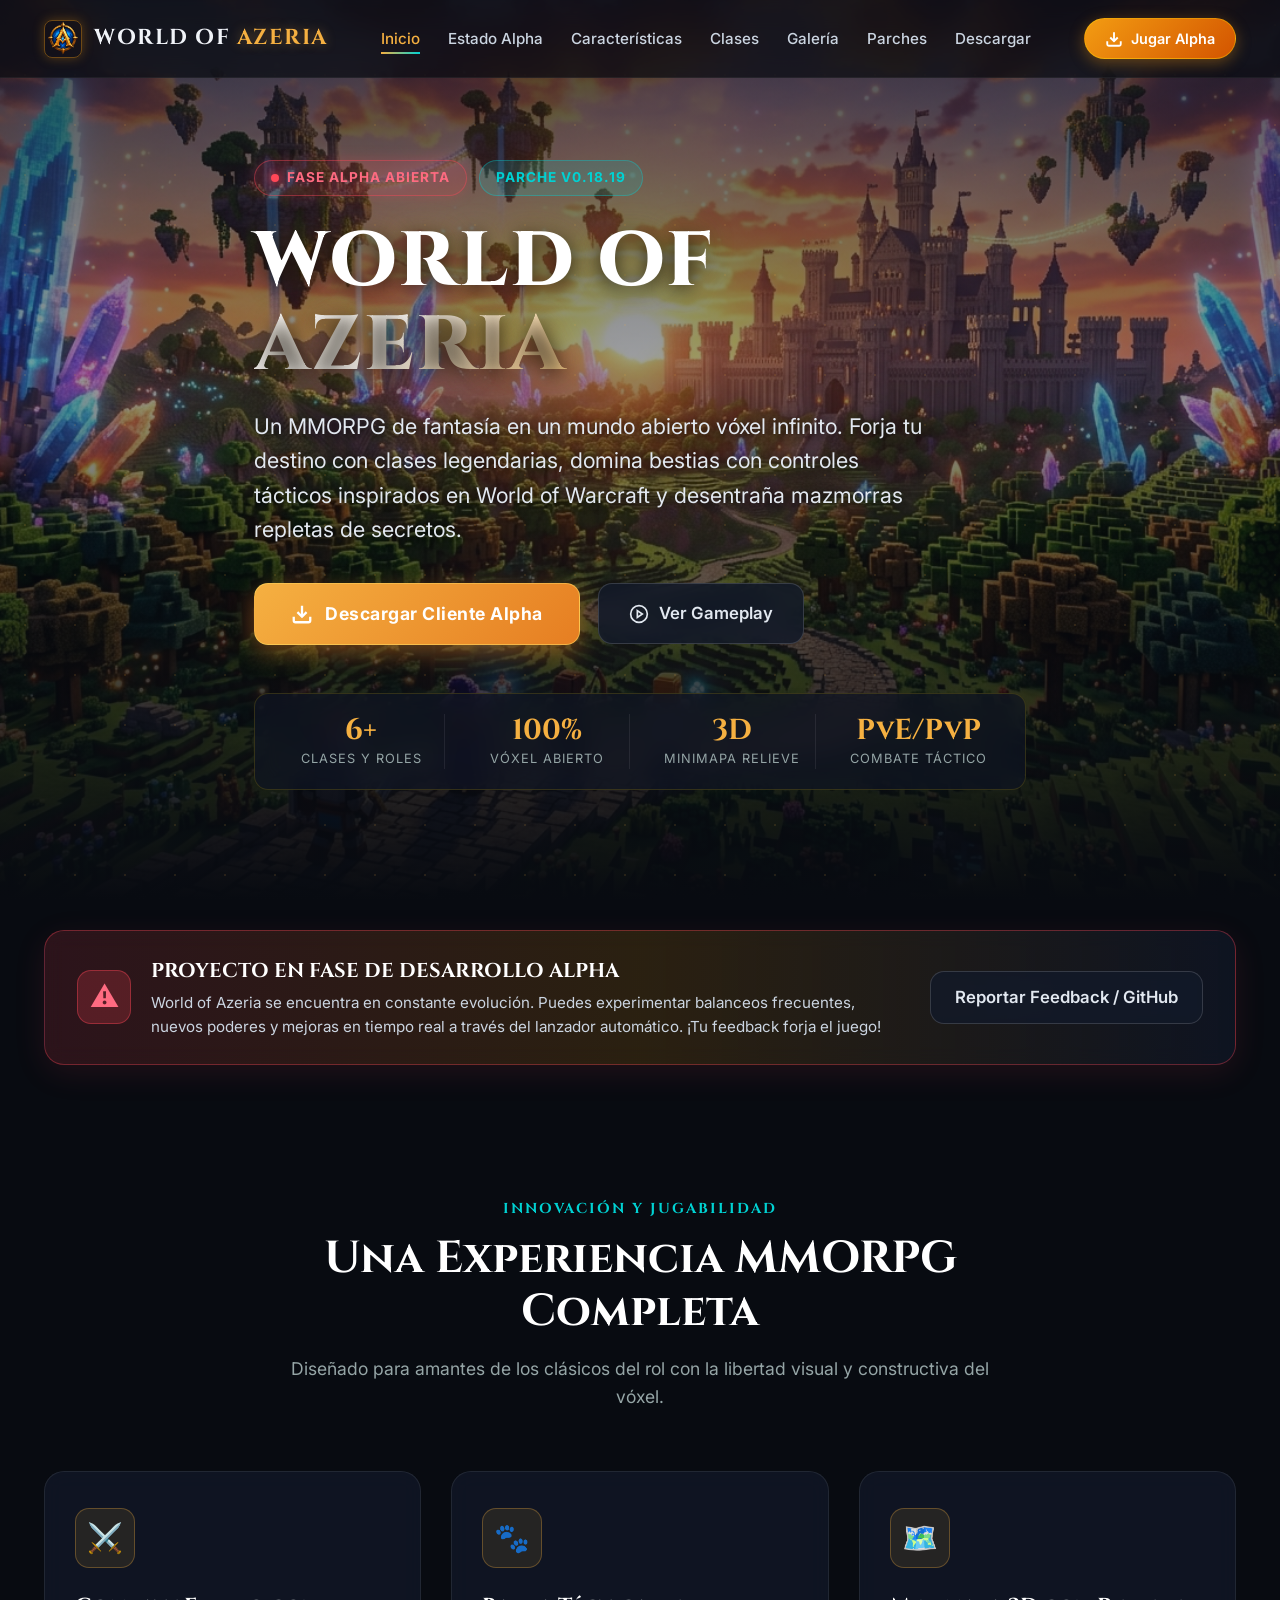
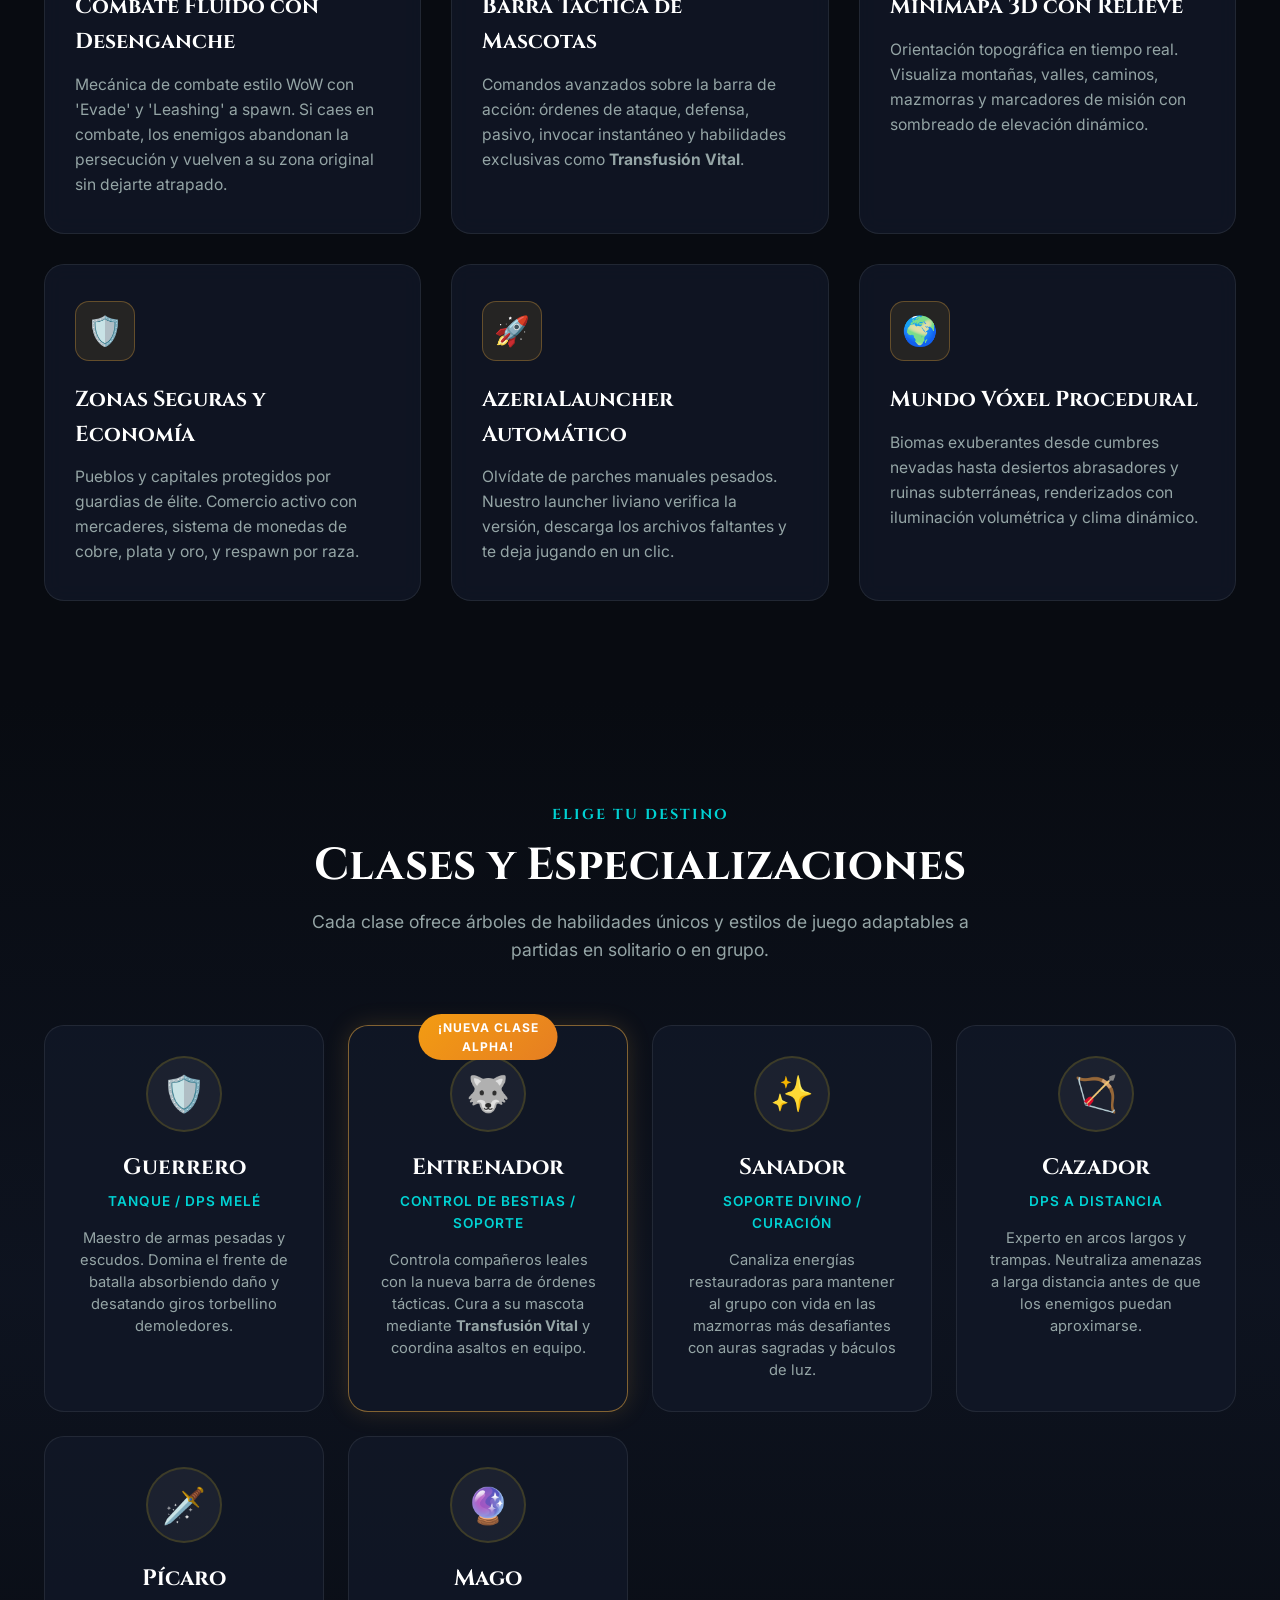
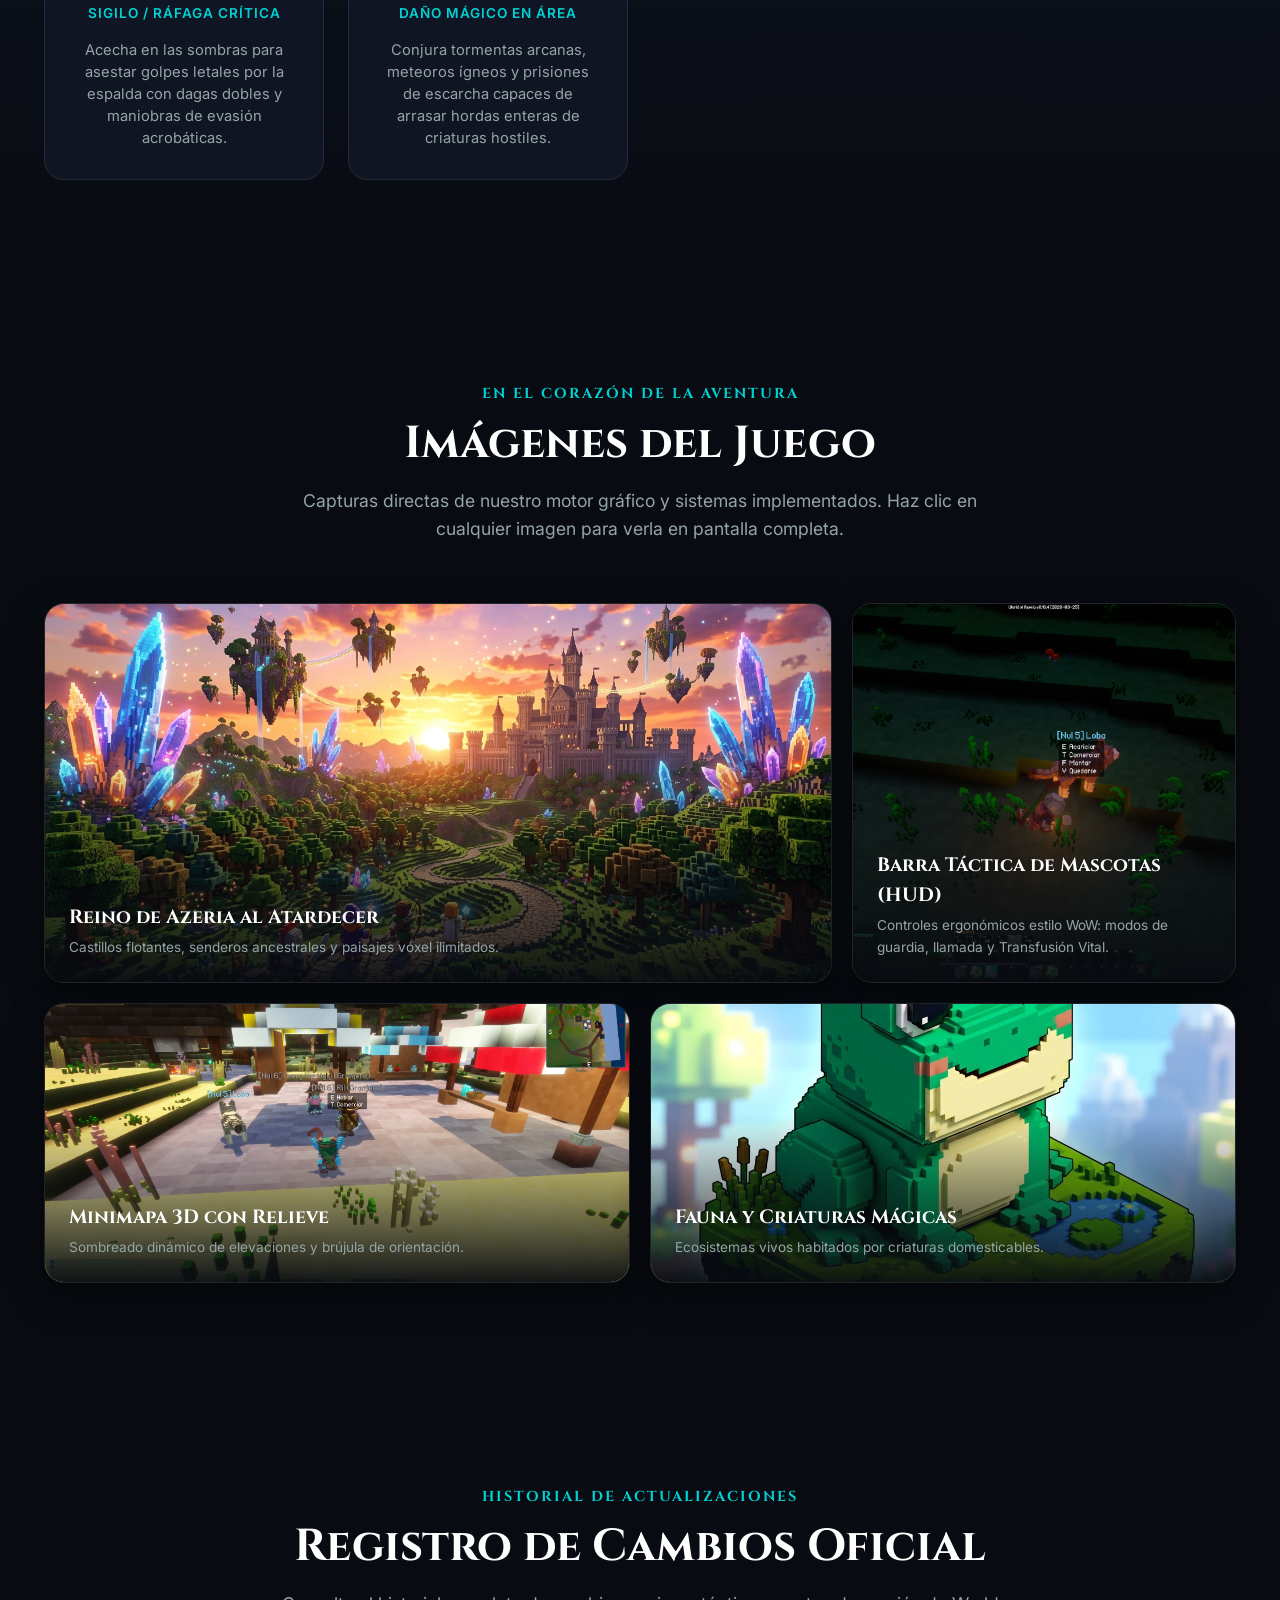
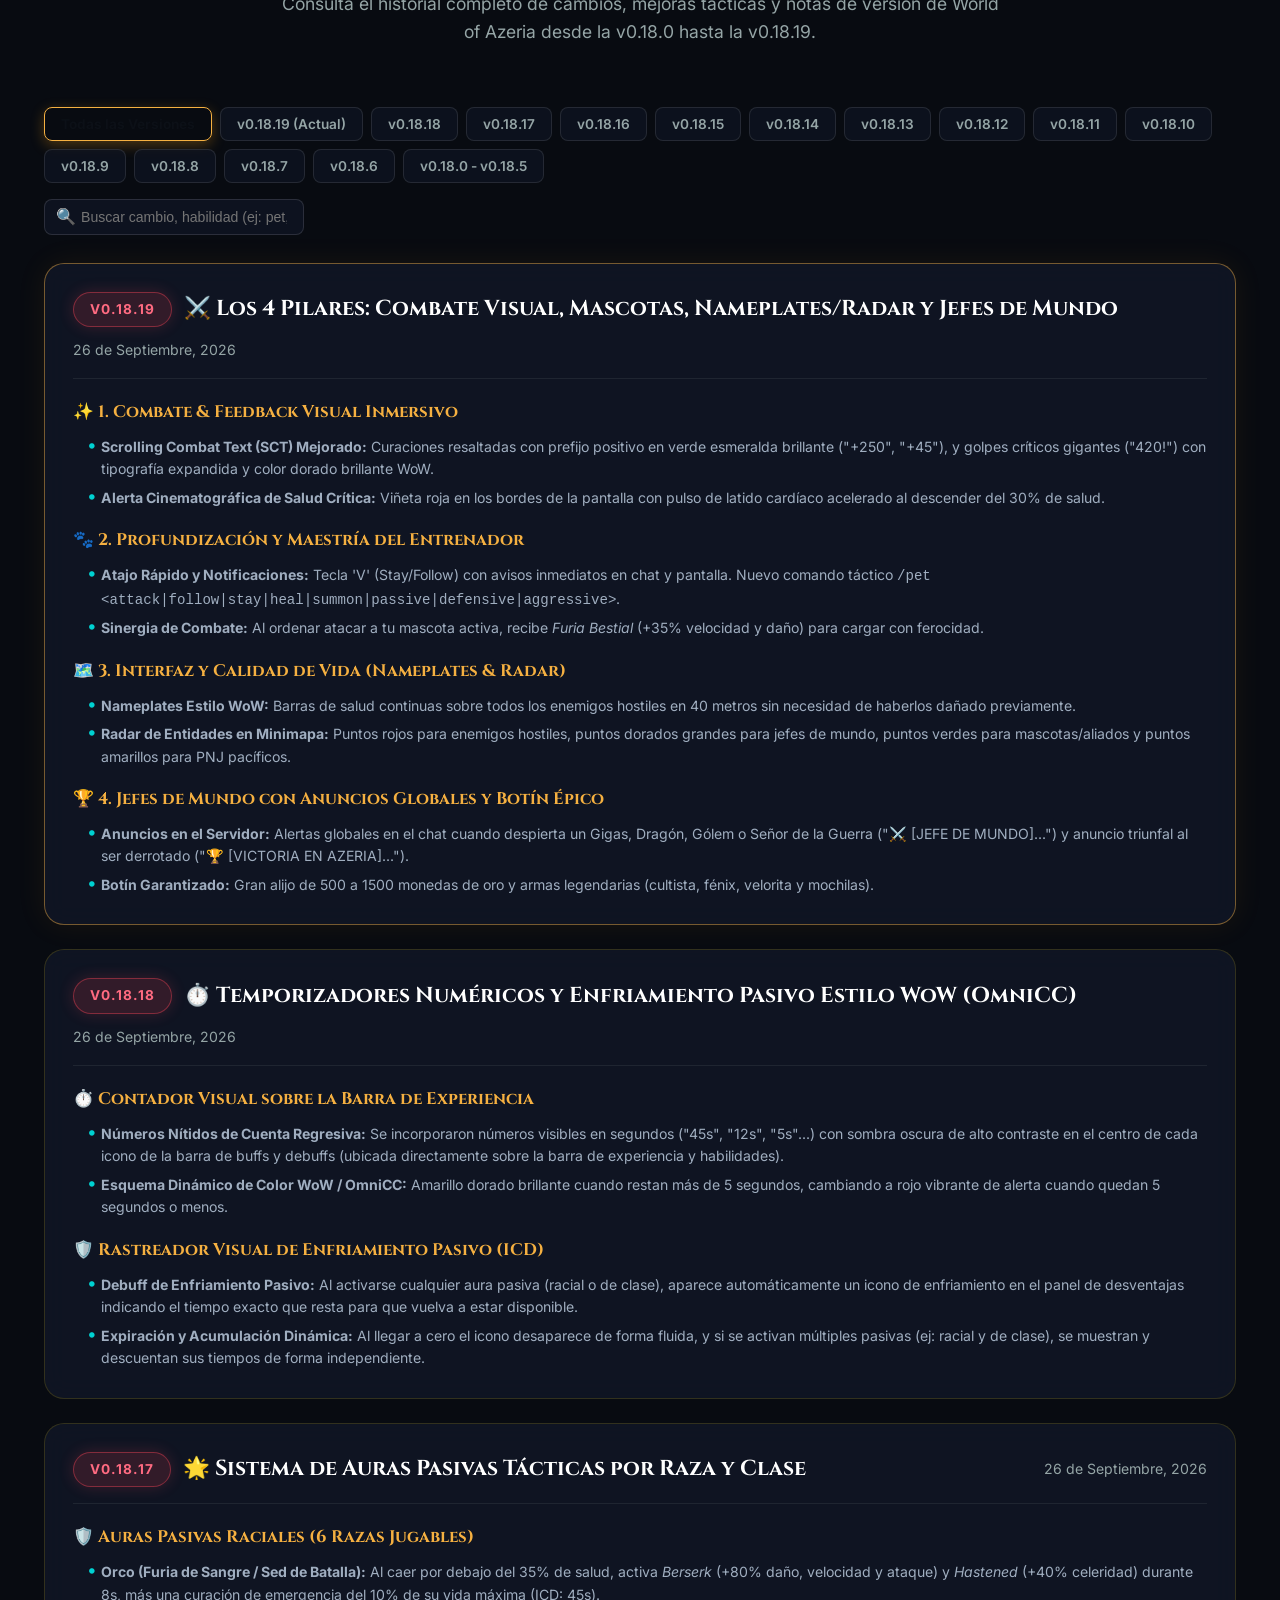
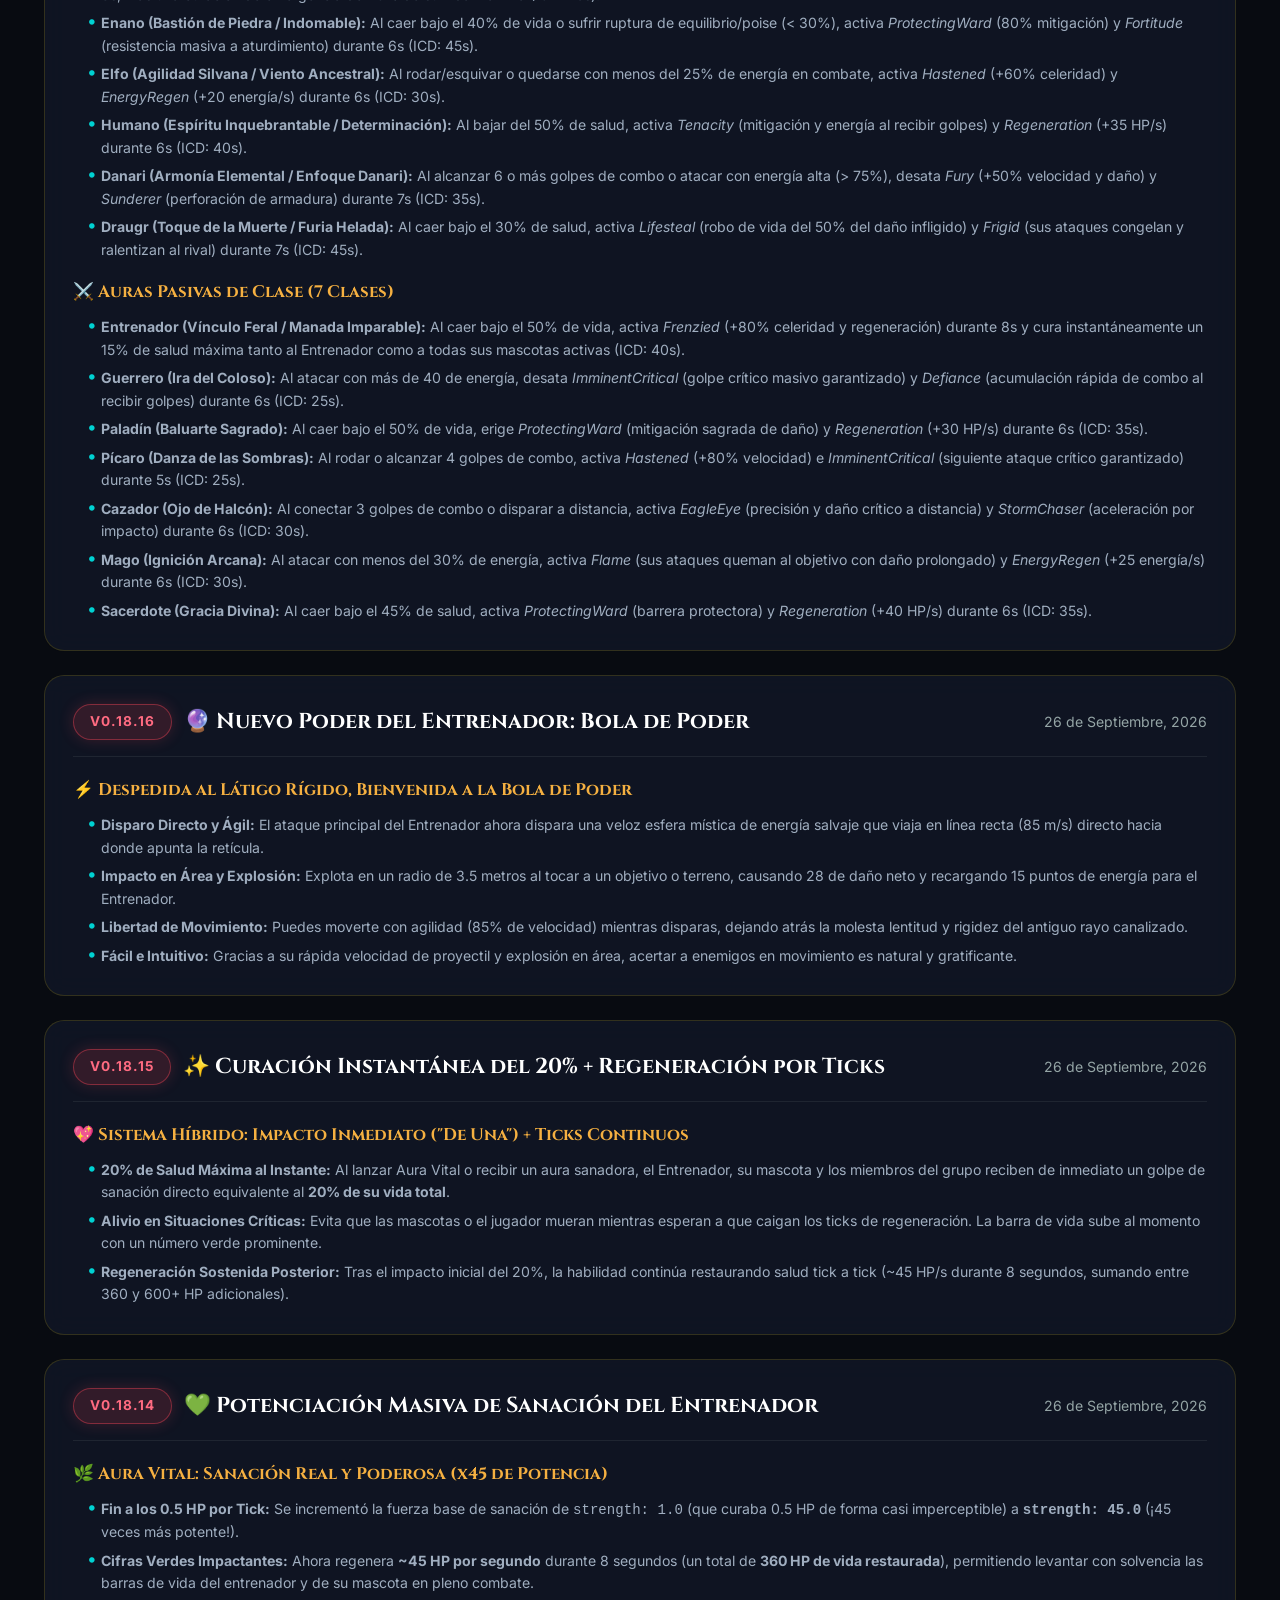
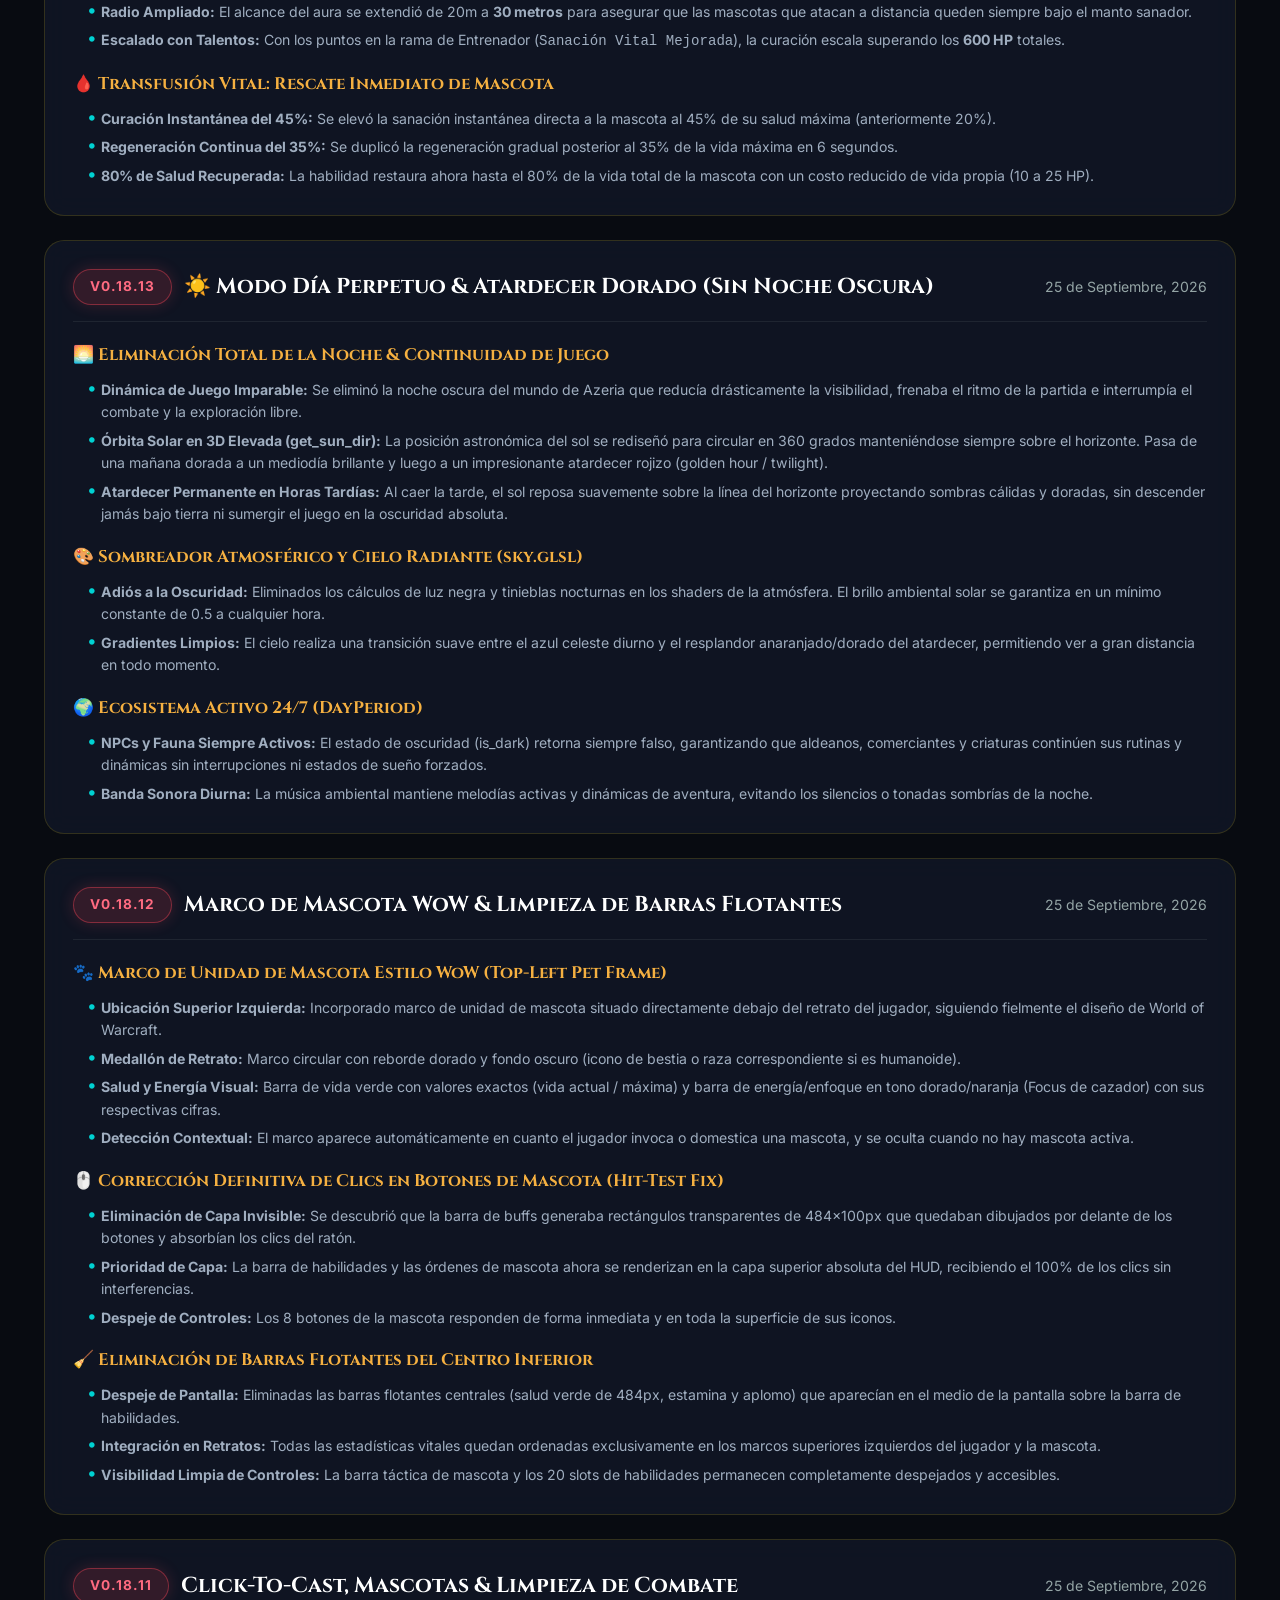
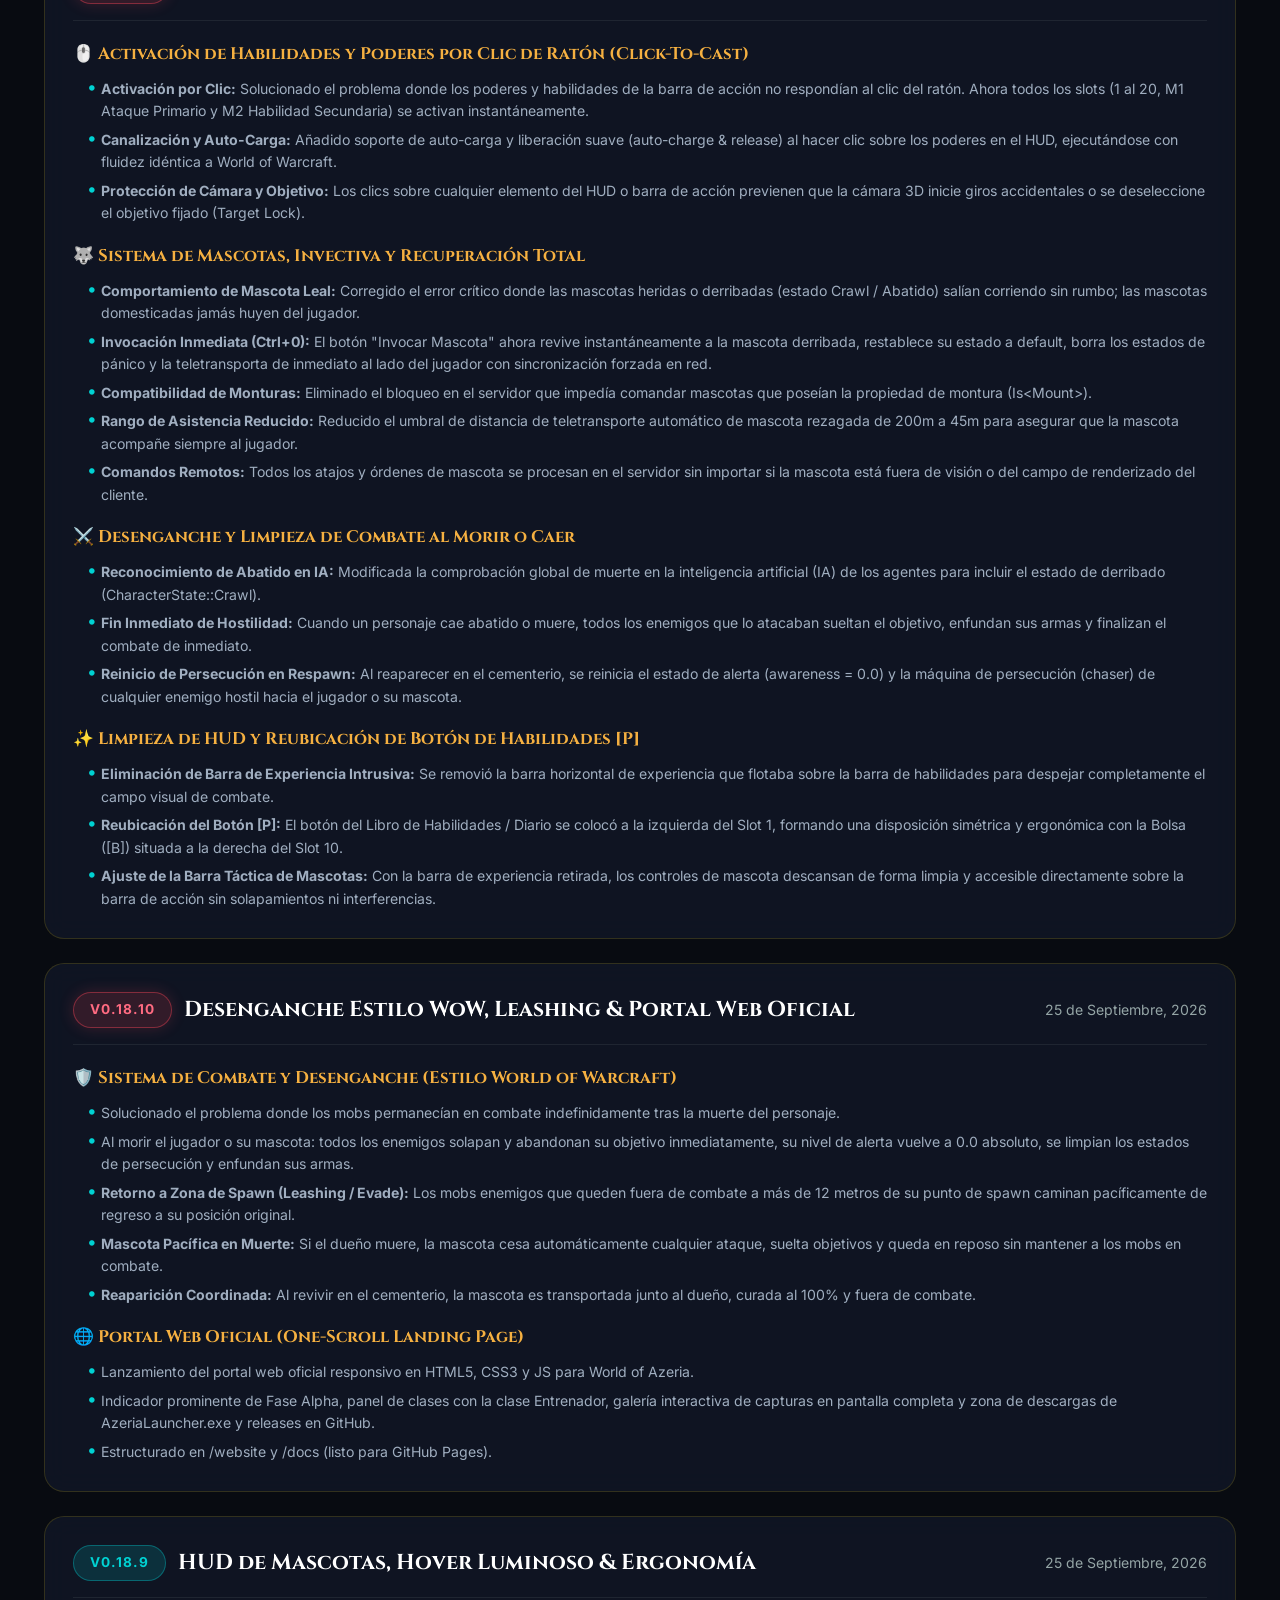
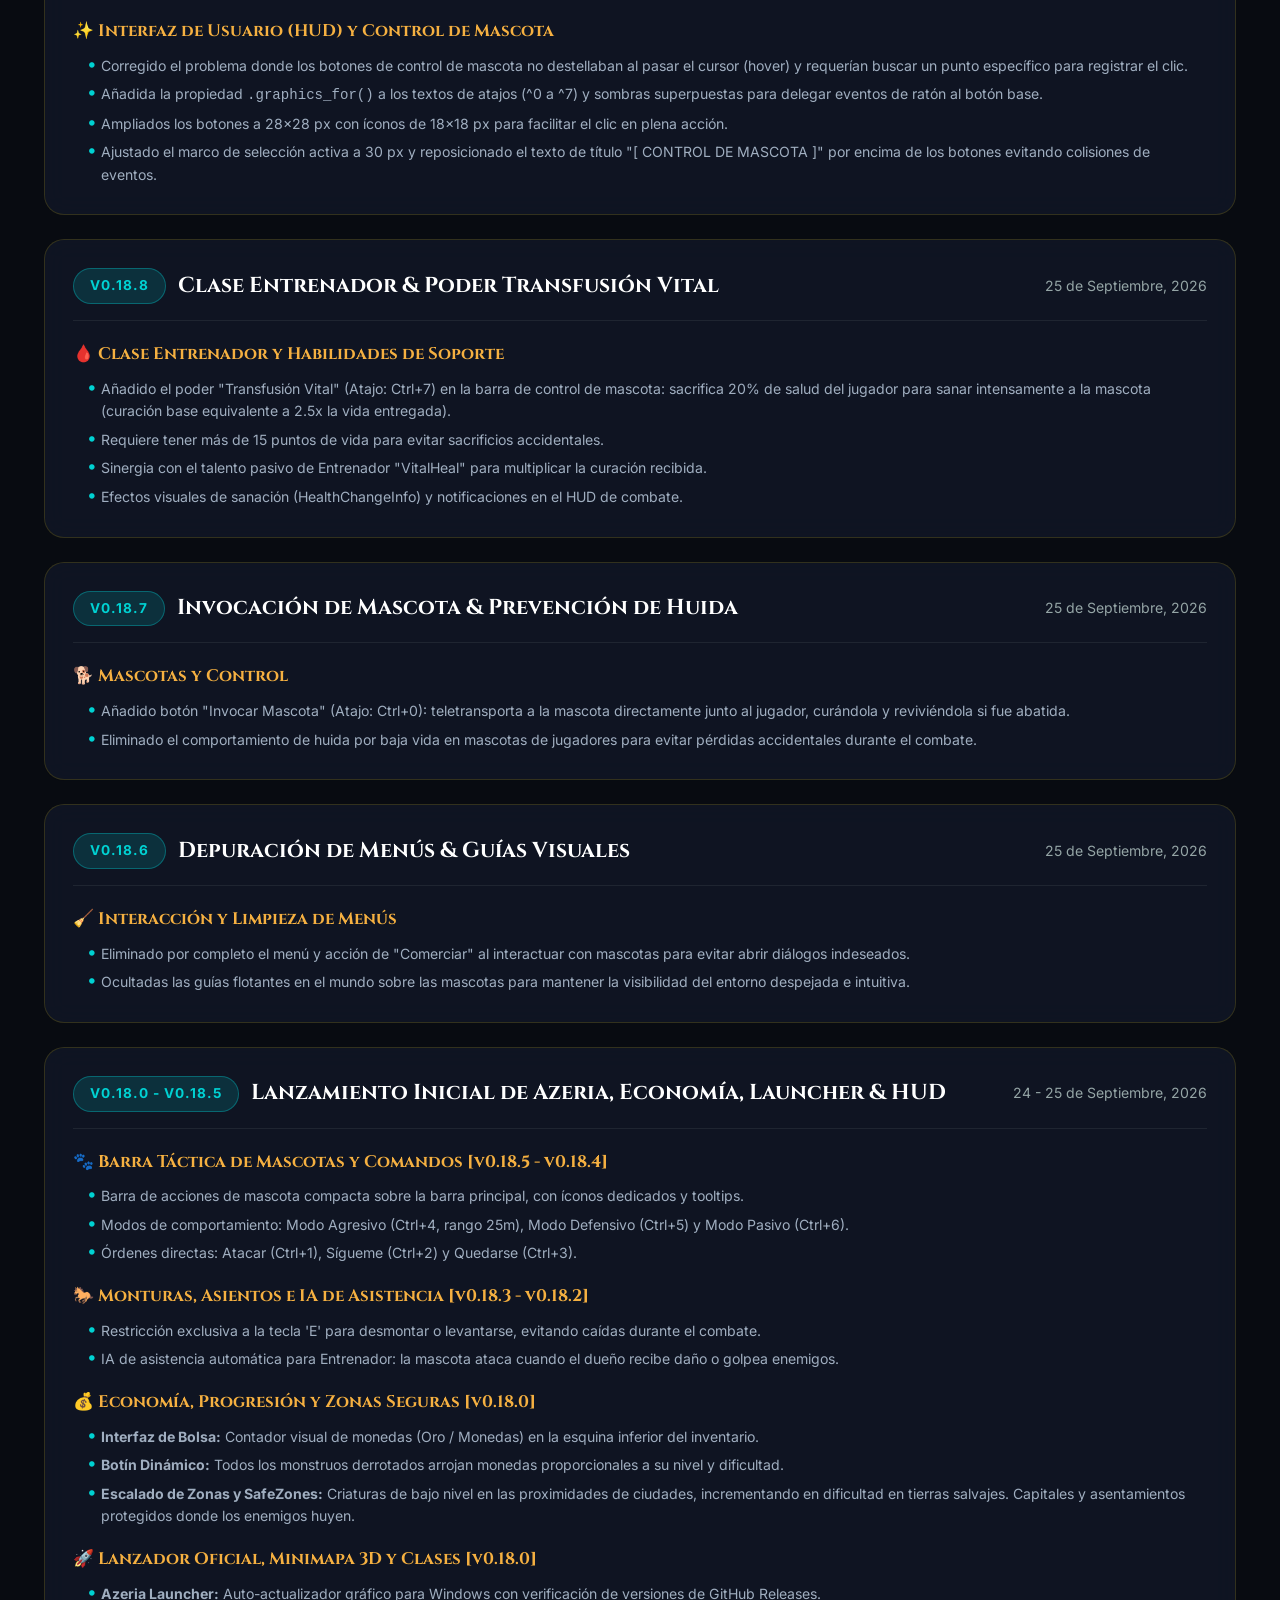
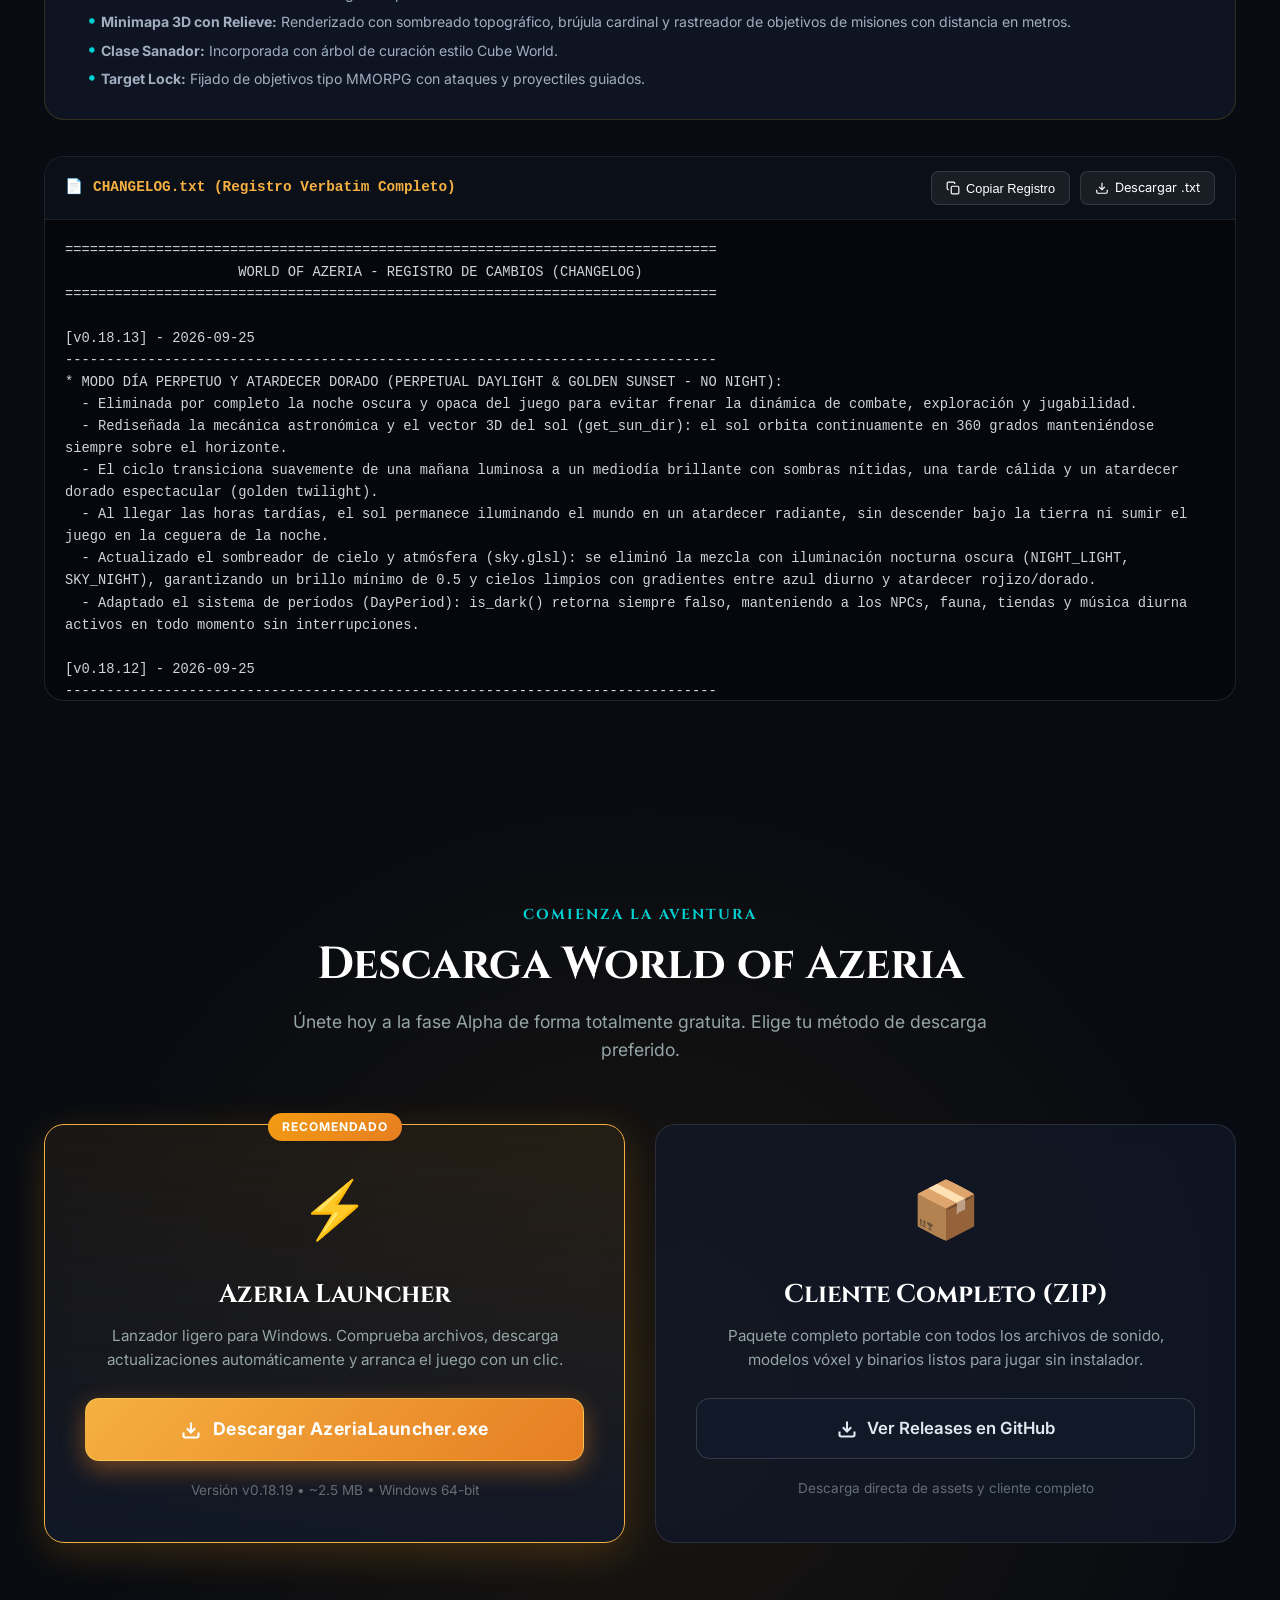
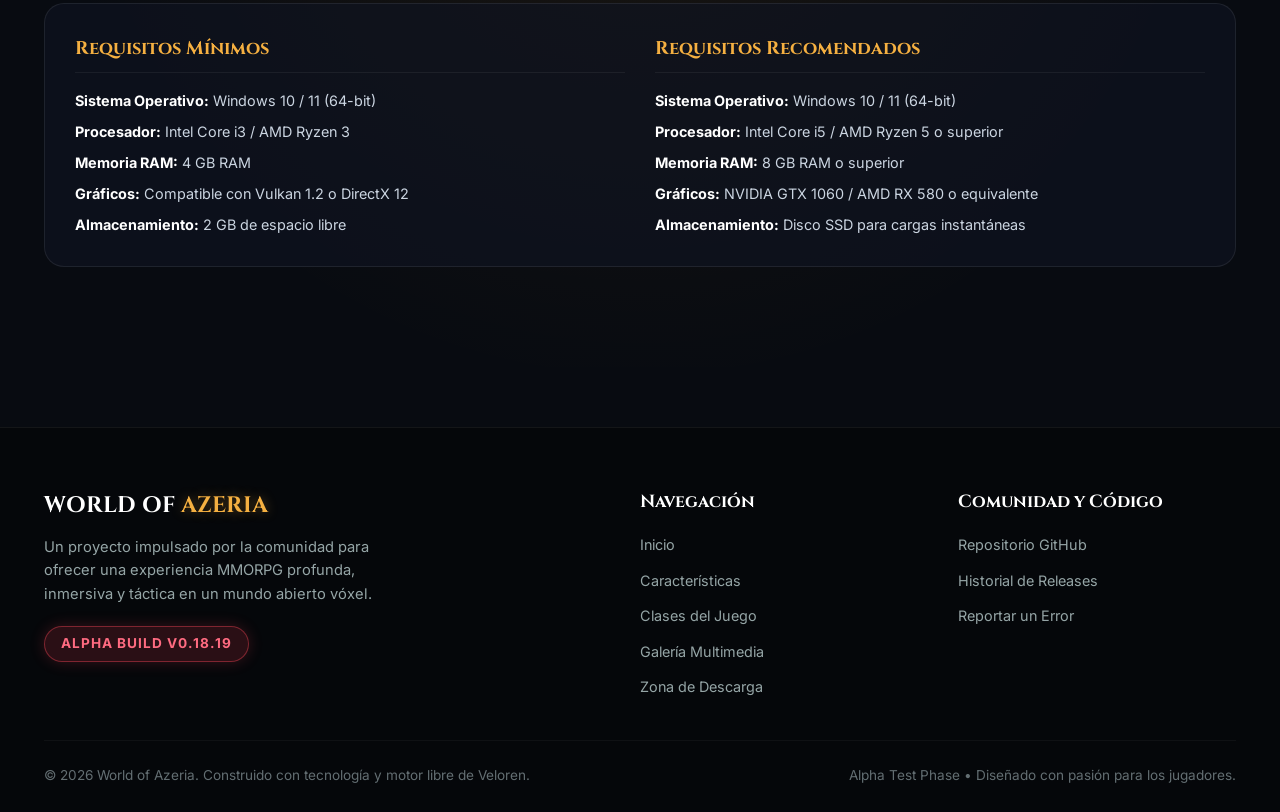
==== website/index.html @ 9c550d12 "feat: implementar los 4 pilares - combate visual, control de mascotas, nameplates/radar y jefes de m" ====
<!DOCTYPE html>
<html lang="es">
<head>
  <meta charset="UTF-8">
  <meta name="viewport" content="width=device-width, initial-scale=1.0">
  <title>World of Azeria - MMORPG Vóxel en Español | Alpha Abierta</title>
  <meta name="description" content="World of Azeria es un MMORPG de fantasía en mundo abierto vóxel. Descubre mazmorras épicas, combate dinámico estilo WoW, sistema táctico de mascotas y minimapa 3D. ¡Descarga la Alpha gratis!">
  
  <!-- Favicon -->
  <link rel="icon" type="image/png" href="images/logo.png">

  <!-- Google Fonts: Cinzel & Inter -->
  <link rel="preconnect" href="https://fonts.googleapis.com">
  <link rel="preconnect" href="https://fonts.gstatic.com" crossorigin>
  <link href="https://fonts.googleapis.com/css2?family=Cinzel:wght@600;700;800;900&family=Inter:wght@400;500;600;700&display=swap" rel="stylesheet">

  <!-- Stylesheet -->
  <link rel="stylesheet" href="css/style.css">
</head>
<body>

  <!-- BARRA DE NAVEGACIÓN -->
  <header class="navbar">
    <div class="container nav-container">
      <a href="#inicio" class="nav-brand">
        <img src="images/logo.png" alt="World of Azeria Logo" class="nav-logo-img">
        <span>WORLD OF <span class="text-gold">AZERIA</span></span>
      </a>

      <ul class="nav-links">
        <li><a href="#inicio" class="nav-link active">Inicio</a></li>
        <li><a href="#alpha" class="nav-link">Estado Alpha</a></li>
        <li><a href="#caracteristicas" class="nav-link">Características</a></li>
        <li><a href="#clases" class="nav-link">Clases</a></li>
        <li><a href="#galeria" class="nav-link">Galería</a></li>
        <li><a href="#parches" class="nav-link">Parches</a></li>
        <li><a href="#descargar" class="nav-link">Descargar</a></li>
      </ul>

      <div class="nav-actions">
        <a href="#descargar" class="btn-nav-download">
          <svg width="18" height="18" viewBox="0 0 24 24" fill="none" stroke="currentColor" stroke-width="2.5"><path d="M21 15v4a2 2 0 0 1-2 2H5a2 2 0 0 1-2-2v-4"/><polyline points="7 10 12 15 17 10"/><line x1="12" y1="15" x2="12" y2="3"/></svg>
          Jugar Alpha
        </a>
        <button class="nav-toggle" aria-label="Menú">☰</button>
      </div>
    </div>
  </header>

  <!-- HERO SECTION -->
  <section id="inicio" class="hero-section">
    <div class="hero-overlay"></div>
    <div class="hero-particles"></div>

    <div class="container hero-content">
      <div class="hero-badges">
        <span class="badge badge-alpha">
          <span class="pulse-dot"></span>
          Fase Alpha Abierta
        </span>
        <span class="badge badge-version">Parche v0.18.19</span>
      </div>

      <h1 class="hero-title">
        WORLD OF <span>AZERIA</span>
      </h1>

      <p class="hero-subtitle">
        Un MMORPG de fantasía en un mundo abierto vóxel infinito. Forja tu destino con clases legendarias, domina bestias con controles tácticos inspirados en World of Warcraft y desentraña mazmorras repletas de secretos.
      </p>

      <div class="hero-cta">
        <a href="#descargar" class="btn-primary">
          <svg width="22" height="22" viewBox="0 0 24 24" fill="none" stroke="currentColor" stroke-width="2.5"><path d="M21 15v4a2 2 0 0 1-2 2H5a2 2 0 0 1-2-2v-4"/><polyline points="7 10 12 15 17 10"/><line x1="12" y1="15" x2="12" y2="3"/></svg>
          Descargar Cliente Alpha
        </a>
        <a href="#galeria" class="btn-secondary">
          <svg width="20" height="20" viewBox="0 0 24 24" fill="none" stroke="currentColor" stroke-width="2"><circle cx="12" cy="12" r="10"/><polygon points="10 8 16 12 10 16 10 8"/></svg>
          Ver Gameplay
        </a>
      </div>

      <div class="hero-stats">
        <div class="stat-item">
          <div class="stat-number">6+</div>
          <div class="stat-label">Clases y Roles</div>
        </div>
        <div class="stat-item">
          <div class="stat-number">100%</div>
          <div class="stat-label">Vóxel Abierto</div>
        </div>
        <div class="stat-item">
          <div class="stat-number">3D</div>
          <div class="stat-label">Minimapa Relieve</div>
        </div>
        <div class="stat-item">
          <div class="stat-number">PvE/PvP</div>
          <div class="stat-label">Combate Táctico</div>
        </div>
      </div>
    </div>
  </section>

  <!-- BANNER INFORMATIVO: FASE ALPHA -->
  <section id="alpha" class="alpha-banner-section">
    <div class="container">
      <div class="alpha-banner">
        <div class="alpha-banner-left">
          <div class="alpha-icon-box">⚠️</div>
          <div class="alpha-banner-text">
            <h4>PROYECTO EN FASE DE DESARROLLO ALPHA</h4>
            <p>World of Azeria se encuentra en constante evolución. Puedes experimentar balanceos frecuentes, nuevos poderes y mejoras en tiempo real a través del lanzador automático. ¡Tu feedback forja el juego!</p>
          </div>
        </div>
        <a href="https://github.com/kambire/veloren" target="_blank" rel="noopener" class="btn-secondary" style="white-space: nowrap; padding: 12px 24px;">
          Reportar Feedback / GitHub
        </a>
      </div>
    </div>
  </section>

  <!-- CARACTERÍSTICAS PRINCIPALES -->
  <section id="caracteristicas" class="section">
    <div class="container">
      <div class="section-header">
        <span class="section-tag">Innovación y Jugabilidad</span>
        <h2 class="section-title">Una Experiencia MMORPG Completa</h2>
        <p class="section-description">Diseñado para amantes de los clásicos del rol con la libertad visual y constructiva del vóxel.</p>
      </div>

      <div class="features-grid">
        <!-- Feature 1 -->
        <div class="feature-card">
          <div class="feature-icon-wrapper">⚔️</div>
          <h3 class="feature-title">Combate Fluido con Desenganche</h3>
          <p class="feature-desc">Mecánica de combate estilo WoW con 'Evade' y 'Leashing' a spawn. Si caes en combate, los enemigos abandonan la persecución y vuelven a su zona original sin dejarte atrapado.</p>
        </div>

        <!-- Feature 2 -->
        <div class="feature-card">
          <div class="feature-icon-wrapper">🐾</div>
          <h3 class="feature-title">Barra Táctica de Mascotas</h3>
          <p class="feature-desc">Comandos avanzados sobre la barra de acción: órdenes de ataque, defensa, pasivo, invocar instantáneo y habilidades exclusivas como <strong>Transfusión Vital</strong>.</p>
        </div>

        <!-- Feature 3 -->
        <div class="feature-card">
          <div class="feature-icon-wrapper">🗺️</div>
          <h3 class="feature-title">Minimapa 3D con Relieve</h3>
          <p class="feature-desc">Orientación topográfica en tiempo real. Visualiza montañas, valles, caminos, mazmorras y marcadores de misión con sombreado de elevación dinámico.</p>
        </div>

        <!-- Feature 4 -->
        <div class="feature-card">
          <div class="feature-icon-wrapper">🛡️</div>
          <h3 class="feature-title">Zonas Seguras y Economía</h3>
          <p class="feature-desc">Pueblos y capitales protegidos por guardias de élite. Comercio activo con mercaderes, sistema de monedas de cobre, plata y oro, y respawn por raza.</p>
        </div>

        <!-- Feature 5 -->
        <div class="feature-card">
          <div class="feature-icon-wrapper">🚀</div>
          <h3 class="feature-title">AzeriaLauncher Automático</h3>
          <p class="feature-desc">Olvídate de parches manuales pesados. Nuestro launcher liviano verifica la versión, descarga los archivos faltantes y te deja jugando en un clic.</p>
        </div>

        <!-- Feature 6 -->
        <div class="feature-card">
          <div class="feature-icon-wrapper">🌍</div>
          <h3 class="feature-title">Mundo Vóxel Procedural</h3>
          <p class="feature-desc">Biomas exuberantes desde cumbres nevadas hasta desiertos abrasadores y ruinas subterráneas, renderizados con iluminación volumétrica y clima dinámico.</p>
        </div>
      </div>
    </div>
  </section>

  <!-- CLASES Y ARQUETIPOS -->
  <section id="clases" class="section classes-section">
    <div class="container">
      <div class="section-header">
        <span class="section-tag">Elige Tu Destino</span>
        <h2 class="section-title">Clases y Especializaciones</h2>
        <p class="section-description">Cada clase ofrece árboles de habilidades únicos y estilos de juego adaptables a partidas en solitario o en grupo.</p>
      </div>

      <div class="classes-grid">
        <!-- Guerrero -->
        <div class="class-card">
          <div class="class-avatar">🛡️</div>
          <h3 class="class-name">Guerrero</h3>
          <div class="class-role">Tanque / DPS Melé</div>
          <p class="class-description">Maestro de armas pesadas y escudos. Domina el frente de batalla absorbiendo daño y desatando giros torbellino demoledores.</p>
        </div>

        <!-- Entrenador (Destacado) -->
        <div class="class-card featured">
          <span class="class-featured-badge">¡Nueva Clase Alpha!</span>
          <div class="class-avatar">🐺</div>
          <h3 class="class-name">Entrenador</h3>
          <div class="class-role">Control de Bestias / Soporte</div>
          <p class="class-description">Controla compañeros leales con la nueva barra de órdenes tácticas. Cura a su mascota mediante <strong>Transfusión Vital</strong> y coordina asaltos en equipo.</p>
        </div>

        <!-- Sanador -->
        <div class="class-card">
          <div class="class-avatar">✨</div>
          <h3 class="class-name">Sanador</h3>
          <div class="class-role">Soporte Divino / Curación</div>
          <p class="class-description">Canaliza energías restauradoras para mantener al grupo con vida en las mazmorras más desafiantes con auras sagradas y báculos de luz.</p>
        </div>

        <!-- Cazador -->
        <div class="class-card">
          <div class="class-avatar">🏹</div>
          <h3 class="class-name">Cazador</h3>
          <div class="class-role">DPS a Distancia</div>
          <p class="class-description">Experto en arcos largos y trampas. Neutraliza amenazas a larga distancia antes de que los enemigos puedan aproximarse.</p>
        </div>

        <!-- Pícaro -->
        <div class="class-card">
          <div class="class-avatar">🗡️</div>
          <h3 class="class-name">Pícaro</h3>
          <div class="class-role">Sigilo / Ráfaga Crítica</div>
          <p class="class-description">Acecha en las sombras para asestar golpes letales por la espalda con dagas dobles y maniobras de evasión acrobáticas.</p>
        </div>

        <!-- Mago -->
        <div class="class-card">
          <div class="class-avatar">🔮</div>
          <h3 class="class-name">Mago</h3>
          <div class="class-role">Daño Mágico en Área</div>
          <p class="class-description">Conjura tormentas arcanas, meteoros ígneos y prisiones de escarcha capaces de arrasar hordas enteras de criaturas hostiles.</p>
        </div>
      </div>
    </div>
  </section>

  <!-- GALERÍA DE IMÁGENES -->
  <section id="galeria" class="section">
    <div class="container">
      <div class="section-header">
        <span class="section-tag">En el Corazón de la Aventura</span>
        <h2 class="section-title">Imágenes del Juego</h2>
        <p class="section-description">Capturas directas de nuestro motor gráfico y sistemas implementados. Haz clic en cualquier imagen para verla en pantalla completa.</p>
      </div>

      <div class="gallery-grid">
        <!-- Hero panoramic shot -->
        <div class="gallery-item large">
          <img src="images/hero_banner.jpg" alt="Reino de Azeria al Atardecer" class="gallery-img">
          <div class="gallery-overlay">
            <h4 class="gallery-caption-title">Reino de Azeria al Atardecer</h4>
            <p class="gallery-caption-desc">Castillos flotantes, senderos ancestrales y paisajes vóxel ilimitados.</p>
          </div>
        </div>

        <!-- Pet bar screenshot -->
        <div class="gallery-item tall">
          <img src="images/screenshot_pet_bar.png" alt="Barra de Control de Mascota" class="gallery-img">
          <div class="gallery-overlay">
            <h4 class="gallery-caption-title">Barra Táctica de Mascotas (HUD)</h4>
            <p class="gallery-caption-desc">Controles ergonómicos estilo WoW: modos de guardia, llamada y Transfusión Vital.</p>
          </div>
        </div>

        <!-- Minimap 3D -->
        <div class="gallery-item medium">
          <img src="images/screenshot_minimap.png" alt="Minimapa 3D con Relieve Topográfico" class="gallery-img">
          <div class="gallery-overlay">
            <h4 class="gallery-caption-title">Minimapa 3D con Relieve</h4>
            <p class="gallery-caption-desc">Sombreado dinámico de elevaciones y brújula de orientación.</p>
          </div>
        </div>

        <!-- Creature / Voxel hero world -->
        <div class="gallery-item medium">
          <img src="images/hero_voxel_world.jpg" alt="Fauna y Exploración de Biomas" class="gallery-img">
          <div class="gallery-overlay">
            <h4 class="gallery-caption-title">Fauna y Criaturas Mágicas</h4>
            <p class="gallery-caption-desc">Ecosistemas vivos habitados por criaturas domesticables.</p>
          </div>
        </div>
      </div>
    </div>
  </section>

  <!-- REGISTRO DE CAMBIOS Y NOTAS DE PARCHE -->
  <section id="parches" class="section">
    <div class="container">
      <div class="section-header">
        <span class="section-tag">Historial de Actualizaciones</span>
        <h2 class="section-title">Registro de Cambios Oficial</h2>
        <p class="section-description">Consulta el historial completo de cambios, mejoras tácticas y notas de versión de World of Azeria desde la v0.18.0 hasta la v0.18.19.</p>
      </div>

      <!-- Controles de Filtro y Búsqueda -->
      <div class="changelog-controls">
        <div class="changelog-filters">
          <button class="changelog-filter-btn active" data-filter="all">Todas las Versiones</button>
          <button class="changelog-filter-btn" data-filter="v0.18.19">v0.18.19 (Actual)</button>
          <button class="changelog-filter-btn" data-filter="v0.18.18">v0.18.18</button>
          <button class="changelog-filter-btn" data-filter="v0.18.17">v0.18.17</button>
          <button class="changelog-filter-btn" data-filter="v0.18.16">v0.18.16</button>
          <button class="changelog-filter-btn" data-filter="v0.18.15">v0.18.15</button>
          <button class="changelog-filter-btn" data-filter="v0.18.14">v0.18.14</button>
          <button class="changelog-filter-btn" data-filter="v0.18.13">v0.18.13</button>
          <button class="changelog-filter-btn" data-filter="v0.18.12">v0.18.12</button>
          <button class="changelog-filter-btn" data-filter="v0.18.11">v0.18.11</button>
          <button class="changelog-filter-btn" data-filter="v0.18.10">v0.18.10</button>
          <button class="changelog-filter-btn" data-filter="v0.18.9">v0.18.9</button>
          <button class="changelog-filter-btn" data-filter="v0.18.8">v0.18.8</button>
          <button class="changelog-filter-btn" data-filter="v0.18.7">v0.18.7</button>
          <button class="changelog-filter-btn" data-filter="v0.18.6">v0.18.6</button>
          <button class="changelog-filter-btn" data-filter="legacy">v0.18.0 - v0.18.5</button>
        </div>
        <div class="changelog-search-box">
          <span class="changelog-search-icon">🔍</span>
          <input type="text" id="changelogSearchInput" class="changelog-search-input" placeholder="Buscar cambio, habilidad (ej: pet, combate, oro)...">
        </div>
      </div>

      <!-- Timeline de Tarjetas Detalladas -->
      <div class="changelog-timeline" id="changelogTimeline">
        <!-- v0.18.19 -->
        <article class="changelog-card latest" data-version="v0.18.19">
          <div class="changelog-card-header">
            <div class="changelog-version-meta">
              <span class="badge badge-alpha">v0.18.19</span>
              <h3 class="changelog-version-title">⚔️ Los 4 Pilares: Combate Visual, Mascotas, Nameplates/Radar y Jefes de Mundo</h3>
            </div>
            <span class="changelog-date">26 de Septiembre, 2026</span>
          </div>
          
          <h4 class="changelog-section-title">✨ 1. Combate & Feedback Visual Inmersivo</h4>
          <ul class="changelog-sublist">
            <li><strong>Scrolling Combat Text (SCT) Mejorado:</strong> Curaciones resaltadas con prefijo positivo en verde esmeralda brillante ("+250", "+45"), y golpes críticos gigantes ("420!") con tipografía expandida y color dorado brillante WoW.</li>
            <li><strong>Alerta Cinematográfica de Salud Crítica:</strong> Viñeta roja en los bordes de la pantalla con pulso de latido cardíaco acelerado al descender del 30% de salud.</li>
          </ul>

          <h4 class="changelog-section-title">🐾 2. Profundización y Maestría del Entrenador</h4>
          <ul class="changelog-sublist">
            <li><strong>Atajo Rápido y Notificaciones:</strong> Tecla 'V' (Stay/Follow) con avisos inmediatos en chat y pantalla. Nuevo comando táctico <code>/pet &lt;attack|follow|stay|heal|summon|passive|defensive|aggressive&gt;</code>.</li>
            <li><strong>Sinergia de Combate:</strong> Al ordenar atacar a tu mascota activa, recibe <em>Furia Bestial</em> (+35% velocidad y daño) para cargar con ferocidad.</li>
          </ul>

          <h4 class="changelog-section-title">🗺️ 3. Interfaz y Calidad de Vida (Nameplates & Radar)</h4>
          <ul class="changelog-sublist">
            <li><strong>Nameplates Estilo WoW:</strong> Barras de salud continuas sobre todos los enemigos hostiles en 40 metros sin necesidad de haberlos dañado previamente.</li>
            <li><strong>Radar de Entidades en Minimapa:</strong> Puntos rojos para enemigos hostiles, puntos dorados grandes para jefes de mundo, puntos verdes para mascotas/aliados y puntos amarillos para PNJ pacíficos.</li>
          </ul>

          <h4 class="changelog-section-title">🏆 4. Jefes de Mundo con Anuncios Globales y Botín Épico</h4>
          <ul class="changelog-sublist">
            <li><strong>Anuncios en el Servidor:</strong> Alertas globales en el chat cuando despierta un Gigas, Dragón, Gólem o Señor de la Guerra ("⚔️ [JEFE DE MUNDO]...") y anuncio triunfal al ser derrotado ("🏆 [VICTORIA EN AZERIA]...").</li>
            <li><strong>Botín Garantizado:</strong> Gran alijo de 500 a 1500 monedas de oro y armas legendarias (cultista, fénix, velorita y mochilas).</li>
          </ul>
        </article>

        <!-- v0.18.18 -->
        <article class="changelog-card" data-version="v0.18.18">
          <div class="changelog-card-header">
            <div class="changelog-version-meta">
              <span class="badge badge-alpha">v0.18.18</span>
              <h3 class="changelog-version-title">⏱️ Temporizadores Numéricos y Enfriamiento Pasivo Estilo WoW (OmniCC)</h3>
            </div>
            <span class="changelog-date">26 de Septiembre, 2026</span>
          </div>
          
          <h4 class="changelog-section-title">⏱️ Contador Visual sobre la Barra de Experiencia</h4>
          <ul class="changelog-sublist">
            <li><strong>Números Nítidos de Cuenta Regresiva:</strong> Se incorporaron números visibles en segundos ("45s", "12s", "5s"...) con sombra oscura de alto contraste en el centro de cada icono de la barra de buffs y debuffs (ubicada directamente sobre la barra de experiencia y habilidades).</li>
            <li><strong>Esquema Dinámico de Color WoW / OmniCC:</strong> Amarillo dorado brillante cuando restan más de 5 segundos, cambiando a rojo vibrante de alerta cuando quedan 5 segundos o menos.</li>
          </ul>

          <h4 class="changelog-section-title">🛡️ Rastreador Visual de Enfriamiento Pasivo (ICD)</h4>
          <ul class="changelog-sublist">
            <li><strong>Debuff de Enfriamiento Pasivo:</strong> Al activarse cualquier aura pasiva (racial o de clase), aparece automáticamente un icono de enfriamiento en el panel de desventajas indicando el tiempo exacto que resta para que vuelva a estar disponible.</li>
            <li><strong>Expiración y Acumulación Dinámica:</strong> Al llegar a cero el icono desaparece de forma fluida, y si se activan múltiples pasivas (ej: racial y de clase), se muestran y descuentan sus tiempos de forma independiente.</li>
          </ul>
        </article>

        <!-- v0.18.17 -->
        <article class="changelog-card" data-version="v0.18.17">
          <div class="changelog-card-header">
            <div class="changelog-version-meta">
              <span class="badge badge-alpha">v0.18.17</span>
              <h3 class="changelog-version-title">🌟 Sistema de Auras Pasivas Tácticas por Raza y Clase</h3>
            </div>
            <span class="changelog-date">26 de Septiembre, 2026</span>
          </div>
          
          <h4 class="changelog-section-title">🛡️ Auras Pasivas Raciales (6 Razas Jugables)</h4>
          <ul class="changelog-sublist">
            <li><strong>Orco (Furia de Sangre / Sed de Batalla):</strong> Al caer por debajo del 35% de salud, activa <em>Berserk</em> (+80% daño, velocidad y ataque) y <em>Hastened</em> (+40% celeridad) durante 8s, más una curación de emergencia del 10% de su vida máxima (ICD: 45s).</li>
            <li><strong>Enano (Bastión de Piedra / Indomable):</strong> Al caer bajo el 40% de vida o sufrir ruptura de equilibrio/poise (&lt; 30%), activa <em>ProtectingWard</em> (80% mitigación) y <em>Fortitude</em> (resistencia masiva a aturdimiento) durante 6s (ICD: 45s).</li>
            <li><strong>Elfo (Agilidad Silvana / Viento Ancestral):</strong> Al rodar/esquivar o quedarse con menos del 25% de energía en combate, activa <em>Hastened</em> (+60% celeridad) y <em>EnergyRegen</em> (+20 energía/s) durante 6s (ICD: 30s).</li>
            <li><strong>Humano (Espíritu Inquebrantable / Determinación):</strong> Al bajar del 50% de salud, activa <em>Tenacity</em> (mitigación y energía al recibir golpes) y <em>Regeneration</em> (+35 HP/s) durante 6s (ICD: 40s).</li>
            <li><strong>Danari (Armonía Elemental / Enfoque Danari):</strong> Al alcanzar 6 o más golpes de combo o atacar con energía alta (&gt; 75%), desata <em>Fury</em> (+50% velocidad y daño) y <em>Sunderer</em> (perforación de armadura) durante 7s (ICD: 35s).</li>
            <li><strong>Draugr (Toque de la Muerte / Furia Helada):</strong> Al caer bajo el 30% de salud, activa <em>Lifesteal</em> (robo de vida del 50% del daño infligido) y <em>Frigid</em> (sus ataques congelan y ralentizan al rival) durante 7s (ICD: 45s).</li>
          </ul>

          <h4 class="changelog-section-title">⚔️ Auras Pasivas de Clase (7 Clases)</h4>
          <ul class="changelog-sublist">
            <li><strong>Entrenador (Vínculo Feral / Manada Imparable):</strong> Al caer bajo el 50% de vida, activa <em>Frenzied</em> (+80% celeridad y regeneración) durante 8s y cura instantáneamente un 15% de salud máxima tanto al Entrenador como a todas sus mascotas activas (ICD: 40s).</li>
            <li><strong>Guerrero (Ira del Coloso):</strong> Al atacar con más de 40 de energía, desata <em>ImminentCritical</em> (golpe crítico masivo garantizado) y <em>Defiance</em> (acumulación rápida de combo al recibir golpes) durante 6s (ICD: 25s).</li>
            <li><strong>Paladín (Baluarte Sagrado):</strong> Al caer bajo el 50% de vida, erige <em>ProtectingWard</em> (mitigación sagrada de daño) y <em>Regeneration</em> (+30 HP/s) durante 6s (ICD: 35s).</li>
            <li><strong>Pícaro (Danza de las Sombras):</strong> Al rodar o alcanzar 4 golpes de combo, activa <em>Hastened</em> (+80% velocidad) e <em>ImminentCritical</em> (siguiente ataque crítico garantizado) durante 5s (ICD: 25s).</li>
            <li><strong>Cazador (Ojo de Halcón):</strong> Al conectar 3 golpes de combo o disparar a distancia, activa <em>EagleEye</em> (precisión y daño crítico a distancia) y <em>StormChaser</em> (aceleración por impacto) durante 6s (ICD: 30s).</li>
            <li><strong>Mago (Ignición Arcana):</strong> Al atacar con menos del 30% de energía, activa <em>Flame</em> (sus ataques queman al objetivo con daño prolongado) y <em>EnergyRegen</em> (+25 energía/s) durante 6s (ICD: 30s).</li>
            <li><strong>Sacerdote (Gracia Divina):</strong> Al caer bajo el 45% de salud, activa <em>ProtectingWard</em> (barrera protectora) y <em>Regeneration</em> (+40 HP/s) durante 6s (ICD: 35s).</li>
          </ul>
        </article>

        <!-- v0.18.16 -->
        <article class="changelog-card" data-version="v0.18.16">
          <div class="changelog-card-header">
            <div class="changelog-version-meta">
              <span class="badge badge-alpha">v0.18.16</span>
              <h3 class="changelog-version-title">🔮 Nuevo Poder del Entrenador: Bola de Poder</h3>
            </div>
            <span class="changelog-date">26 de Septiembre, 2026</span>
          </div>
          
          <h4 class="changelog-section-title">⚡ Despedida al Látigo Rígido, Bienvenida a la Bola de Poder</h4>
          <ul class="changelog-sublist">
            <li><strong>Disparo Directo y Ágil:</strong> El ataque principal del Entrenador ahora dispara una veloz esfera mística de energía salvaje que viaja en línea recta (85 m/s) directo hacia donde apunta la retícula.</li>
            <li><strong>Impacto en Área y Explosión:</strong> Explota en un radio de 3.5 metros al tocar a un objetivo o terreno, causando 28 de daño neto y recargando 15 puntos de energía para el Entrenador.</li>
            <li><strong>Libertad de Movimiento:</strong> Puedes moverte con agilidad (85% de velocidad) mientras disparas, dejando atrás la molesta lentitud y rigidez del antiguo rayo canalizado.</li>
            <li><strong>Fácil e Intuitivo:</strong> Gracias a su rápida velocidad de proyectil y explosión en área, acertar a enemigos en movimiento es natural y gratificante.</li>
          </ul>
        </article>

        <!-- v0.18.15 -->
        <article class="changelog-card" data-version="v0.18.15">
          <div class="changelog-card-header">
            <div class="changelog-version-meta">
              <span class="badge badge-alpha">v0.18.15</span>
              <h3 class="changelog-version-title">✨ Curación Instantánea del 20% + Regeneración por Ticks</h3>
            </div>
            <span class="changelog-date">26 de Septiembre, 2026</span>
          </div>
          
          <h4 class="changelog-section-title">💖 Sistema Híbrido: Impacto Inmediato ("De Una") + Ticks Continuos</h4>
          <ul class="changelog-sublist">
            <li><strong>20% de Salud Máxima al Instante:</strong> Al lanzar Aura Vital o recibir un aura sanadora, el Entrenador, su mascota y los miembros del grupo reciben de inmediato un golpe de sanación directo equivalente al <strong>20% de su vida total</strong>.</li>
            <li><strong>Alivio en Situaciones Críticas:</strong> Evita que las mascotas o el jugador mueran mientras esperan a que caigan los ticks de regeneración. La barra de vida sube al momento con un número verde prominente.</li>
            <li><strong>Regeneración Sostenida Posterior:</strong> Tras el impacto inicial del 20%, la habilidad continúa restaurando salud tick a tick (~45 HP/s durante 8 segundos, sumando entre 360 y 600+ HP adicionales).</li>
          </ul>
        </article>

        <!-- v0.18.14 -->
        <article class="changelog-card" data-version="v0.18.14">
          <div class="changelog-card-header">
            <div class="changelog-version-meta">
              <span class="badge badge-alpha">v0.18.14</span>
              <h3 class="changelog-version-title">💚 Potenciación Masiva de Sanación del Entrenador</h3>
            </div>
            <span class="changelog-date">26 de Septiembre, 2026</span>
          </div>
          
          <h4 class="changelog-section-title">🌿 Aura Vital: Sanación Real y Poderosa (x45 de Potencia)</h4>
          <ul class="changelog-sublist">
            <li><strong>Fin a los 0.5 HP por Tick:</strong> Se incrementó la fuerza base de sanación de <code>strength: 1.0</code> (que curaba 0.5 HP de forma casi imperceptible) a <strong><code>strength: 45.0</code></strong> (¡45 veces más potente!).</li>
            <li><strong>Cifras Verdes Impactantes:</strong> Ahora regenera <strong>~45 HP por segundo</strong> durante 8 segundos (un total de <strong>360 HP de vida restaurada</strong>), permitiendo levantar con solvencia las barras de vida del entrenador y de su mascota en pleno combate.</li>
            <li><strong>Radio Ampliado:</strong> El alcance del aura se extendió de 20m a <strong>30 metros</strong> para asegurar que las mascotas que atacan a distancia queden siempre bajo el manto sanador.</li>
            <li><strong>Escalado con Talentos:</strong> Con los puntos en la rama de Entrenador (<code>Sanación Vital Mejorada</code>), la curación escala superando los <strong>600 HP</strong> totales.</li>
          </ul>

          <h4 class="changelog-section-title">🩸 Transfusión Vital: Rescate Inmediato de Mascota</h4>
          <ul class="changelog-sublist">
            <li><strong>Curación Instantánea del 45%:</strong> Se elevó la sanación instantánea directa a la mascota al 45% de su salud máxima (anteriormente 20%).</li>
            <li><strong>Regeneración Continua del 35%:</strong> Se duplicó la regeneración gradual posterior al 35% de la vida máxima en 6 segundos.</li>
            <li><strong>80% de Salud Recuperada:</strong> La habilidad restaura ahora hasta el 80% de la vida total de la mascota con un costo reducido de vida propia (10 a 25 HP).</li>
          </ul>
        </article>

        <!-- v0.18.13 -->
        <article class="changelog-card" data-version="v0.18.13">
          <div class="changelog-card-header">
            <div class="changelog-version-meta">
              <span class="badge badge-alpha">v0.18.13</span>
              <h3 class="changelog-version-title">☀️ Modo Día Perpetuo & Atardecer Dorado (Sin Noche Oscura)</h3>
            </div>
            <span class="changelog-date">25 de Septiembre, 2026</span>
          </div>
          
          <h4 class="changelog-section-title">🌅 Eliminación Total de la Noche & Continuidad de Juego</h4>
          <ul class="changelog-sublist">
            <li><strong>Dinámica de Juego Imparable:</strong> Se eliminó la noche oscura del mundo de Azeria que reducía drásticamente la visibilidad, frenaba el ritmo de la partida e interrumpía el combate y la exploración libre.</li>
            <li><strong>Órbita Solar en 3D Elevada (get_sun_dir):</strong> La posición astronómica del sol se rediseñó para circular en 360 grados manteniéndose siempre sobre el horizonte. Pasa de una mañana dorada a un mediodía brillante y luego a un impresionante atardecer rojizo (golden hour / twilight).</li>
            <li><strong>Atardecer Permanente en Horas Tardías:</strong> Al caer la tarde, el sol reposa suavemente sobre la línea del horizonte proyectando sombras cálidas y doradas, sin descender jamás bajo tierra ni sumergir el juego en la oscuridad absoluta.</li>
          </ul>

          <h4 class="changelog-section-title">🎨 Sombreador Atmosférico y Cielo Radiante (sky.glsl)</h4>
          <ul class="changelog-sublist">
            <li><strong>Adiós a la Oscuridad:</strong> Eliminados los cálculos de luz negra y tinieblas nocturnas en los shaders de la atmósfera. El brillo ambiental solar se garantiza en un mínimo constante de 0.5 a cualquier hora.</li>
            <li><strong>Gradientes Limpios:</strong> El cielo realiza una transición suave entre el azul celeste diurno y el resplandor anaranjado/dorado del atardecer, permitiendo ver a gran distancia en todo momento.</li>
          </ul>

          <h4 class="changelog-section-title">🌍 Ecosistema Activo 24/7 (DayPeriod)</h4>
          <ul class="changelog-sublist">
            <li><strong>NPCs y Fauna Siempre Activos:</strong> El estado de oscuridad (is_dark) retorna siempre falso, garantizando que aldeanos, comerciantes y criaturas continúen sus rutinas y dinámicas sin interrupciones ni estados de sueño forzados.</li>
            <li><strong>Banda Sonora Diurna:</strong> La música ambiental mantiene melodías activas y dinámicas de aventura, evitando los silencios o tonadas sombrías de la noche.</li>
          </ul>
        </article>

        <!-- v0.18.12 -->
        <article class="changelog-card" data-version="v0.18.12">
          <div class="changelog-card-header">
            <div class="changelog-version-meta">
              <span class="badge badge-alpha">v0.18.12</span>
              <h3 class="changelog-version-title">Marco de Mascota WoW & Limpieza de Barras Flotantes</h3>
            </div>
            <span class="changelog-date">25 de Septiembre, 2026</span>
          </div>
          
          <h4 class="changelog-section-title">🐾 Marco de Unidad de Mascota Estilo WoW (Top-Left Pet Frame)</h4>
          <ul class="changelog-sublist">
            <li><strong>Ubicación Superior Izquierda:</strong> Incorporado marco de unidad de mascota situado directamente debajo del retrato del jugador, siguiendo fielmente el diseño de World of Warcraft.</li>
            <li><strong>Medallón de Retrato:</strong> Marco circular con reborde dorado y fondo oscuro (icono de bestia o raza correspondiente si es humanoide).</li>
            <li><strong>Salud y Energía Visual:</strong> Barra de vida verde con valores exactos (vida actual / máxima) y barra de energía/enfoque en tono dorado/naranja (Focus de cazador) con sus respectivas cifras.</li>
            <li><strong>Detección Contextual:</strong> El marco aparece automáticamente en cuanto el jugador invoca o domestica una mascota, y se oculta cuando no hay mascota activa.</li>
          </ul>

          <h4 class="changelog-section-title">🖱️ Corrección Definitiva de Clics en Botones de Mascota (Hit-Test Fix)</h4>
          <ul class="changelog-sublist">
            <li><strong>Eliminación de Capa Invisible:</strong> Se descubrió que la barra de buffs generaba rectángulos transparentes de 484x100px que quedaban dibujados por delante de los botones y absorbían los clics del ratón.</li>
            <li><strong>Prioridad de Capa:</strong> La barra de habilidades y las órdenes de mascota ahora se renderizan en la capa superior absoluta del HUD, recibiendo el 100% de los clics sin interferencias.</li>
            <li><strong>Despeje de Controles:</strong> Los 8 botones de la mascota responden de forma inmediata y en toda la superficie de sus iconos.</li>
          </ul>

          <h4 class="changelog-section-title">🧹 Eliminación de Barras Flotantes del Centro Inferior</h4>
          <ul class="changelog-sublist">
            <li><strong>Despeje de Pantalla:</strong> Eliminadas las barras flotantes centrales (salud verde de 484px, estamina y aplomo) que aparecían en el medio de la pantalla sobre la barra de habilidades.</li>
            <li><strong>Integración en Retratos:</strong> Todas las estadísticas vitales quedan ordenadas exclusivamente en los marcos superiores izquierdos del jugador y la mascota.</li>
            <li><strong>Visibilidad Limpia de Controles:</strong> La barra táctica de mascota y los 20 slots de habilidades permanecen completamente despejados y accesibles.</li>
          </ul>
        </article>

        <!-- v0.18.11 -->
        <article class="changelog-card" data-version="v0.18.11">
          <div class="changelog-card-header">
            <div class="changelog-version-meta">
              <span class="badge badge-alpha">v0.18.11</span>
              <h3 class="changelog-version-title">Click-To-Cast, Mascotas & Limpieza de Combate</h3>
            </div>
            <span class="changelog-date">25 de Septiembre, 2026</span>
          </div>
          
          <h4 class="changelog-section-title">🖱️ Activación de Habilidades y Poderes por Clic de Ratón (Click-To-Cast)</h4>
          <ul class="changelog-sublist">
            <li><strong>Activación por Clic:</strong> Solucionado el problema donde los poderes y habilidades de la barra de acción no respondían al clic del ratón. Ahora todos los slots (1 al 20, M1 Ataque Primario y M2 Habilidad Secundaria) se activan instantáneamente.</li>
            <li><strong>Canalización y Auto-Carga:</strong> Añadido soporte de auto-carga y liberación suave (auto-charge & release) al hacer clic sobre los poderes en el HUD, ejecutándose con fluidez idéntica a World of Warcraft.</li>
            <li><strong>Protección de Cámara y Objetivo:</strong> Los clics sobre cualquier elemento del HUD o barra de acción previenen que la cámara 3D inicie giros accidentales o se deseleccione el objetivo fijado (Target Lock).</li>
          </ul>

          <h4 class="changelog-section-title">🐺 Sistema de Mascotas, Invectiva y Recuperación Total</h4>
          <ul class="changelog-sublist">
            <li><strong>Comportamiento de Mascota Leal:</strong> Corregido el error crítico donde las mascotas heridas o derribadas (estado Crawl / Abatido) salían corriendo sin rumbo; las mascotas domesticadas jamás huyen del jugador.</li>
            <li><strong>Invocación Inmediata (Ctrl+0):</strong> El botón "Invocar Mascota" ahora revive instantáneamente a la mascota derribada, restablece su estado a default, borra los estados de pánico y la teletransporta de inmediato al lado del jugador con sincronización forzada en red.</li>
            <li><strong>Compatibilidad de Monturas:</strong> Eliminado el bloqueo en el servidor que impedía comandar mascotas que poseían la propiedad de montura (Is&lt;Mount&gt;).</li>
            <li><strong>Rango de Asistencia Reducido:</strong> Reducido el umbral de distancia de teletransporte automático de mascota rezagada de 200m a 45m para asegurar que la mascota acompañe siempre al jugador.</li>
            <li><strong>Comandos Remotos:</strong> Todos los atajos y órdenes de mascota se procesan en el servidor sin importar si la mascota está fuera de visión o del campo de renderizado del cliente.</li>
          </ul>

          <h4 class="changelog-section-title">⚔️ Desenganche y Limpieza de Combate al Morir o Caer</h4>
          <ul class="changelog-sublist">
            <li><strong>Reconocimiento de Abatido en IA:</strong> Modificada la comprobación global de muerte en la inteligencia artificial (IA) de los agentes para incluir el estado de derribado (CharacterState::Crawl).</li>
            <li><strong>Fin Inmediato de Hostilidad:</strong> Cuando un personaje cae abatido o muere, todos los enemigos que lo atacaban sueltan el objetivo, enfundan sus armas y finalizan el combate de inmediato.</li>
            <li><strong>Reinicio de Persecución en Respawn:</strong> Al reaparecer en el cementerio, se reinicia el estado de alerta (awareness = 0.0) y la máquina de persecución (chaser) de cualquier enemigo hostil hacia el jugador o su mascota.</li>
          </ul>

          <h4 class="changelog-section-title">✨ Limpieza de HUD y Reubicación de Botón de Habilidades [P]</h4>
          <ul class="changelog-sublist">
            <li><strong>Eliminación de Barra de Experiencia Intrusiva:</strong> Se removió la barra horizontal de experiencia que flotaba sobre la barra de habilidades para despejar completamente el campo visual de combate.</li>
            <li><strong>Reubicación del Botón [P]:</strong> El botón del Libro de Habilidades / Diario se colocó a la izquierda del Slot 1, formando una disposición simétrica y ergonómica con la Bolsa ([B]) situada a la derecha del Slot 10.</li>
            <li><strong>Ajuste de la Barra Táctica de Mascotas:</strong> Con la barra de experiencia retirada, los controles de mascota descansan de forma limpia y accesible directamente sobre la barra de acción sin solapamientos ni interferencias.</li>
          </ul>
        </article>

        <!-- v0.18.10 -->
        <article class="changelog-card" data-version="v0.18.10">
          <div class="changelog-card-header">
            <div class="changelog-version-meta">
              <span class="badge badge-alpha">v0.18.10</span>
              <h3 class="changelog-version-title">Desenganche Estilo WoW, Leashing & Portal Web Oficial</h3>
            </div>
            <span class="changelog-date">25 de Septiembre, 2026</span>
          </div>

          <h4 class="changelog-section-title">🛡️ Sistema de Combate y Desenganche (Estilo World of Warcraft)</h4>
          <ul class="changelog-sublist">
            <li>Solucionado el problema donde los mobs permanecían en combate indefinidamente tras la muerte del personaje.</li>
            <li>Al morir el jugador o su mascota: todos los enemigos solapan y abandonan su objetivo inmediatamente, su nivel de alerta vuelve a 0.0 absoluto, se limpian los estados de persecución y enfundan sus armas.</li>
            <li><strong>Retorno a Zona de Spawn (Leashing / Evade):</strong> Los mobs enemigos que queden fuera de combate a más de 12 metros de su punto de spawn caminan pacíficamente de regreso a su posición original.</li>
            <li><strong>Mascota Pacífica en Muerte:</strong> Si el dueño muere, la mascota cesa automáticamente cualquier ataque, suelta objetivos y queda en reposo sin mantener a los mobs en combate.</li>
            <li><strong>Reaparición Coordinada:</strong> Al revivir en el cementerio, la mascota es transportada junto al dueño, curada al 100% y fuera de combate.</li>
          </ul>

          <h4 class="changelog-section-title">🌐 Portal Web Oficial (One-Scroll Landing Page)</h4>
          <ul class="changelog-sublist">
            <li>Lanzamiento del portal web oficial responsivo en HTML5, CSS3 y JS para World of Azeria.</li>
            <li>Indicador prominente de Fase Alpha, panel de clases con la clase Entrenador, galería interactiva de capturas en pantalla completa y zona de descargas de AzeriaLauncher.exe y releases en GitHub.</li>
            <li>Estructurado en /website y /docs (listo para GitHub Pages).</li>
          </ul>
        </article>

        <!-- v0.18.9 -->
        <article class="changelog-card" data-version="v0.18.9">
          <div class="changelog-card-header">
            <div class="changelog-version-meta">
              <span class="badge badge-version">v0.18.9</span>
              <h3 class="changelog-version-title">HUD de Mascotas, Hover Luminoso & Ergonomía</h3>
            </div>
            <span class="changelog-date">25 de Septiembre, 2026</span>
          </div>

          <h4 class="changelog-section-title">✨ Interfaz de Usuario (HUD) y Control de Mascota</h4>
          <ul class="changelog-sublist">
            <li>Corregido el problema donde los botones de control de mascota no destellaban al pasar el cursor (hover) y requerían buscar un punto específico para registrar el clic.</li>
            <li>Añadida la propiedad <code>.graphics_for()</code> a los textos de atajos (^0 a ^7) y sombras superpuestas para delegar eventos de ratón al botón base.</li>
            <li>Ampliados los botones a 28x28 px con íconos de 18x18 px para facilitar el clic en plena acción.</li>
            <li>Ajustado el marco de selección activa a 30 px y reposicionado el texto de título "[ CONTROL DE MASCOTA ]" por encima de los botones evitando colisiones de eventos.</li>
          </ul>
        </article>

        <!-- v0.18.8 -->
        <article class="changelog-card" data-version="v0.18.8">
          <div class="changelog-card-header">
            <div class="changelog-version-meta">
              <span class="badge badge-version">v0.18.8</span>
              <h3 class="changelog-version-title">Clase Entrenador & Poder Transfusión Vital</h3>
            </div>
            <span class="changelog-date">25 de Septiembre, 2026</span>
          </div>

          <h4 class="changelog-section-title">🩸 Clase Entrenador y Habilidades de Soporte</h4>
          <ul class="changelog-sublist">
            <li>Añadido el poder "Transfusión Vital" (Atajo: Ctrl+7) en la barra de control de mascota: sacrifica 20% de salud del jugador para sanar intensamente a la mascota (curación base equivalente a 2.5x la vida entregada).</li>
            <li>Requiere tener más de 15 puntos de vida para evitar sacrificios accidentales.</li>
            <li>Sinergia con el talento pasivo de Entrenador "VitalHeal" para multiplicar la curación recibida.</li>
            <li>Efectos visuales de sanación (HealthChangeInfo) y notificaciones en el HUD de combate.</li>
          </ul>
        </article>

        <!-- v0.18.7 -->
        <article class="changelog-card" data-version="v0.18.7">
          <div class="changelog-card-header">
            <div class="changelog-version-meta">
              <span class="badge badge-version">v0.18.7</span>
              <h3 class="changelog-version-title">Invocación de Mascota & Prevención de Huida</h3>
            </div>
            <span class="changelog-date">25 de Septiembre, 2026</span>
          </div>

          <h4 class="changelog-section-title">🐕 Mascotas y Control</h4>
          <ul class="changelog-sublist">
            <li>Añadido botón "Invocar Mascota" (Atajo: Ctrl+0): teletransporta a la mascota directamente junto al jugador, curándola y reviviéndola si fue abatida.</li>
            <li>Eliminado el comportamiento de huida por baja vida en mascotas de jugadores para evitar pérdidas accidentales durante el combate.</li>
          </ul>
        </article>

        <!-- v0.18.6 -->
        <article class="changelog-card" data-version="v0.18.6">
          <div class="changelog-card-header">
            <div class="changelog-version-meta">
              <span class="badge badge-version">v0.18.6</span>
              <h3 class="changelog-version-title">Depuración de Menús & Guías Visuales</h3>
            </div>
            <span class="changelog-date">25 de Septiembre, 2026</span>
          </div>

          <h4 class="changelog-section-title">🧹 Interacción y Limpieza de Menús</h4>
          <ul class="changelog-sublist">
            <li>Eliminado por completo el menú y acción de "Comerciar" al interactuar con mascotas para evitar abrir diálogos indeseados.</li>
            <li>Ocultadas las guías flotantes en el mundo sobre las mascotas para mantener la visibilidad del entorno despejada e intuitiva.</li>
          </ul>
        </article>

        <!-- Legacy: v0.18.5 a v0.18.0 -->
        <article class="changelog-card" data-version="legacy">
          <div class="changelog-card-header">
            <div class="changelog-version-meta">
              <span class="badge badge-version">v0.18.0 - v0.18.5</span>
              <h3 class="changelog-version-title">Lanzamiento Inicial de Azeria, Economía, Launcher & HUD</h3>
            </div>
            <span class="changelog-date">24 - 25 de Septiembre, 2026</span>
          </div>

          <h4 class="changelog-section-title">🐾 Barra Táctica de Mascotas y Comandos [v0.18.5 - v0.18.4]</h4>
          <ul class="changelog-sublist">
            <li>Barra de acciones de mascota compacta sobre la barra principal, con íconos dedicados y tooltips.</li>
            <li>Modos de comportamiento: Modo Agresivo (Ctrl+4, rango 25m), Modo Defensivo (Ctrl+5) y Modo Pasivo (Ctrl+6).</li>
            <li>Órdenes directas: Atacar (Ctrl+1), Sígueme (Ctrl+2) y Quedarse (Ctrl+3).</li>
          </ul>

          <h4 class="changelog-section-title">🐎 Monturas, Asientos e IA de Asistencia [v0.18.3 - v0.18.2]</h4>
          <ul class="changelog-sublist">
            <li>Restricción exclusiva a la tecla 'E' para desmontar o levantarse, evitando caídas durante el combate.</li>
            <li>IA de asistencia automática para Entrenador: la mascota ataca cuando el dueño recibe daño o golpea enemigos.</li>
          </ul>

          <h4 class="changelog-section-title">💰 Economía, Progresión y Zonas Seguras [v0.18.0]</h4>
          <ul class="changelog-sublist">
            <li><strong>Interfaz de Bolsa:</strong> Contador visual de monedas (Oro / Monedas) en la esquina inferior del inventario.</li>
            <li><strong>Botín Dinámico:</strong> Todos los monstruos derrotados arrojan monedas proporcionales a su nivel y dificultad.</li>
            <li><strong>Escalado de Zonas y SafeZones:</strong> Criaturas de bajo nivel en las proximidades de ciudades, incrementando en dificultad en tierras salvajes. Capitales y asentamientos protegidos donde los enemigos huyen.</li>
          </ul>

          <h4 class="changelog-section-title">🚀 Lanzador Oficial, Minimapa 3D y Clases [v0.18.0]</h4>
          <ul class="changelog-sublist">
            <li><strong>Azeria Launcher:</strong> Auto-actualizador gráfico para Windows con verificación de versiones de GitHub Releases.</li>
            <li><strong>Minimapa 3D con Relieve:</strong> Renderizado con sombreado topográfico, brújula cardinal y rastreador de objetivos de misiones con distancia en metros.</li>
            <li><strong>Clase Sanador:</strong> Incorporada con árbol de curación estilo Cube World.</li>
            <li><strong>Target Lock:</strong> Fijado de objetivos tipo MMORPG con ataques y proyectiles guiados.</li>
          </ul>
        </article>
      </div>

      <!-- Visor de Archivo Crudo (Raw Console Viewer) -->
      <div class="changelog-raw-wrapper">
        <div class="changelog-raw-header">
          <div class="changelog-raw-header-left">
            <span>📄</span>
            <strong>CHANGELOG.txt (Registro Verbatim Completo)</strong>
          </div>
          <div class="changelog-raw-actions">
            <button id="btnCopyLog" class="changelog-raw-btn">
              <svg width="14" height="14" viewBox="0 0 24 24" fill="none" stroke="currentColor" stroke-width="2"><rect x="9" y="9" width="13" height="13" rx="2" ry="2"/><path d="M5 15H4a2 2 0 0 1-2-2V4a2 2 0 0 1 2-2h9a2 2 0 0 1 2 2v1"/></svg>
              Copiar Registro
            </button>
            <a href="CHANGELOG.txt" download="CHANGELOG.txt" class="changelog-raw-btn">
              <svg width="14" height="14" viewBox="0 0 24 24" fill="none" stroke="currentColor" stroke-width="2"><path d="M21 15v4a2 2 0 0 1-2 2H5a2 2 0 0 1-2-2v-4"/><polyline points="7 10 12 15 17 10"/><line x1="12" y1="15" x2="12" y2="3"/></svg>
              Descargar .txt
            </a>
          </div>
        </div>
        <pre id="changelogRawPre" class="changelog-raw-pre">===============================================================================
                     WORLD OF AZERIA - REGISTRO DE CAMBIOS (CHANGELOG)
===============================================================================

[v0.18.13] - 2026-09-25
-------------------------------------------------------------------------------
* MODO DÍA PERPETUO Y ATARDECER DORADO (PERPETUAL DAYLIGHT & GOLDEN SUNSET - NO NIGHT):
  - Eliminada por completo la noche oscura y opaca del juego para evitar frenar la dinámica de combate, exploración y jugabilidad.
  - Rediseñada la mecánica astronómica y el vector 3D del sol (get_sun_dir): el sol orbita continuamente en 360 grados manteniéndose siempre sobre el horizonte.
  - El ciclo transiciona suavemente de una mañana luminosa a un mediodía brillante con sombras nítidas, una tarde cálida y un atardecer dorado espectacular (golden twilight).
  - Al llegar las horas tardías, el sol permanece iluminando el mundo en un atardecer radiante, sin descender bajo la tierra ni sumir el juego en la ceguera de la noche.
  - Actualizado el sombreador de cielo y atmósfera (sky.glsl): se eliminó la mezcla con iluminación nocturna oscura (NIGHT_LIGHT, SKY_NIGHT), garantizando un brillo mínimo de 0.5 y cielos limpios con gradientes entre azul diurno y atardecer rojizo/dorado.
  - Adaptado el sistema de períodos (DayPeriod): is_dark() retorna siempre falso, manteniendo a los NPCs, fauna, tiendas y música diurna activos en todo momento sin interrupciones.

[v0.18.12] - 2026-09-25
-------------------------------------------------------------------------------
* MARCO DE UNIDAD DE MASCOTA ESTILO WORLD OF WARCRAFT (TOP-LEFT PET FRAME):
  - Añadido marco de unidad para la mascota (WoW Pet Unit Frame) ubicado arriba a la izquierda, exactamente debajo del marco del jugador.
  - Medallón circular de retrato de la mascota con borde dorado y fondo oscuro (icono de bestia o raza si es humanoide).
  - Nombre de la mascota con tipografía de alto contraste y sombra oscura.
  - Barra de Salud (Health Bar) en verde brillante con valores numéricos exactos (actual/máximo) y estado de "MUERTO" si cae abatida.
  - Barra de Energía / Enfoque (Pet Focus Bar) en tono dorado/naranja idéntico al Focus de cazador de WoW con valores numéricos.
  - Visibilidad contextual inteligente: el marco solo se muestra cuando el jugador posee una mascota activa domesticada o invocada.

* CORRECCIÓN DEFINITIVA DE CLICS EN BOTONES DE MASCOTA (HIT-TEST OVERLAY FIX):
  - Identificada y eliminada la causa raíz del bloqueo de clics en la barra de control de mascotas: el widget BuffsBar generaba tres rectángulos transparentes de 484x100px que, por orden de dibujado, se situaban por delante de los botones y absorbían el cursor e inputs de ratón.
  - Reordenado el renderizado en voxygen/src/hud/mod.rs para que la barra de habilidades y los botones de mascota se dibujen siempre por encima de cualquier otro elemento de la interfaz.
  - La barra de buffs ahora solo genera su contenedor cuando realmente hay estados activos, situándose a una altura segura (offset = 180px) por encima de los controles.
  - Ajustada la altura del marco base (state.ids.frame) de 160px a 88px exactos para que jamás invada el área de interacción de las órdenes de mascota.
  - Retirado el rótulo flotante redundante de encabezado que capturaba eventos hacia el botón de invocación. Los 8 botones de la mascota ahora responden en el 100% de su superficie a cualquier clic.

* ELIMINACIÓN DE BARRAS FLOTANTES DEL CENTRO INFERIOR:
  - Eliminadas por completo las barras flotantes redundantes (barra verde de salud de 484px, barra de estamina/energía y barra de aplomo/poise) que aparecían sobre la barra de acción al recibir daño o gastar recursos.
  - La barra de acción y la barra táctica de control de mascotas quedan ahora totalmente despejadas, sin elementos intrusivos ni superposiciones visuales.
  - Todas las estadísticas vitales del jugador se consultan de forma limpia y consolidada en el marco de personaje de la esquina superior izquierda.

[v0.18.11] - 2026-09-25
-------------------------------------------------------------------------------
* ACTIVACIÓN DE HABILIDADES Y PODERES POR CLIC DE RATÓN (CLICK-TO-CAST):
  - Solucionado el problema donde los poderes y habilidades de la barra de acción no se activaban al hacerles clic.
  - Implementada la activación completa de slots por clic de ratón (slots 1 al 20, M1 Ataque Primario y M2 Habilidad Secundaria).
  - Añadido soporte de auto-carga y liberación suave (auto-charge & release) al hacer clic sobre los poderes en el HUD para que canalicen y se ejecuten como en World of Warcraft.
  - Los clics de ratón sobre cualquier widget del HUD o barra de acción ahora previenen que la cámara 3D inicie un giro indeseado o se deseleccione el objetivo actual (Target Lock).

* SISTEMA DE MASCOTAS, INVECTIVA Y RECUPERACIÓN TOTAL:
  - Corregido el error crítico donde las mascotas heridas o derribadas (estado Crawl / Downed) salían corriendo sin rumbo por el mundo; ahora las mascotas domesticadas jamás huyen del jugador.
  - El botón "Invocar Mascota" (Ctrl+0) ahora revive instantáneamente a la mascota derribada, restablece su estado a default, borra los estados de pánico y la teletransporta de inmediato al lado del jugador con sincronización forzada en red.
  - Eliminado el bloqueo en el servidor que impedía comandar mascotas que poseían la propiedad de montura (Is&lt;Mount&gt;).
  - Reducido el umbral de distancia de teletransporte automático de mascota rezagada de 200m a 45m para asegurar que la mascota acompañe siempre al jugador.
  - Resolución unificada de mascotas en el servidor: todos los comandos y atajos de mascota funcionan sin importar si la mascota está fuera de la visión de la cámara o de rango del cliente.

* DESENGANCHE Y LIMPIEZA DE COMBATE AL MORIR O CAER:
  - Modificada la comprobación global de muerte en la inteligencia artificial (IA) de los agentes para incluir el estado de derribado (CharacterState::Crawl).
  - Cuando un personaje cae abatido o muere, todos los enemigos que lo atacaban solapan el objetivo, enfundan sus armas y finalizan el combate.
  - Al reaparecer en el cementerio, se reinicia el estado de alerta (awareness = 0.0) y la máquina de persecución (chaser) de cualquier enemigo que hubiera estado hostil hacia el jugador o su mascota.

* LIMPIEZA DE HUD Y REUBICACIÓN DE BOTÓN DE HABILIDADES [P]:
  - Eliminada la barra horizontal de experiencia que flotaba de forma intrusiva sobre la barra de habilidades.
  - Reposicionado el botón del Libro de Habilidades / Diario ([P]) a la izquierda del Slot 1, logrando una interfaz limpia y simétrica con la Bolsa ([B]) a la derecha del Slot 10.
  - Reubicada la barra táctica de mascotas para situarse directamente y con espacio ergonómico sobre la barra de acción sin solapamientos.

[v0.18.10] - 2026-09-25
-------------------------------------------------------------------------------
* SISTEMA DE COMBATE Y DESENGANCHE (ESTILO WORLD OF WARCRAFT):
  - Solucionado el problema donde los mobs permanecían en combate indefinidamente tras la muerte del personaje.
  - Al morir el jugador o su mascota:
    * Todos los enemigos solapan y abandonan su objetivo inmediatamente.
    * El nivel de alerta (awareness) de los enemigos se reinicia a 0.0 absoluto.
    * Se limpian los estados de combate y persecución (combat_state, chaser).
    * Los enemigos enfundan sus armas (Unwield) y se detienen.
  - Retorno al punto de aparición (Leashing / Evade):
    * Los mobs enemigos que queden fuera de combate a más de 12 metros de su punto de spawn (patrol_origin) caminan de regreso a su ubicación original en vez de quedarse acampando en la zona de muerte.
    * Al llegar a su zona de patrulla original, enfundan sus armas y retoman su estado pacífico normal.
  - Inteligencia de Mascota en Muerte del Dueño:
    * Si el dueño muere, la mascota cesa automáticamente cualquier ataque, suelta objetivos y queda en reposo sin mantener a los mobs en combate.
  - Reaparición Coordinada de Mascota:
    * Al revivir en el cementerio o punto de control (RespawnEvent), cualquier mascota del jugador es transportada automáticamente junto a él, curada al 100% y fuera de combate.
* PORTAL WEB OFICIAL (ONE-SCROLL LANDING PAGE):
  - Creada la página web oficial moderna y responsiva en HTML5, CSS3 y JavaScript para World of Azeria.
  - Indicador prominente de Fase Alpha, panel de clases con la nueva clase Entrenador, galería interactiva de capturas de juego en pantalla completa, notas de parche y botones de descarga directa para AzeriaLauncher.exe y releases en GitHub.
  - Estructurado en /website y /docs (para despliegue directo con GitHub Pages) y copiado en el Escritorio.

[v0.18.9] - 2026-09-25
-------------------------------------------------------------------------------
* INTERFAZ DE USUARIO (HUD) Y CONTROL DE MASCOTA:
  - Corregido el problema donde los botones de control de mascota no destellaban al pasar el cursor (hover) y requerían buscar un punto específico para registrar el clic.
  - Se añadió la propiedad .graphics_for(id_boton) a todos los textos de atajos (^0 a ^7) y sus sombras superpuestas sobre los botones para que Conrod delegue los eventos de ratón al botón base.
  - Ajuste ergonómico del tamaño de los botones: ampliados a 28x28 px e íconos a 18x18 px para facilitar el clic.
  - Ajuste del marco de selección activa a 30 px.
  - Reposicionado el texto de título "[ CONTROL DE MASCOTA ]" por encima de los botones evitando colisiones de eventos de ratón.

[v0.18.8] - 2026-09-25
-------------------------------------------------------------------------------
* CLASE ENTRENADOR Y MASCOTAS:
  - Añadido el poder "Transfusión Vital" (Atajo: Ctrl+7) en la barra de control de mascota:
    * Sacrifica un 20% de la salud actual del jugador para sanar intensamente a la mascota (curación base equivalente a 2.5x la vida entregada).
    * Requiere tener más de 15 puntos de vida para evitar suicidios accidentales.
    * Sinergia con el talento pasivo de Entrenador "VitalHeal" para multiplicar la curación recibida.
  - Efectos visuales de sanación (HealthChangeInfo) y mensajes en el HUD.

[v0.18.7] - 2026-09-25
-------------------------------------------------------------------------------
* MASCOTAS Y CONTROL:
  - Añadido botón "Invocar Mascota" (Atajo: Ctrl+0):
    * Teleporta a la mascota directamente al lado del jugador.
    * La cura y revive si ha sido derribada en combate.
  - Eliminado el comportamiento de huida por baja vida en mascotas de jugadores para evitar que salgan corriendo solas en batallas difíciles.

[v0.18.6] - 2026-09-25
-------------------------------------------------------------------------------
* INTERACCIÓN Y LIMPIEZA DE MENÚS:
  - Eliminado por completo el menú y acción de "Comerciar" al interactuar con mascotas.
  - Ocultadas las guías flotantes en el mundo sobre las mascotas para mantener la pantalla limpia e intuitiva.

[v0.18.5] - 2026-09-25
-------------------------------------------------------------------------------
* DISEÑO DE BARRA DE MASCOTAS:
  - Implementada la barra de acciones de mascota con estilo compacto similar al Brujo / Cazador de World of Warcraft, situada justo sobre la barra de acción principal.
  - Botones con íconos personalizados, tooltips descriptivos con atajos de teclado y marcos de estado activo.

[v0.18.4] - 2026-09-25
-------------------------------------------------------------------------------
* COMANDOS DE MASCOTA (PET COMMANDS):
  - Añadidos modos de comportamiento:
    * Modo Agresivo (Ctrl+4): ataca a cualquier enemigo que se acerque a 25 metros.
    * Modo Defensivo (Ctrl+5): solo ataca a los objetivos que ataquen al dueño o a los que el dueño ataque.
    * Modo Pasivo (Ctrl+6): no ataca bajo ninguna circunstancia.
  - Añadidas órdenes directas:
    * Atacar (Ctrl+1): ordena a la mascota atacar al objetivo actual fijado.
    * Sígueme (Ctrl+2): hace que la mascota abandone el combate y regrese junto a ti.
    * Quedarse (Ctrl+3): fija la posición actual de la mascota.

[v0.18.3] - 2026-09-25
-------------------------------------------------------------------------------
* MONTURAS Y ASIENTOS:
  - Restricción del desmontaje de monturas y levantarse de asientos exclusivamente a la tecla 'E' para evitar caídas involuntarias durante maniobras de combate o salto.

[v0.18.2] - 2026-09-25
-------------------------------------------------------------------------------
* IA DE COMBATE PARA LA CLASE ENTRENADOR:
  - Asistencia automática de ataque cuando el dueño recibe daño o golpea a un enemigo.
  - Detección y defensa en combate para criaturas domesticadas.

[v0.18.1] - 2026-09-24
-------------------------------------------------------------------------------
* INFRAESTRUCTURA Y CI/CD:
  - Configuración del flujo de trabajo de GitHub Releases para compilación y despliegue automático de binarios.
  - Corrección de permisos de publicación en GitHub Actions.

[v0.18.0] - 2026-09-24
-------------------------------------------------------------------------------
* ECONOMÍA Y PROGRESIÓN:
  - Interfaz de Bolsa: contador visual de monedas (Oro / Monedas) en la esquina inferior del inventario.
  - Recompensas de botín: todos los monstruos y enemigos derrotados ahora sueltan monedas según su nivel y dificultad.
  - Escalado de niveles: monstruos en las inmediaciones de ciudades tienen menor nivel, incrementando en poder y peligrosidad a medida que se adentra en zonas salvajes.
  - Zonas Seguras (SafeZones): capitales, asentamientos y zonas de inicio de razas protegidas donde no aparecen monstruos y los enemigos que intenten entrar huyen.

* LANZADOR GRÁFICO (AZERIA LAUNCHER):
  - Creación del lanzador y auto-actualizador oficial AzeriaLauncher.exe para Windows.
  - Interfaz visual con barra de progreso, verificación automática de versiones desde GitHub Releases y botón de jugar directo.

* MINIMAPA 3D Y NAVEGACIÓN:
  - Minimapa circular con brújula cardinal.
  - Efecto de sombreado de relieve (hillshading).
  - Rastreador interactivo de misiones con distancia en tiempo real hacia los objetivos.

* CLASES Y RAZAS:
  - Incorporada la clase Sanador (Healer) en el creador de personajes con árbol de habilidades curativas estilo Cube World.
  - Punto de inicio fijo por raza: cada raza nace en su propia ciudad natal.
  - Sistema de Target Lock con fijado de objetivo estilo MMORPG y disparo guiado hacia el enemigo seleccionado.
  - Rebranding a World of Azeria: logos, íconos, interfaz y textos actualizados.
===============================================================================</pre>
      </div>
    </div>
  </section>

  <!-- DESCARGA DEL JUEGO -->
  <section id="descargar" class="section download-section">
    <div class="container">
      <div class="section-header">
        <span class="section-tag">Comienza la Aventura</span>
        <h2 class="section-title">Descarga World of Azeria</h2>
        <p class="section-description">Únete hoy a la fase Alpha de forma totalmente gratuita. Elige tu método de descarga preferido.</p>
      </div>

      <div class="download-cards">
        <!-- Launcher Card (Recomendado) -->
        <div class="download-card primary">
          <div class="class-featured-badge">Recomendado</div>
          <div class="download-icon">⚡</div>
          <h3 class="download-card-title">Azeria Launcher</h3>
          <p class="download-card-desc">Lanzador ligero para Windows. Comprueba archivos, descarga actualizaciones automáticamente y arranca el juego con un clic.</p>
          <a href="https://github.com/kambire/veloren/releases/latest" target="_blank" rel="noopener" class="btn-primary download-btn">
            <svg width="20" height="20" viewBox="0 0 24 24" fill="none" stroke="currentColor" stroke-width="2.5"><path d="M21 15v4a2 2 0 0 1-2 2H5a2 2 0 0 1-2-2v-4"/><polyline points="7 10 12 15 17 10"/><line x1="12" y1="15" x2="12" y2="3"/></svg>
            Descargar AzeriaLauncher.exe
          </a>
          <span class="download-meta">Versión v0.18.19 • ~2.5 MB • Windows 64-bit</span>
        </div>

        <!-- Cliente Completo ZIP -->
        <div class="download-card">
          <div class="download-icon">📦</div>
          <h3 class="download-card-title">Cliente Completo (ZIP)</h3>
          <p class="download-card-desc">Paquete completo portable con todos los archivos de sonido, modelos vóxel y binarios listos para jugar sin instalador.</p>
          <a href="https://github.com/kambire/veloren/releases" target="_blank" rel="noopener" class="btn-secondary download-btn">
            <svg width="20" height="20" viewBox="0 0 24 24" fill="none" stroke="currentColor" stroke-width="2.5"><path d="M21 15v4a2 2 0 0 1-2 2H5a2 2 0 0 1-2-2v-4"/><polyline points="7 10 12 15 17 10"/><line x1="12" y1="15" x2="12" y2="3"/></svg>
            Ver Releases en GitHub
          </a>
          <span class="download-meta">Descarga directa de assets y cliente completo</span>
        </div>
      </div>

      <!-- REQUISITOS DEL SISTEMA -->
      <div class="sys-req-box">
        <div class="sys-req-grid">
          <div class="sys-req-col">
            <h4>Requisitos Mínimos</h4>
            <ul>
              <li><strong>Sistema Operativo:</strong> Windows 10 / 11 (64-bit)</li>
              <li><strong>Procesador:</strong> Intel Core i3 / AMD Ryzen 3</li>
              <li><strong>Memoria RAM:</strong> 4 GB RAM</li>
              <li><strong>Gráficos:</strong> Compatible con Vulkan 1.2 o DirectX 12</li>
              <li><strong>Almacenamiento:</strong> 2 GB de espacio libre</li>
            </ul>
          </div>
          <div class="sys-req-col">
            <h4>Requisitos Recomendados</h4>
            <ul>
              <li><strong>Sistema Operativo:</strong> Windows 10 / 11 (64-bit)</li>
              <li><strong>Procesador:</strong> Intel Core i5 / AMD Ryzen 5 o superior</li>
              <li><strong>Memoria RAM:</strong> 8 GB RAM o superior</li>
              <li><strong>Gráficos:</strong> NVIDIA GTX 1060 / AMD RX 580 o equivalente</li>
              <li><strong>Almacenamiento:</strong> Disco SSD para cargas instantáneas</li>
            </ul>
          </div>
        </div>
      </div>
    </div>
  </section>

  <!-- FOOTER -->
  <footer class="footer">
    <div class="container">
      <div class="footer-grid">
        <div class="footer-brand">
          <h3>WORLD OF <span class="text-gold">AZERIA</span></h3>
          <p>Un proyecto impulsado por la comunidad para ofrecer una experiencia MMORPG profunda, inmersiva y táctica en un mundo abierto vóxel.</p>
          <div class="badge badge-alpha">Alpha Build v0.18.19</div>
        </div>

        <div class="footer-col">
          <h4>Navegación</h4>
          <ul class="footer-links">
            <li><a href="#inicio">Inicio</a></li>
            <li><a href="#caracteristicas">Características</a></li>
            <li><a href="#clases">Clases del Juego</a></li>
            <li><a href="#galeria">Galería Multimedia</a></li>
            <li><a href="#descargar">Zona de Descarga</a></li>
          </ul>
        </div>

        <div class="footer-col">
          <h4>Comunidad y Código</h4>
          <ul class="footer-links">
            <li><a href="https://github.com/kambire/veloren" target="_blank" rel="noopener">Repositorio GitHub</a></li>
            <li><a href="https://github.com/kambire/veloren/releases" target="_blank" rel="noopener">Historial de Releases</a></li>
            <li><a href="https://github.com/kambire/veloren/issues" target="_blank" rel="noopener">Reportar un Error</a></li>
          </ul>
        </div>
      </div>

      <div class="footer-bottom">
        <div>&copy; 2026 World of Azeria. Construido con tecnología y motor libre de Veloren.</div>
        <div>Alpha Test Phase • Diseñado con pasión para los jugadores.</div>
      </div>
    </div>
  </footer>

  <!-- MODAL LIGHTBOX PARA CAPTURAS -->
  <div id="lightboxModal" class="lightbox-modal">
    <div class="lightbox-img-wrapper">
      <button id="lightboxClose" class="lightbox-close" aria-label="Cerrar">&times;</button>
      <img id="lightboxImg" src="" alt="Captura ampliada" class="lightbox-img">
    </div>
  </div>

  <!-- JavaScript -->
  <script src="js/main.js"></script>
</body>
</html>
---- website/css/style.css ----
/* ==========================================================================
   WORLD OF AZERIA - MODERN ONE-SCROLL LANDING PAGE STYLES
   ========================================================================== */

:root {
  --bg-deep: #080b11;
  --bg-surface: #0f1523;
  --bg-card: rgba(18, 25, 41, 0.75);
  --bg-card-hover: rgba(26, 36, 60, 0.9);
  --border-subtle: rgba(255, 215, 0, 0.15);
  --border-glow: rgba(243, 156, 18, 0.4);
  
  --primary: #f5b041;
  --primary-glow: #f39c12;
  --secondary: #00d2d3;
  --secondary-glow: #00cec9;
  --accent-alpha: #ff4757;
  --accent-purple: #9b59b6;
  
  --text-main: #f0f3f8;
  --text-muted: #95a5a6;
  --text-dim: #636e72;
  
  --font-heading: 'Cinzel', serif;
  --font-body: 'Inter', -apple-system, BlinkMacSystemFont, "Segoe UI", Roboto, sans-serif;
  
  --radius-sm: 8px;
  --radius-md: 14px;
  --radius-lg: 20px;
  --radius-full: 9999px;
  
  --transition-fast: 0.2s cubic-bezier(0.4, 0, 0.2, 1);
  --transition-normal: 0.35s cubic-bezier(0.4, 0, 0.2, 1);
  --shadow-card: 0 12px 36px rgba(0, 0, 0, 0.45);
  --shadow-glow: 0 0 25px rgba(243, 156, 18, 0.25);
}

/* RESET & BASE */
*, *::before, *::after {
  box-sizing: border-box;
  margin: 0;
  padding: 0;
}

html {
  scroll-behavior: smooth;
  font-size: 16px;
  background-color: var(--bg-deep);
  color: var(--text-main);
  font-family: var(--font-body);
  overflow-x: hidden;
}

body {
  line-height: 1.6;
  background: radial-gradient(circle at 50% 0%, #151d30 0%, var(--bg-deep) 70%);
  background-attachment: fixed;
  min-height: 100vh;
  position: relative;
  overflow-x: hidden;
}

a {
  color: inherit;
  text-decoration: none;
}

img {
  max-width: 100%;
  height: auto;
  display: block;
}

/* UTILITIES & CONTAINER */
.container {
  width: 100%;
  max-width: 1240px;
  margin: 0 auto;
  padding: 0 24px;
}

.text-gold {
  color: var(--primary);
  text-shadow: 0 0 12px rgba(245, 176, 65, 0.4);
}

.text-cyan {
  color: var(--secondary);
}

.badge {
  display: inline-flex;
  align-items: center;
  gap: 8px;
  padding: 6px 16px;
  border-radius: var(--radius-full);
  font-size: 0.85rem;
  font-weight: 700;
  letter-spacing: 1px;
  text-transform: uppercase;
}

.badge-alpha {
  background: rgba(255, 71, 87, 0.15);
  color: #ff6b81;
  border: 1px solid rgba(255, 71, 87, 0.4);
  box-shadow: 0 0 15px rgba(255, 71, 87, 0.2);
  animation: pulseAlpha 2.2s infinite ease-in-out;
}

.badge-version {
  background: rgba(0, 210, 211, 0.15);
  color: var(--secondary);
  border: 1px solid rgba(0, 210, 211, 0.35);
}

.pulse-dot {
  width: 8px;
  height: 8px;
  border-radius: 50%;
  background: #ff4757;
  box-shadow: 0 0 10px #ff4757;
}

@keyframes pulseAlpha {
  0%, 100% {
    box-shadow: 0 0 12px rgba(255, 71, 87, 0.2);
    border-color: rgba(255, 71, 87, 0.4);
  }
  50% {
    box-shadow: 0 0 25px rgba(255, 71, 87, 0.5);
    border-color: rgba(255, 71, 87, 0.8);
  }
}

/* NAVIGATION */
.navbar {
  position: fixed;
  top: 0;
  left: 0;
  right: 0;
  z-index: 1000;
  padding: 18px 0;
  transition: var(--transition-normal);
  background: rgba(8, 11, 17, 0.7);
  backdrop-filter: blur(14px);
  -webkit-backdrop-filter: blur(14px);
  border-bottom: 1px solid rgba(255, 255, 255, 0.05);
}

.navbar.scrolled {
  padding: 12px 0;
  background: rgba(8, 11, 17, 0.95);
  border-bottom: 1px solid var(--border-subtle);
  box-shadow: 0 4px 20px rgba(0, 0, 0, 0.6);
}

.nav-container {
  display: flex;
  align-items: center;
  justify-content: space-between;
}

.nav-brand {
  display: flex;
  align-items: center;
  gap: 12px;
  font-family: var(--font-heading);
  font-size: 1.35rem;
  font-weight: 700;
  letter-spacing: 1.5px;
}

.nav-logo-img {
  width: 38px;
  height: 38px;
  border-radius: 8px;
  border: 1px solid var(--border-glow);
  box-shadow: 0 0 12px rgba(243, 156, 18, 0.3);
}

.nav-links {
  display: flex;
  align-items: center;
  gap: 28px;
  list-style: none;
}

.nav-link {
  font-size: 0.95rem;
  font-weight: 500;
  color: #cbd5e1;
  transition: var(--transition-fast);
  position: relative;
  padding: 6px 0;
}

.nav-link:hover, .nav-link.active {
  color: var(--primary);
}

.nav-link::after {
  content: '';
  position: absolute;
  bottom: 0;
  left: 0;
  width: 0;
  height: 2px;
  background: linear-gradient(90deg, var(--primary), var(--secondary));
  transition: var(--transition-fast);
}

.nav-link:hover::after, .nav-link.active::after {
  width: 100%;
}

.nav-actions {
  display: flex;
  align-items: center;
  gap: 16px;
}

.btn-nav-download {
  display: inline-flex;
  align-items: center;
  gap: 8px;
  padding: 8px 20px;
  background: linear-gradient(135deg, #f39c12, #d35400);
  color: #fff;
  border-radius: var(--radius-full);
  font-weight: 600;
  font-size: 0.9rem;
  border: 1px solid rgba(255, 215, 0, 0.4);
  box-shadow: 0 4px 15px rgba(243, 156, 18, 0.35);
  transition: var(--transition-fast);
}

.btn-nav-download:hover {
  transform: translateY(-2px);
  box-shadow: 0 6px 20px rgba(243, 156, 18, 0.55);
}

.nav-toggle {
  display: none;
  background: none;
  border: none;
  color: #fff;
  font-size: 1.5rem;
  cursor: pointer;
}

/* HERO SECTION */
.hero-section {
  position: relative;
  min-height: 100vh;
  display: flex;
  align-items: center;
  padding: 130px 0 80px;
  background: url('../images/hero_banner.jpg') center center/cover no-repeat;
  overflow: hidden;
}

.hero-overlay {
  position: absolute;
  inset: 0;
  background: linear-gradient(
    180deg,
    rgba(8, 11, 17, 0.75) 0%,
    rgba(8, 11, 17, 0.4) 40%,
    rgba(8, 11, 17, 0.85) 85%,
    var(--bg-deep) 100%
  );
  z-index: 1;
}

.hero-particles {
  position: absolute;
  inset: 0;
  z-index: 2;
  pointer-events: none;
  background-image: radial-gradient(rgba(245, 176, 65, 0.2) 1px, transparent 1px);
  background-size: 50px 50px;
  opacity: 0.6;
}

.hero-content {
  position: relative;
  z-index: 3;
  max-width: 820px;
}

.hero-badges {
  display: flex;
  flex-wrap: wrap;
  align-items: center;
  gap: 12px;
  margin-bottom: 24px;
}

.hero-title {
  font-family: var(--font-heading);
  font-size: clamp(2.8rem, 6vw, 4.8rem);
  font-weight: 800;
  line-height: 1.1;
  margin-bottom: 20px;
  text-transform: uppercase;
  letter-spacing: 2px;
  color: #ffffff;
  text-shadow: 0 4px 20px rgba(0, 0, 0, 0.8), 0 0 30px rgba(245, 176, 65, 0.3);
}

.hero-title span {
  display: block;
  background: linear-gradient(135deg, #fff 20%, #f5b041 60%, #e67e22 100%);
  -webkit-background-clip: text;
  -webkit-text-fill-color: transparent;
}

.hero-subtitle {
  font-size: clamp(1.1rem, 2vw, 1.35rem);
  color: #e2e8f0;
  margin-bottom: 36px;
  line-height: 1.6;
  text-shadow: 0 2px 10px rgba(0, 0, 0, 0.8);
  max-width: 680px;
}

.hero-cta {
  display: flex;
  flex-wrap: wrap;
  align-items: center;
  gap: 18px;
  margin-bottom: 48px;
}

.btn-primary {
  display: inline-flex;
  align-items: center;
  gap: 12px;
  padding: 16px 36px;
  background: linear-gradient(135deg, #f5b041 0%, #e67e22 100%);
  color: #fff;
  border-radius: var(--radius-md);
  font-weight: 700;
  font-size: 1.1rem;
  letter-spacing: 0.5px;
  border: 1px solid rgba(255, 223, 100, 0.5);
  box-shadow: 0 8px 25px rgba(230, 126, 34, 0.45);
  transition: var(--transition-normal);
  cursor: pointer;
}

.btn-primary:hover {
  transform: translateY(-3px) scale(1.02);
  box-shadow: 0 12px 35px rgba(230, 126, 34, 0.65);
  background: linear-gradient(135deg, #f39c12 0%, #d35400 100%);
}

.btn-secondary {
  display: inline-flex;
  align-items: center;
  gap: 10px;
  padding: 16px 30px;
  background: rgba(18, 25, 41, 0.85);
  color: #e2e8f0;
  border-radius: var(--radius-md);
  font-weight: 600;
  font-size: 1.05rem;
  border: 1px solid rgba(255, 255, 255, 0.15);
  backdrop-filter: blur(8px);
  transition: var(--transition-normal);
}

.btn-secondary:hover {
  background: rgba(26, 36, 60, 0.95);
  color: var(--secondary);
  border-color: var(--secondary);
  transform: translateY(-3px);
  box-shadow: 0 8px 25px rgba(0, 210, 211, 0.2);
}

.hero-stats {
  display: grid;
  grid-template-columns: repeat(4, 1fr);
  gap: 20px;
  background: rgba(15, 21, 35, 0.7);
  backdrop-filter: blur(12px);
  border: 1px solid var(--border-subtle);
  border-radius: var(--radius-md);
  padding: 20px 24px;
  max-width: 780px;
}

.stat-item {
  text-align: center;
  border-right: 1px solid rgba(255, 255, 255, 0.08);
}

.stat-item:last-child {
  border-right: none;
}

.stat-number {
  font-family: var(--font-heading);
  font-size: 1.8rem;
  font-weight: 700;
  color: var(--primary);
  line-height: 1.2;
}

.stat-label {
  font-size: 0.8rem;
  color: var(--text-muted);
  text-transform: uppercase;
  letter-spacing: 1px;
}

/* SECTION COMMON STYLES */
.section {
  padding: 100px 0;
  position: relative;
}

.section-header {
  text-align: center;
  max-width: 720px;
  margin: 0 auto 60px;
}

.section-tag {
  display: inline-block;
  font-family: var(--font-heading);
  font-size: 0.9rem;
  font-weight: 700;
  letter-spacing: 2px;
  color: var(--secondary);
  text-transform: uppercase;
  margin-bottom: 12px;
}

.section-title {
  font-family: var(--font-heading);
  font-size: clamp(2rem, 4vw, 2.8rem);
  font-weight: 700;
  color: #fff;
  margin-bottom: 16px;
  line-height: 1.2;
}

.section-description {
  font-size: 1.1rem;
  color: var(--text-muted);
}

/* ALPHA NOTICE CALLOUT BANNER */
.alpha-banner-section {
  padding: 30px 0;
  position: relative;
  z-index: 10;
}

.alpha-banner {
  background: linear-gradient(90deg, rgba(255, 71, 87, 0.15), rgba(243, 156, 18, 0.15), rgba(15, 21, 35, 0.9));
  border: 1px solid rgba(255, 71, 87, 0.35);
  border-radius: var(--radius-lg);
  padding: 24px 32px;
  display: flex;
  align-items: center;
  justify-content: space-between;
  gap: 24px;
  backdrop-filter: blur(10px);
  box-shadow: 0 8px 32px rgba(255, 71, 87, 0.1);
}

.alpha-banner-left {
  display: flex;
  align-items: center;
  gap: 20px;
}

.alpha-icon-box {
  width: 54px;
  height: 54px;
  border-radius: var(--radius-md);
  background: rgba(255, 71, 87, 0.2);
  border: 1px solid rgba(255, 71, 87, 0.4);
  display: flex;
  align-items: center;
  justify-content: center;
  font-size: 1.8rem;
  color: #ff6b81;
  flex-shrink: 0;
}

.alpha-banner-text h4 {
  font-family: var(--font-heading);
  font-size: 1.25rem;
  color: #fff;
  margin-bottom: 4px;
}

.alpha-banner-text p {
  color: #cbd5e1;
  font-size: 0.95rem;
}

/* FEATURES GRID */
.features-grid {
  display: grid;
  grid-template-columns: repeat(auto-fit, minmax(340px, 1fr));
  gap: 30px;
}

.feature-card {
  background: var(--bg-card);
  border: 1px solid rgba(255, 255, 255, 0.08);
  border-radius: var(--radius-lg);
  padding: 36px 30px;
  transition: var(--transition-normal);
  backdrop-filter: blur(10px);
  position: relative;
  overflow: hidden;
}

.feature-card::before {
  content: '';
  position: absolute;
  top: 0;
  left: 0;
  right: 0;
  height: 3px;
  background: linear-gradient(90deg, transparent, var(--border-glow), transparent);
  opacity: 0;
  transition: var(--transition-fast);
}

.feature-card:hover {
  transform: translateY(-8px);
  background: var(--bg-card-hover);
  border-color: var(--border-glow);
  box-shadow: var(--shadow-card), var(--shadow-glow);
}

.feature-card:hover::before {
  opacity: 1;
}

.feature-icon-wrapper {
  width: 60px;
  height: 60px;
  border-radius: var(--radius-md);
  background: rgba(245, 176, 65, 0.1);
  border: 1px solid rgba(245, 176, 65, 0.3);
  display: flex;
  align-items: center;
  justify-content: center;
  font-size: 1.8rem;
  margin-bottom: 22px;
  color: var(--primary);
  transition: var(--transition-fast);
}

.feature-card:hover .feature-icon-wrapper {
  background: rgba(245, 176, 65, 0.2);
  transform: scale(1.08);
}

.feature-title {
  font-family: var(--font-heading);
  font-size: 1.35rem;
  color: #fff;
  margin-bottom: 12px;
}

.feature-desc {
  color: var(--text-muted);
  font-size: 0.98rem;
  line-height: 1.6;
}

/* CLASSES SECTION */
.classes-section {
  background: linear-gradient(180deg, var(--bg-deep) 0%, rgba(15, 21, 35, 0.8) 50%, var(--bg-deep) 100%);
}

.classes-grid {
  display: grid;
  grid-template-columns: repeat(auto-fit, minmax(280px, 1fr));
  gap: 24px;
}

.class-card {
  background: var(--bg-card);
  border: 1px solid rgba(255, 255, 255, 0.08);
  border-radius: var(--radius-lg);
  padding: 30px;
  transition: var(--transition-normal);
  text-align: center;
  position: relative;
}

.class-card.featured {
  border-color: rgba(245, 176, 65, 0.5);
  box-shadow: 0 0 25px rgba(245, 176, 65, 0.15);
}

.class-featured-badge {
  position: absolute;
  top: -12px;
  left: 50%;
  transform: translateX(-50%);
  background: linear-gradient(135deg, #f39c12, #e67e22);
  color: #fff;
  font-size: 0.75rem;
  font-weight: 700;
  letter-spacing: 1px;
  padding: 4px 14px;
  border-radius: var(--radius-full);
  text-transform: uppercase;
}

.class-card:hover {
  transform: translateY(-6px);
  border-color: var(--secondary);
  box-shadow: 0 10px 30px rgba(0, 210, 211, 0.2);
}

.class-avatar {
  width: 76px;
  height: 76px;
  margin: 0 auto 18px;
  border-radius: 50%;
  background: rgba(255, 255, 255, 0.05);
  border: 2px solid var(--border-subtle);
  display: flex;
  align-items: center;
  justify-content: center;
  font-size: 2.2rem;
}

.class-name {
  font-family: var(--font-heading);
  font-size: 1.4rem;
  color: #fff;
  margin-bottom: 6px;
}

.class-role {
  font-size: 0.85rem;
  font-weight: 600;
  color: var(--secondary);
  text-transform: uppercase;
  letter-spacing: 1px;
  margin-bottom: 14px;
}

.class-description {
  font-size: 0.92rem;
  color: var(--text-muted);
  line-height: 1.5;
}

/* SCREENSHOTS / MEDIA GALLERY */
.gallery-grid {
  display: grid;
  grid-template-columns: repeat(12, 1fr);
  gap: 20px;
}

.gallery-item {
  position: relative;
  border-radius: var(--radius-lg);
  overflow: hidden;
  border: 1px solid rgba(255, 255, 255, 0.1);
  box-shadow: var(--shadow-card);
  cursor: pointer;
  group: hover;
  height: 280px;
}

.gallery-item.large {
  grid-column: span 8;
  height: 380px;
}

.gallery-item.tall {
  grid-column: span 4;
  height: 380px;
}

.gallery-item.medium {
  grid-column: span 6;
}

.gallery-img {
  width: 100%;
  height: 100%;
  object-fit: cover;
  transition: transform 0.6s cubic-bezier(0.2, 1, 0.3, 1);
}

.gallery-item:hover .gallery-img {
  transform: scale(1.06);
}

.gallery-overlay {
  position: absolute;
  inset: 0;
  background: linear-gradient(180deg, transparent 40%, rgba(8, 11, 17, 0.95) 100%);
  display: flex;
  flex-direction: column;
  justify-content: flex-end;
  padding: 24px;
  transition: var(--transition-fast);
}

.gallery-caption-title {
  font-family: var(--font-heading);
  font-size: 1.2rem;
  color: #fff;
  margin-bottom: 4px;
}

.gallery-caption-desc {
  font-size: 0.85rem;
  color: var(--text-muted);
}

/* CHANGELOG & PATCH NOTES PREVIEW */
.patch-notes-wrapper {
  background: var(--bg-card);
  border: 1px solid var(--border-subtle);
  border-radius: var(--radius-lg);
  padding: 36px;
  backdrop-filter: blur(12px);
}

.patch-header {
  display: flex;
  align-items: center;
  justify-content: space-between;
  border-bottom: 1px solid rgba(255, 255, 255, 0.08);
  padding-bottom: 20px;
  margin-bottom: 24px;
}

.patch-title {
  font-family: var(--font-heading);
  font-size: 1.5rem;
  color: #fff;
  display: flex;
  align-items: center;
  gap: 12px;
}

.patch-list {
  list-style: none;
  display: flex;
  flex-direction: column;
  gap: 16px;
}

.patch-item {
  display: flex;
  gap: 16px;
  align-items: flex-start;
}

.patch-bullet {
  width: 22px;
  height: 22px;
  border-radius: 50%;
  background: rgba(245, 176, 65, 0.15);
  color: var(--primary);
  display: flex;
  align-items: center;
  justify-content: center;
  font-size: 0.75rem;
  flex-shrink: 0;
  margin-top: 3px;
}

.patch-text strong {
  color: #ffffff;
  display: block;
  font-size: 1rem;
  margin-bottom: 2px;
}

.patch-text p {
  color: var(--text-muted);
  font-size: 0.93rem;
  line-height: 1.5;
}

/* DOWNLOAD SECTION */
.download-section {
  background: radial-gradient(circle at 50% 50%, rgba(243, 156, 18, 0.08) 0%, transparent 70%);
}

.download-cards {
  display: grid;
  grid-template-columns: repeat(auto-fit, minmax(360px, 1fr));
  gap: 30px;
  margin-bottom: 60px;
}

.download-card {
  background: var(--bg-card);
  border: 1px solid rgba(255, 255, 255, 0.1);
  border-radius: var(--radius-lg);
  padding: 40px;
  text-align: center;
  transition: var(--transition-normal);
  backdrop-filter: blur(12px);
  position: relative;
}

.download-card.primary {
  border-color: var(--primary);
  background: linear-gradient(180deg, rgba(245, 176, 65, 0.08) 0%, rgba(18, 25, 41, 0.9) 100%);
  box-shadow: 0 10px 40px rgba(243, 156, 18, 0.2);
}

.download-card:hover {
  transform: translateY(-8px);
  box-shadow: 0 16px 50px rgba(0, 0, 0, 0.6);
}

.download-icon {
  font-size: 3.5rem;
  margin-bottom: 20px;
  display: inline-block;
}

.download-card-title {
  font-family: var(--font-heading);
  font-size: 1.6rem;
  color: #fff;
  margin-bottom: 8px;
}

.download-card-desc {
  color: var(--text-muted);
  font-size: 0.95rem;
  margin-bottom: 26px;
  min-height: 48px;
}

.download-btn {
  width: 100%;
  justify-content: center;
  margin-bottom: 16px;
}

.download-meta {
  font-size: 0.85rem;
  color: var(--text-dim);
}

/* SYSTEM REQUIREMENTS */
.sys-req-box {
  background: rgba(15, 21, 35, 0.6);
  border: 1px solid rgba(255, 255, 255, 0.08);
  border-radius: var(--radius-lg);
  padding: 30px;
}

.sys-req-grid {
  display: grid;
  grid-template-columns: 1fr 1fr;
  gap: 30px;
}

.sys-req-col h4 {
  font-family: var(--font-heading);
  font-size: 1.15rem;
  color: var(--primary);
  margin-bottom: 16px;
  border-bottom: 1px solid rgba(255, 255, 255, 0.06);
  padding-bottom: 8px;
}

.sys-req-col ul {
  list-style: none;
  display: flex;
  flex-direction: column;
  gap: 8px;
}

.sys-req-col li {
  font-size: 0.9rem;
  color: #cbd5e1;
}

.sys-req-col li strong {
  color: #fff;
}

/* FOOTER */
.footer {
  background: #05070a;
  border-top: 1px solid rgba(255, 255, 255, 0.06);
  padding: 60px 0 30px;
  margin-top: 60px;
}

.footer-grid {
  display: grid;
  grid-template-columns: 2fr 1fr 1fr;
  gap: 40px;
  margin-bottom: 40px;
}

.footer-brand h3 {
  font-family: var(--font-heading);
  font-size: 1.4rem;
  color: #fff;
  margin-bottom: 12px;
}

.footer-brand p {
  color: var(--text-muted);
  font-size: 0.92rem;
  max-width: 380px;
  margin-bottom: 20px;
}

.footer-col h4 {
  font-family: var(--font-heading);
  font-size: 1.1rem;
  color: #fff;
  margin-bottom: 16px;
}

.footer-links {
  list-style: none;
  display: flex;
  flex-direction: column;
  gap: 10px;
}

.footer-links a {
  color: var(--text-muted);
  font-size: 0.9rem;
  transition: var(--transition-fast);
}

.footer-links a:hover {
  color: var(--primary);
  padding-left: 4px;
}

.footer-bottom {
  border-top: 1px solid rgba(255, 255, 255, 0.04);
  padding-top: 24px;
  display: flex;
  align-items: center;
  justify-content: space-between;
  font-size: 0.85rem;
  color: var(--text-dim);
}

/* LIGHTBOX MODAL */
.lightbox-modal {
  position: fixed;
  inset: 0;
  background: rgba(0, 0, 0, 0.92);
  z-index: 2000;
  display: none;
  align-items: center;
  justify-content: center;
  padding: 30px;
  backdrop-filter: blur(8px);
}

.lightbox-modal.active {
  display: flex;
}

.lightbox-img-wrapper {
  position: relative;
  max-width: 90vw;
  max-height: 85vh;
}

.lightbox-img {
  max-width: 100%;
  max-height: 85vh;
  border-radius: var(--radius-md);
  border: 1px solid rgba(255, 255, 255, 0.2);
  box-shadow: 0 0 40px rgba(0, 0, 0, 0.8);
}

.lightbox-close {
  position: absolute;
  top: -40px;
  right: 0;
  background: none;
  border: none;
  color: #fff;
  font-size: 2rem;
  cursor: pointer;
}

/* RESPONSIVE DESIGN */
@media (max-width: 992px) {
  .hero-stats {
    grid-template-columns: repeat(2, 1fr);
  }
  .stat-item:nth-child(2) {
    border-right: none;
  }
  .gallery-item.large {
    grid-column: span 12;
  }
  .gallery-item.tall {
    grid-column: span 6;
  }
  .gallery-item.medium {
    grid-column: span 6;
  }
  .footer-grid {
    grid-template-columns: 1fr;
  }
}

@media (max-width: 768px) {
  .nav-links {
    display: none;
  }
  .nav-toggle {
    display: block;
  }
  .hero-cta {
    flex-direction: column;
    align-items: stretch;
  }
  .gallery-item.tall, .gallery-item.medium {
    grid-column: span 12;
  }
  .alpha-banner {
    flex-direction: column;
    text-align: center;
  }
  .alpha-banner-left {
    flex-direction: column;
  }
  .sys-req-grid {
    grid-template-columns: 1fr;
  }
}

/* ==========================================================================
   EXTENDED DETAILED CHANGELOG STYLES
   ========================================================================== */
.changelog-controls {
  display: flex;
  flex-wrap: wrap;
  align-items: center;
  justify-content: space-between;
  gap: 16px;
  margin-bottom: 28px;
}

.changelog-filters {
  display: flex;
  flex-wrap: wrap;
  gap: 8px;
}

.changelog-filter-btn {
  background: rgba(15, 21, 35, 0.7);
  border: 1px solid rgba(255, 255, 255, 0.1);
  color: var(--text-muted);
  padding: 8px 16px;
  border-radius: var(--radius-sm);
  font-size: 0.85rem;
  font-weight: 600;
  cursor: pointer;
  transition: all var(--transition-fast);
  font-family: var(--font-body);
}

.changelog-filter-btn:hover {
  background: rgba(243, 156, 18, 0.15);
  color: var(--primary);
  border-color: rgba(243, 156, 18, 0.35);
}

.changelog-filter-btn.active {
  background: var(--gradient-gold);
  color: #0c1017;
  border-color: var(--primary);
  font-weight: 700;
  box-shadow: 0 4px 14px rgba(243, 156, 18, 0.3);
}

.changelog-search-box {
  position: relative;
  min-width: 260px;
}

.changelog-search-input {
  width: 100%;
  background: rgba(15, 21, 35, 0.8);
  border: 1px solid rgba(255, 255, 255, 0.12);
  border-radius: var(--radius-sm);
  padding: 9px 16px 9px 36px;
  color: #fff;
  font-size: 0.88rem;
  outline: none;
  transition: border-color var(--transition-fast);
}

.changelog-search-input:focus {
  border-color: var(--primary);
  box-shadow: 0 0 10px rgba(243, 156, 18, 0.2);
}

.changelog-search-icon {
  position: absolute;
  left: 12px;
  top: 50%;
  transform: translateY(-50%);
  color: var(--text-muted);
  pointer-events: none;
}

.changelog-timeline {
  display: flex;
  flex-direction: column;
  gap: 24px;
}

.changelog-card {
  background: var(--bg-card);
  border: 1px solid var(--border-subtle);
  border-radius: var(--radius-lg);
  padding: 28px;
  transition: all var(--transition-normal);
  backdrop-filter: blur(12px);
}

.changelog-card:hover {
  border-color: rgba(243, 156, 18, 0.3);
  box-shadow: 0 8px 30px rgba(0, 0, 0, 0.35);
}

.changelog-card.latest {
  border-color: rgba(245, 176, 65, 0.45);
  box-shadow: 0 0 30px rgba(243, 156, 18, 0.08);
  position: relative;
}

.changelog-card-header {
  display: flex;
  flex-wrap: wrap;
  align-items: center;
  justify-content: space-between;
  gap: 12px;
  margin-bottom: 20px;
  padding-bottom: 16px;
  border-bottom: 1px solid rgba(255, 255, 255, 0.07);
}

.changelog-version-meta {
  display: flex;
  align-items: center;
  gap: 12px;
}

.changelog-version-title {
  font-family: var(--font-heading);
  font-size: 1.35rem;
  color: #fff;
}

.changelog-date {
  color: var(--text-muted);
  font-size: 0.88rem;
}

.changelog-section-title {
  font-family: var(--font-heading);
  font-size: 1.05rem;
  color: var(--primary);
  margin: 18px 0 10px;
  display: flex;
  align-items: center;
  gap: 8px;
}

.changelog-section-title:first-of-type {
  margin-top: 0;
}

.changelog-sublist {
  list-style: none;
  margin-left: 28px;
  margin-top: 6px;
  display: flex;
  flex-direction: column;
  gap: 6px;
}

.changelog-sublist li {
  font-size: 0.88rem;
  color: #a0aec0;
  position: relative;
}

.changelog-sublist li::before {
  content: "•";
  color: var(--secondary);
  position: absolute;
  left: -14px;
  font-size: 1.1rem;
  line-height: 1;
}

/* RAW CONSOLE VIEWER */
.changelog-raw-wrapper {
  margin-top: 36px;
  background: #06090e;
  border: 1px solid rgba(255, 255, 255, 0.1);
  border-radius: var(--radius-lg);
  overflow: hidden;
}

.changelog-raw-header {
  background: #0b0f17;
  padding: 14px 20px;
  display: flex;
  align-items: center;
  justify-content: space-between;
  border-bottom: 1px solid rgba(255, 255, 255, 0.07);
}

.changelog-raw-header-left {
  display: flex;
  align-items: center;
  gap: 10px;
  font-family: monospace;
  font-size: 0.9rem;
  color: var(--primary);
}

.changelog-raw-actions {
  display: flex;
  gap: 10px;
}

.changelog-raw-btn {
  background: rgba(255, 255, 255, 0.06);
  border: 1px solid rgba(255, 255, 255, 0.12);
  color: #fff;
  padding: 6px 14px;
  border-radius: var(--radius-sm);
  font-size: 0.8rem;
  cursor: pointer;
  display: flex;
  align-items: center;
  gap: 6px;
  transition: all var(--transition-fast);
}

.changelog-raw-btn:hover {
  background: rgba(243, 156, 18, 0.2);
  border-color: var(--primary);
  color: var(--primary);
}

.changelog-raw-pre {
  max-height: 480px;
  overflow-y: auto;
  padding: 20px;
  font-family: 'Consolas', 'Courier New', monospace;
  font-size: 0.86rem;
  line-height: 1.6;
  color: #d1d5db;
  white-space: pre-wrap;
  word-break: break-word;
  background: #05070c;
}
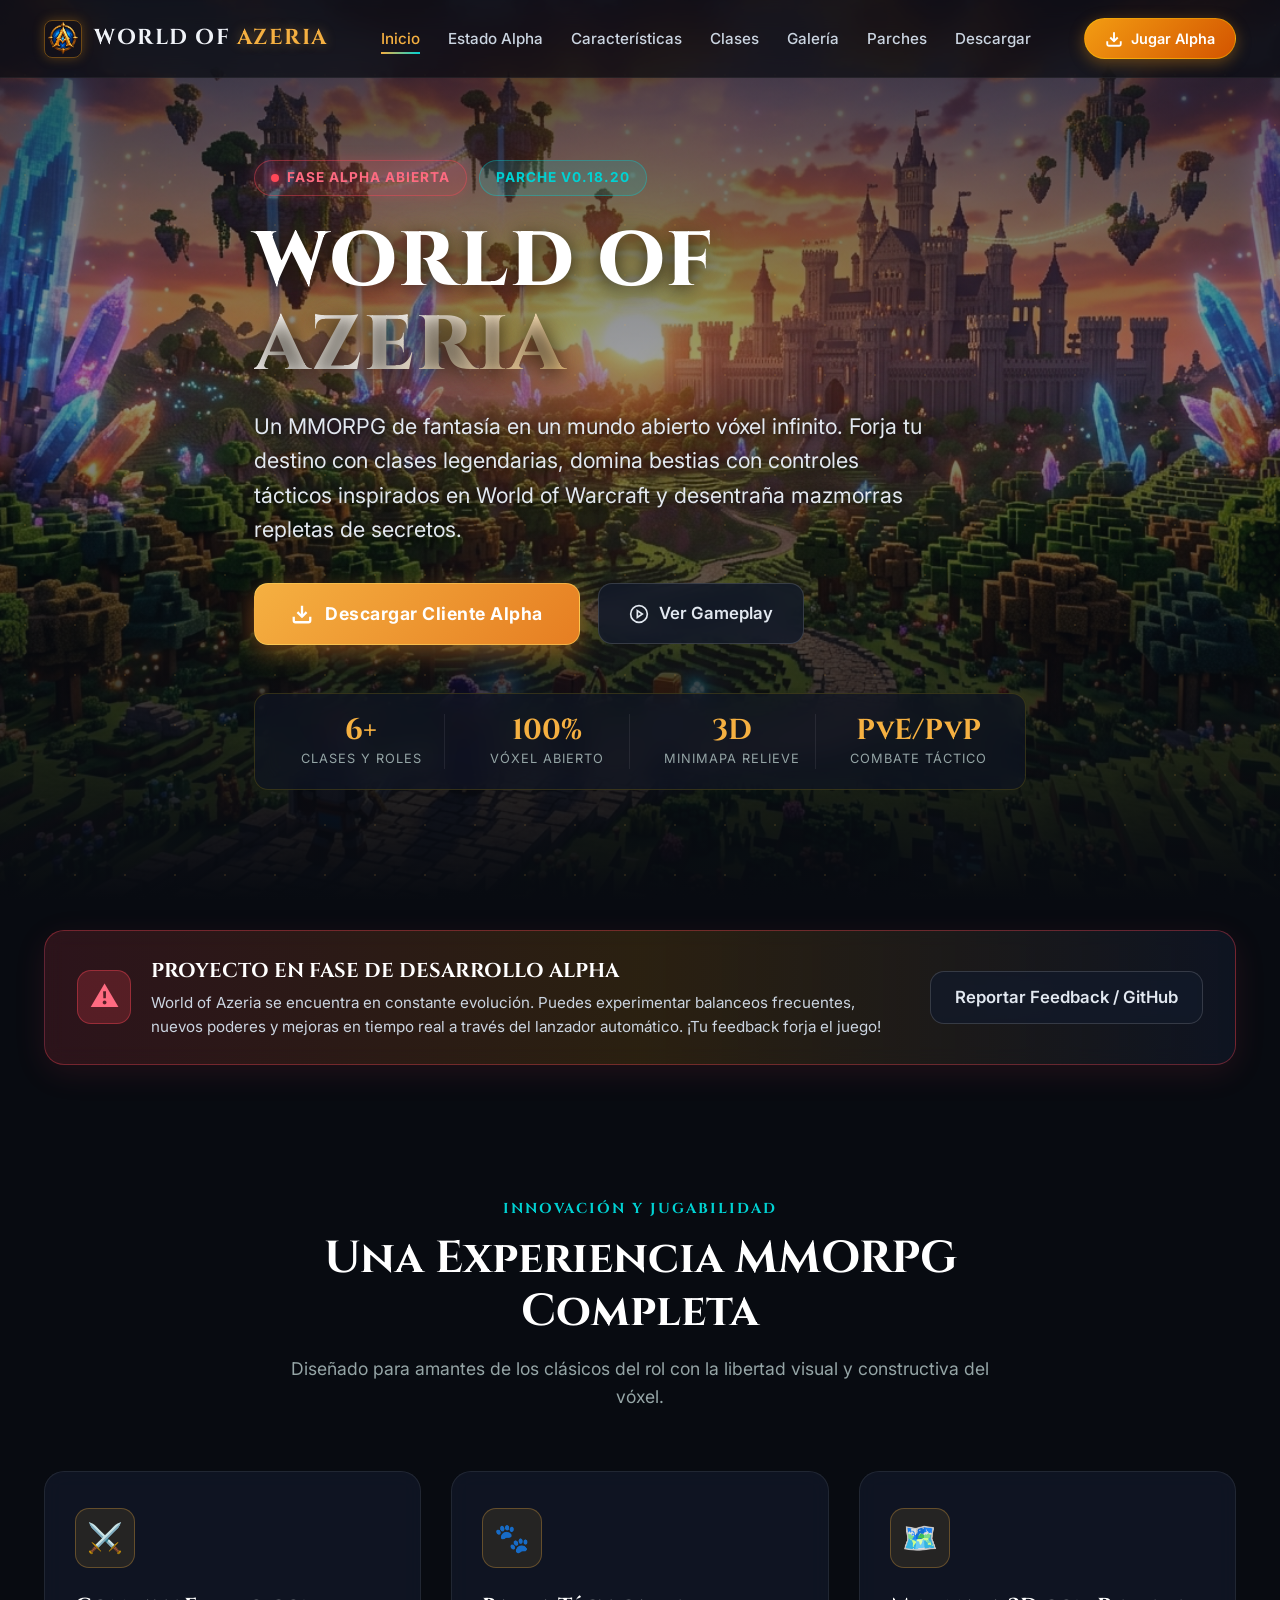
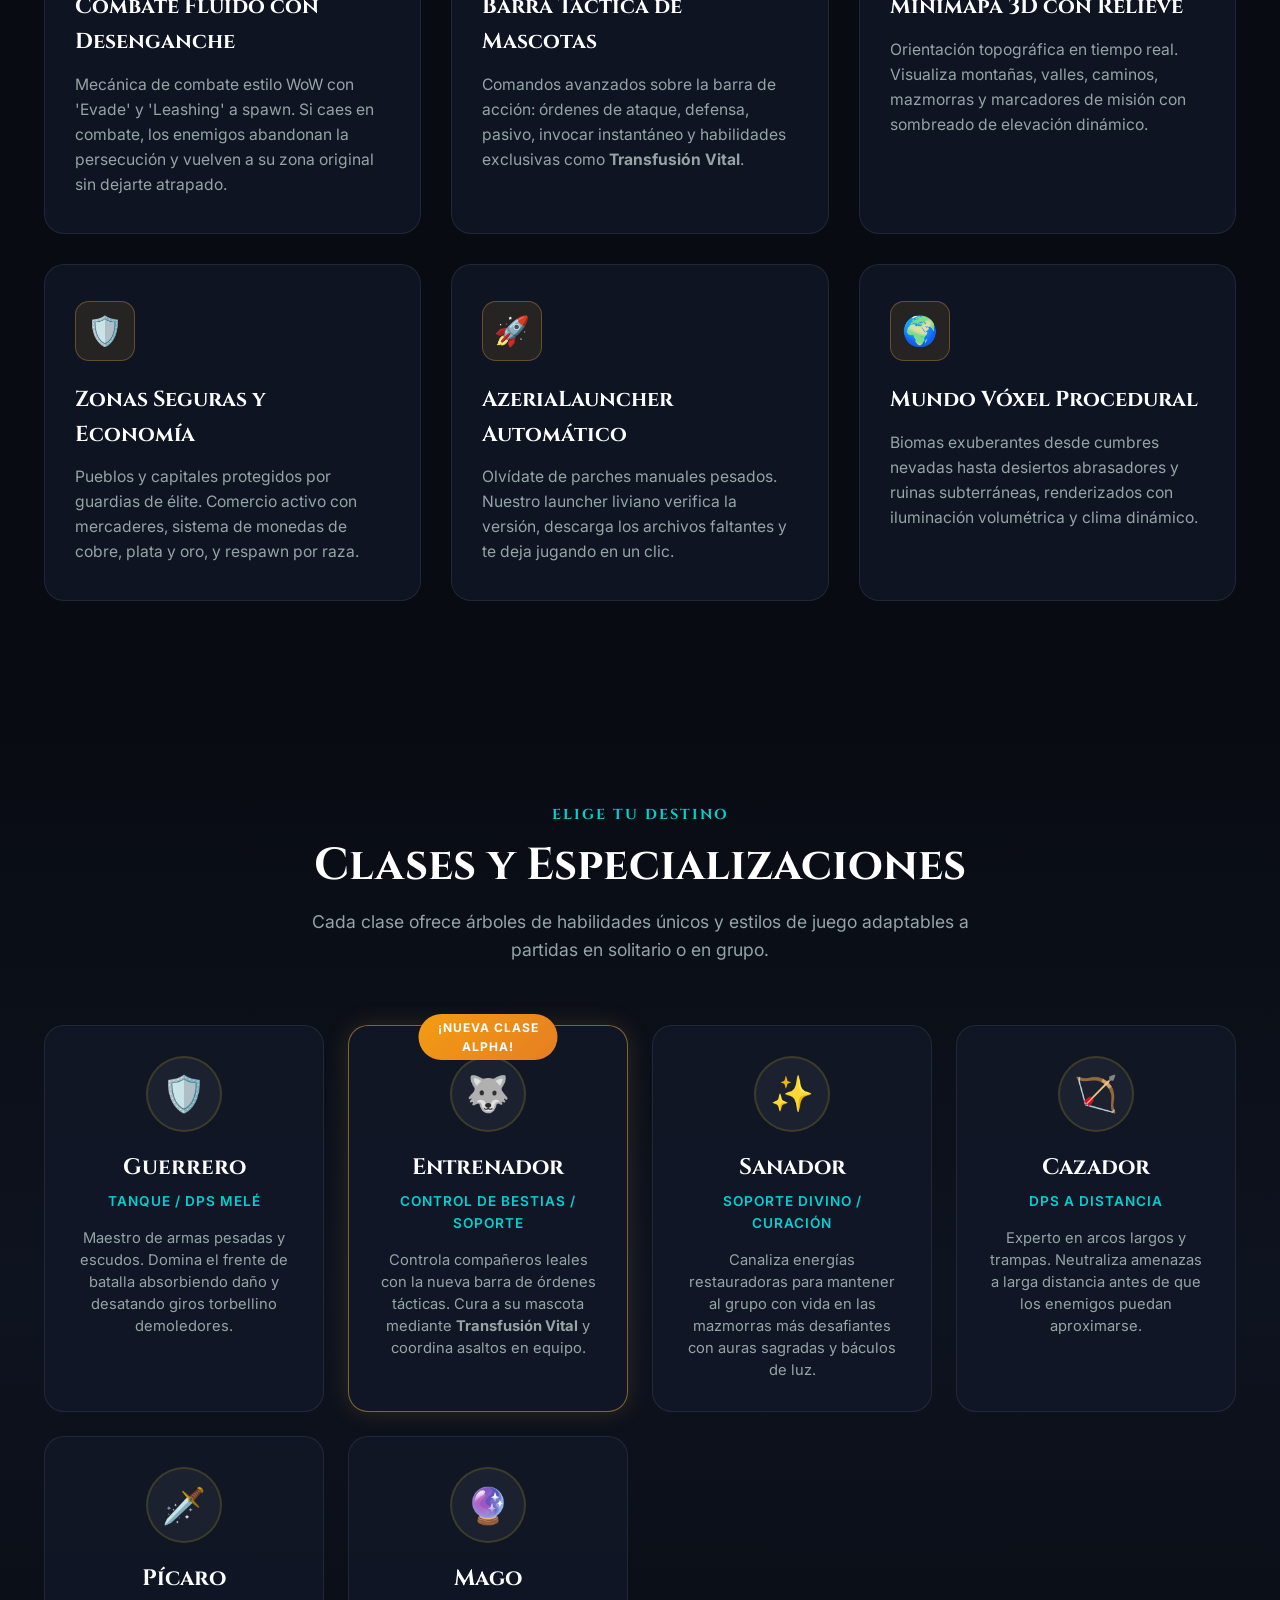
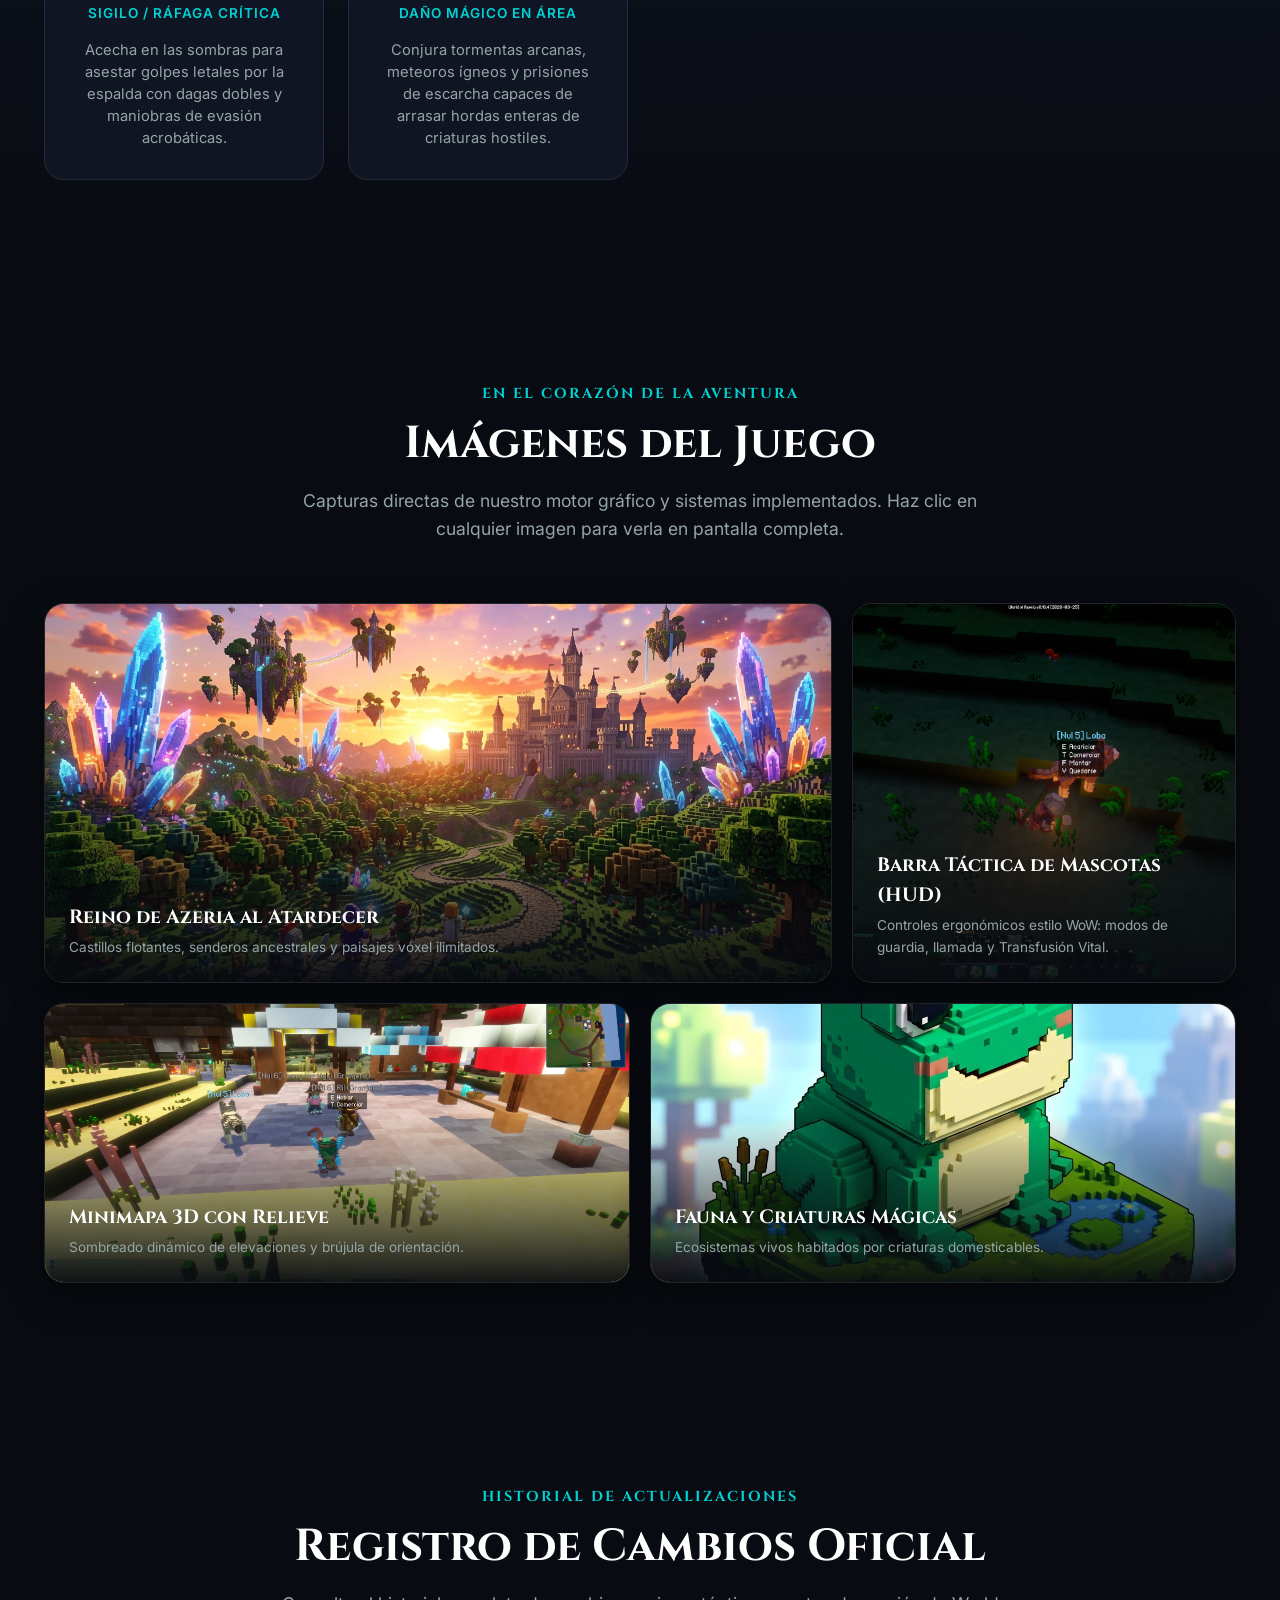
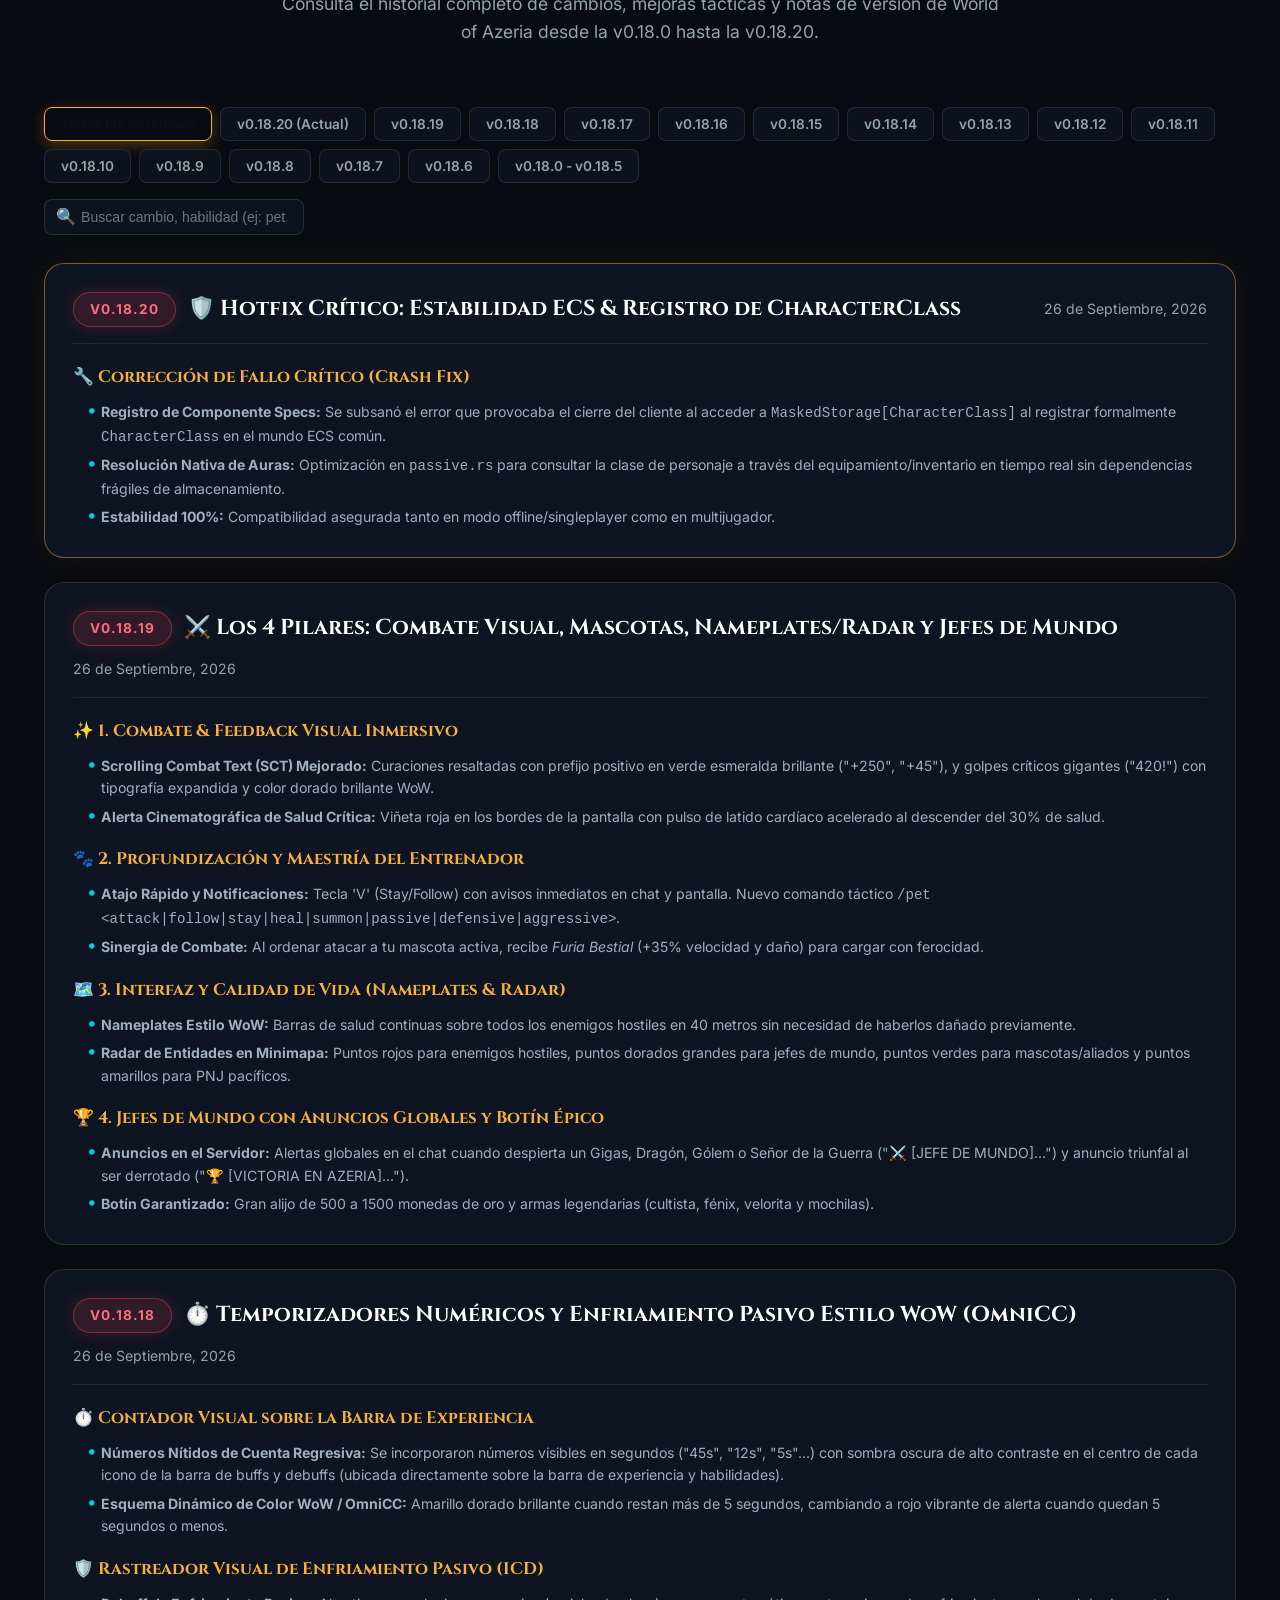
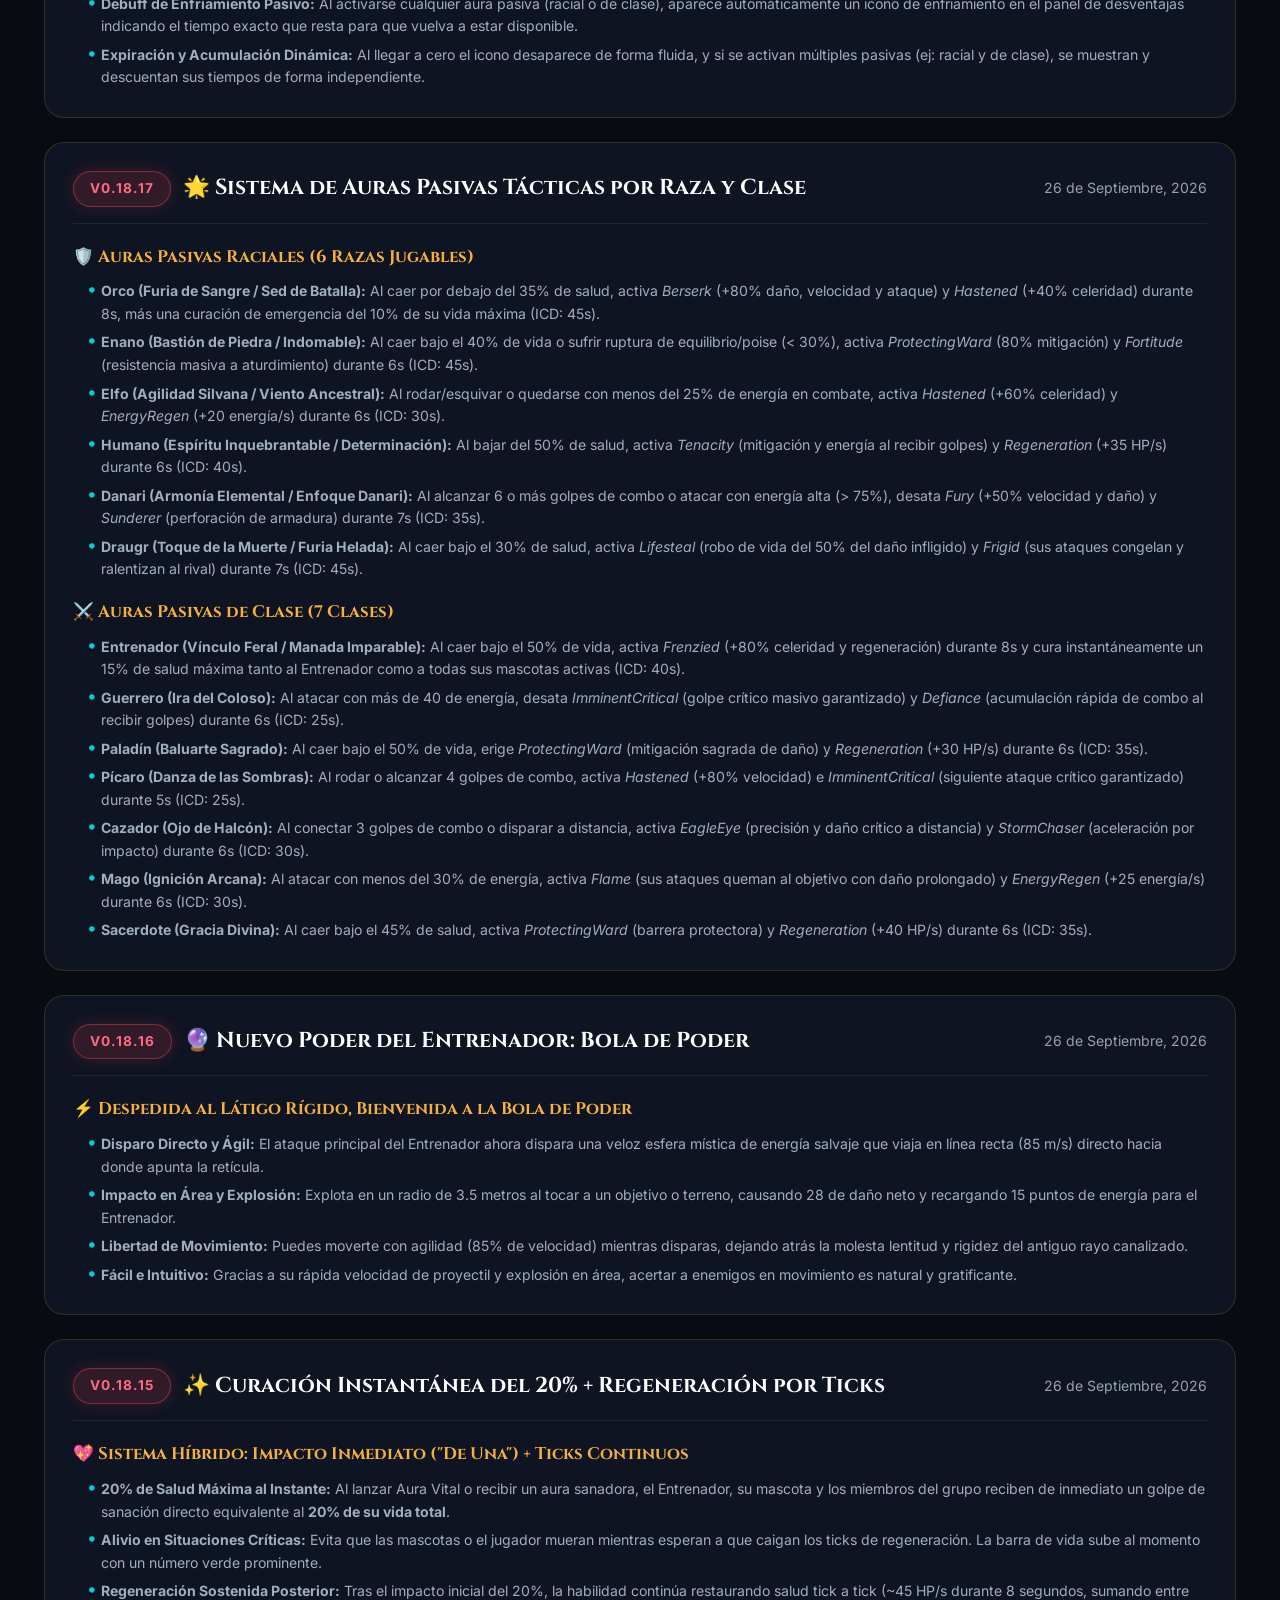
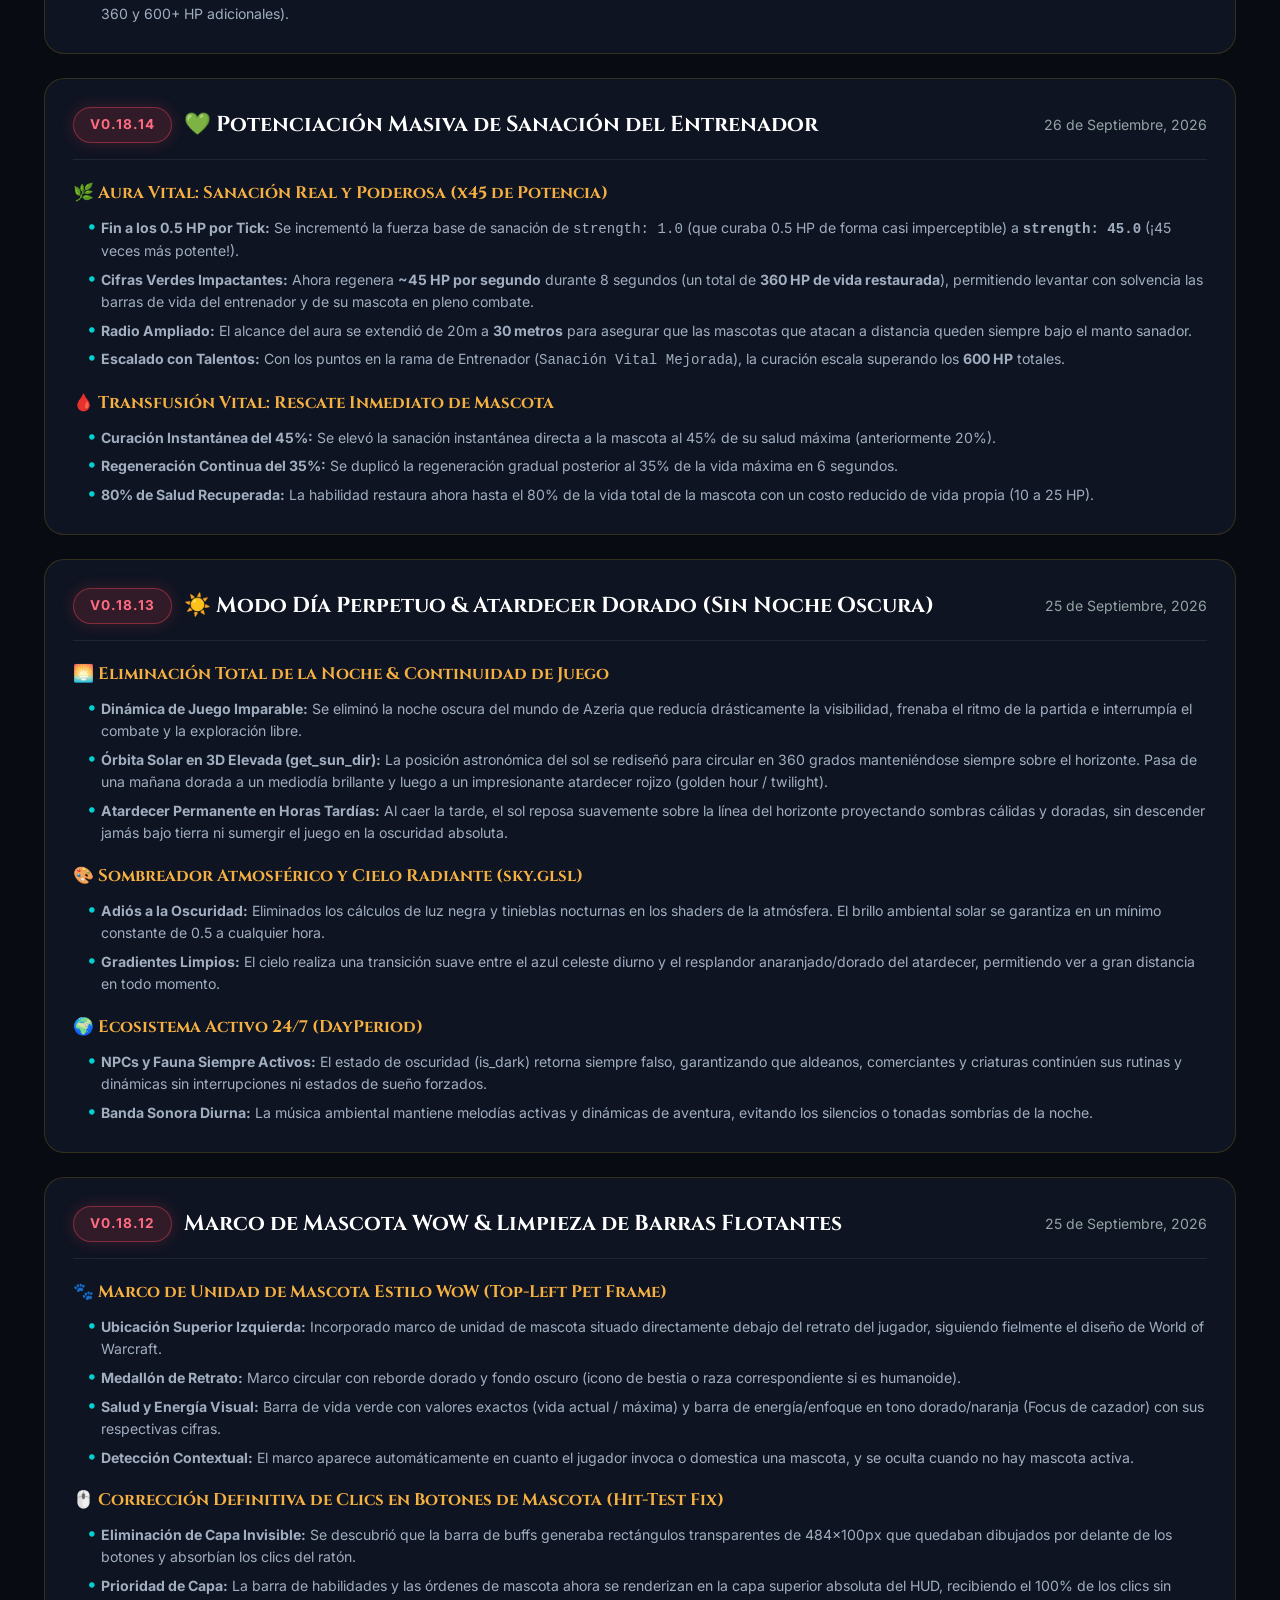
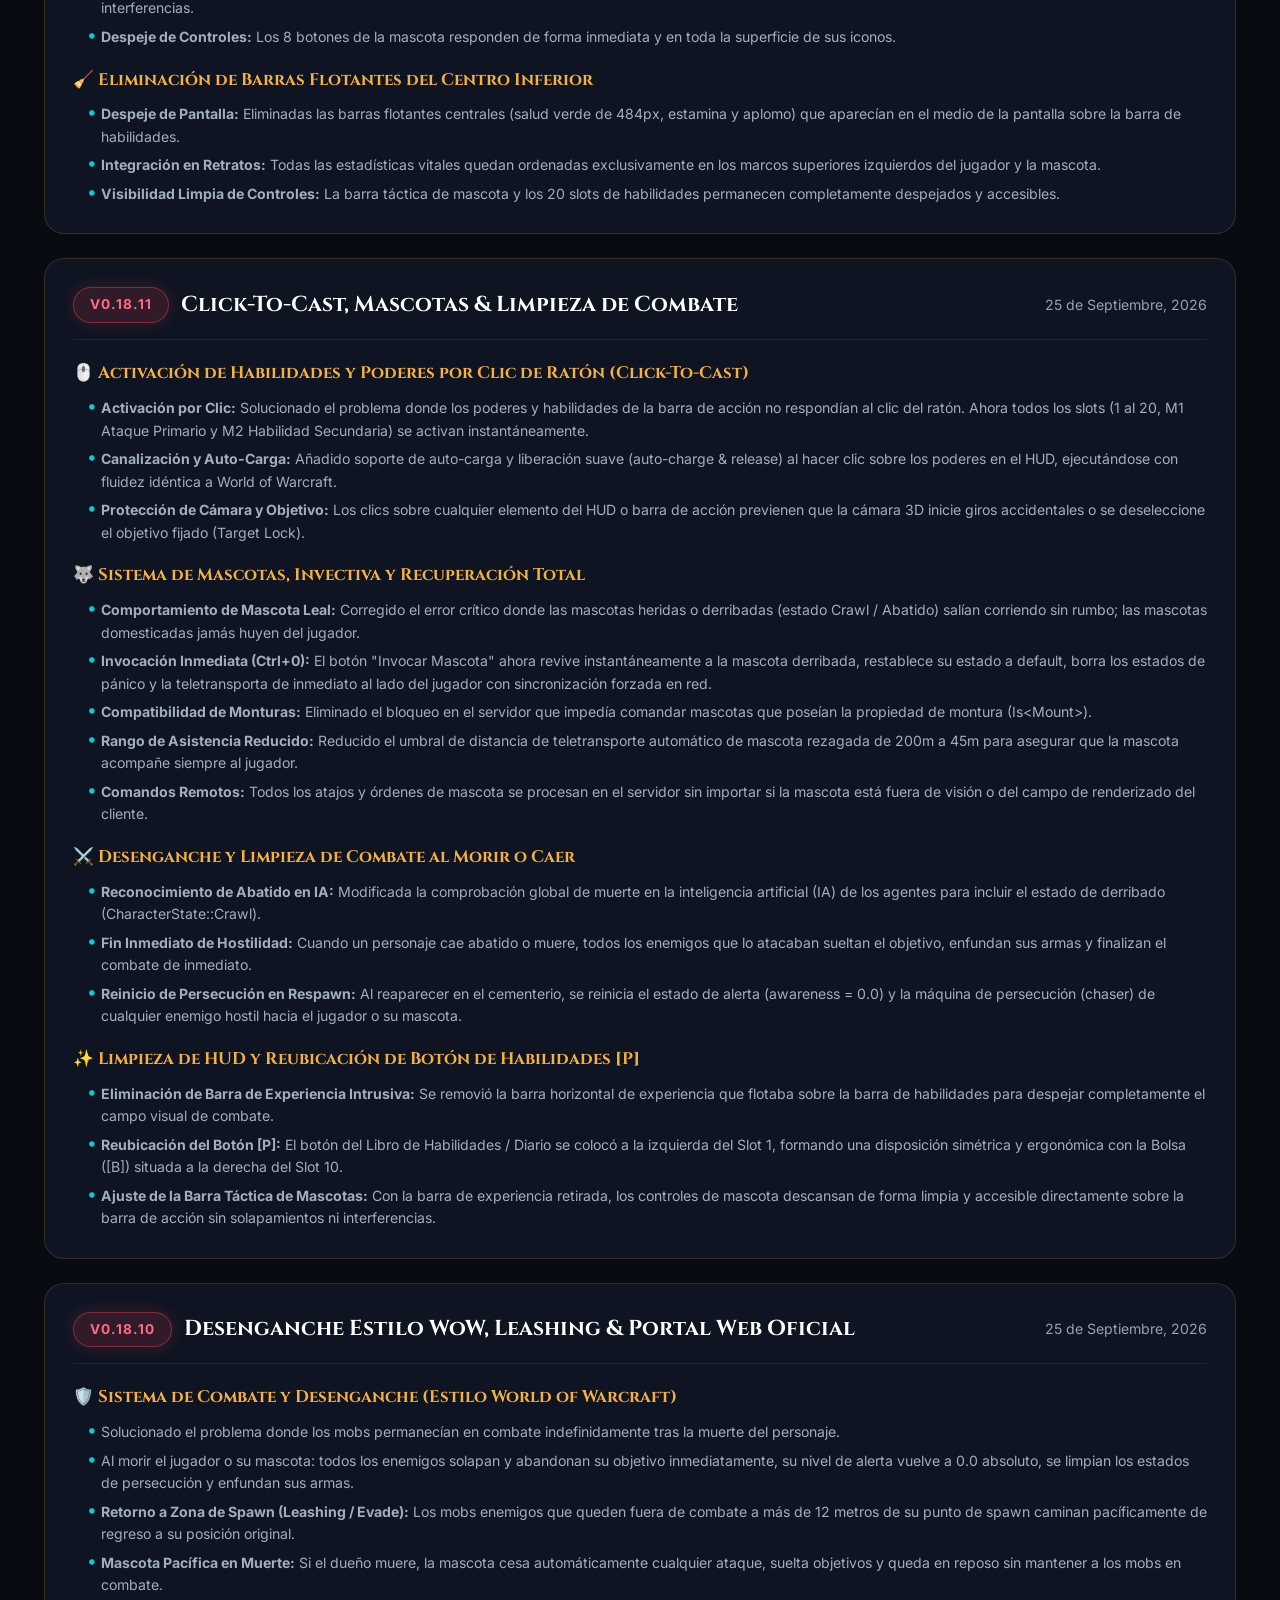
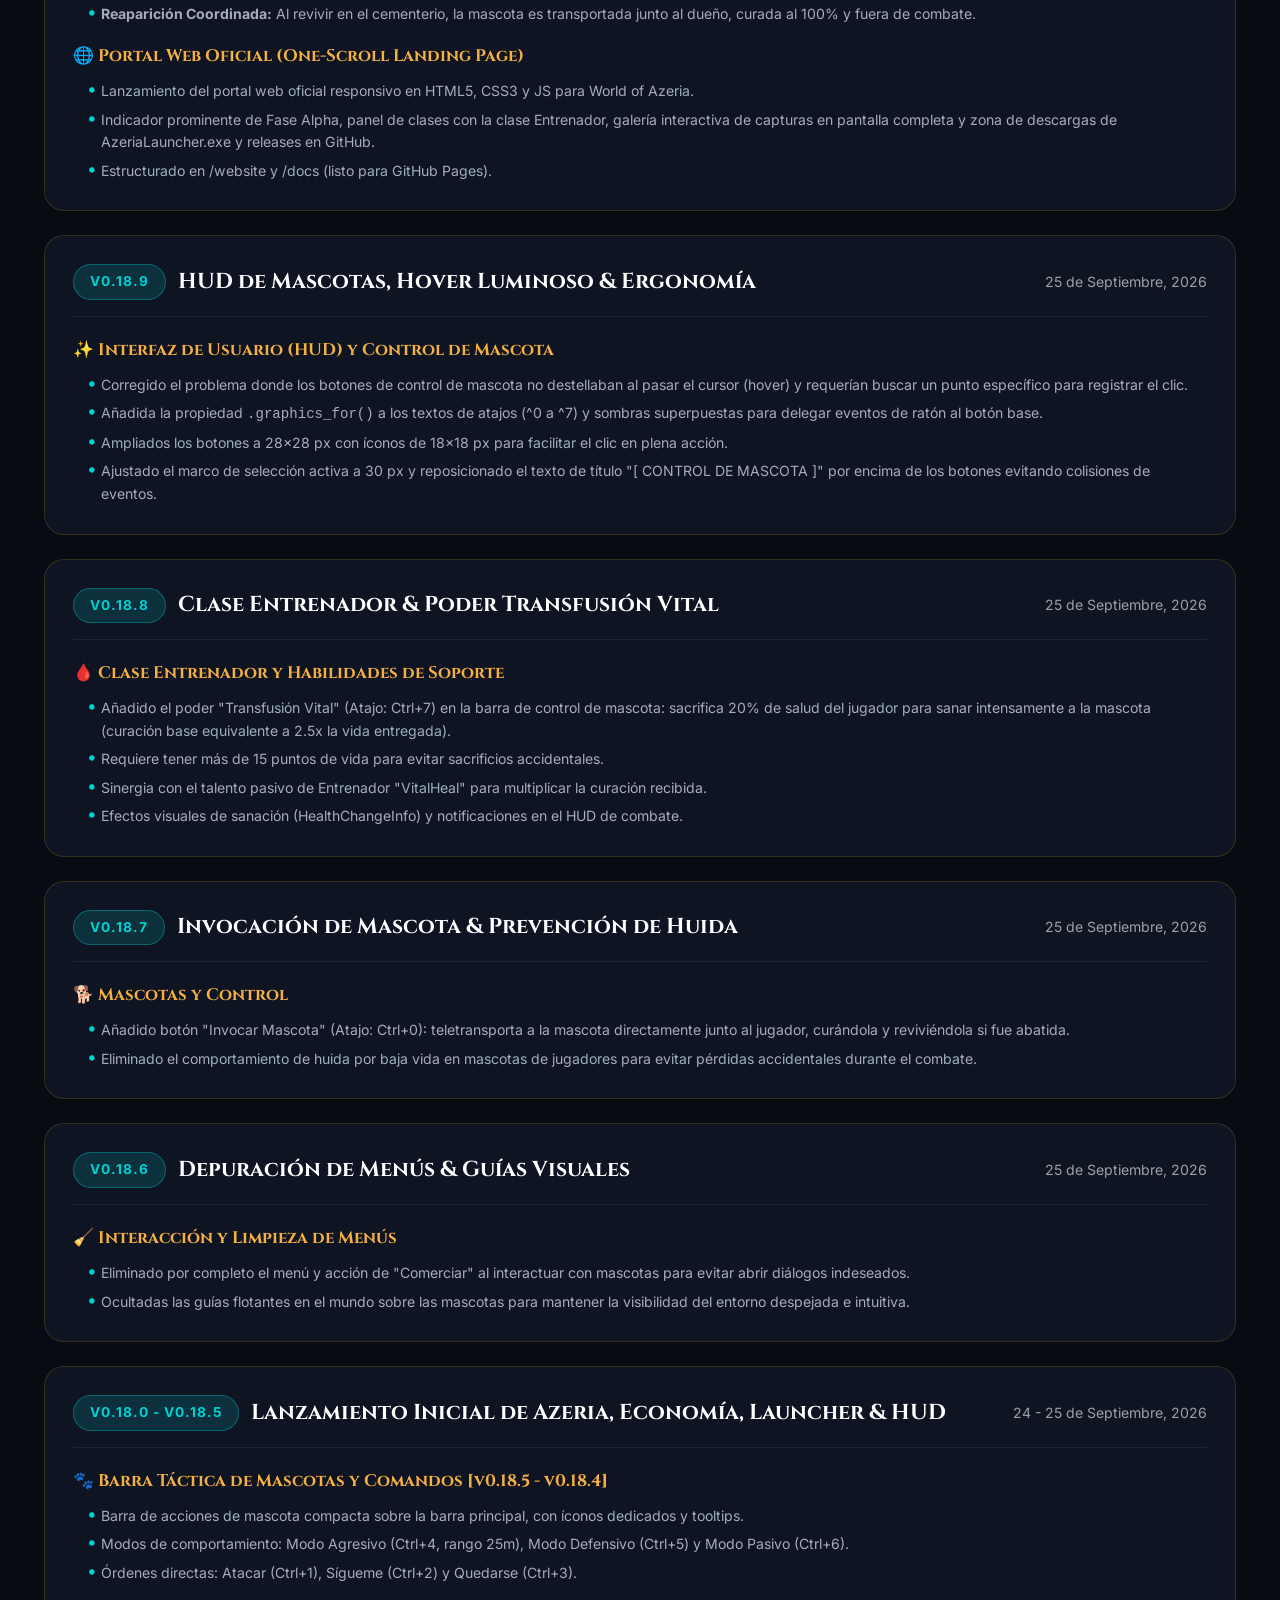
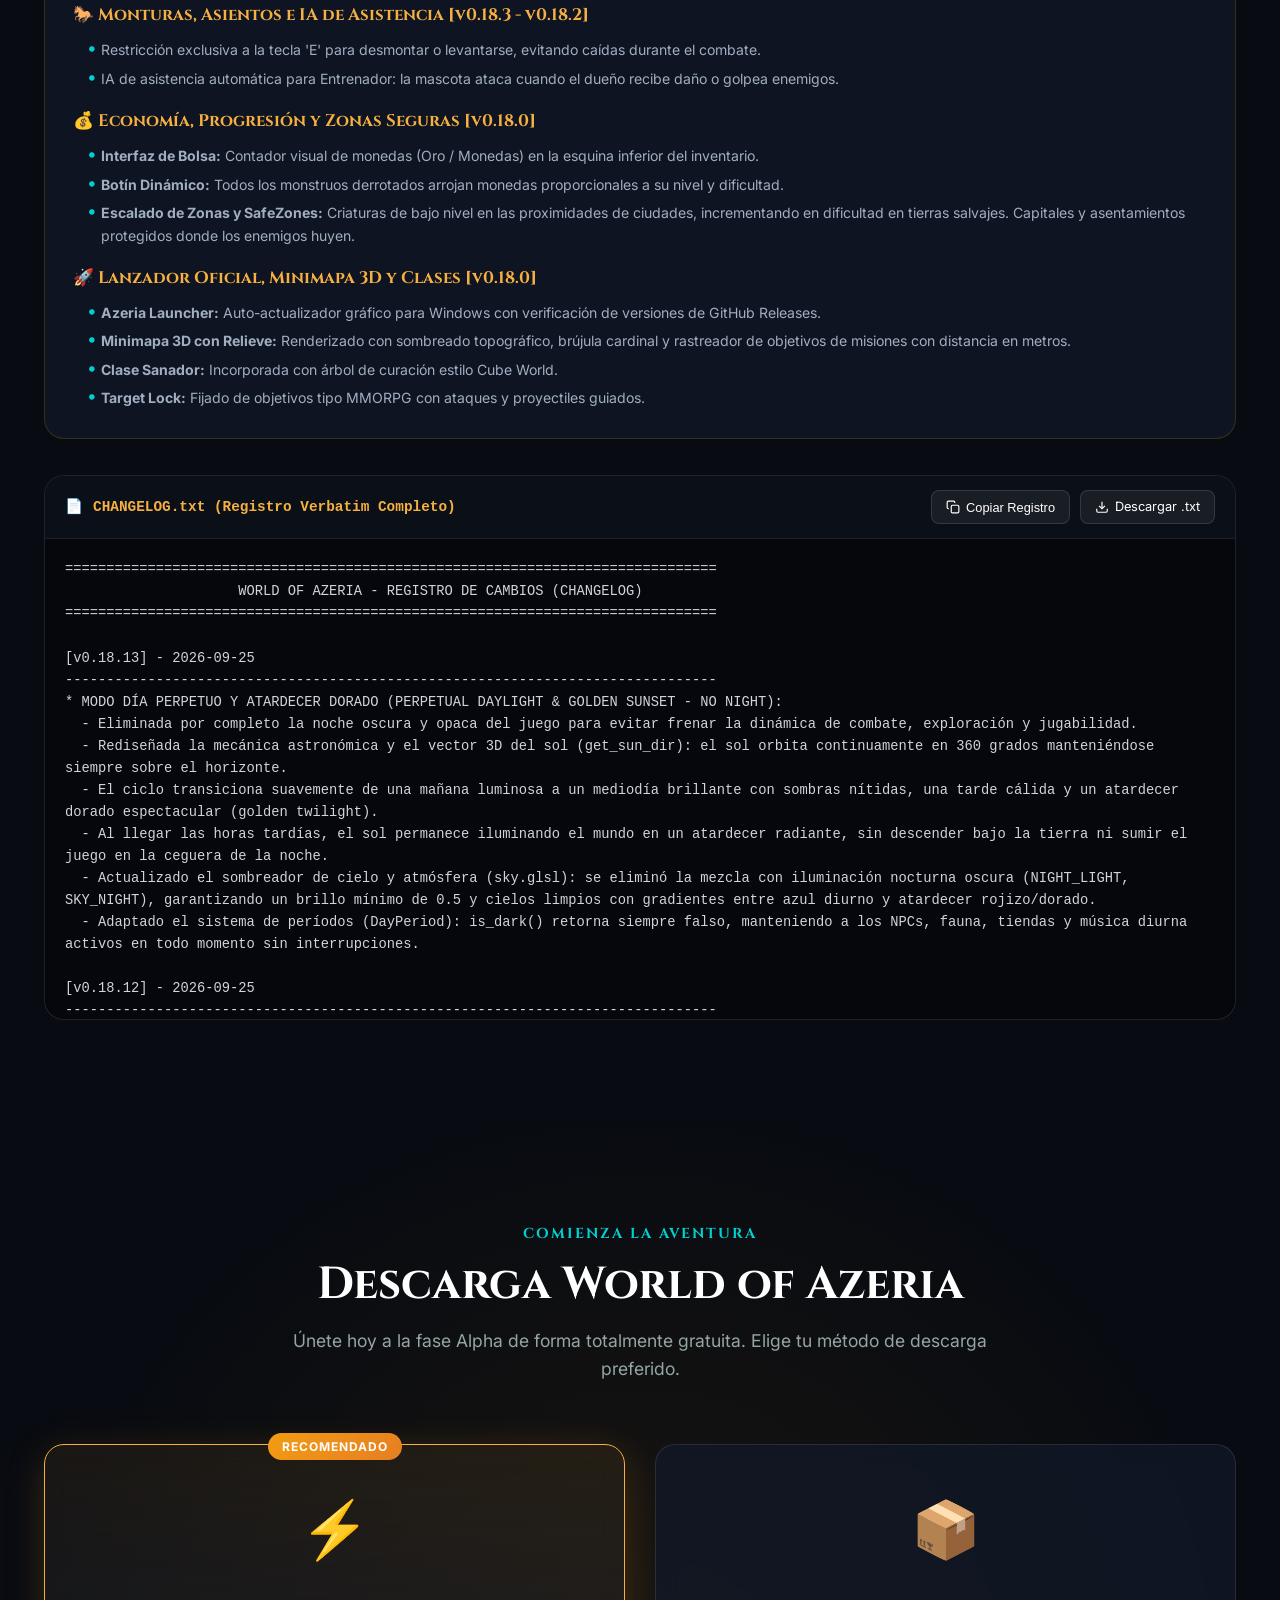
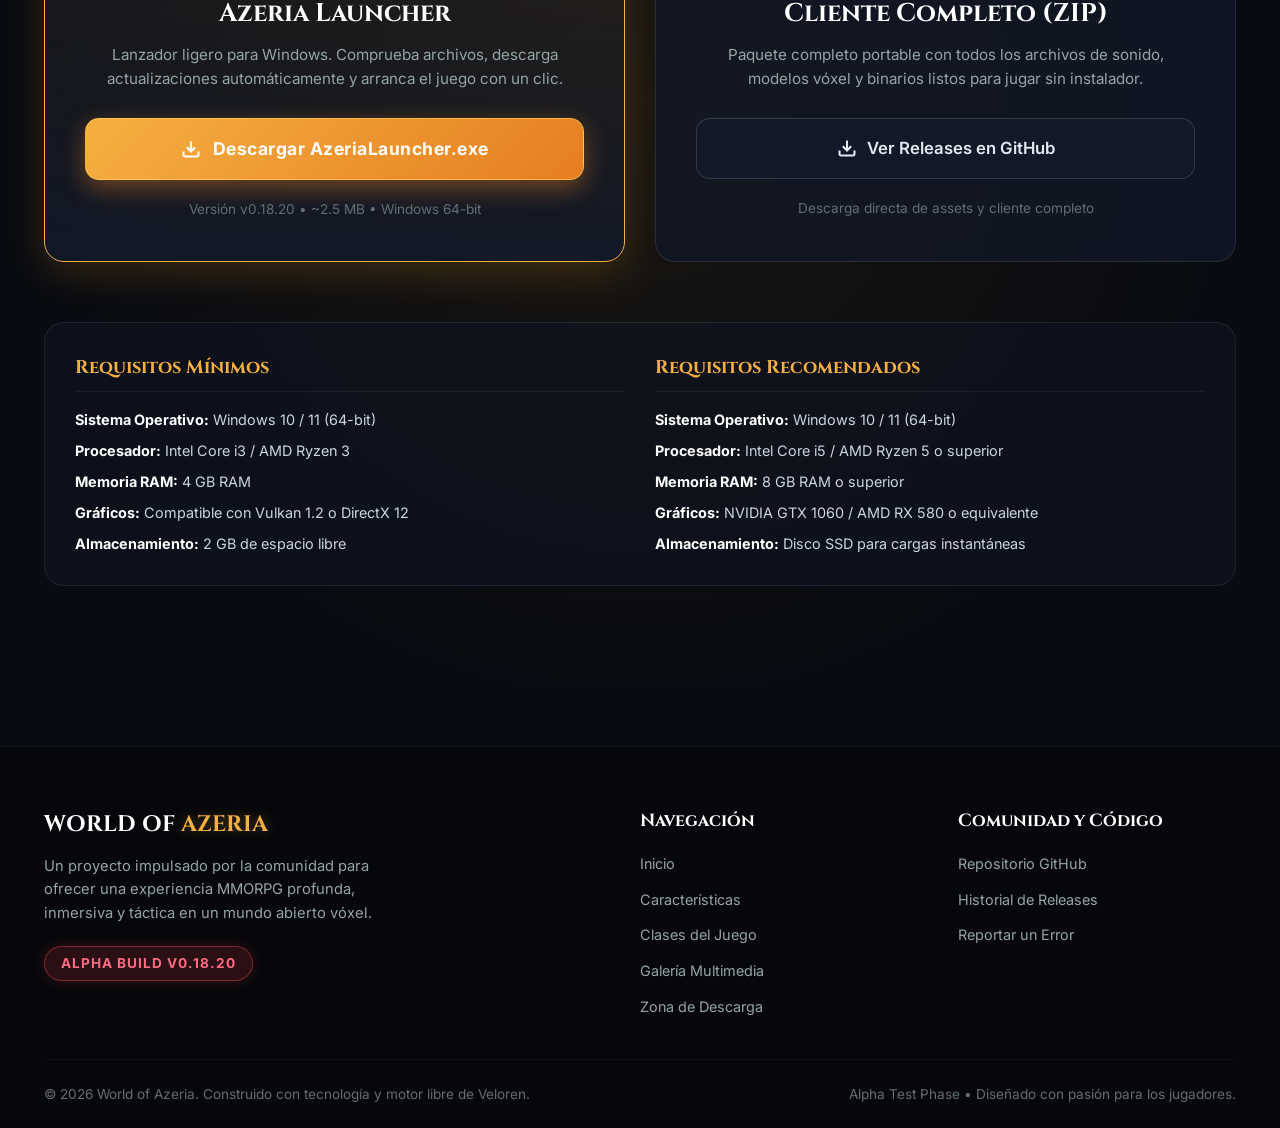
==== commit 8755f4ac: "fix(ecs): registrar CharacterClass en Specs World y optimizar resolucion de auras pasivas (v0.18.20)" ====
--- a/website/index.html
+++ b/website/index.html
@@ -58,7 +58,7 @@
           <span class="pulse-dot"></span>
           Fase Alpha Abierta
         </span>
-        <span class="badge badge-version">Parche v0.18.19</span>
+        <span class="badge badge-version">Parche v0.18.20</span>
       </div>
 
       <h1 class="hero-title">
@@ -291,14 +291,15 @@
       <div class="section-header">
         <span class="section-tag">Historial de Actualizaciones</span>
         <h2 class="section-title">Registro de Cambios Oficial</h2>
-        <p class="section-description">Consulta el historial completo de cambios, mejoras tácticas y notas de versión de World of Azeria desde la v0.18.0 hasta la v0.18.19.</p>
+        <p class="section-description">Consulta el historial completo de cambios, mejoras tácticas y notas de versión de World of Azeria desde la v0.18.0 hasta la v0.18.20.</p>
       </div>
 
       <!-- Controles de Filtro y Búsqueda -->
       <div class="changelog-controls">
         <div class="changelog-filters">
           <button class="changelog-filter-btn active" data-filter="all">Todas las Versiones</button>
-          <button class="changelog-filter-btn" data-filter="v0.18.19">v0.18.19 (Actual)</button>
+          <button class="changelog-filter-btn" data-filter="v0.18.20">v0.18.20 (Actual)</button>
+          <button class="changelog-filter-btn" data-filter="v0.18.19">v0.18.19</button>
           <button class="changelog-filter-btn" data-filter="v0.18.18">v0.18.18</button>
           <button class="changelog-filter-btn" data-filter="v0.18.17">v0.18.17</button>
           <button class="changelog-filter-btn" data-filter="v0.18.16">v0.18.16</button>
@@ -322,8 +323,26 @@
 
       <!-- Timeline de Tarjetas Detalladas -->
       <div class="changelog-timeline" id="changelogTimeline">
+        <!-- v0.18.20 -->
+        <article class="changelog-card latest" data-version="v0.18.20">
+          <div class="changelog-card-header">
+            <div class="changelog-version-meta">
+              <span class="badge badge-alpha">v0.18.20</span>
+              <h3 class="changelog-version-title">🛡️ Hotfix Crítico: Estabilidad ECS & Registro de CharacterClass</h3>
+            </div>
+            <span class="changelog-date">26 de Septiembre, 2026</span>
+          </div>
+          
+          <h4 class="changelog-section-title">🔧 Corrección de Fallo Crítico (Crash Fix)</h4>
+          <ul class="changelog-sublist">
+            <li><strong>Registro de Componente Specs:</strong> Se subsanó el error que provocaba el cierre del cliente al acceder a <code>MaskedStorage[CharacterClass]</code> al registrar formalmente <code>CharacterClass</code> en el mundo ECS común.</li>
+            <li><strong>Resolución Nativa de Auras:</strong> Optimización en <code>passive.rs</code> para consultar la clase de personaje a través del equipamiento/inventario en tiempo real sin dependencias frágiles de almacenamiento.</li>
+            <li><strong>Estabilidad 100%:</strong> Compatibilidad asegurada tanto en modo offline/singleplayer como en multijugador.</li>
+          </ul>
+        </article>
+
         <!-- v0.18.19 -->
-        <article class="changelog-card latest" data-version="v0.18.19">
+        <article class="changelog-card" data-version="v0.18.19">
           <div class="changelog-card-header">
             <div class="changelog-version-meta">
               <span class="badge badge-alpha">v0.18.19</span>
@@ -932,7 +951,7 @@
             <svg width="20" height="20" viewBox="0 0 24 24" fill="none" stroke="currentColor" stroke-width="2.5"><path d="M21 15v4a2 2 0 0 1-2 2H5a2 2 0 0 1-2-2v-4"/><polyline points="7 10 12 15 17 10"/><line x1="12" y1="15" x2="12" y2="3"/></svg>
             Descargar AzeriaLauncher.exe
           </a>
-          <span class="download-meta">Versión v0.18.19 • ~2.5 MB • Windows 64-bit</span>
+          <span class="download-meta">Versión v0.18.20 • ~2.5 MB • Windows 64-bit</span>
         </div>
 
         <!-- Cliente Completo ZIP -->
@@ -983,7 +1002,7 @@
         <div class="footer-brand">
           <h3>WORLD OF <span class="text-gold">AZERIA</span></h3>
           <p>Un proyecto impulsado por la comunidad para ofrecer una experiencia MMORPG profunda, inmersiva y táctica en un mundo abierto vóxel.</p>
-          <div class="badge badge-alpha">Alpha Build v0.18.19</div>
+          <div class="badge badge-alpha">Alpha Build v0.18.20</div>
         </div>
 
         <div class="footer-col">
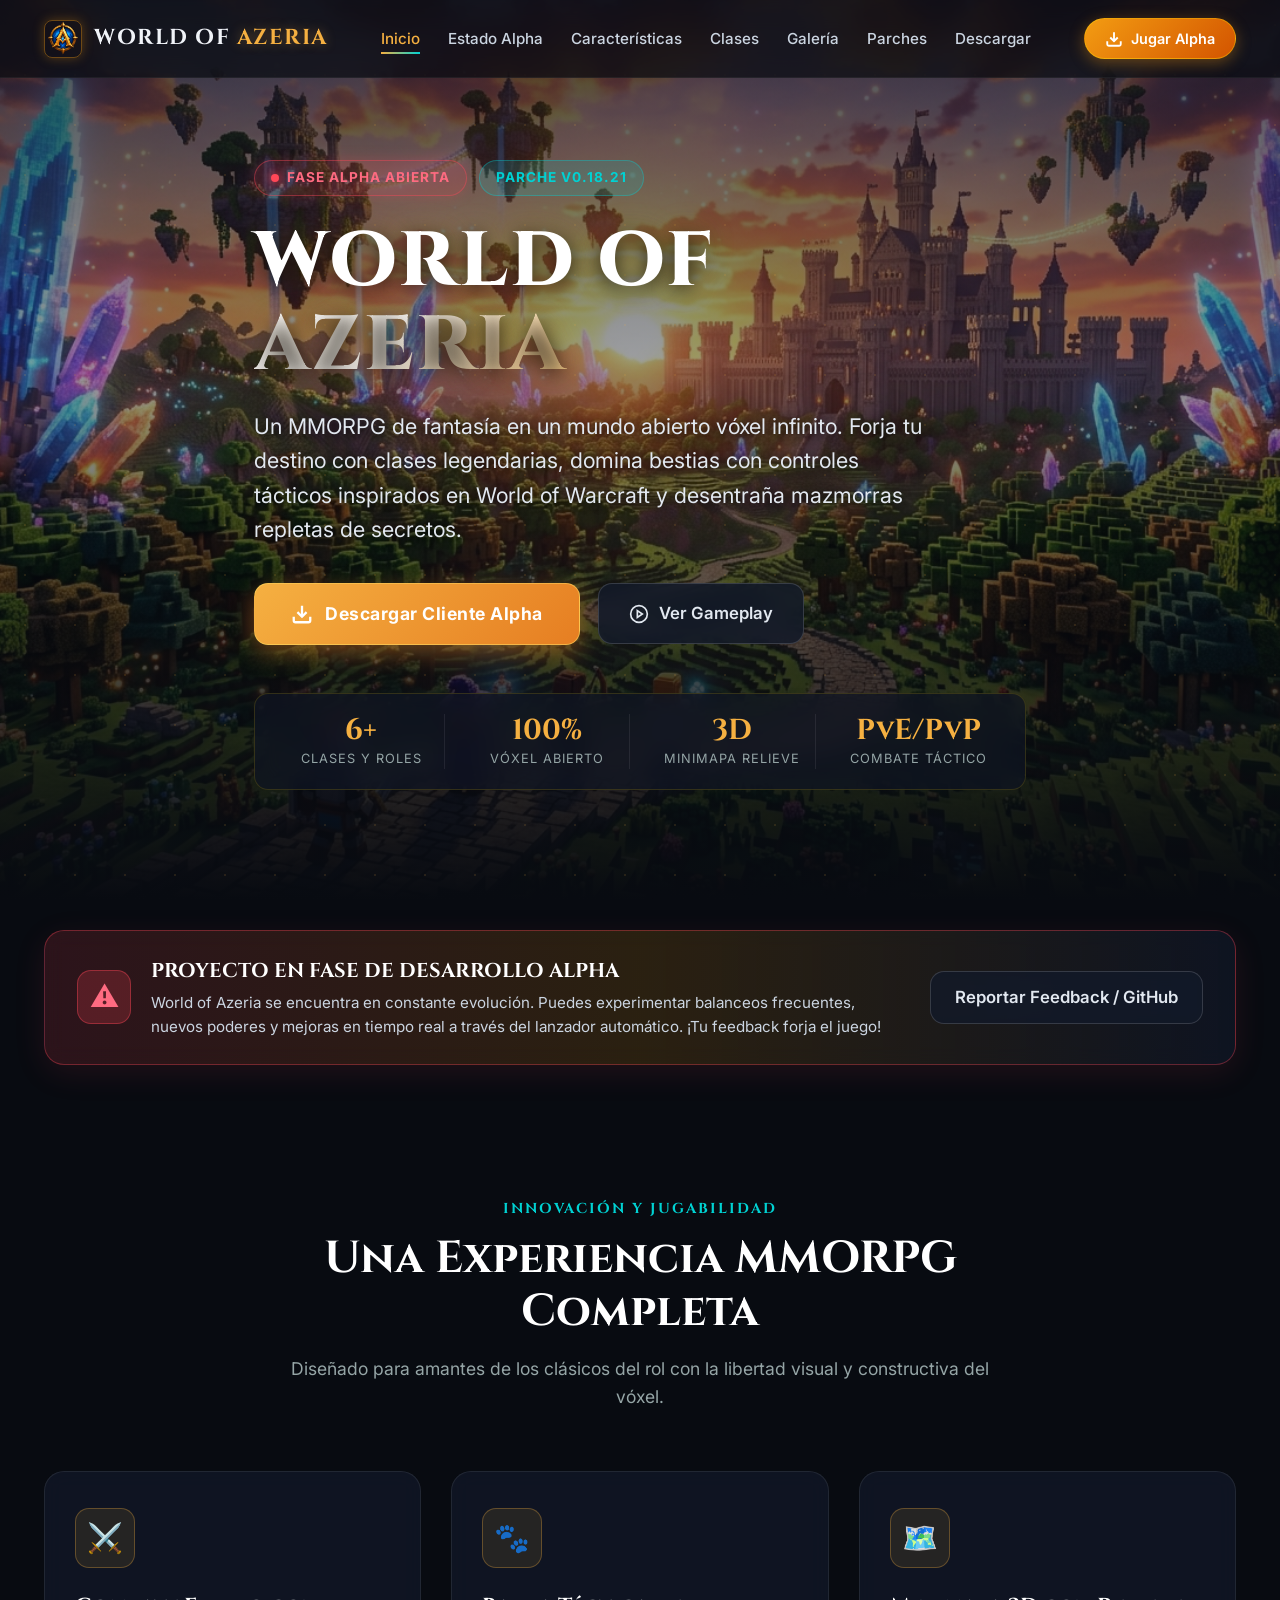
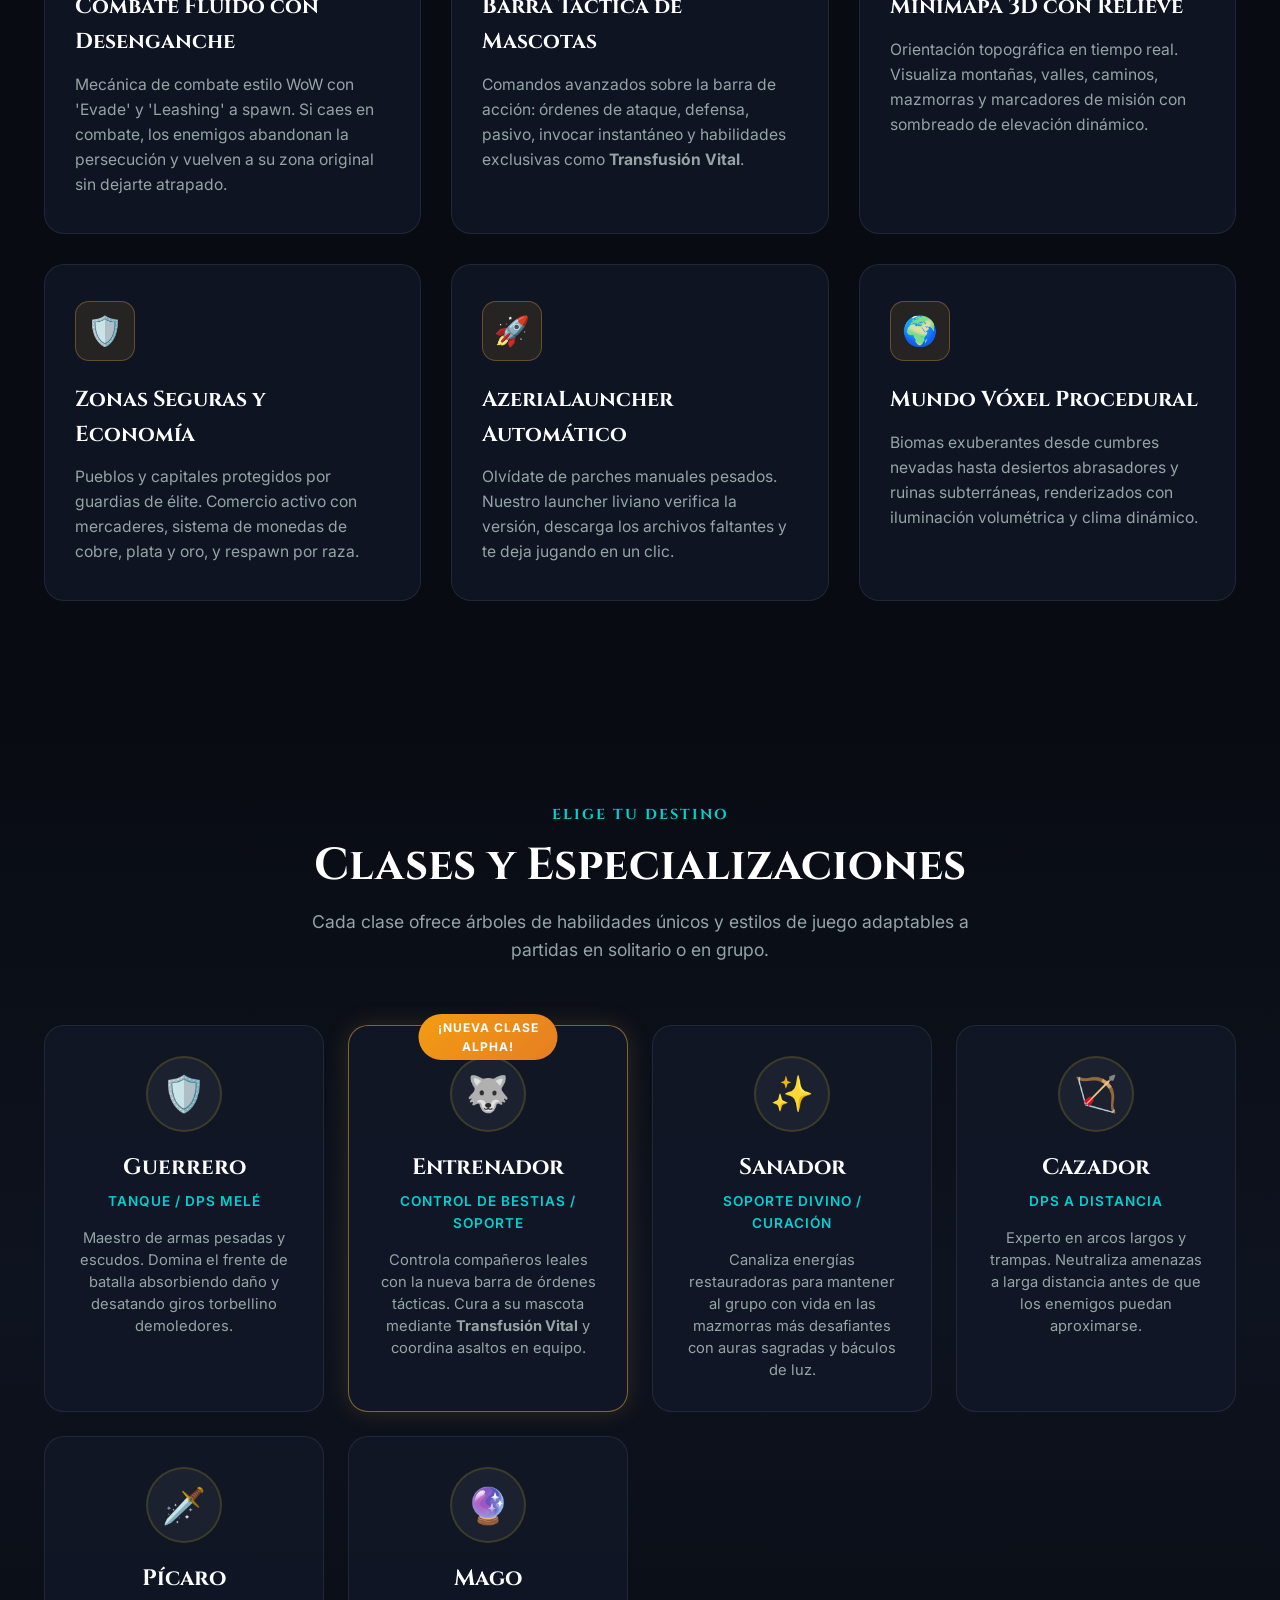
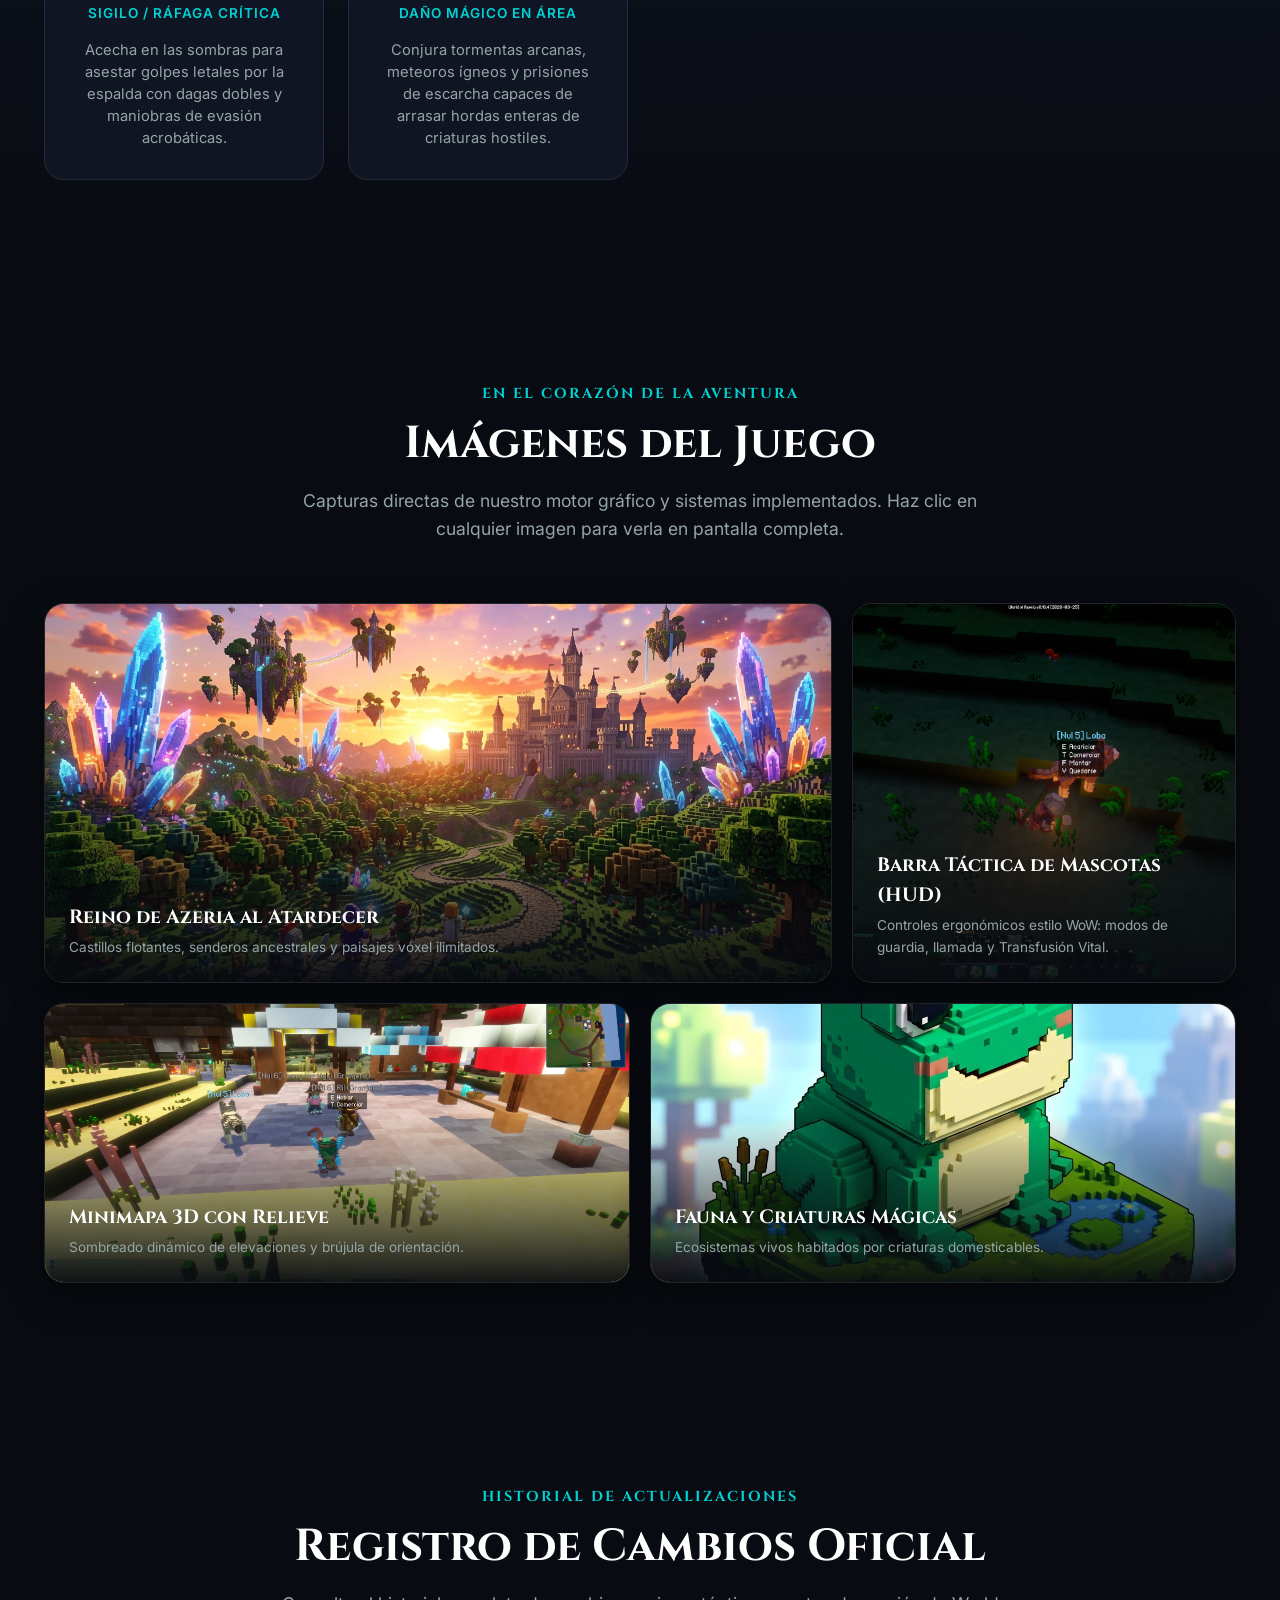
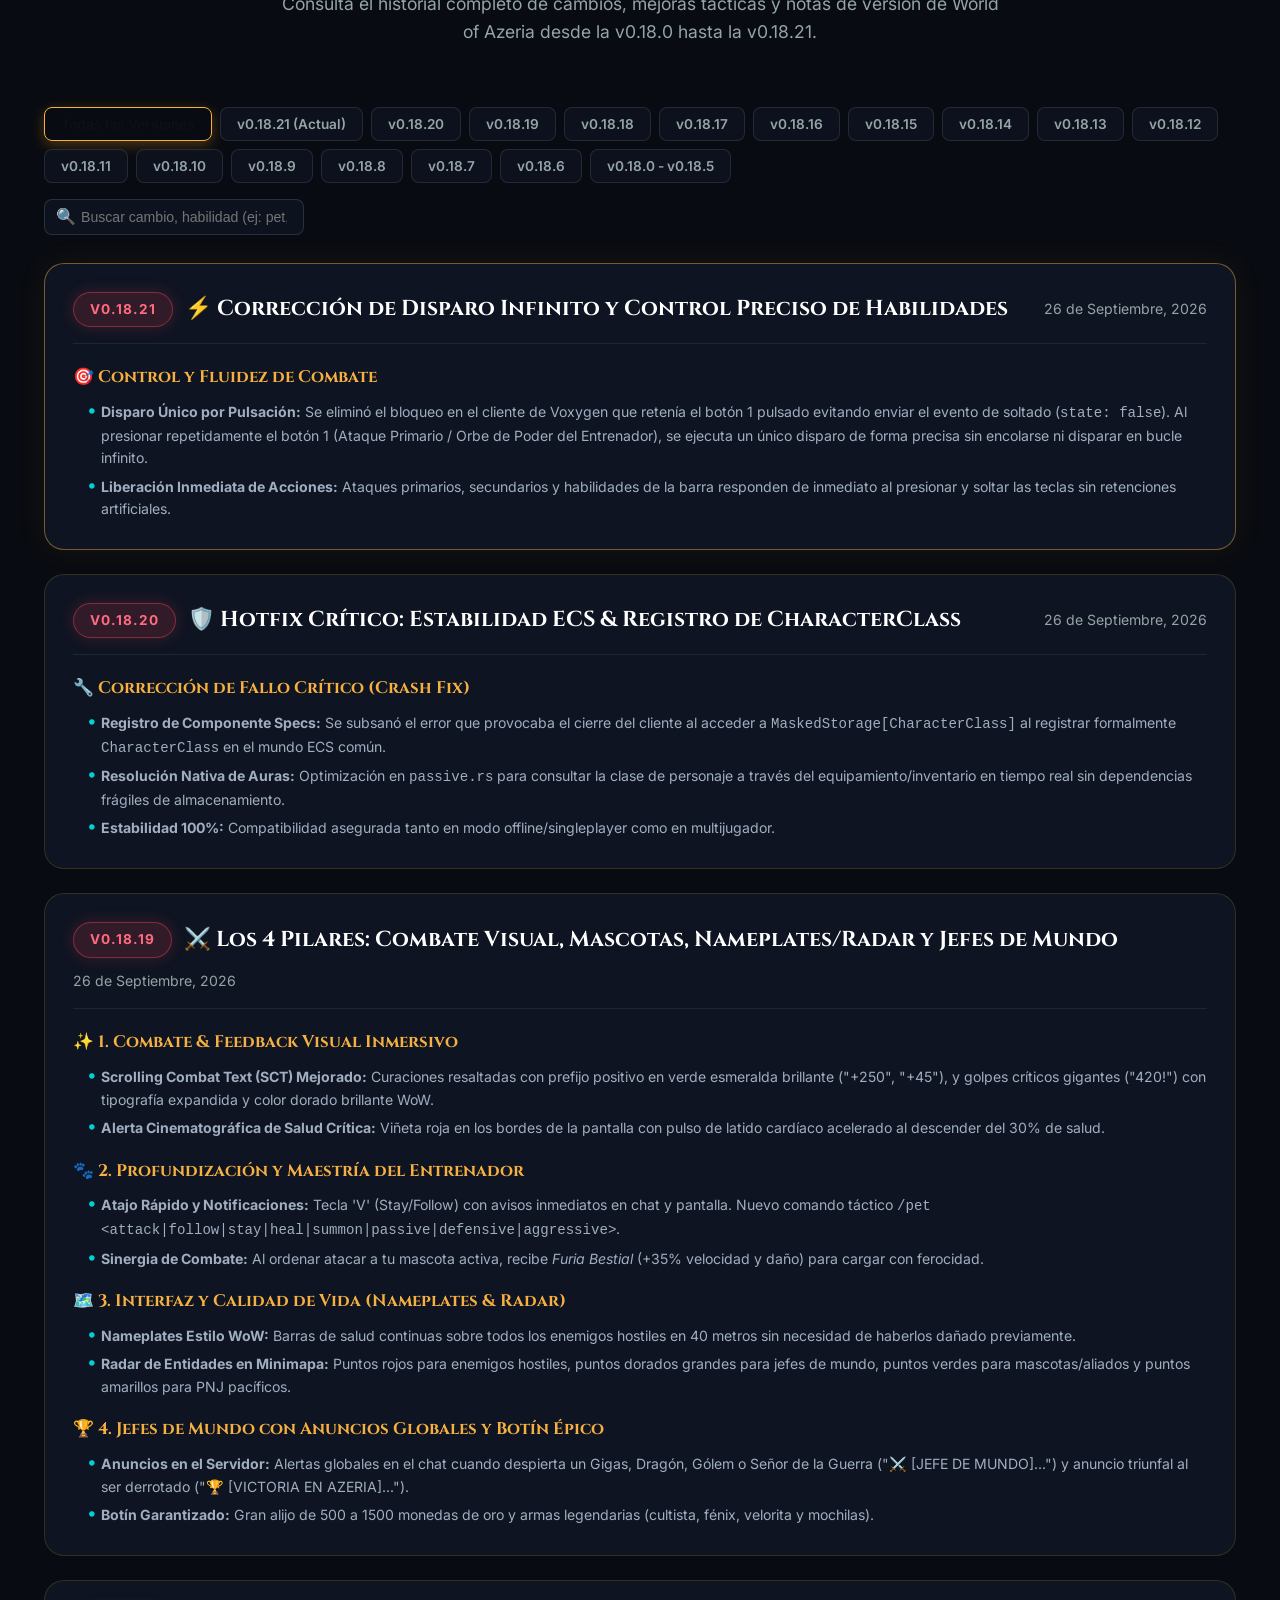
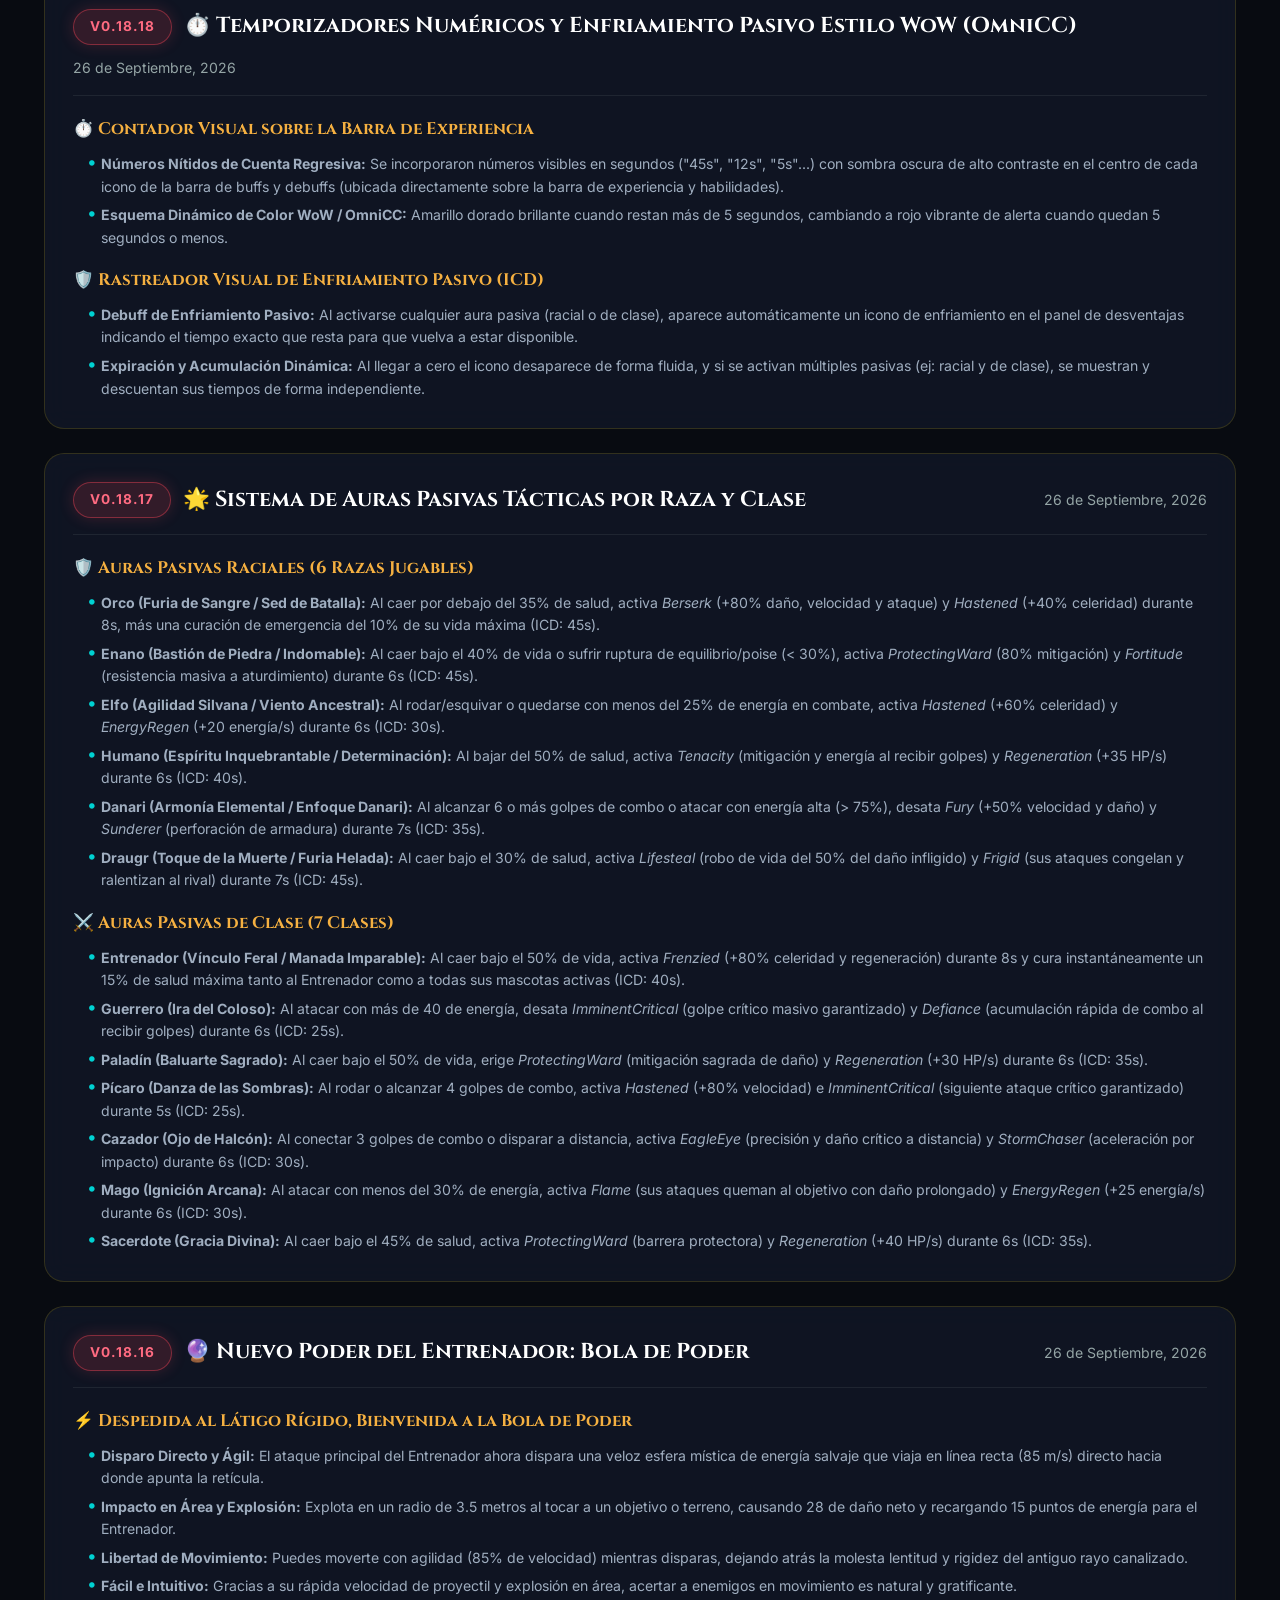
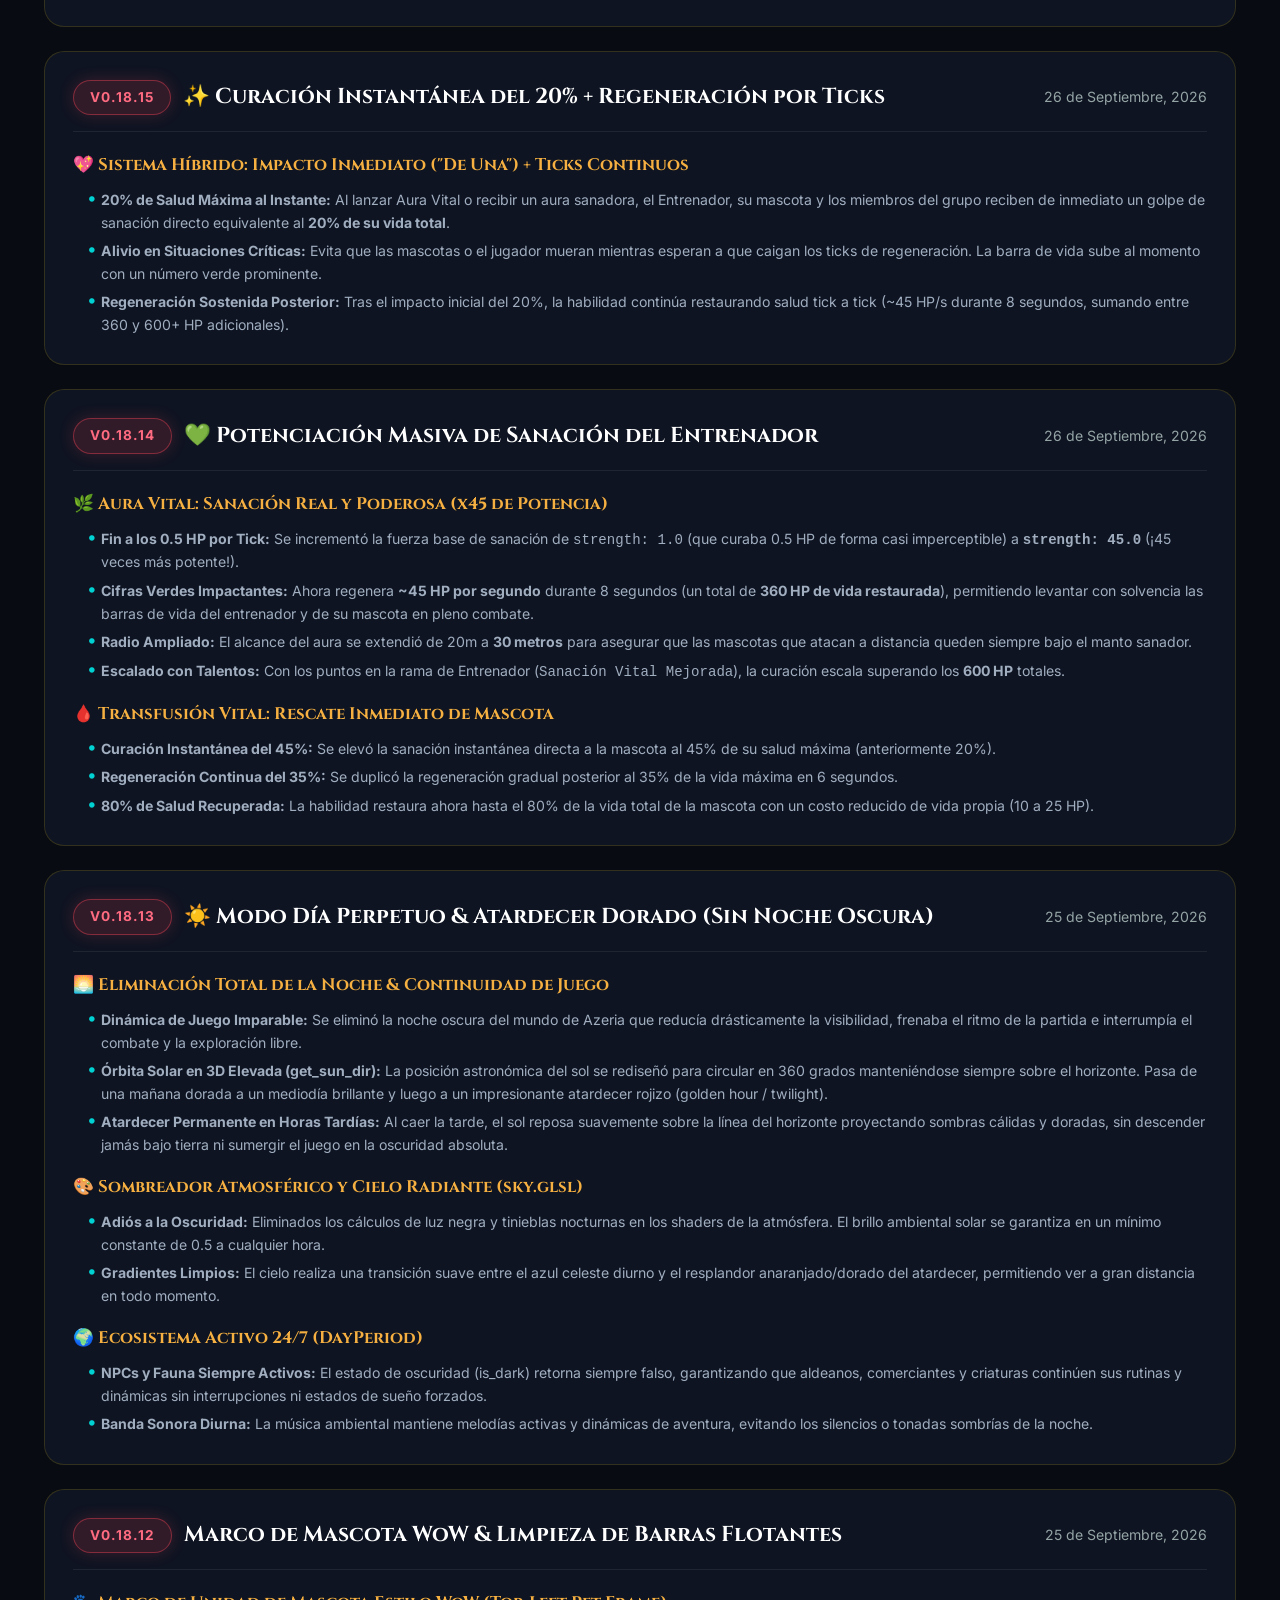
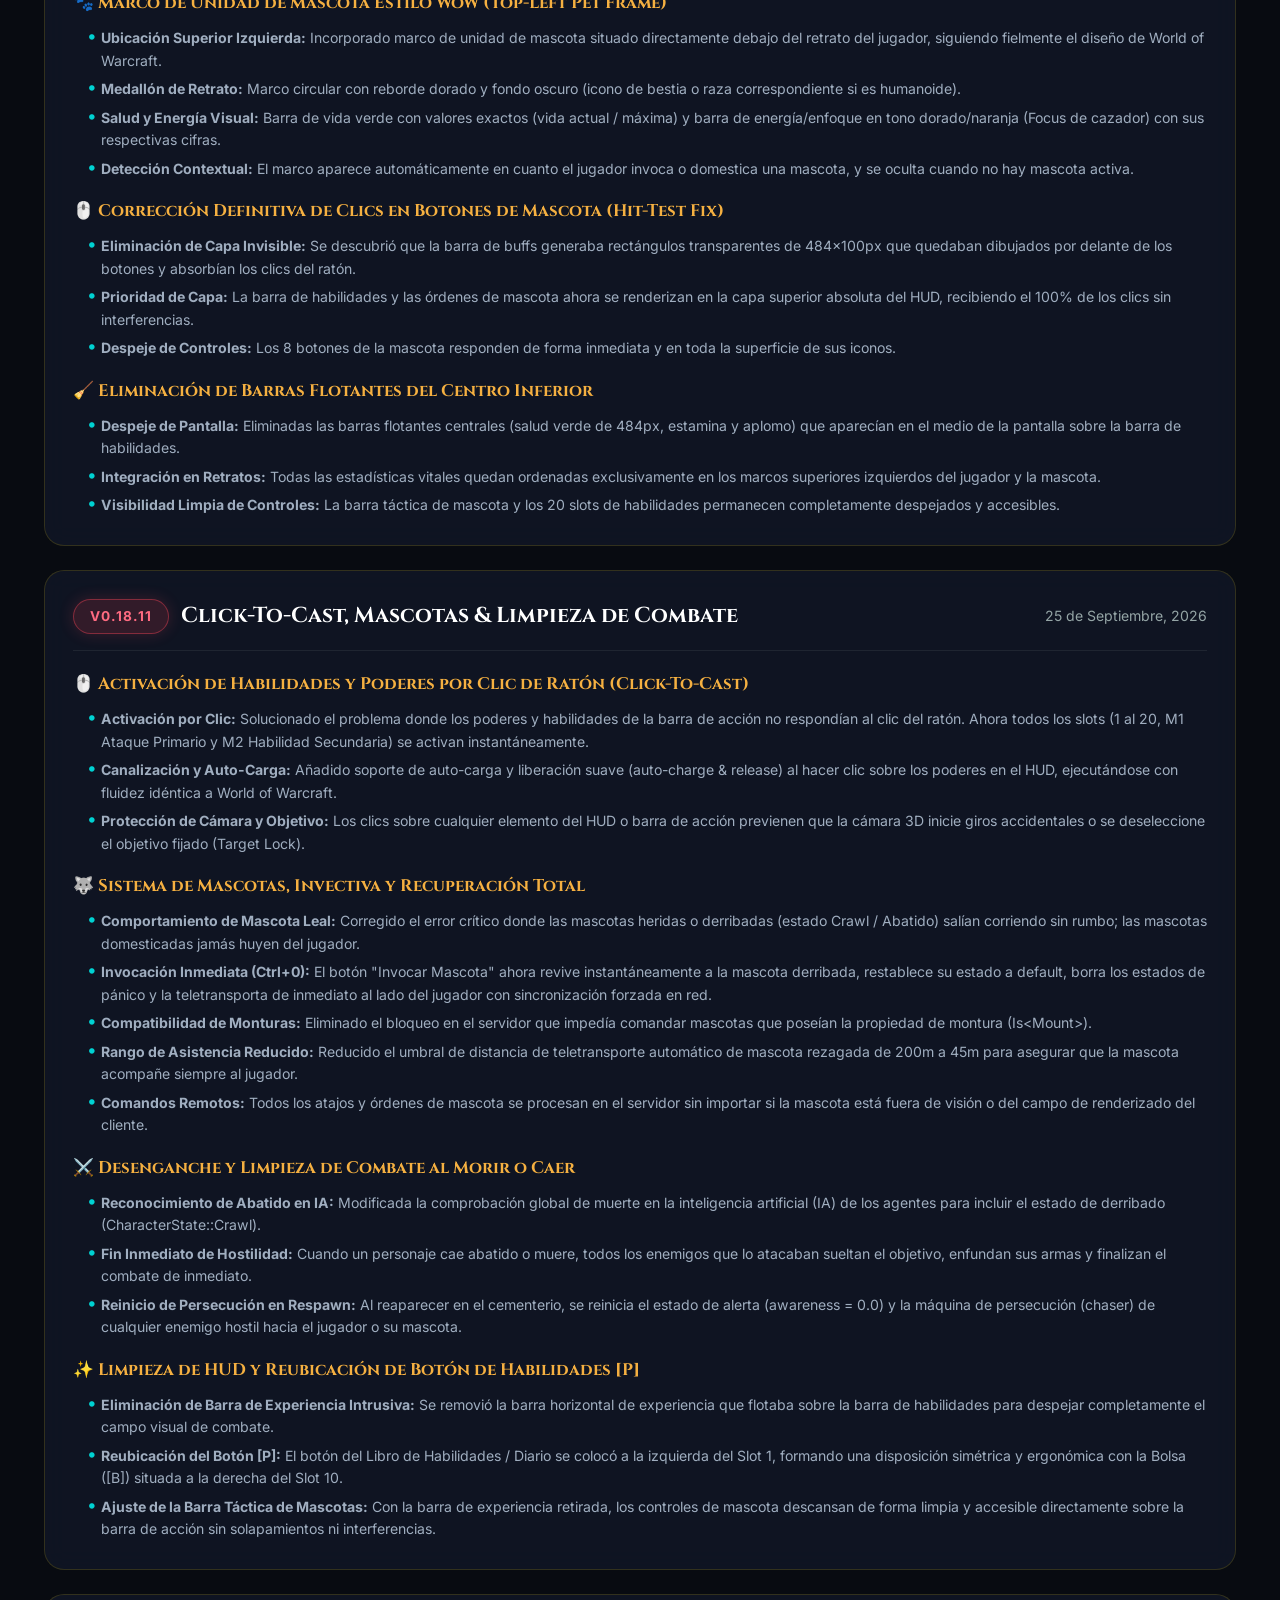
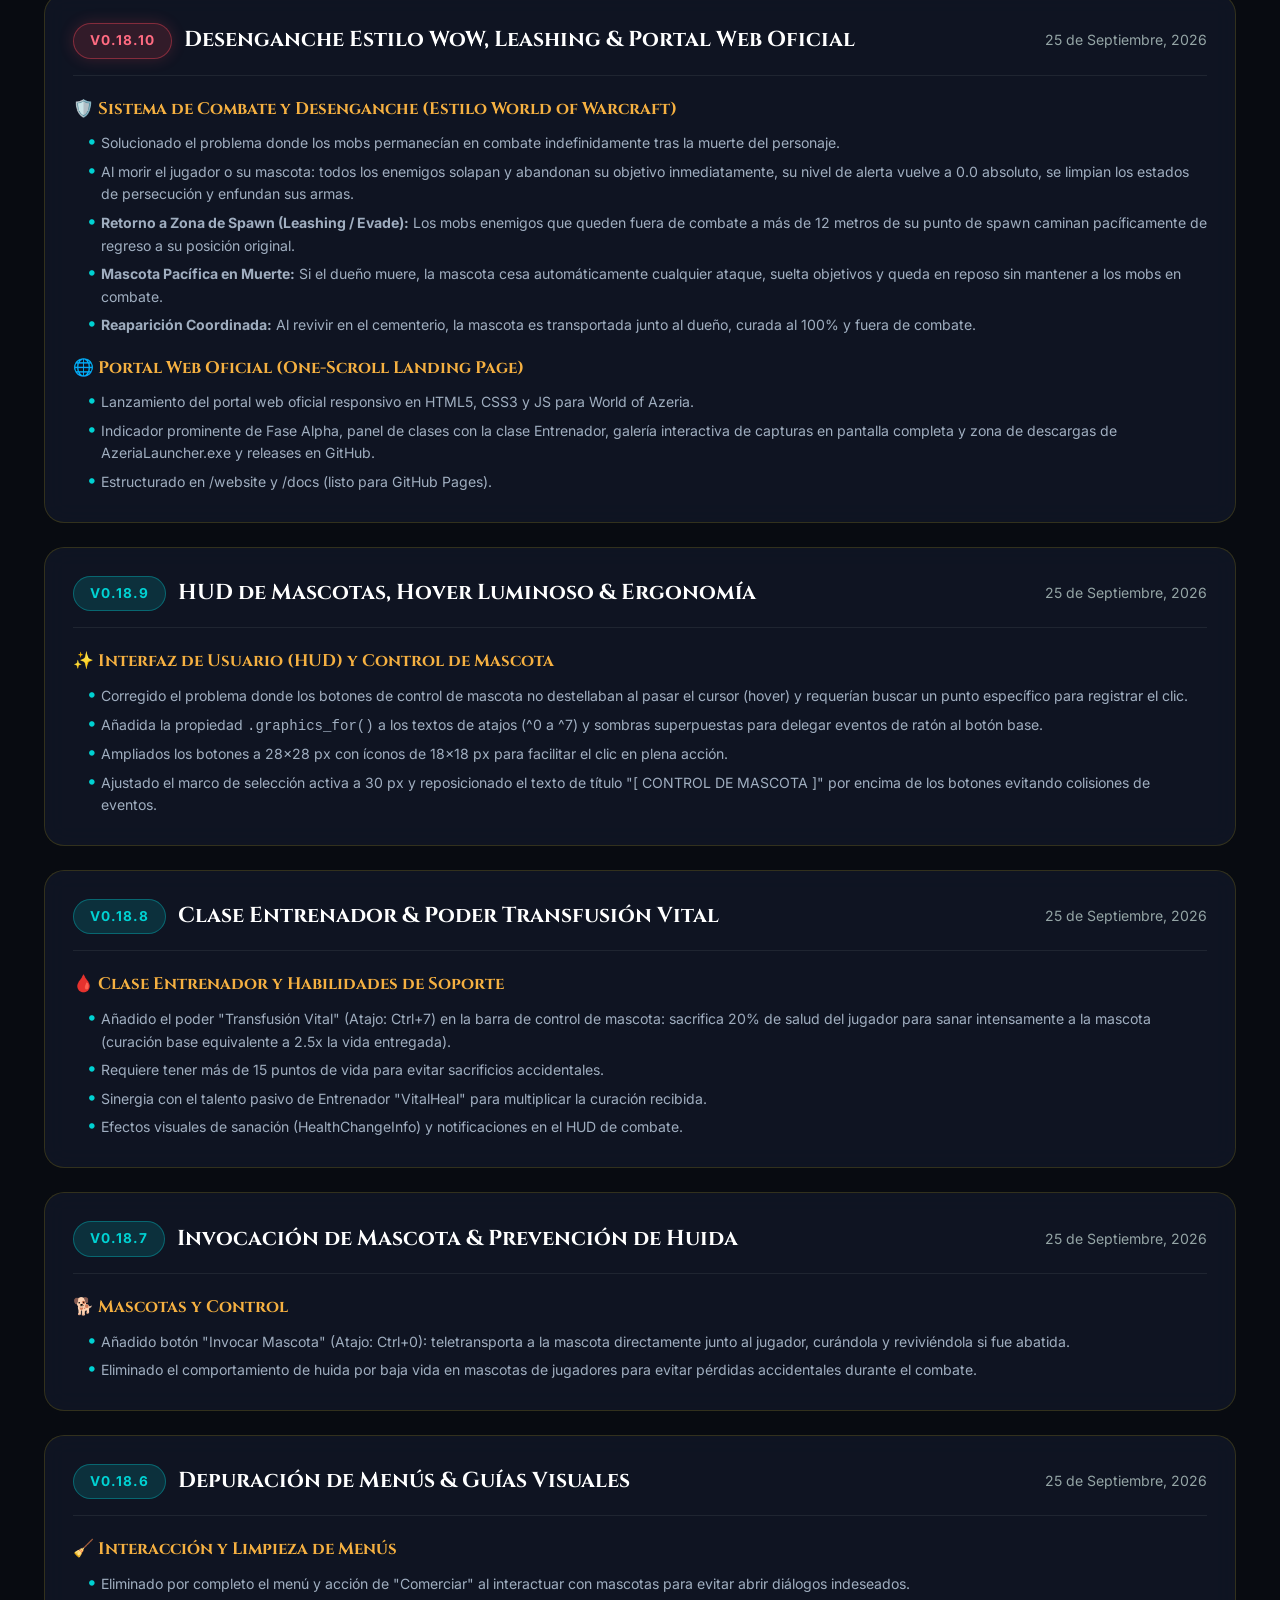
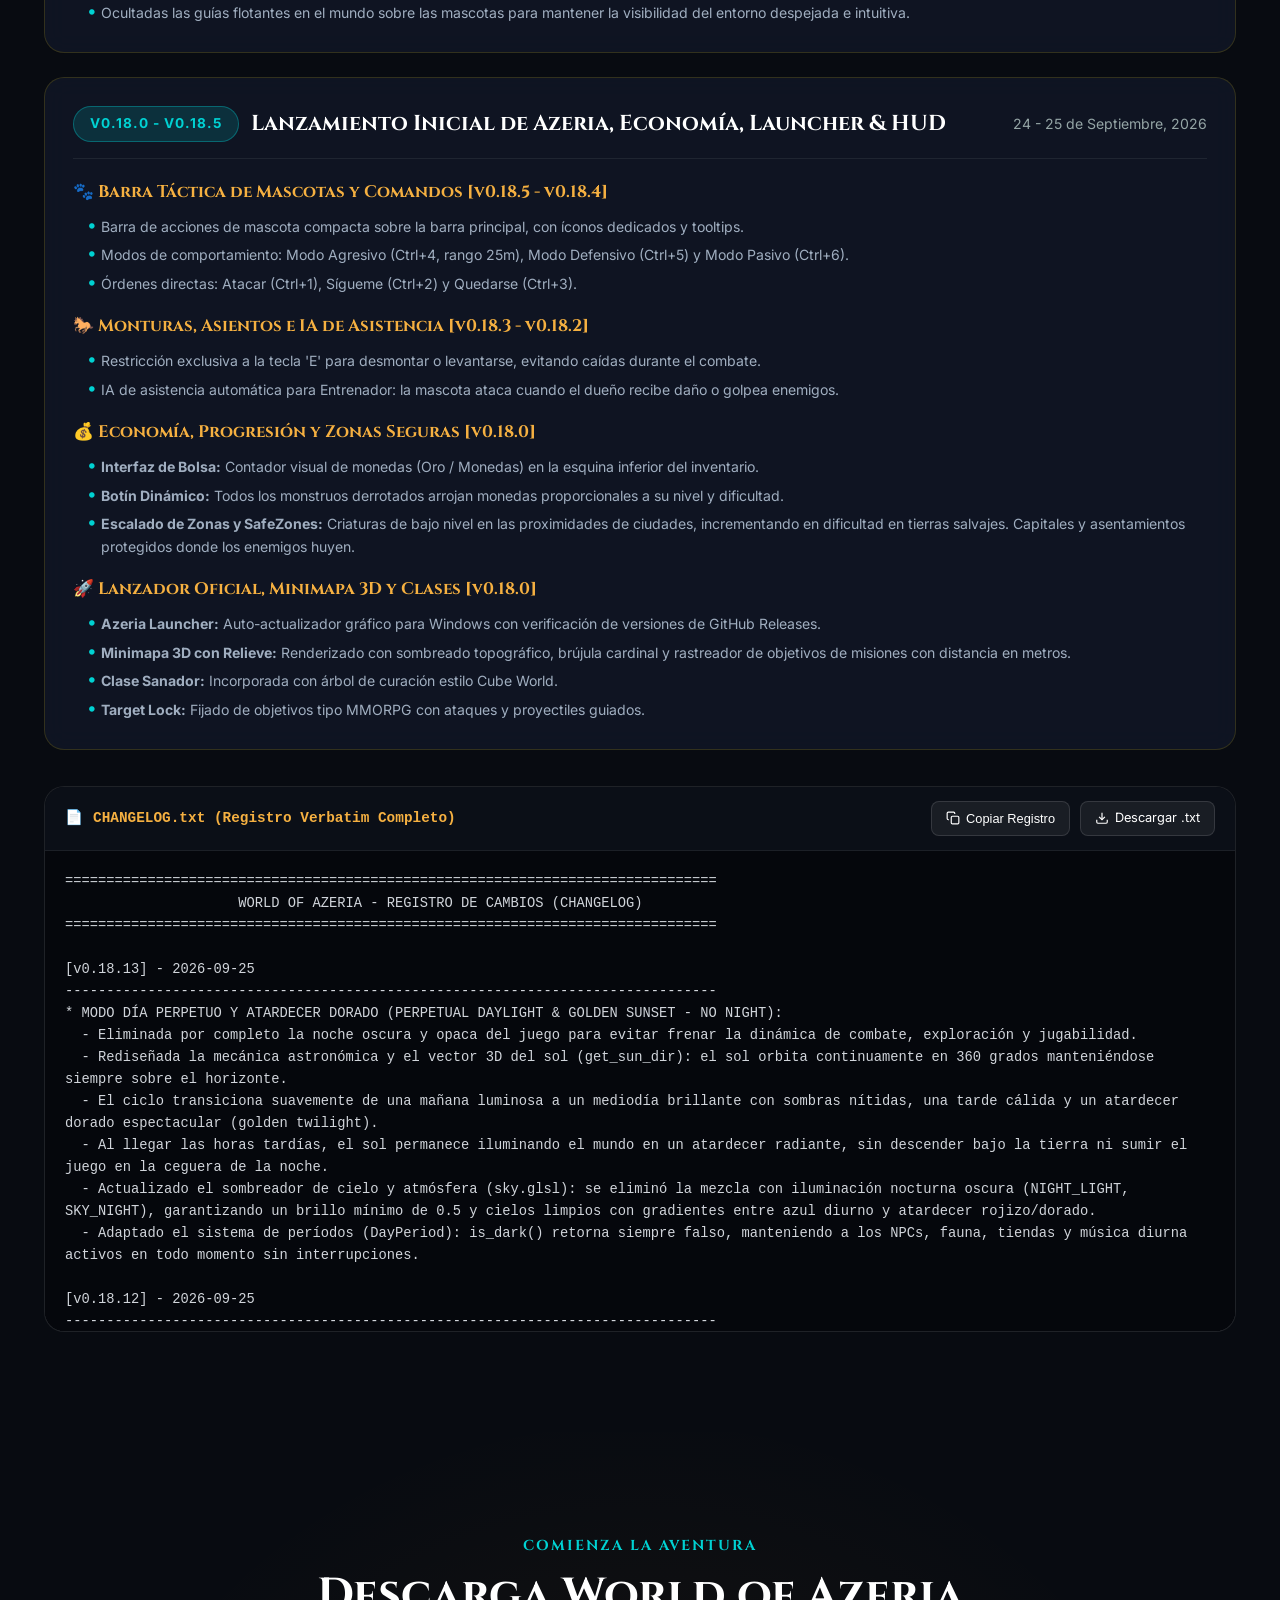
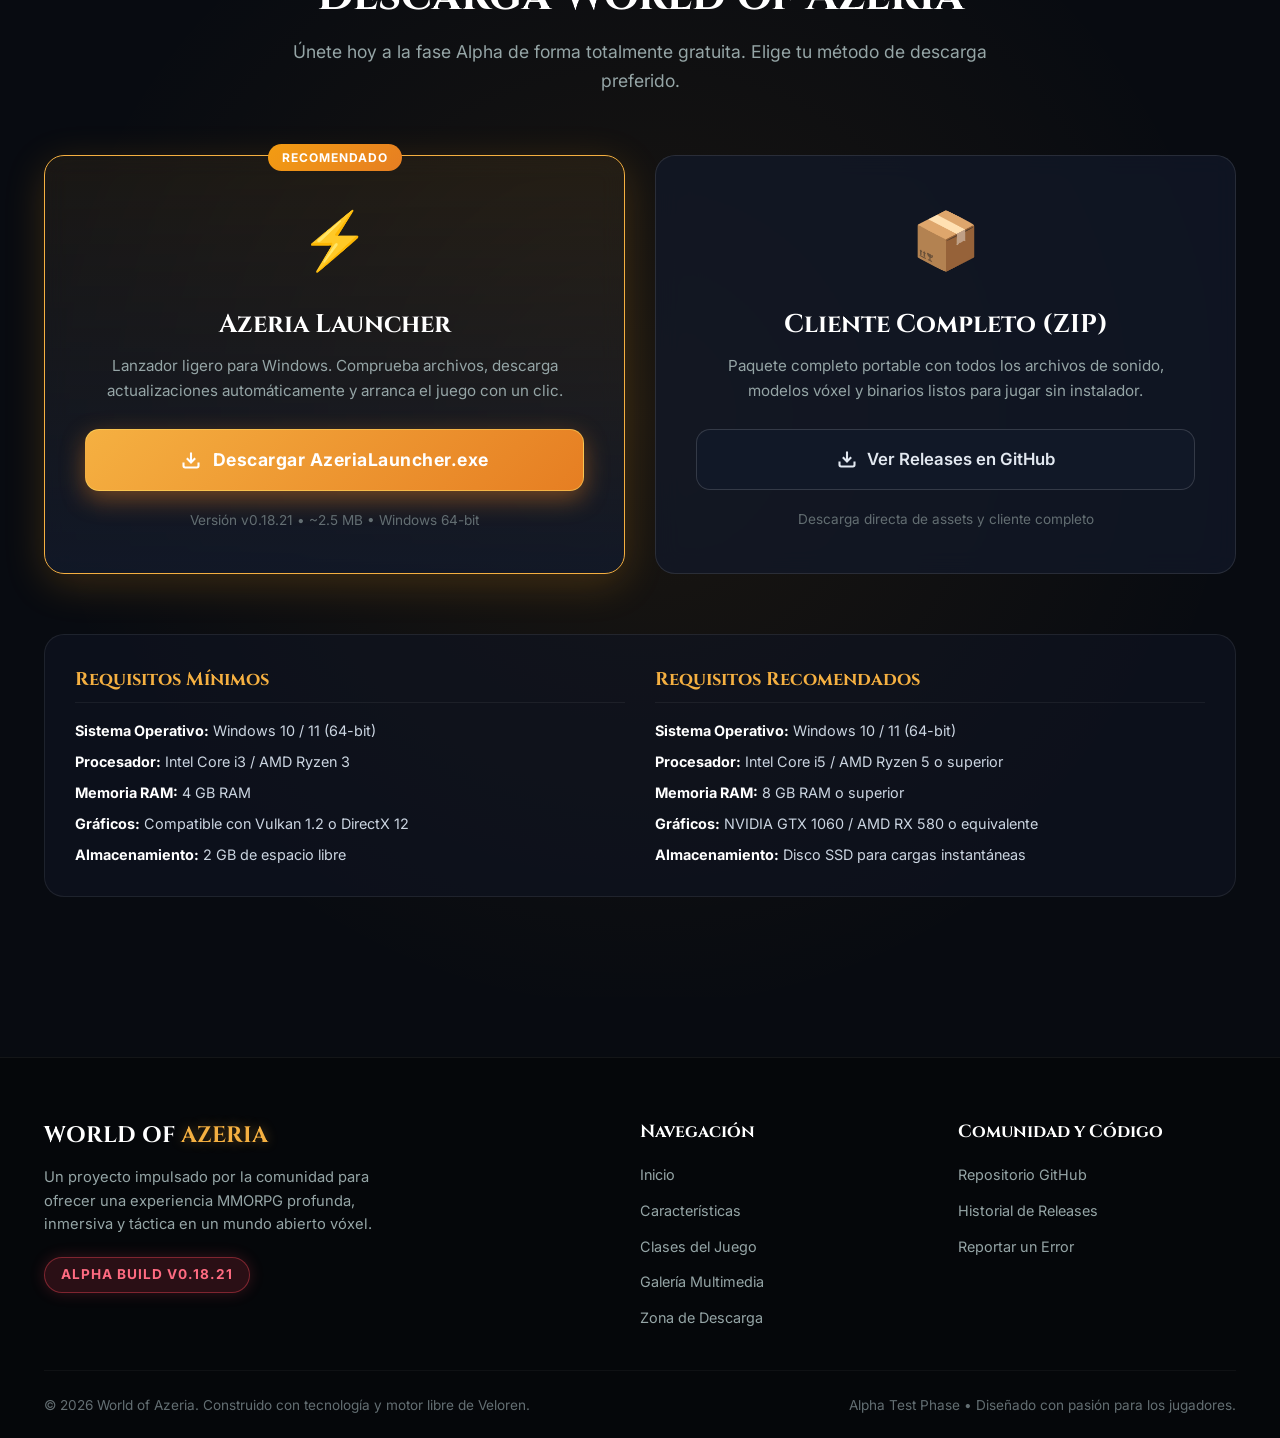
==== commit cf99605e: "fix(controls): corregir disparo infinito al pulsar boton 1 eliminando retencion de auto-carga (v0.18" ====
--- a/website/index.html
+++ b/website/index.html
@@ -58,7 +58,7 @@
           <span class="pulse-dot"></span>
           Fase Alpha Abierta
         </span>
-        <span class="badge badge-version">Parche v0.18.20</span>
+        <span class="badge badge-version">Parche v0.18.21</span>
       </div>
 
       <h1 class="hero-title">
@@ -291,14 +291,15 @@
       <div class="section-header">
         <span class="section-tag">Historial de Actualizaciones</span>
         <h2 class="section-title">Registro de Cambios Oficial</h2>
-        <p class="section-description">Consulta el historial completo de cambios, mejoras tácticas y notas de versión de World of Azeria desde la v0.18.0 hasta la v0.18.20.</p>
+        <p class="section-description">Consulta el historial completo de cambios, mejoras tácticas y notas de versión de World of Azeria desde la v0.18.0 hasta la v0.18.21.</p>
       </div>
 
       <!-- Controles de Filtro y Búsqueda -->
       <div class="changelog-controls">
         <div class="changelog-filters">
           <button class="changelog-filter-btn active" data-filter="all">Todas las Versiones</button>
-          <button class="changelog-filter-btn" data-filter="v0.18.20">v0.18.20 (Actual)</button>
+          <button class="changelog-filter-btn" data-filter="v0.18.21">v0.18.21 (Actual)</button>
+          <button class="changelog-filter-btn" data-filter="v0.18.20">v0.18.20</button>
           <button class="changelog-filter-btn" data-filter="v0.18.19">v0.18.19</button>
           <button class="changelog-filter-btn" data-filter="v0.18.18">v0.18.18</button>
           <button class="changelog-filter-btn" data-filter="v0.18.17">v0.18.17</button>
@@ -323,8 +324,25 @@
 
       <!-- Timeline de Tarjetas Detalladas -->
       <div class="changelog-timeline" id="changelogTimeline">
+        <!-- v0.18.21 -->
+        <article class="changelog-card latest" data-version="v0.18.21">
+          <div class="changelog-card-header">
+            <div class="changelog-version-meta">
+              <span class="badge badge-alpha">v0.18.21</span>
+              <h3 class="changelog-version-title">⚡ Corrección de Disparo Infinito y Control Preciso de Habilidades</h3>
+            </div>
+            <span class="changelog-date">26 de Septiembre, 2026</span>
+          </div>
+          
+          <h4 class="changelog-section-title">🎯 Control y Fluidez de Combate</h4>
+          <ul class="changelog-sublist">
+            <li><strong>Disparo Único por Pulsación:</strong> Se eliminó el bloqueo en el cliente de Voxygen que retenía el botón 1 pulsado evitando enviar el evento de soltado (<code>state: false</code>). Al presionar repetidamente el botón 1 (Ataque Primario / Orbe de Poder del Entrenador), se ejecuta un único disparo de forma precisa sin encolarse ni disparar en bucle infinito.</li>
+            <li><strong>Liberación Inmediata de Acciones:</strong> Ataques primarios, secundarios y habilidades de la barra responden de inmediato al presionar y soltar las teclas sin retenciones artificiales.</li>
+          </ul>
+        </article>
+
         <!-- v0.18.20 -->
-        <article class="changelog-card latest" data-version="v0.18.20">
+        <article class="changelog-card" data-version="v0.18.20">
           <div class="changelog-card-header">
             <div class="changelog-version-meta">
               <span class="badge badge-alpha">v0.18.20</span>
@@ -951,7 +969,7 @@
             <svg width="20" height="20" viewBox="0 0 24 24" fill="none" stroke="currentColor" stroke-width="2.5"><path d="M21 15v4a2 2 0 0 1-2 2H5a2 2 0 0 1-2-2v-4"/><polyline points="7 10 12 15 17 10"/><line x1="12" y1="15" x2="12" y2="3"/></svg>
             Descargar AzeriaLauncher.exe
           </a>
-          <span class="download-meta">Versión v0.18.20 • ~2.5 MB • Windows 64-bit</span>
+          <span class="download-meta">Versión v0.18.21 • ~2.5 MB • Windows 64-bit</span>
         </div>
 
         <!-- Cliente Completo ZIP -->
@@ -1002,7 +1020,7 @@
         <div class="footer-brand">
           <h3>WORLD OF <span class="text-gold">AZERIA</span></h3>
           <p>Un proyecto impulsado por la comunidad para ofrecer una experiencia MMORPG profunda, inmersiva y táctica en un mundo abierto vóxel.</p>
-          <div class="badge badge-alpha">Alpha Build v0.18.20</div>
+          <div class="badge badge-alpha">Alpha Build v0.18.21</div>
         </div>
 
         <div class="footer-col">
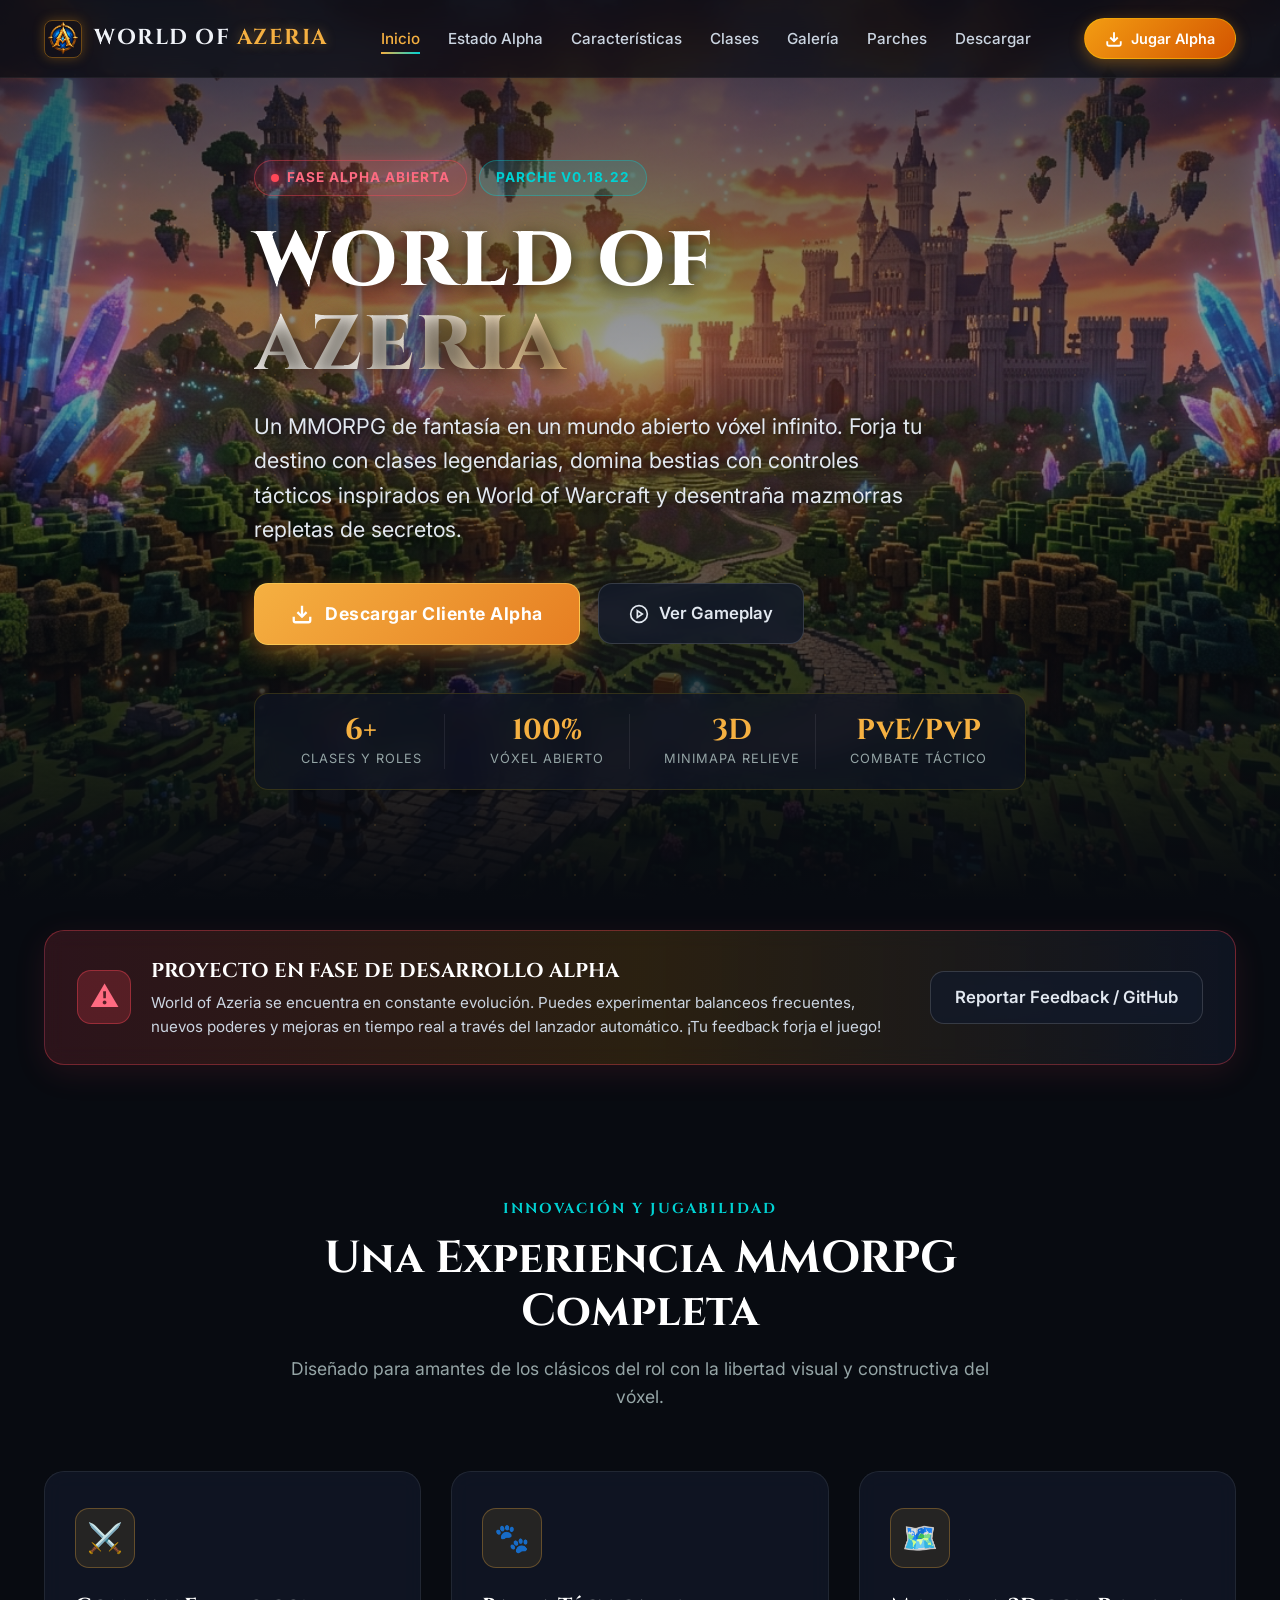
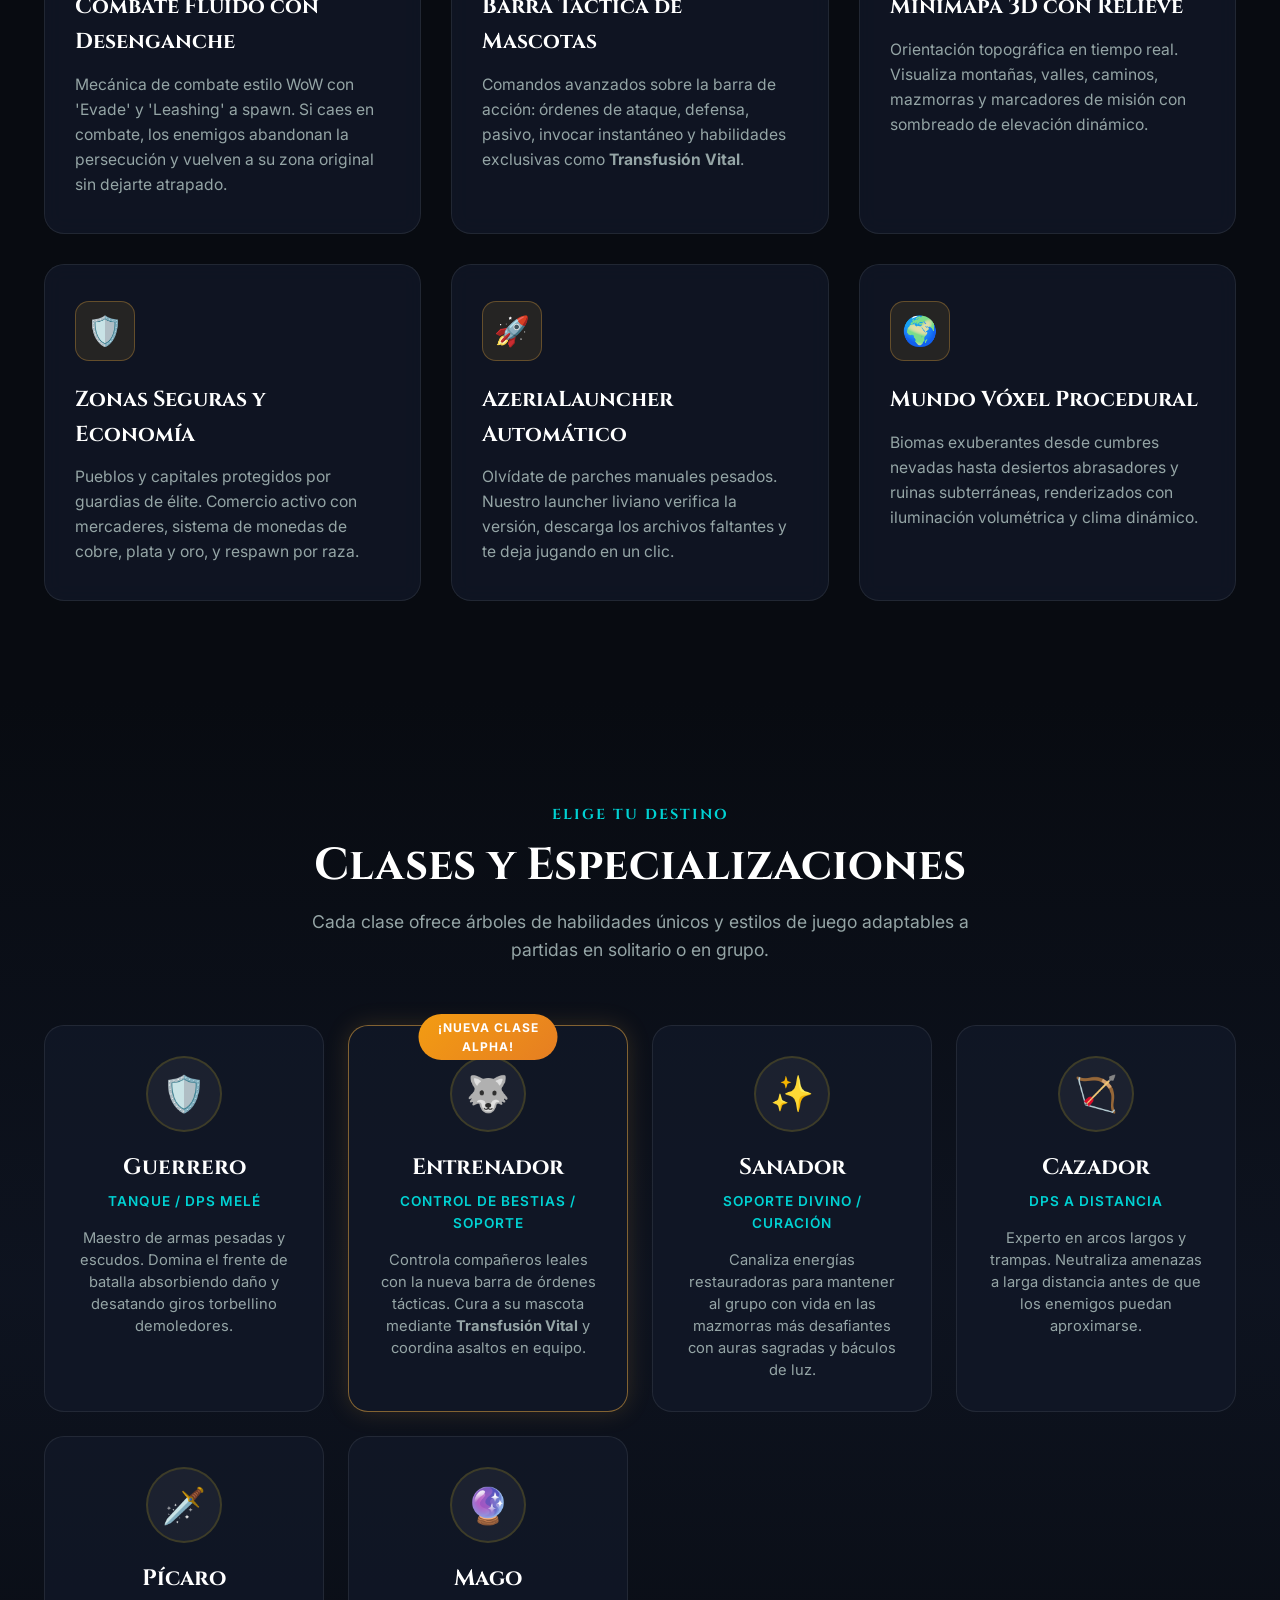
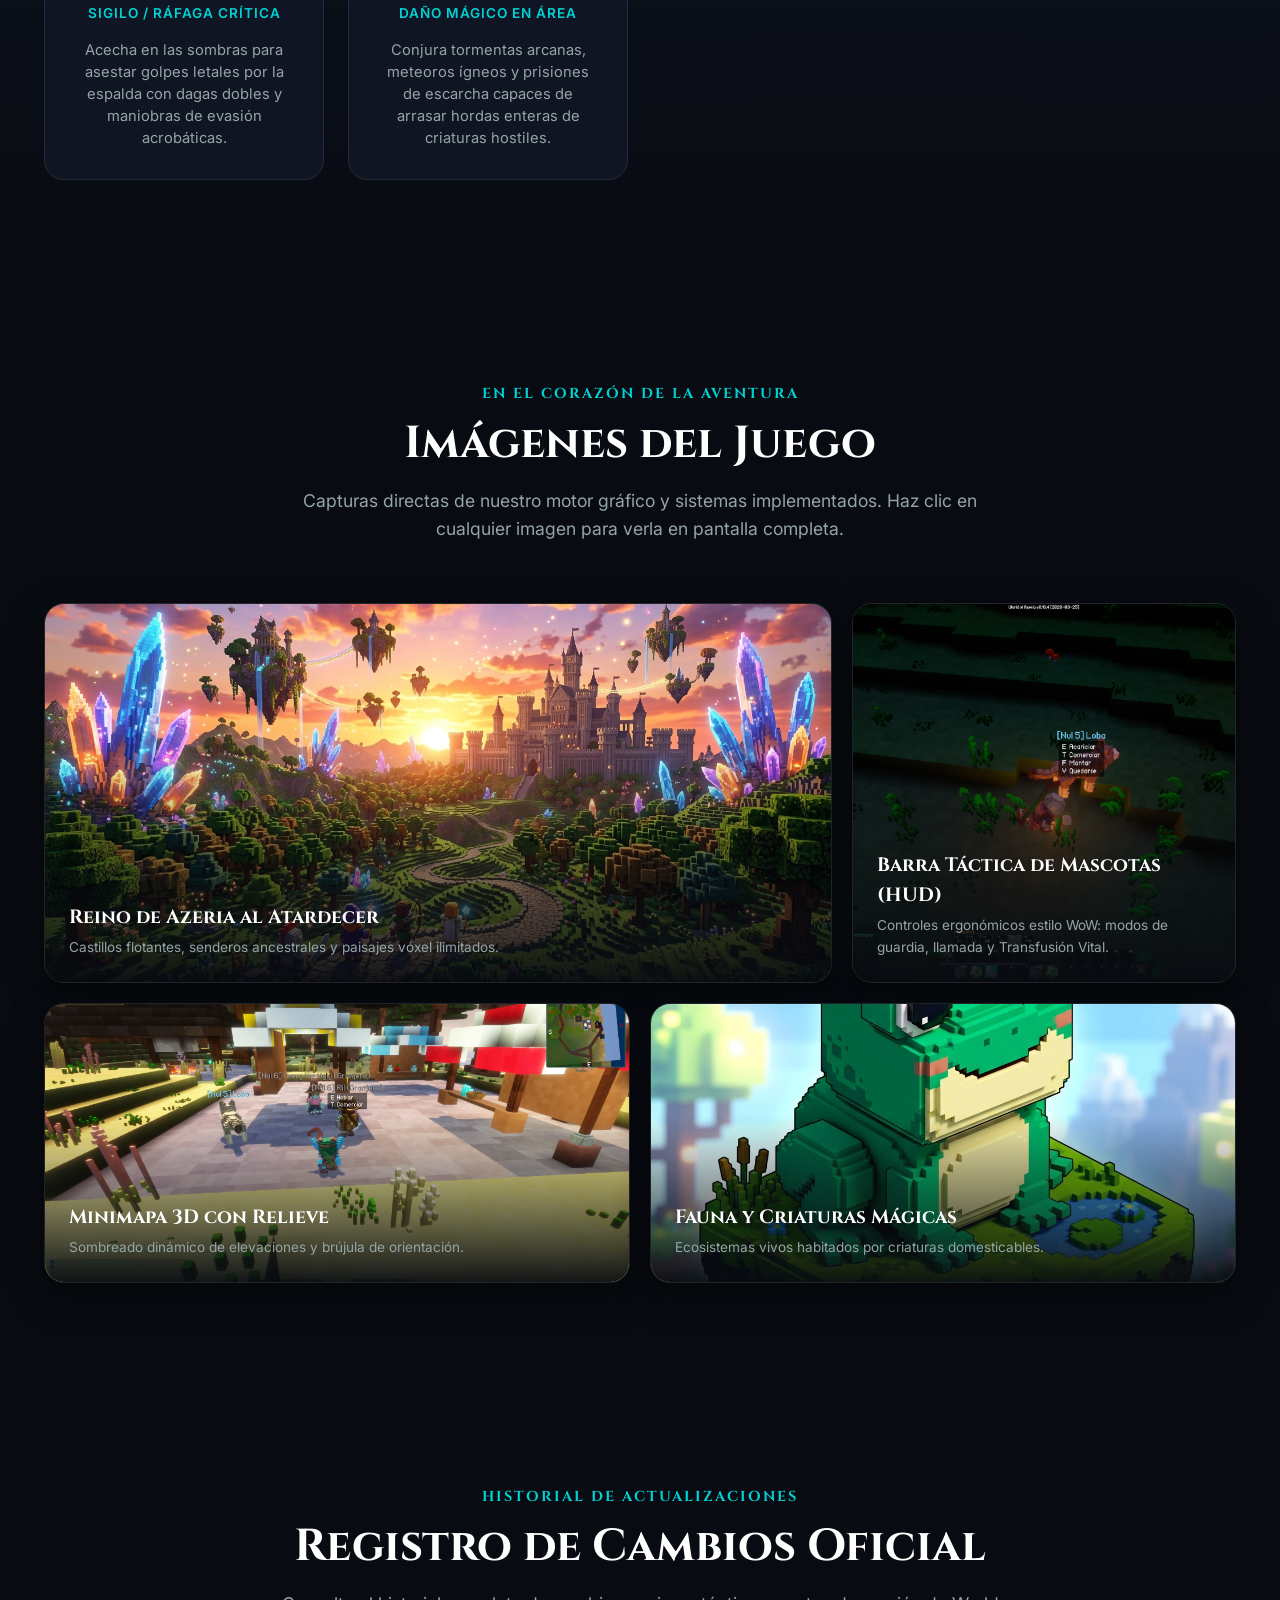
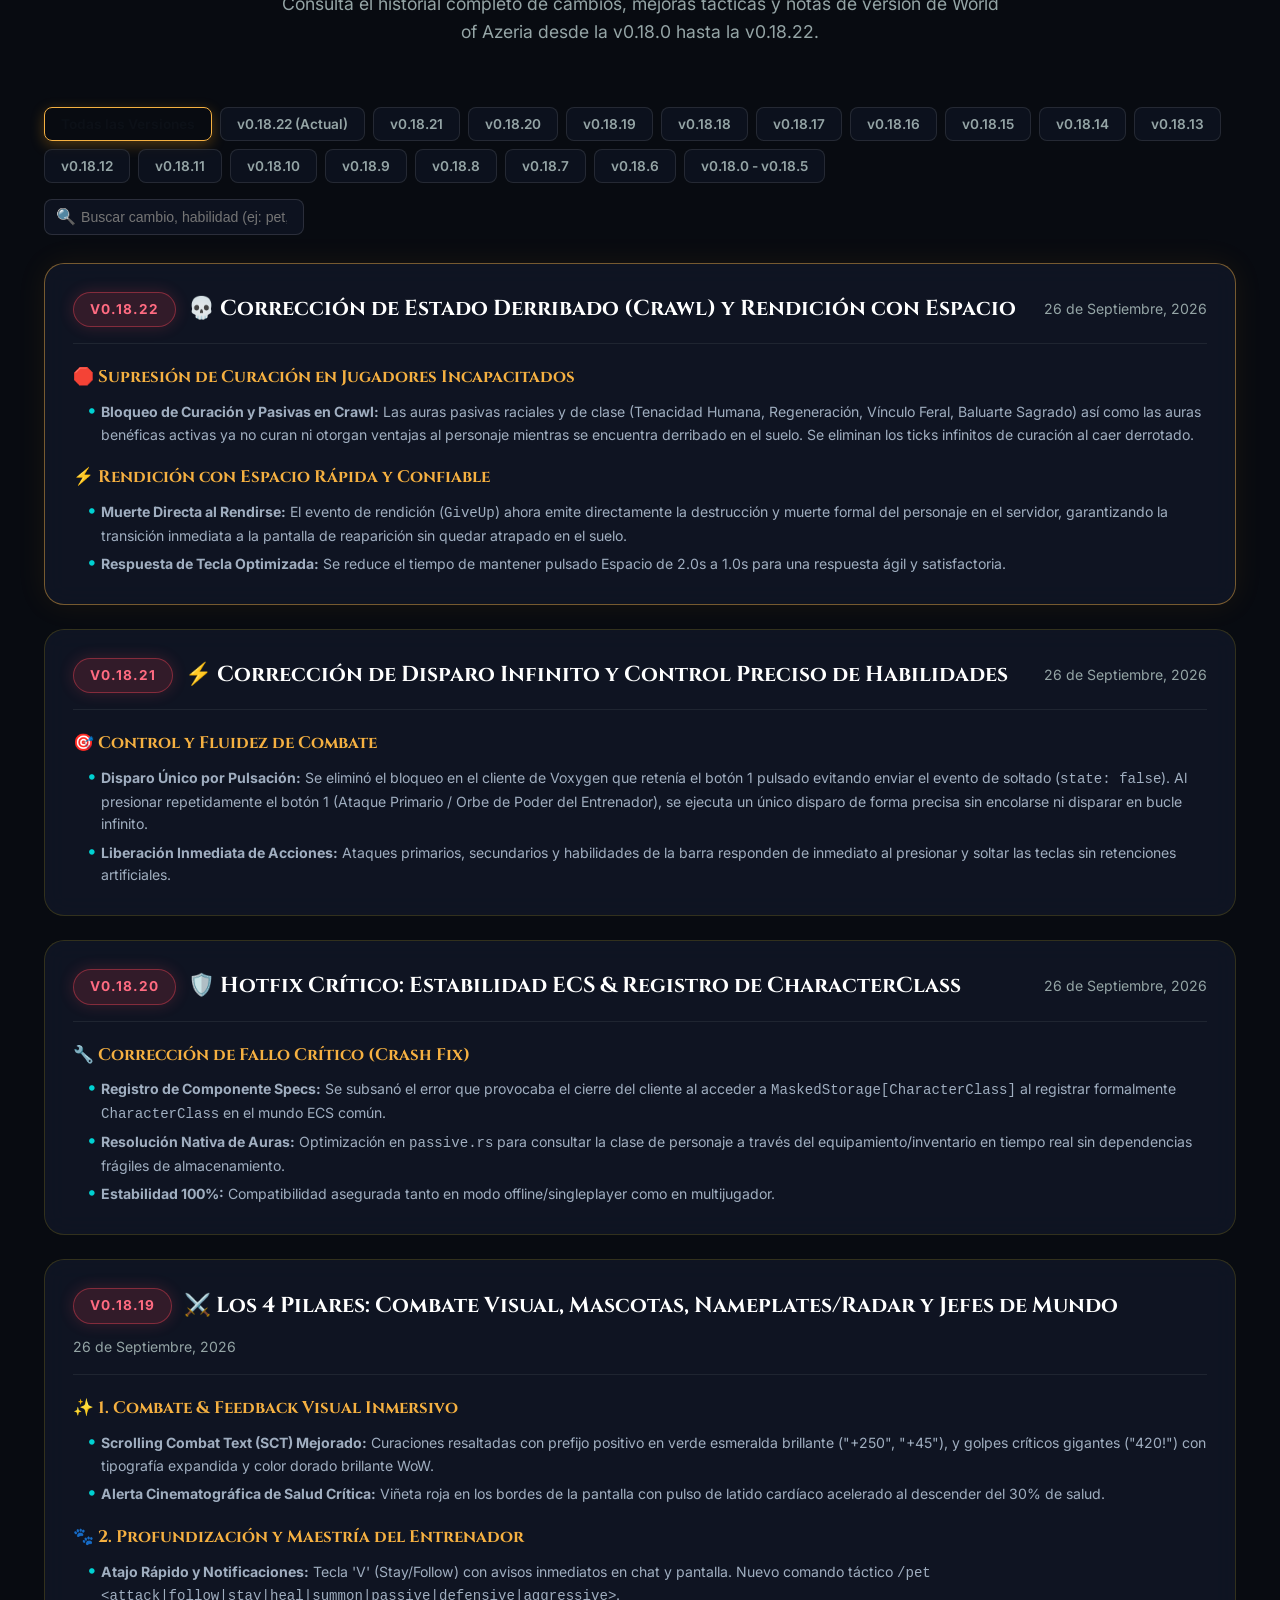
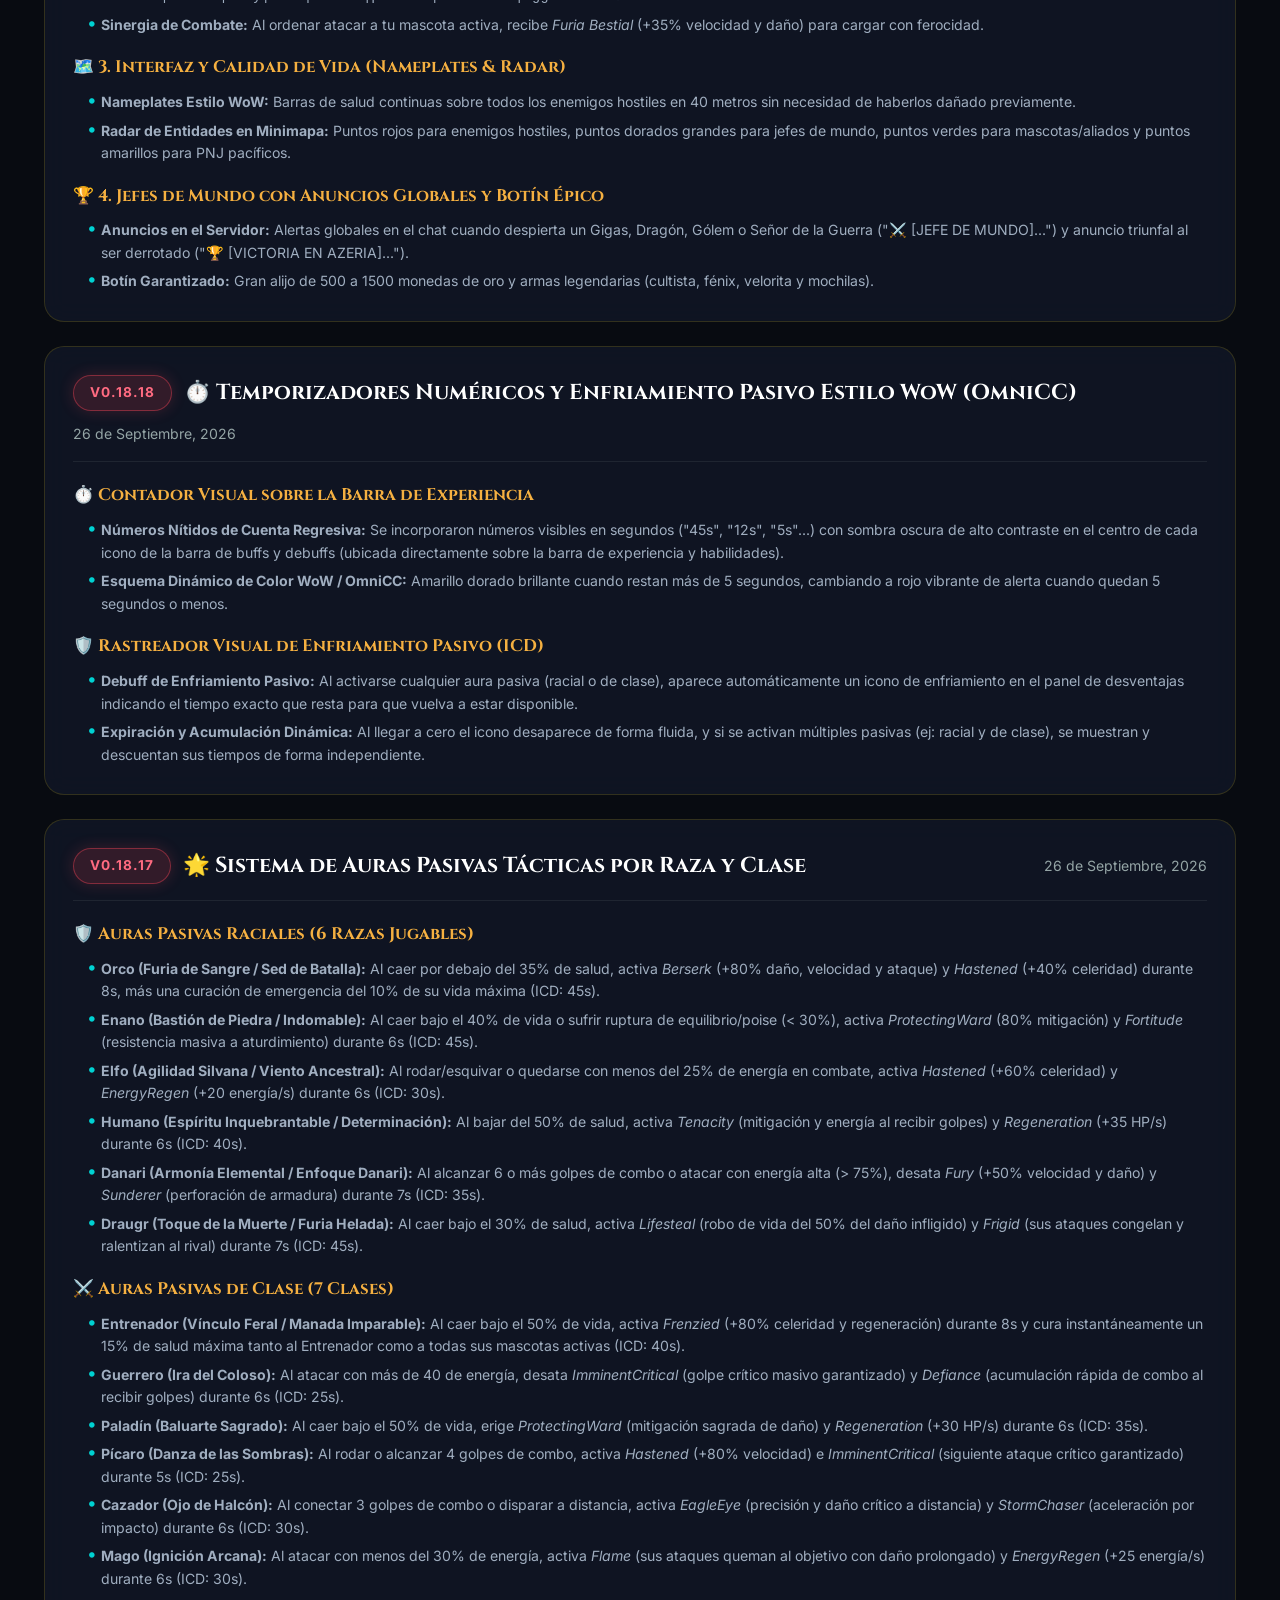
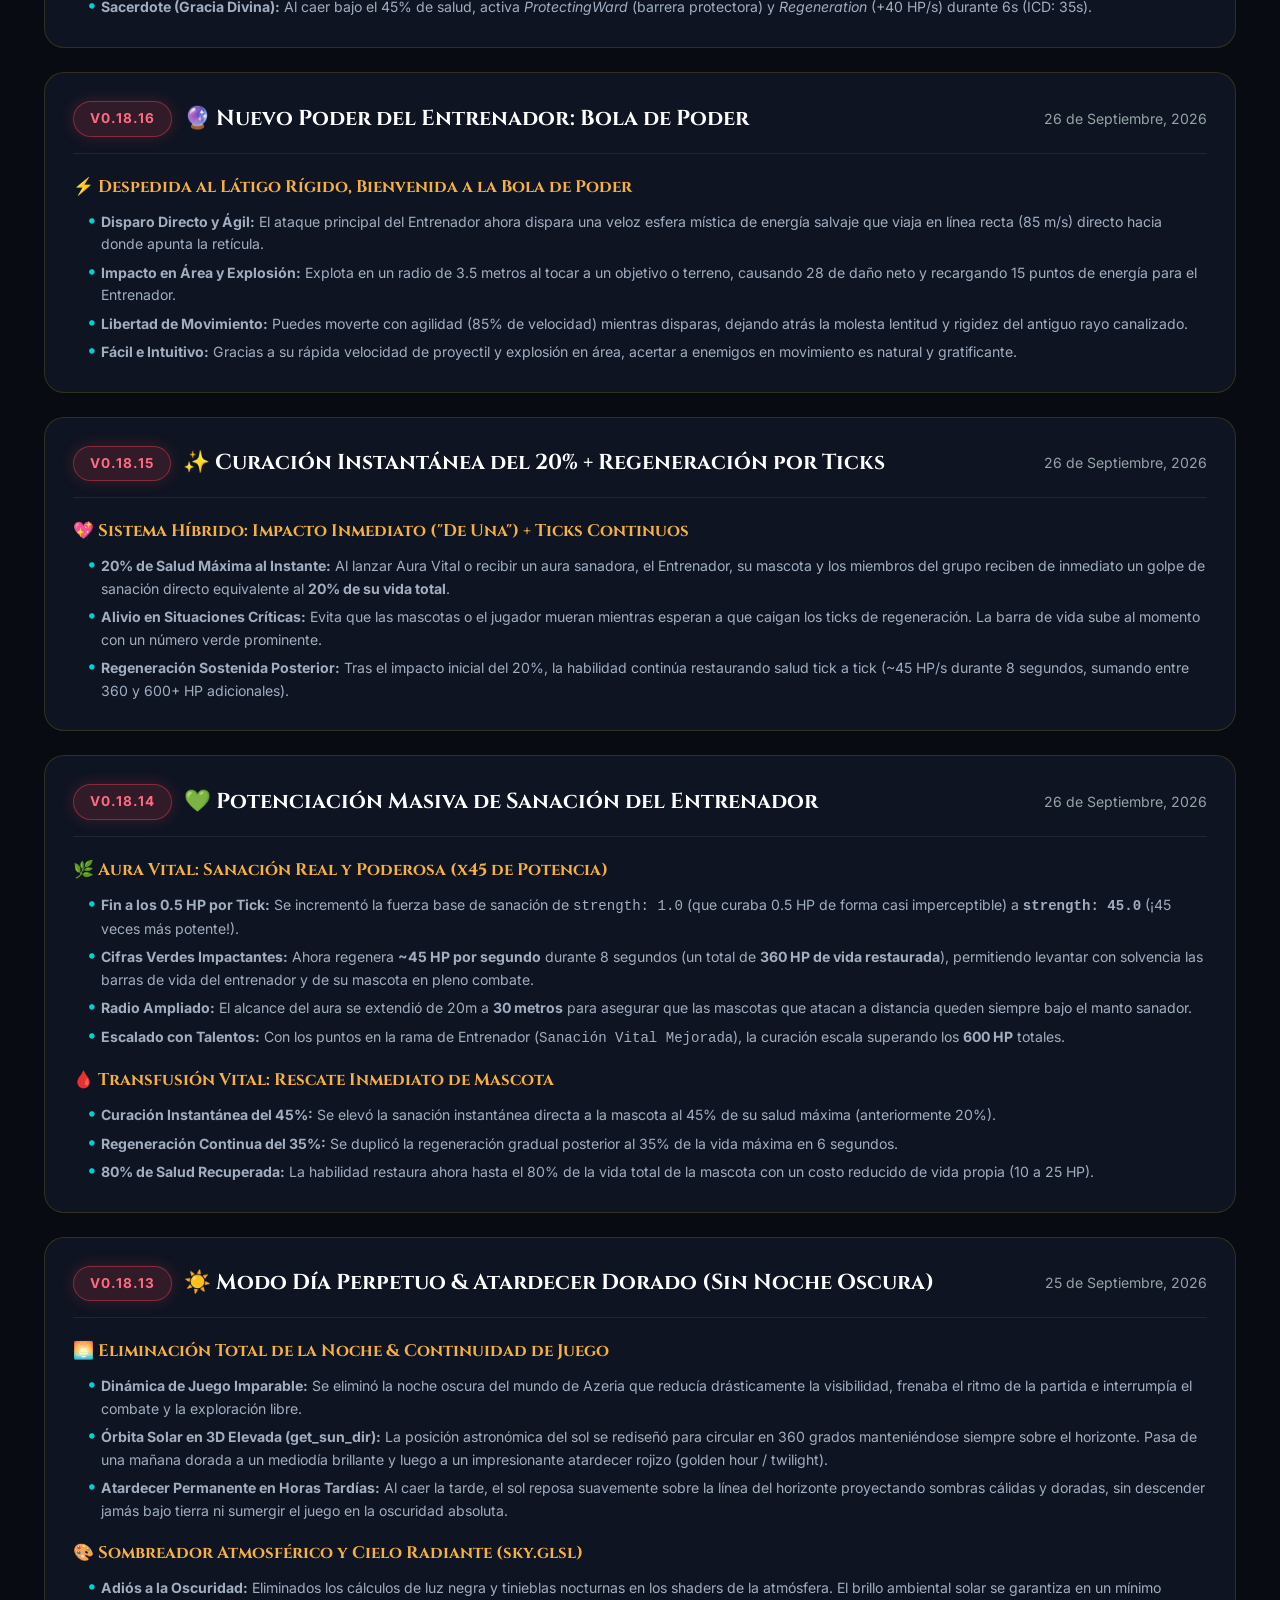
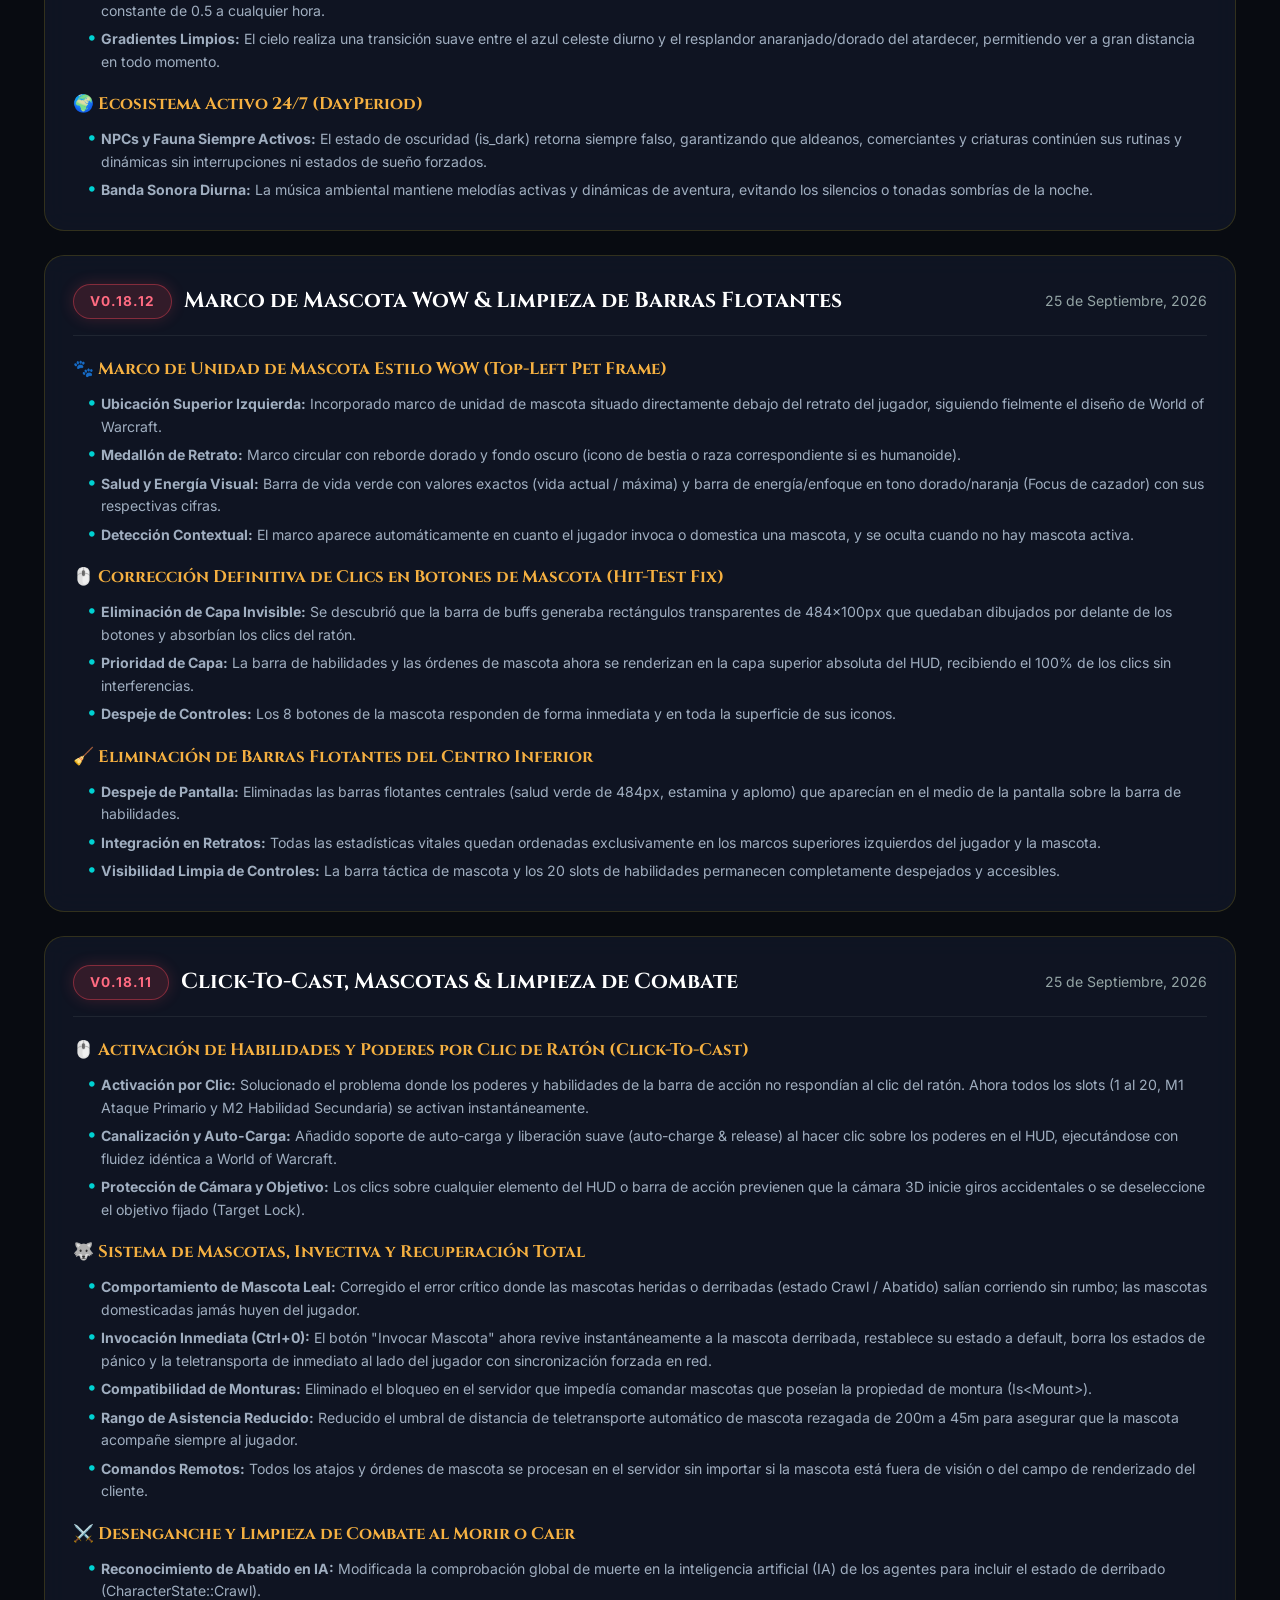
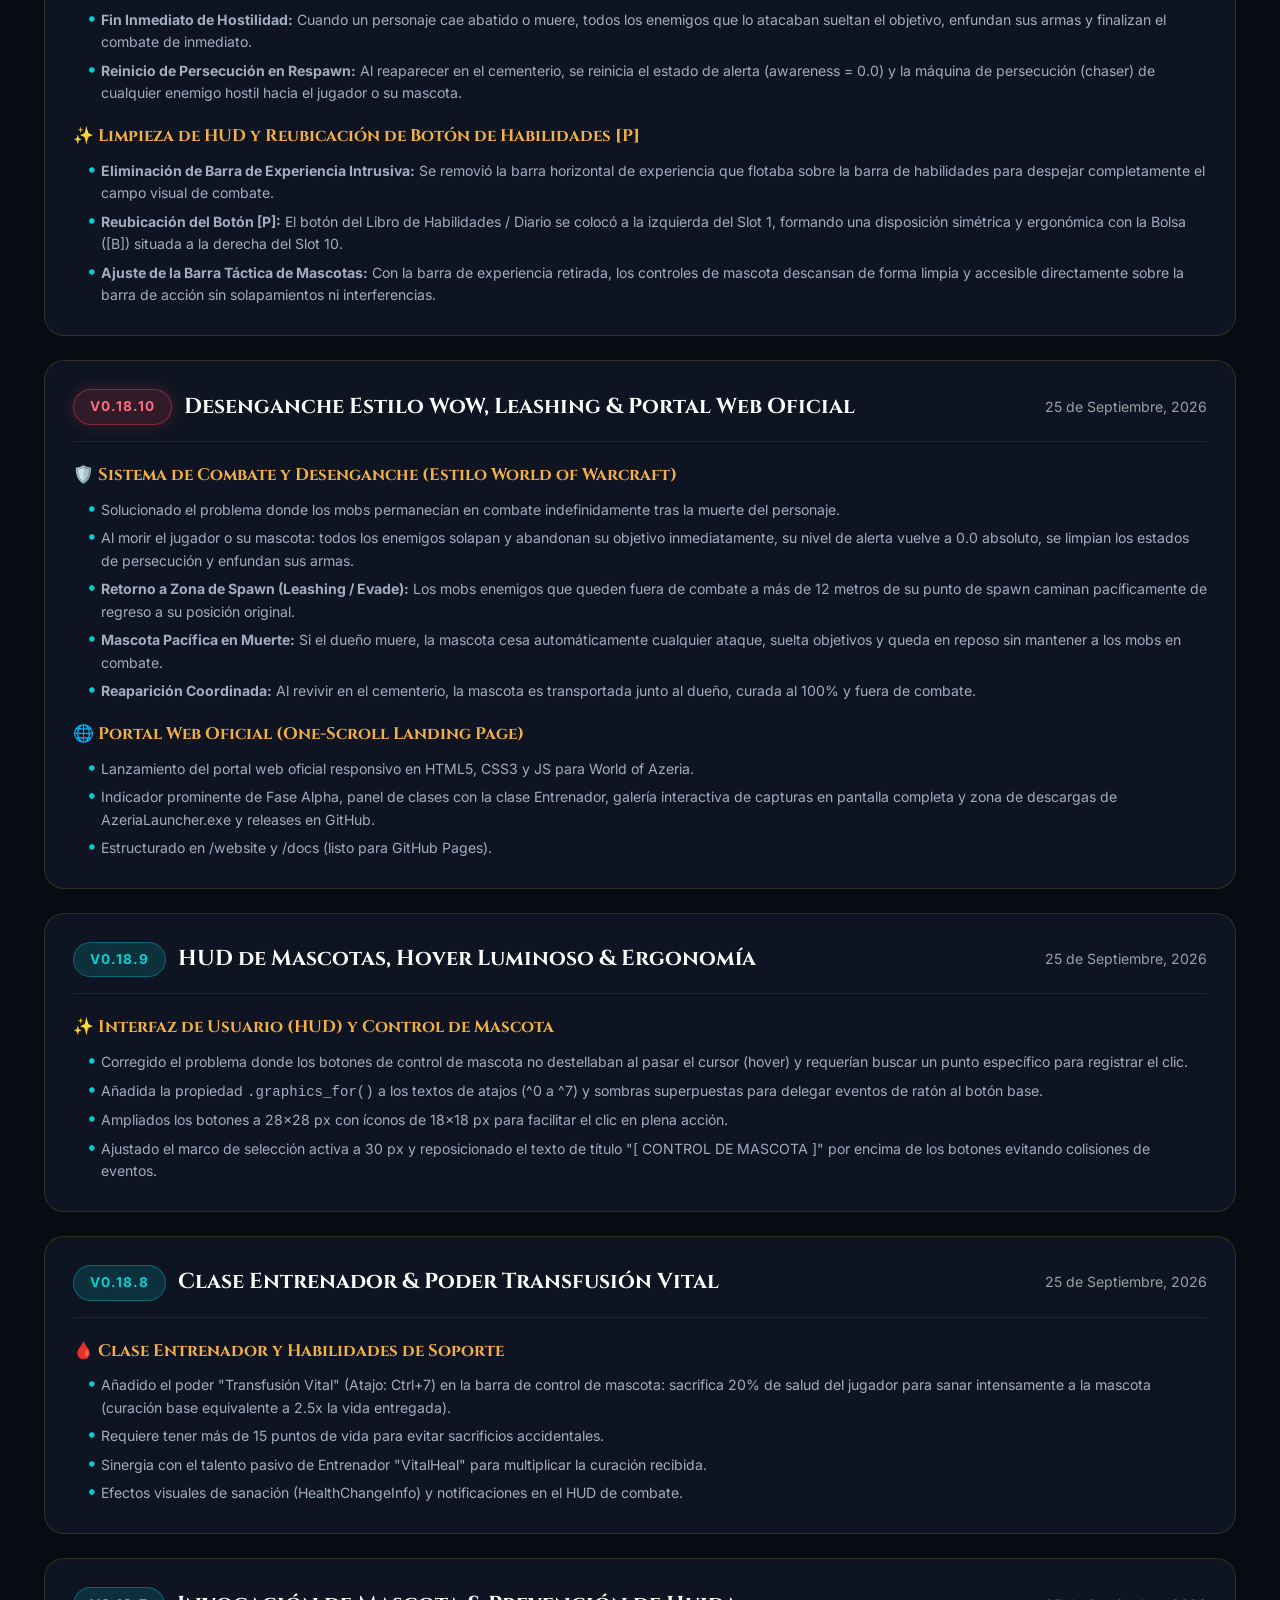
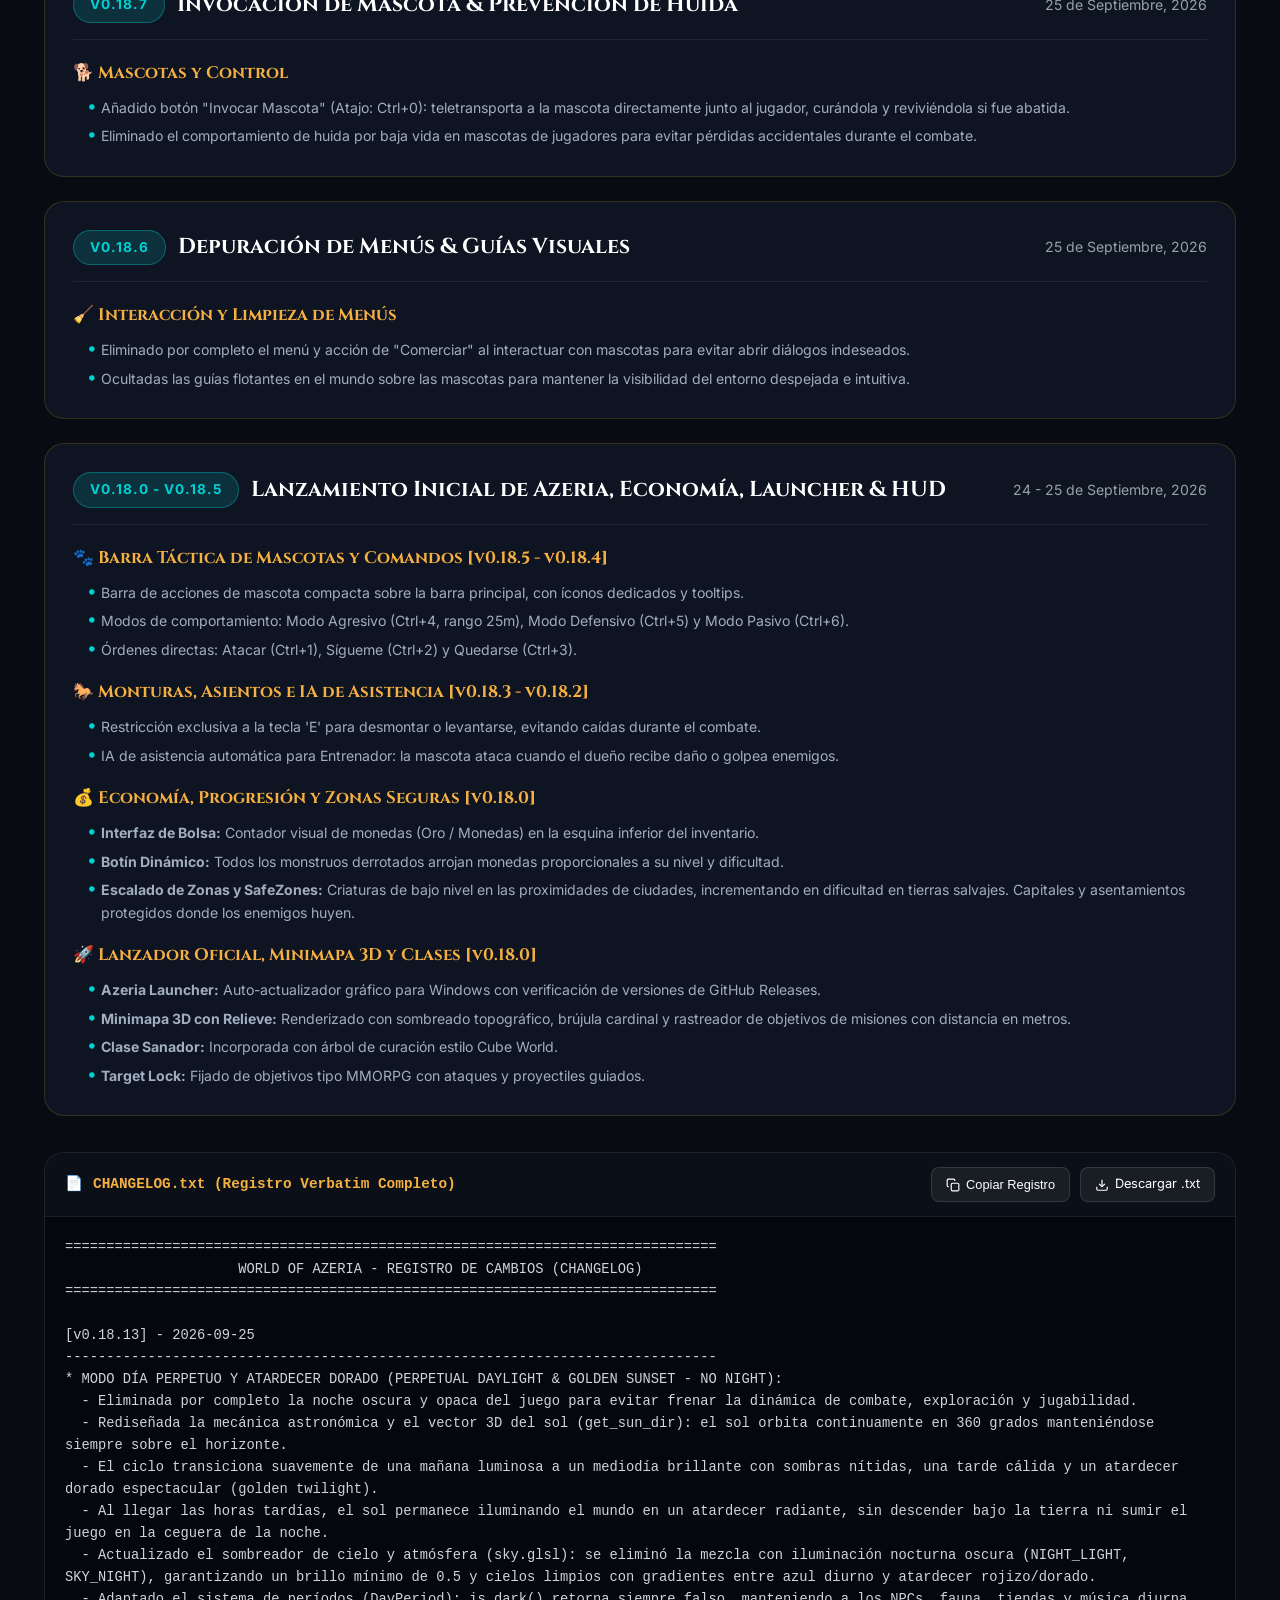
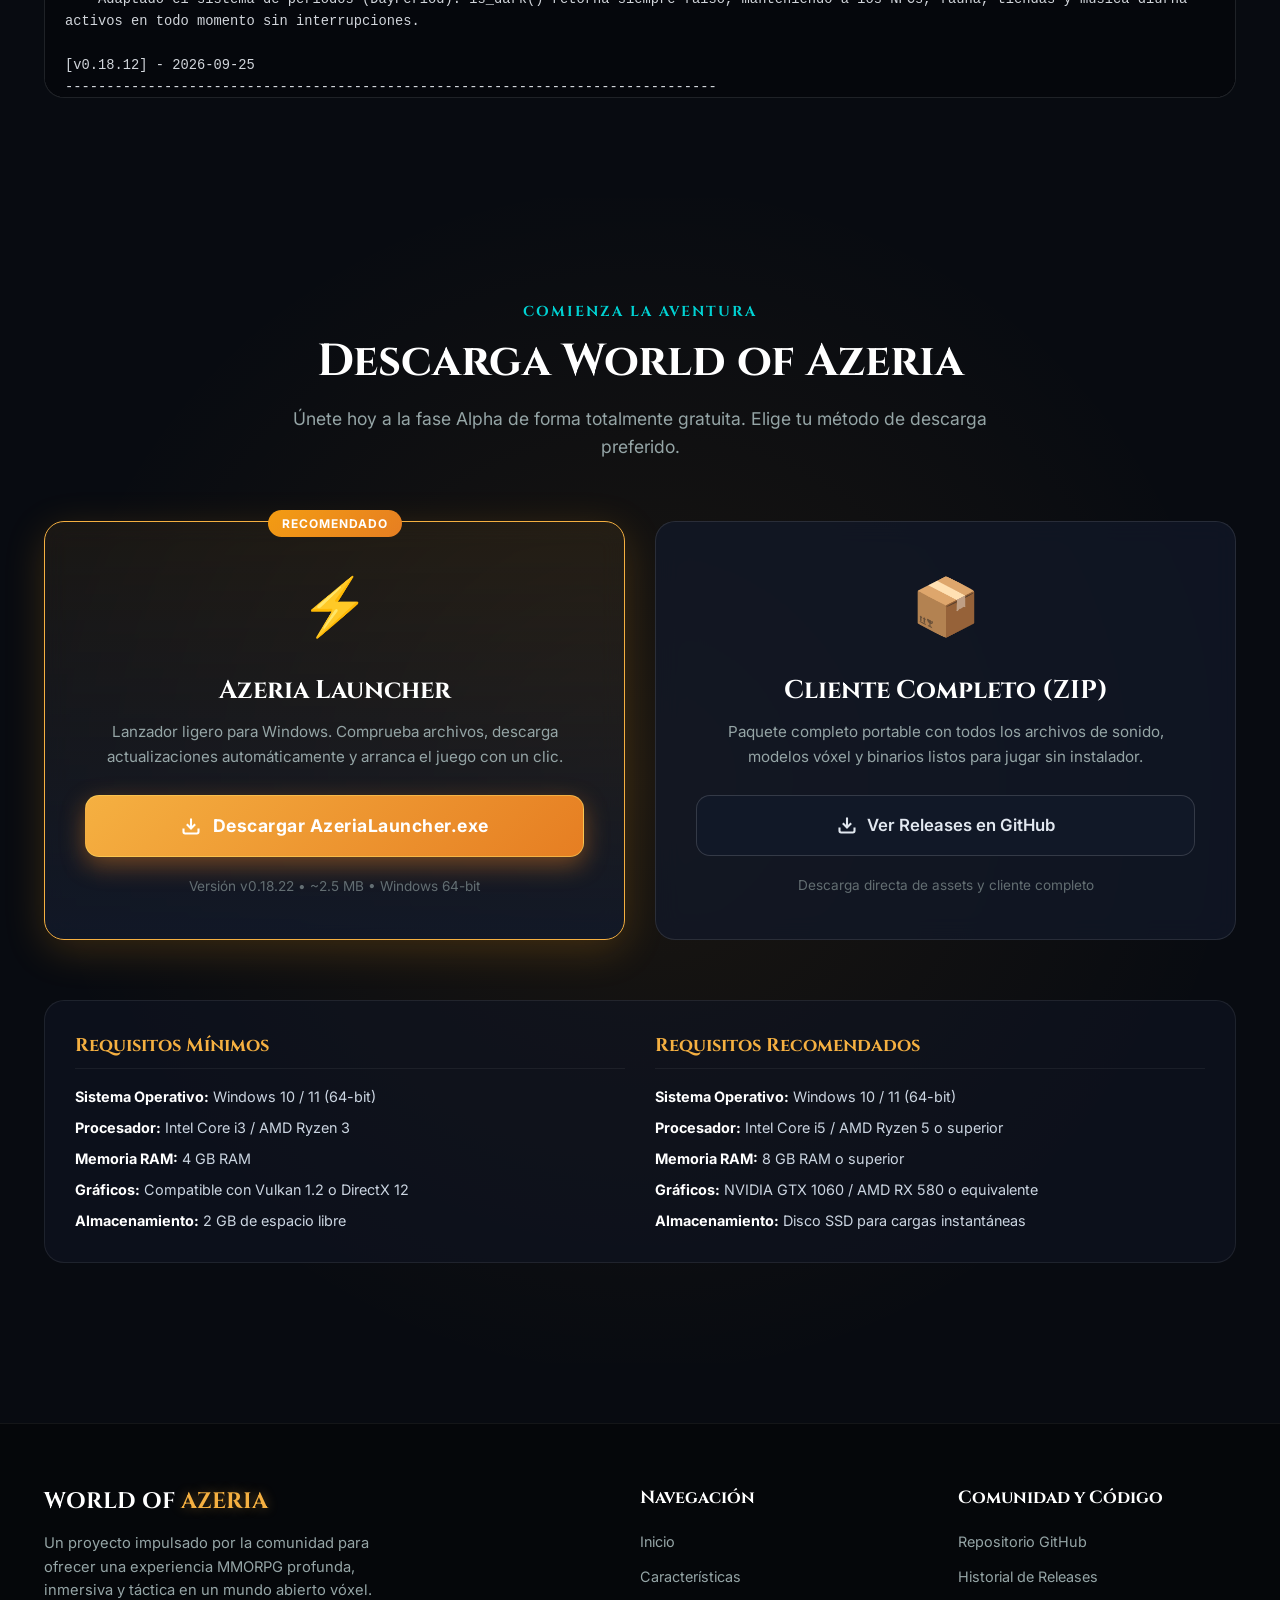
==== commit 8af00d23: "v0.18.22: Fix downed/crawl state healing loop and space give-up death transition" ====
--- a/website/index.html
+++ b/website/index.html
@@ -58,7 +58,7 @@
           <span class="pulse-dot"></span>
           Fase Alpha Abierta
         </span>
-        <span class="badge badge-version">Parche v0.18.21</span>
+        <span class="badge badge-version">Parche v0.18.22</span>
       </div>
 
       <h1 class="hero-title">
@@ -291,14 +291,15 @@
       <div class="section-header">
         <span class="section-tag">Historial de Actualizaciones</span>
         <h2 class="section-title">Registro de Cambios Oficial</h2>
-        <p class="section-description">Consulta el historial completo de cambios, mejoras tácticas y notas de versión de World of Azeria desde la v0.18.0 hasta la v0.18.21.</p>
+        <p class="section-description">Consulta el historial completo de cambios, mejoras tácticas y notas de versión de World of Azeria desde la v0.18.0 hasta la v0.18.22.</p>
       </div>
 
       <!-- Controles de Filtro y Búsqueda -->
       <div class="changelog-controls">
         <div class="changelog-filters">
           <button class="changelog-filter-btn active" data-filter="all">Todas las Versiones</button>
-          <button class="changelog-filter-btn" data-filter="v0.18.21">v0.18.21 (Actual)</button>
+          <button class="changelog-filter-btn" data-filter="v0.18.22">v0.18.22 (Actual)</button>
+          <button class="changelog-filter-btn" data-filter="v0.18.21">v0.18.21</button>
           <button class="changelog-filter-btn" data-filter="v0.18.20">v0.18.20</button>
           <button class="changelog-filter-btn" data-filter="v0.18.19">v0.18.19</button>
           <button class="changelog-filter-btn" data-filter="v0.18.18">v0.18.18</button>
@@ -324,8 +325,30 @@
 
       <!-- Timeline de Tarjetas Detalladas -->
       <div class="changelog-timeline" id="changelogTimeline">
+        <!-- v0.18.22 -->
+        <article class="changelog-card latest" data-version="v0.18.22">
+          <div class="changelog-card-header">
+            <div class="changelog-version-meta">
+              <span class="badge badge-alpha">v0.18.22</span>
+              <h3 class="changelog-version-title">💀 Corrección de Estado Derribado (Crawl) y Rendición con Espacio</h3>
+            </div>
+            <span class="changelog-date">26 de Septiembre, 2026</span>
+          </div>
+          
+          <h4 class="changelog-section-title">🛑 Supresión de Curación en Jugadores Incapacitados</h4>
+          <ul class="changelog-sublist">
+            <li><strong>Bloqueo de Curación y Pasivas en Crawl:</strong> Las auras pasivas raciales y de clase (Tenacidad Humana, Regeneración, Vínculo Feral, Baluarte Sagrado) así como las auras benéficas activas ya no curan ni otorgan ventajas al personaje mientras se encuentra derribado en el suelo. Se eliminan los ticks infinitos de curación al caer derrotado.</li>
+          </ul>
+
+          <h4 class="changelog-section-title">⚡ Rendición con Espacio Rápida y Confiable</h4>
+          <ul class="changelog-sublist">
+            <li><strong>Muerte Directa al Rendirse:</strong> El evento de rendición (<code>GiveUp</code>) ahora emite directamente la destrucción y muerte formal del personaje en el servidor, garantizando la transición inmediata a la pantalla de reaparición sin quedar atrapado en el suelo.</li>
+            <li><strong>Respuesta de Tecla Optimizada:</strong> Se reduce el tiempo de mantener pulsado Espacio de 2.0s a 1.0s para una respuesta ágil y satisfactoria.</li>
+          </ul>
+        </article>
+
         <!-- v0.18.21 -->
-        <article class="changelog-card latest" data-version="v0.18.21">
+        <article class="changelog-card" data-version="v0.18.21">
           <div class="changelog-card-header">
             <div class="changelog-version-meta">
               <span class="badge badge-alpha">v0.18.21</span>
@@ -969,7 +992,7 @@
             <svg width="20" height="20" viewBox="0 0 24 24" fill="none" stroke="currentColor" stroke-width="2.5"><path d="M21 15v4a2 2 0 0 1-2 2H5a2 2 0 0 1-2-2v-4"/><polyline points="7 10 12 15 17 10"/><line x1="12" y1="15" x2="12" y2="3"/></svg>
             Descargar AzeriaLauncher.exe
           </a>
-          <span class="download-meta">Versión v0.18.21 • ~2.5 MB • Windows 64-bit</span>
+          <span class="download-meta">Versión v0.18.22 • ~2.5 MB • Windows 64-bit</span>
         </div>
 
         <!-- Cliente Completo ZIP -->
@@ -1020,7 +1043,7 @@
         <div class="footer-brand">
           <h3>WORLD OF <span class="text-gold">AZERIA</span></h3>
           <p>Un proyecto impulsado por la comunidad para ofrecer una experiencia MMORPG profunda, inmersiva y táctica en un mundo abierto vóxel.</p>
-          <div class="badge badge-alpha">Alpha Build v0.18.21</div>
+          <div class="badge badge-alpha">Alpha Build v0.18.22</div>
         </div>
 
         <div class="footer-col">
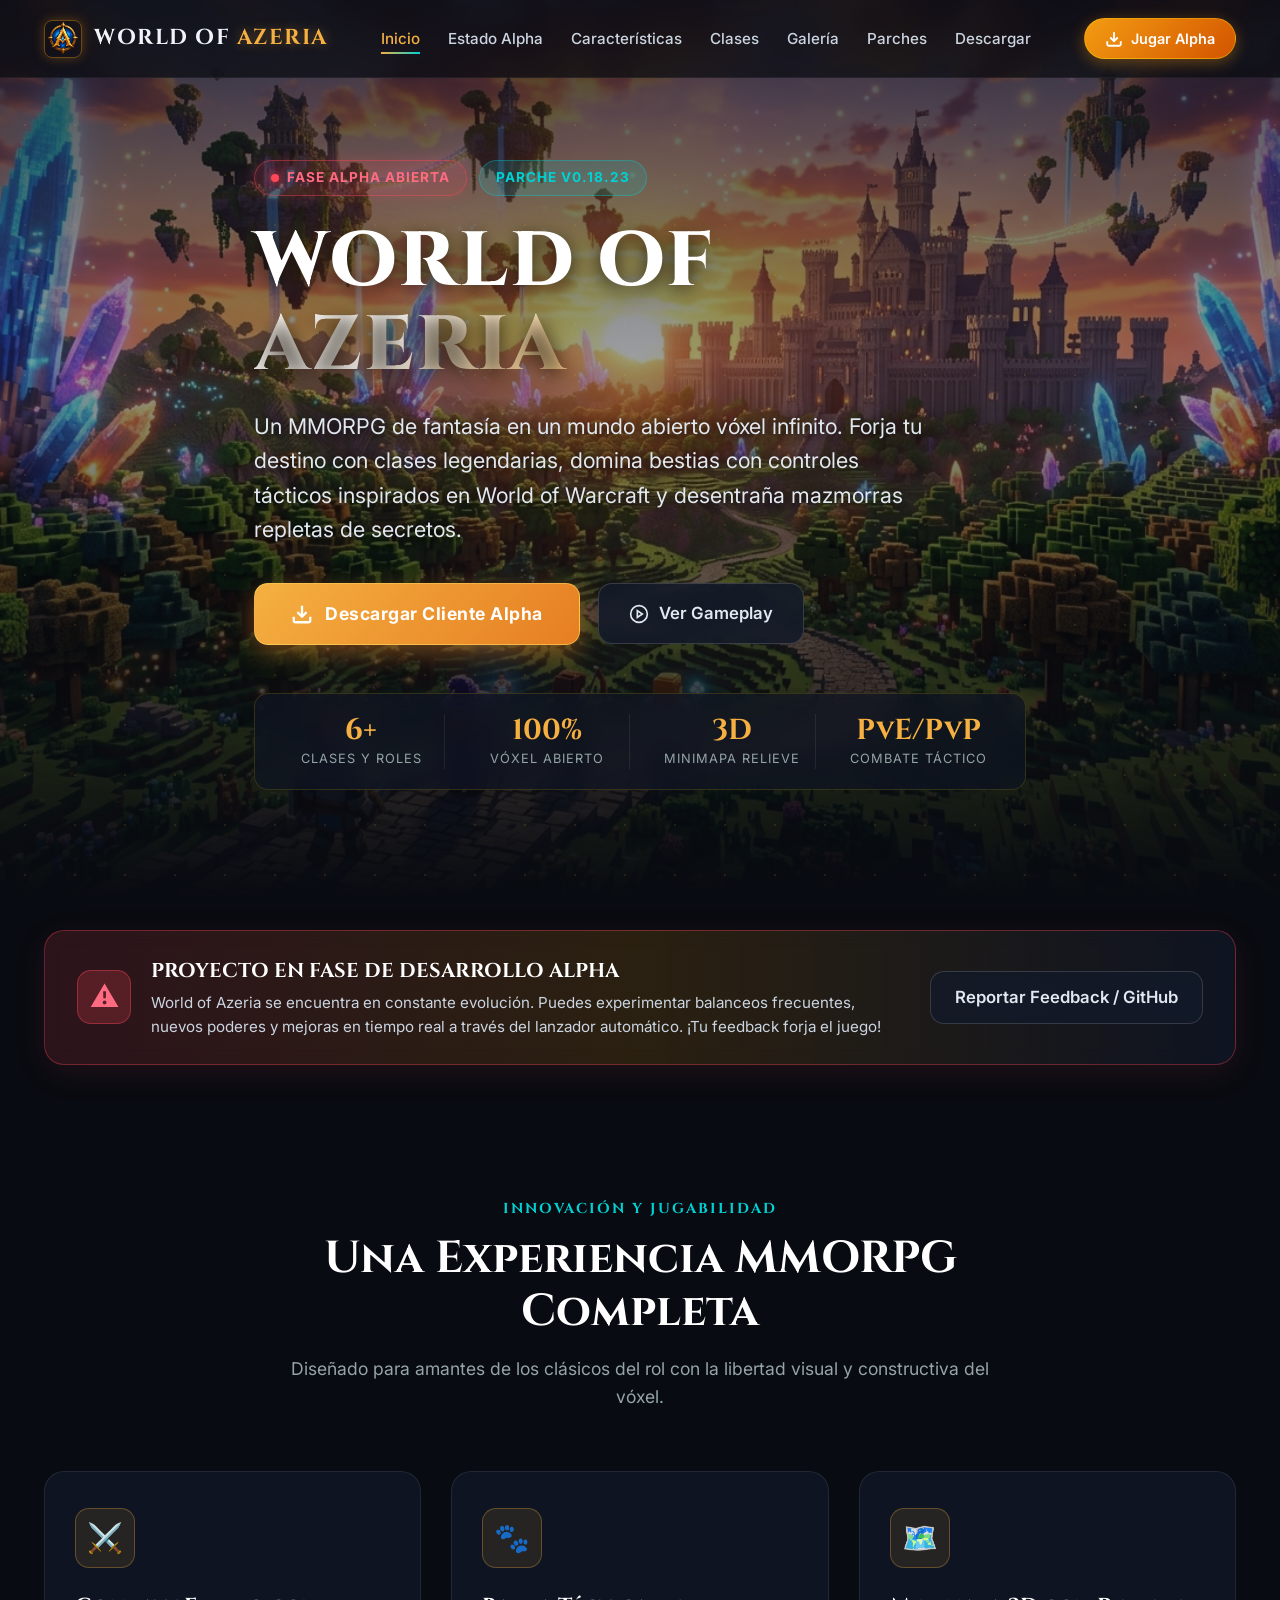
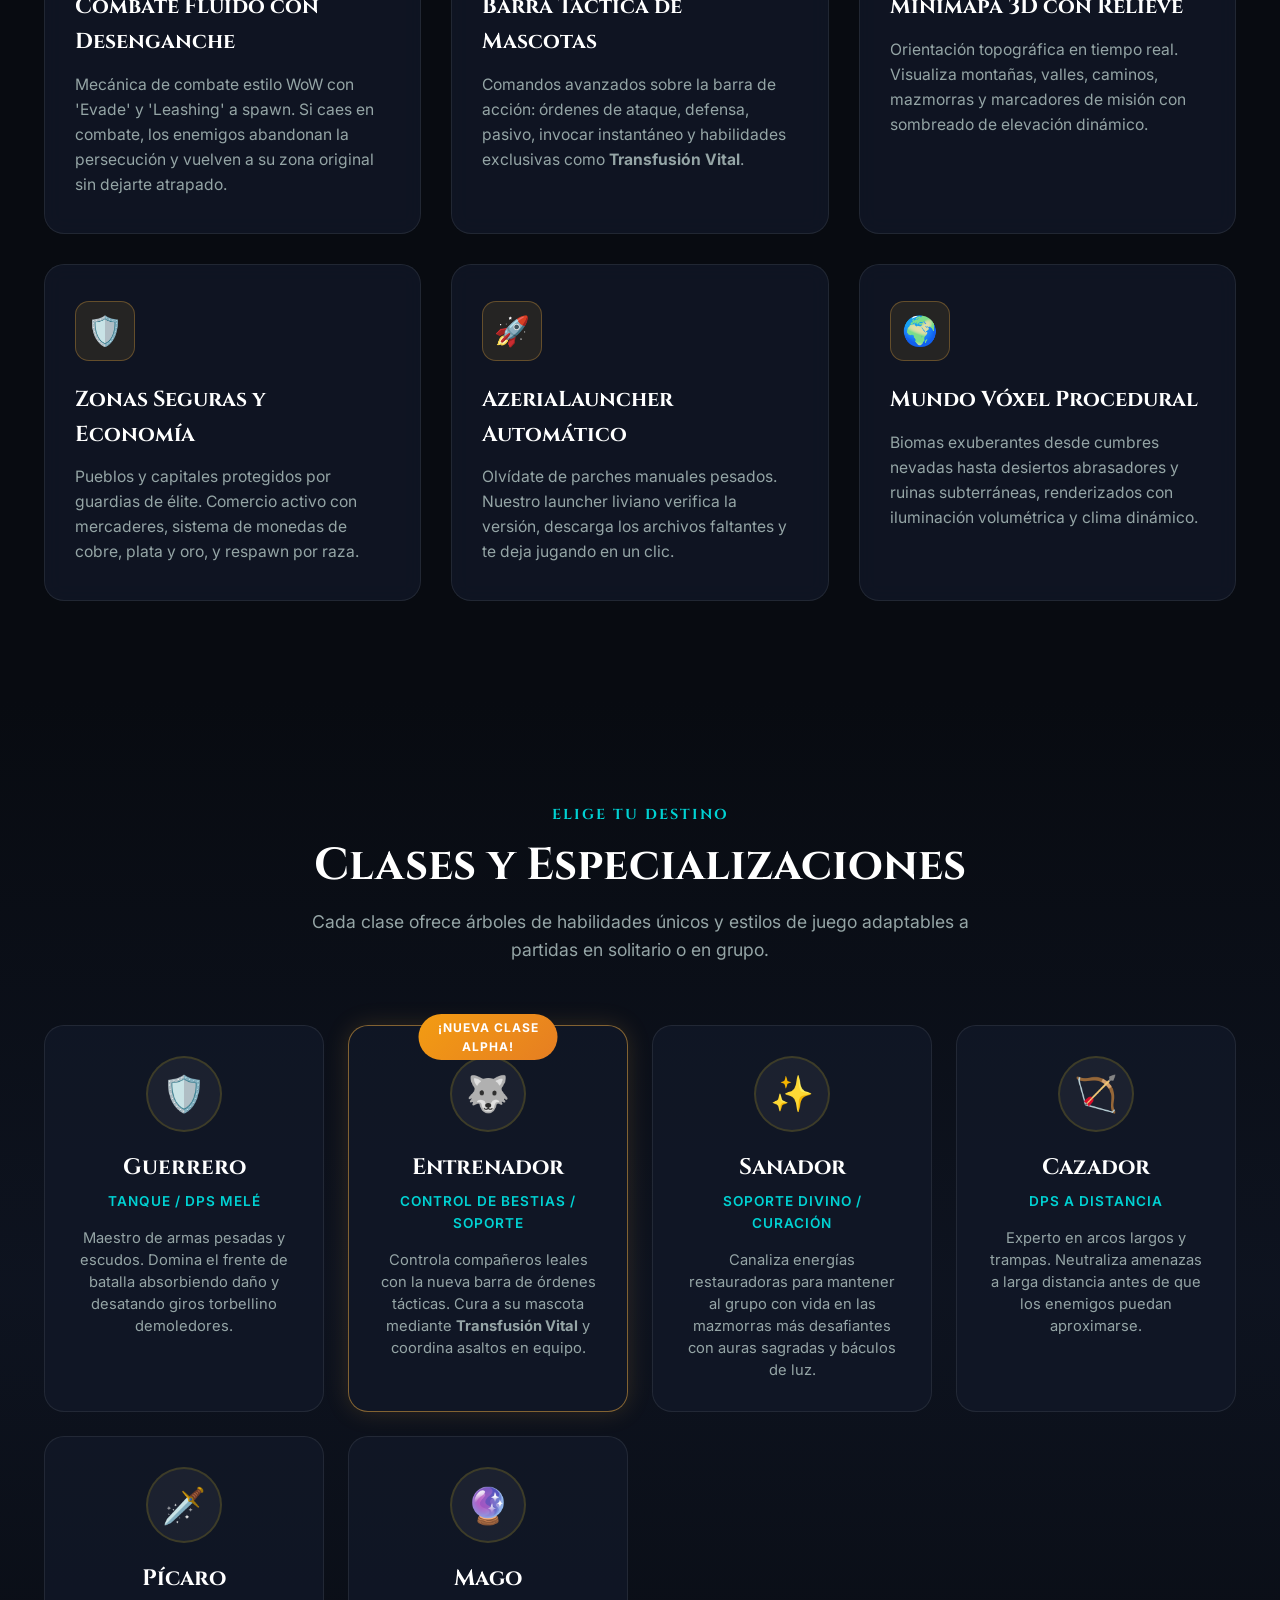
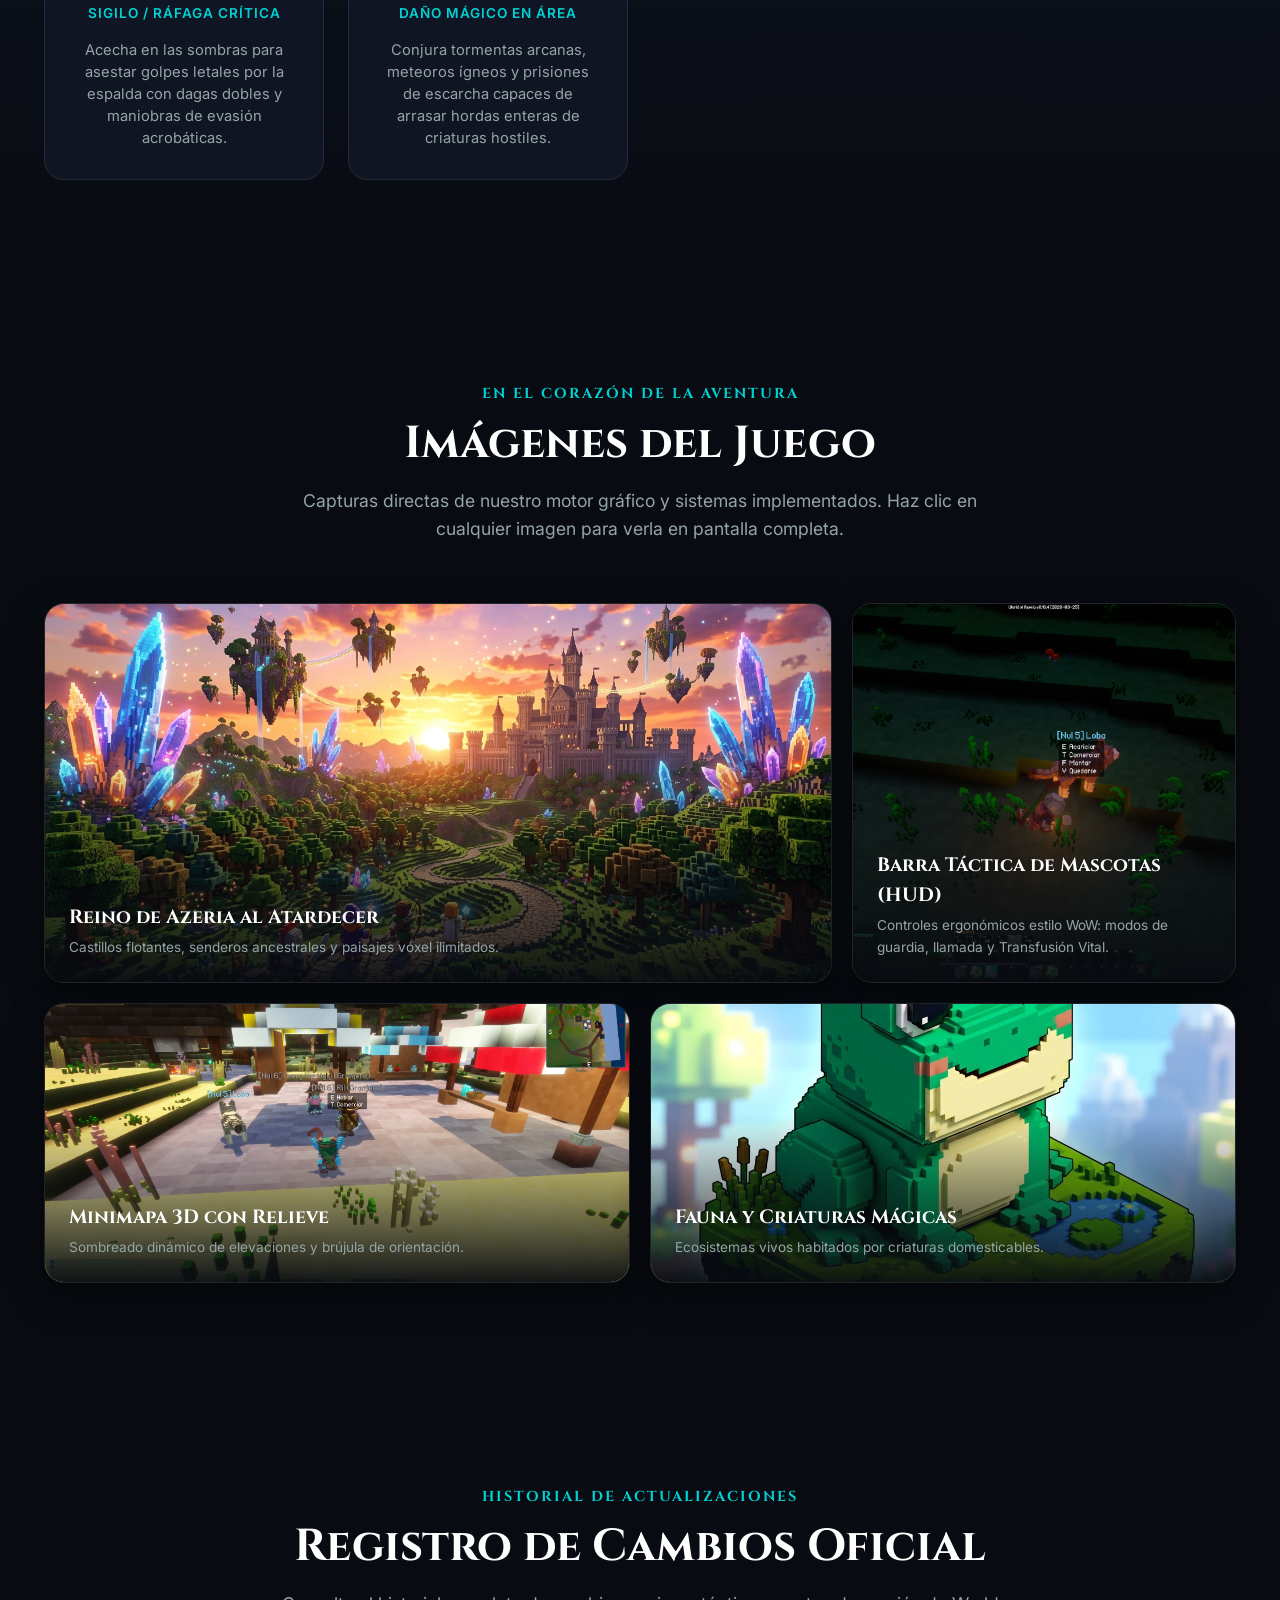
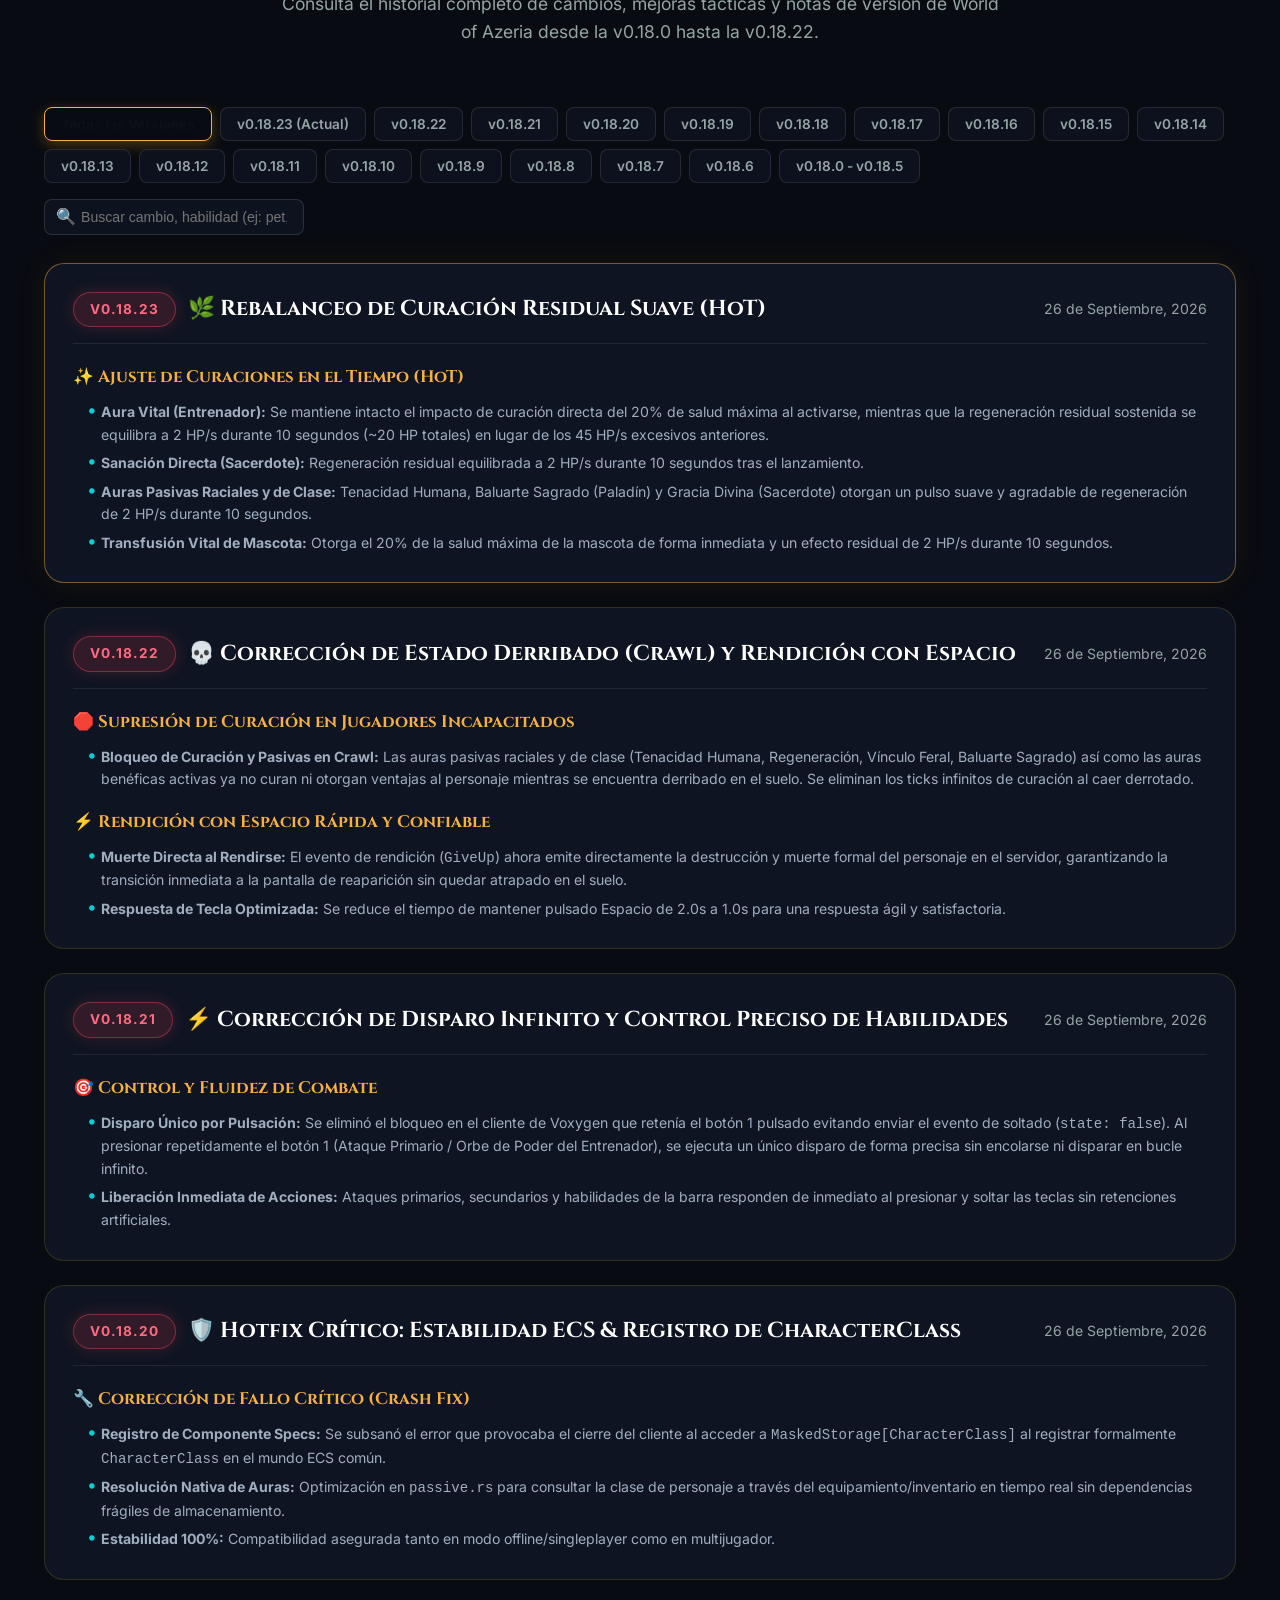
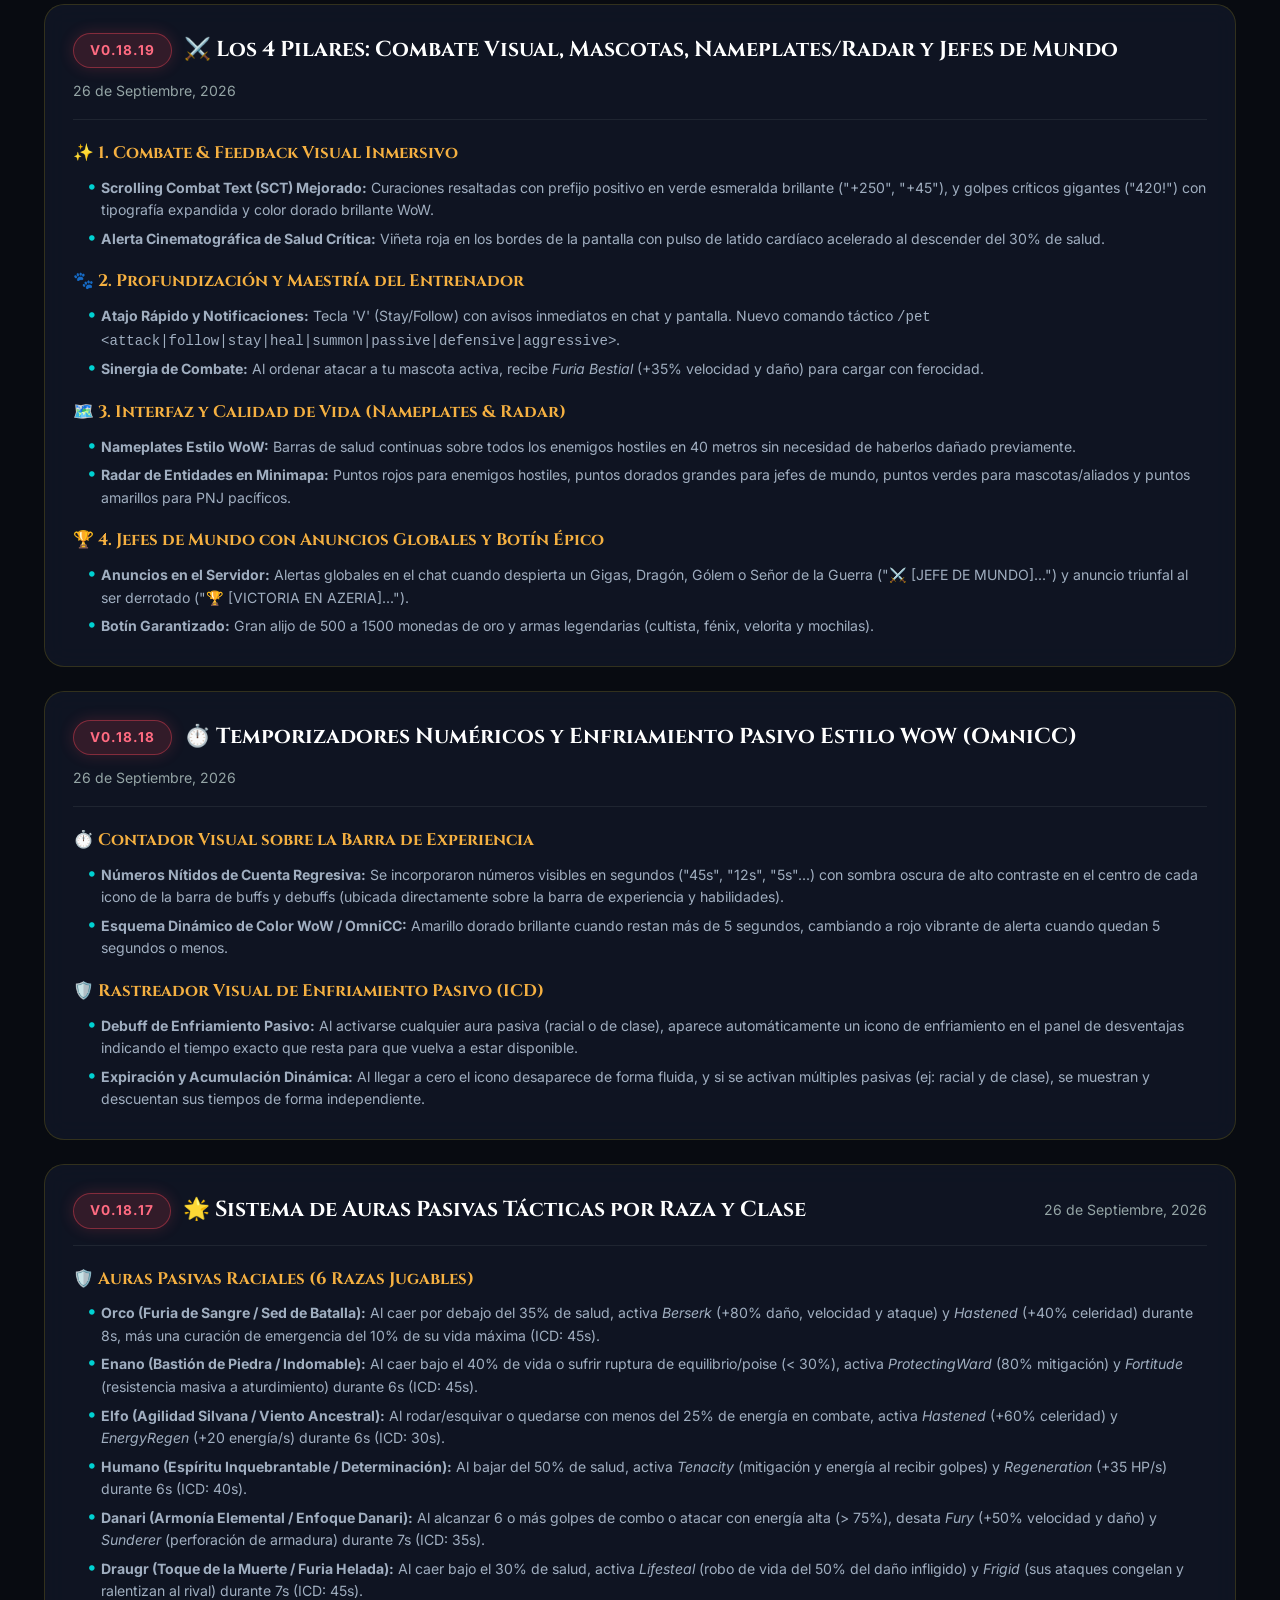
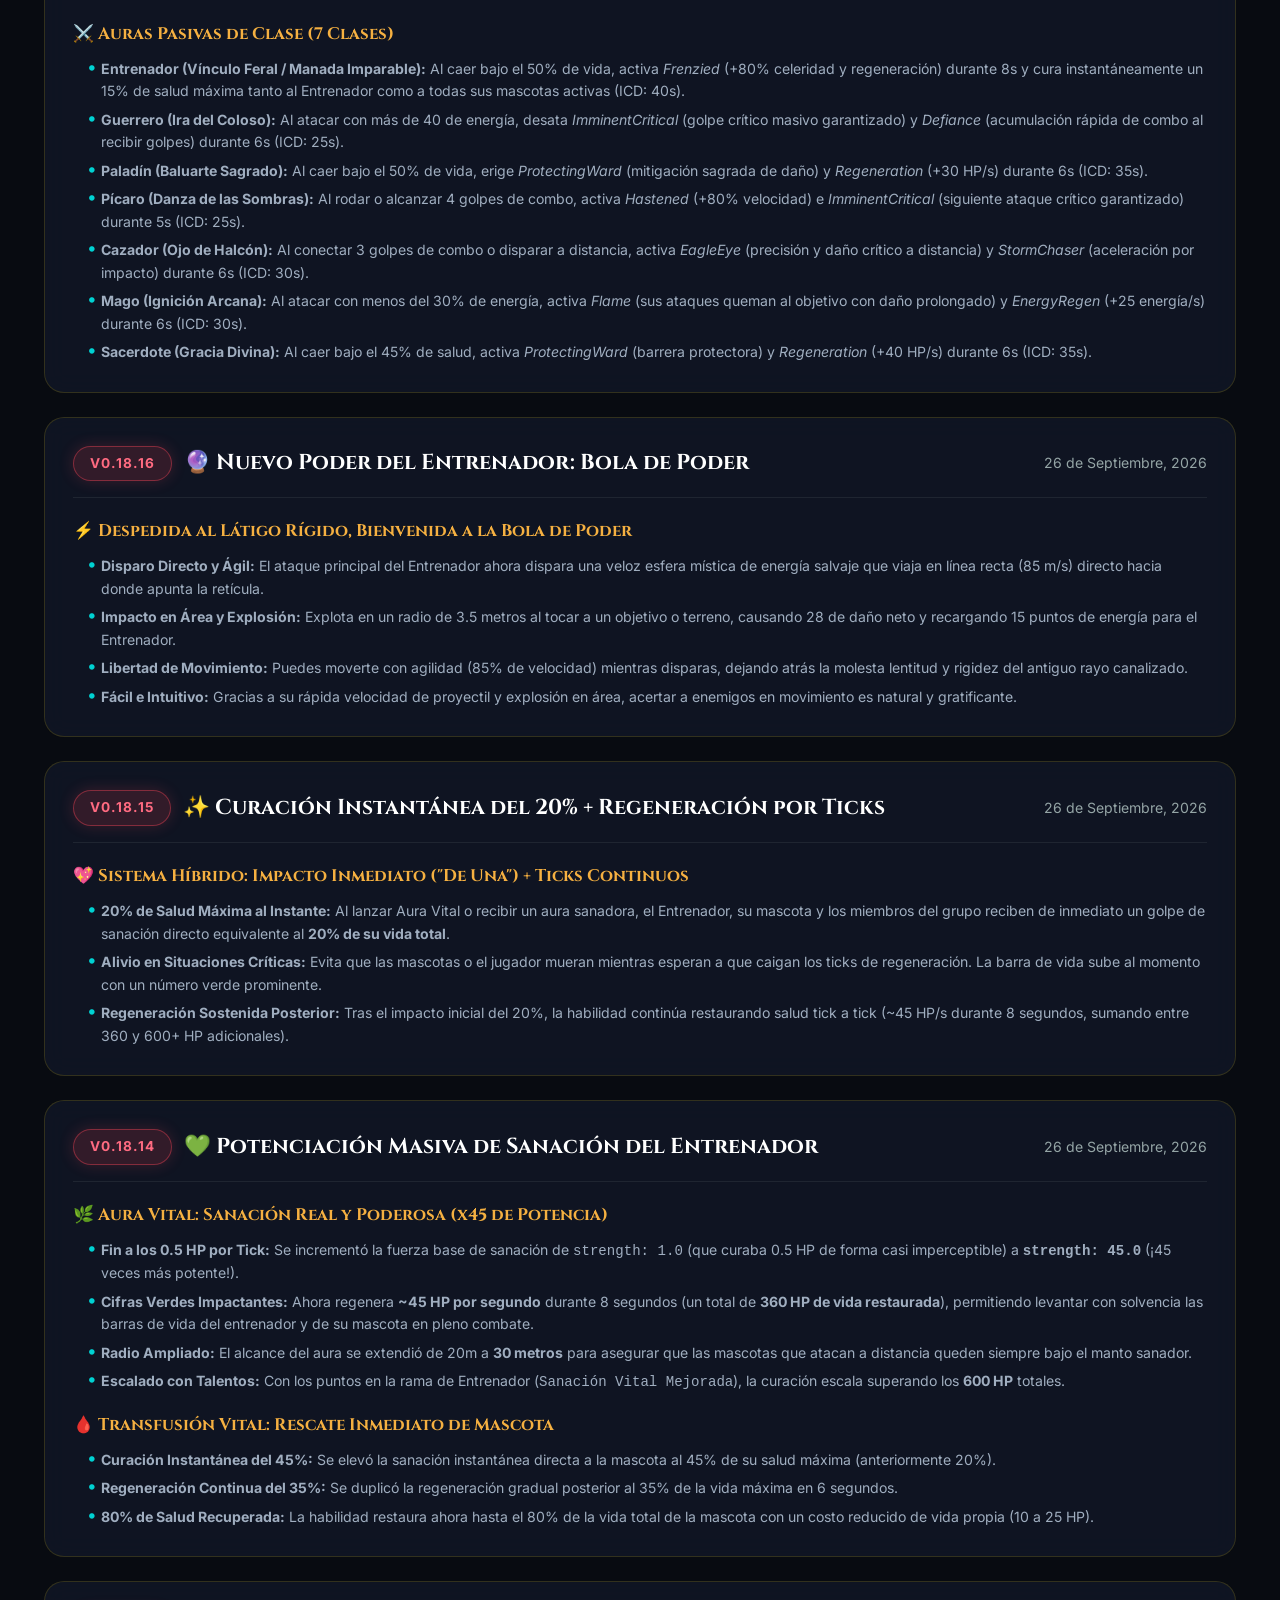
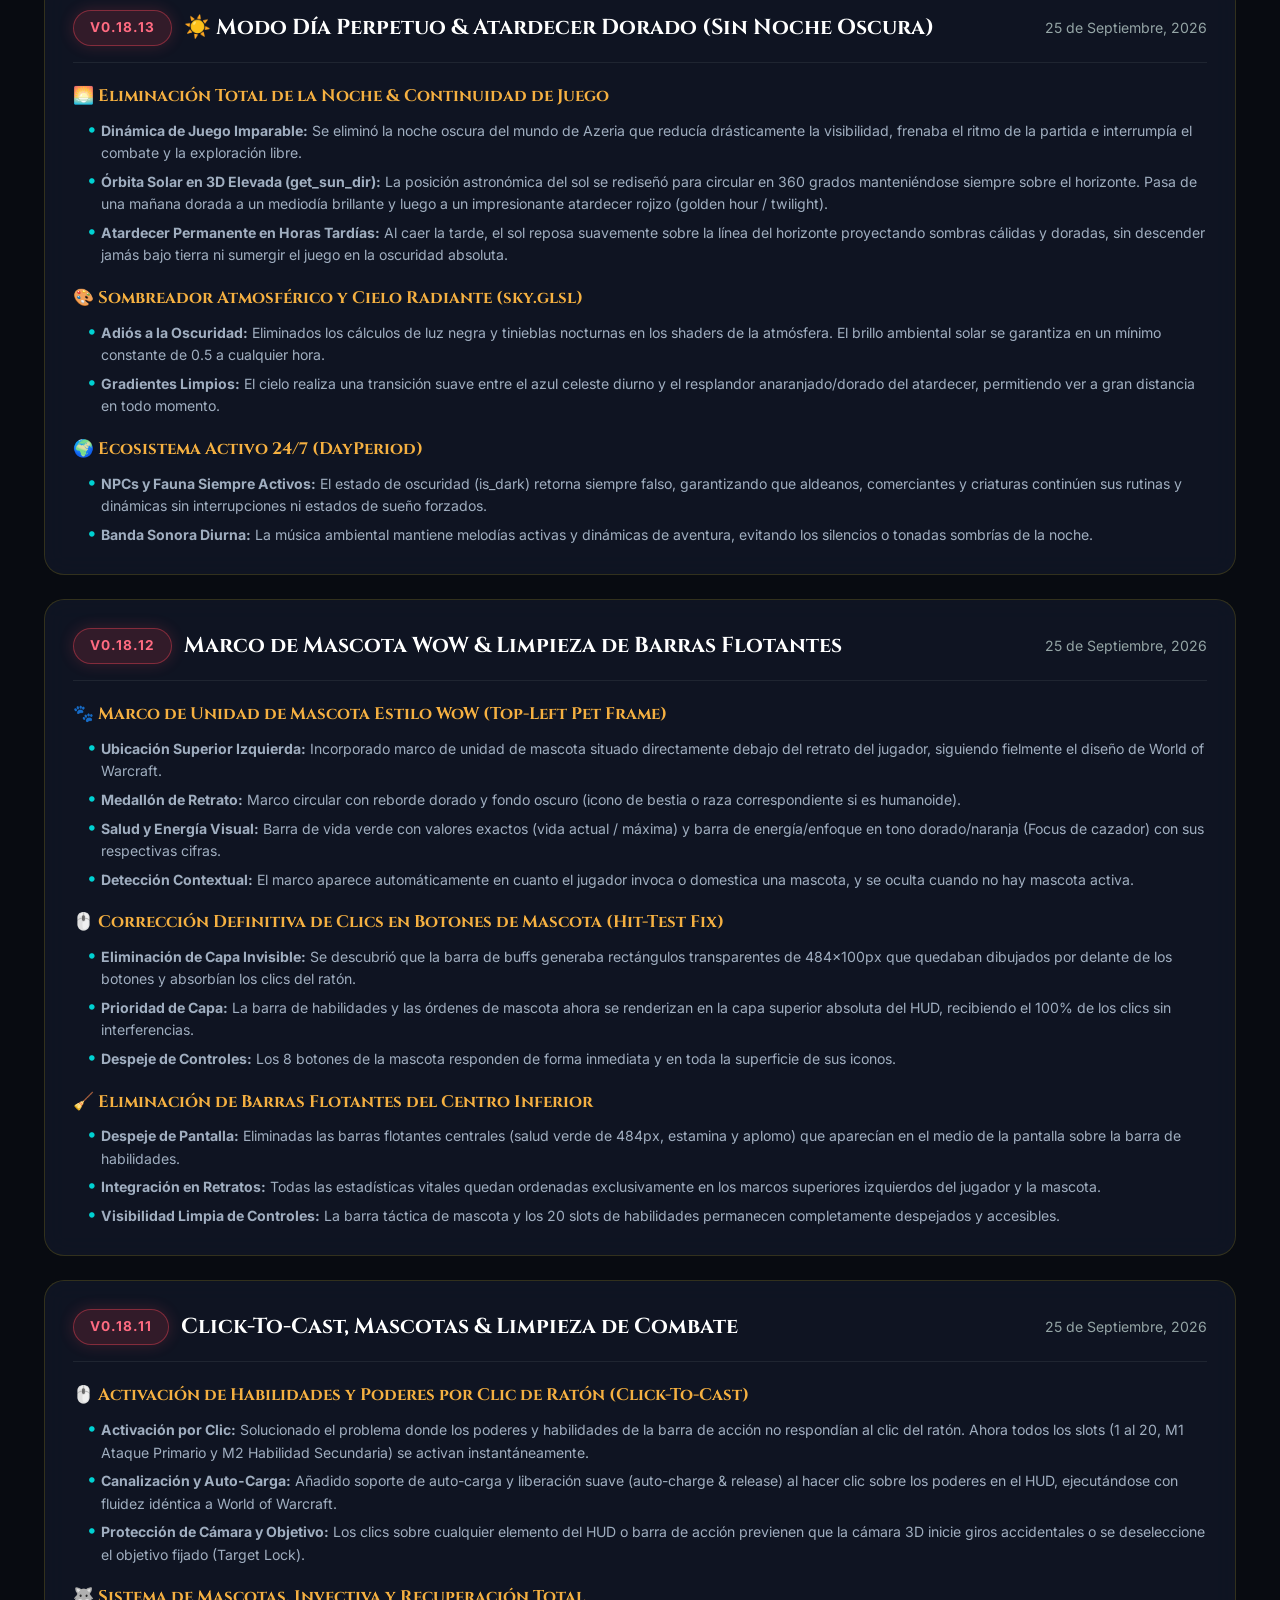
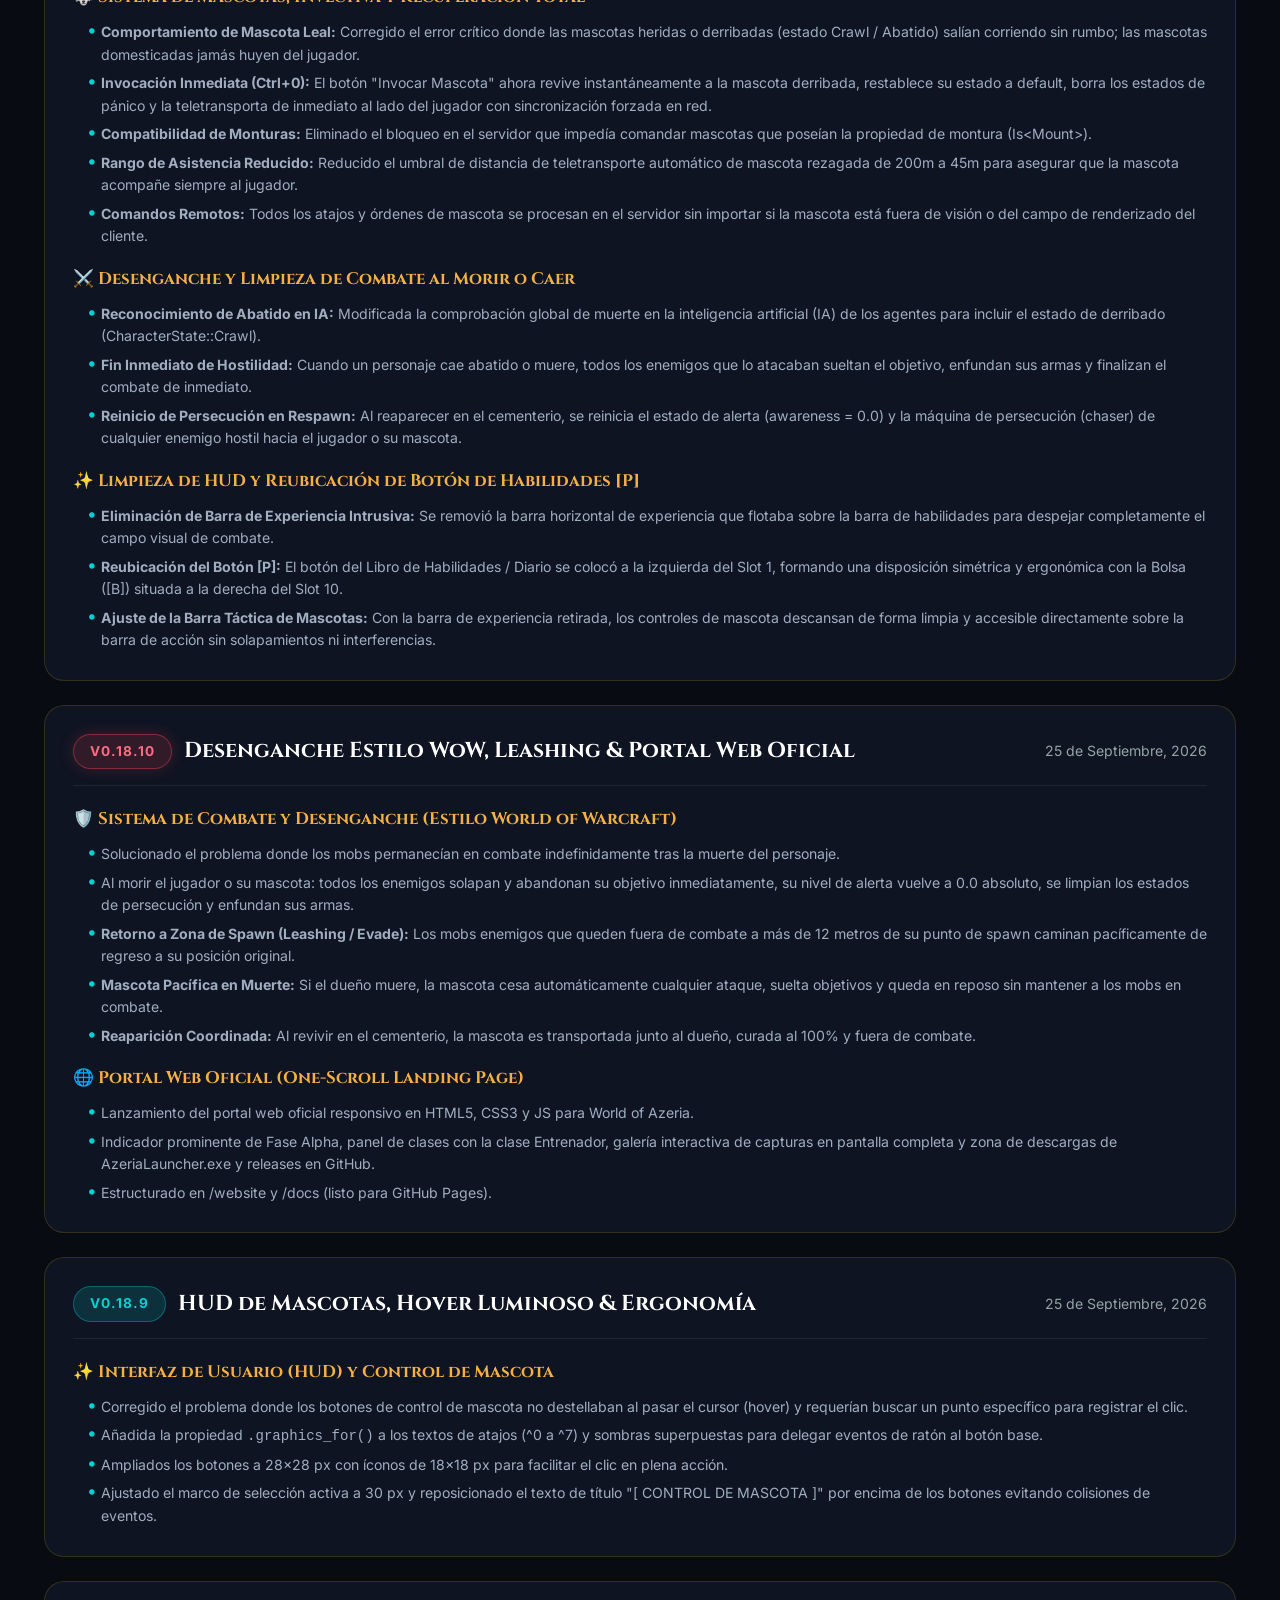
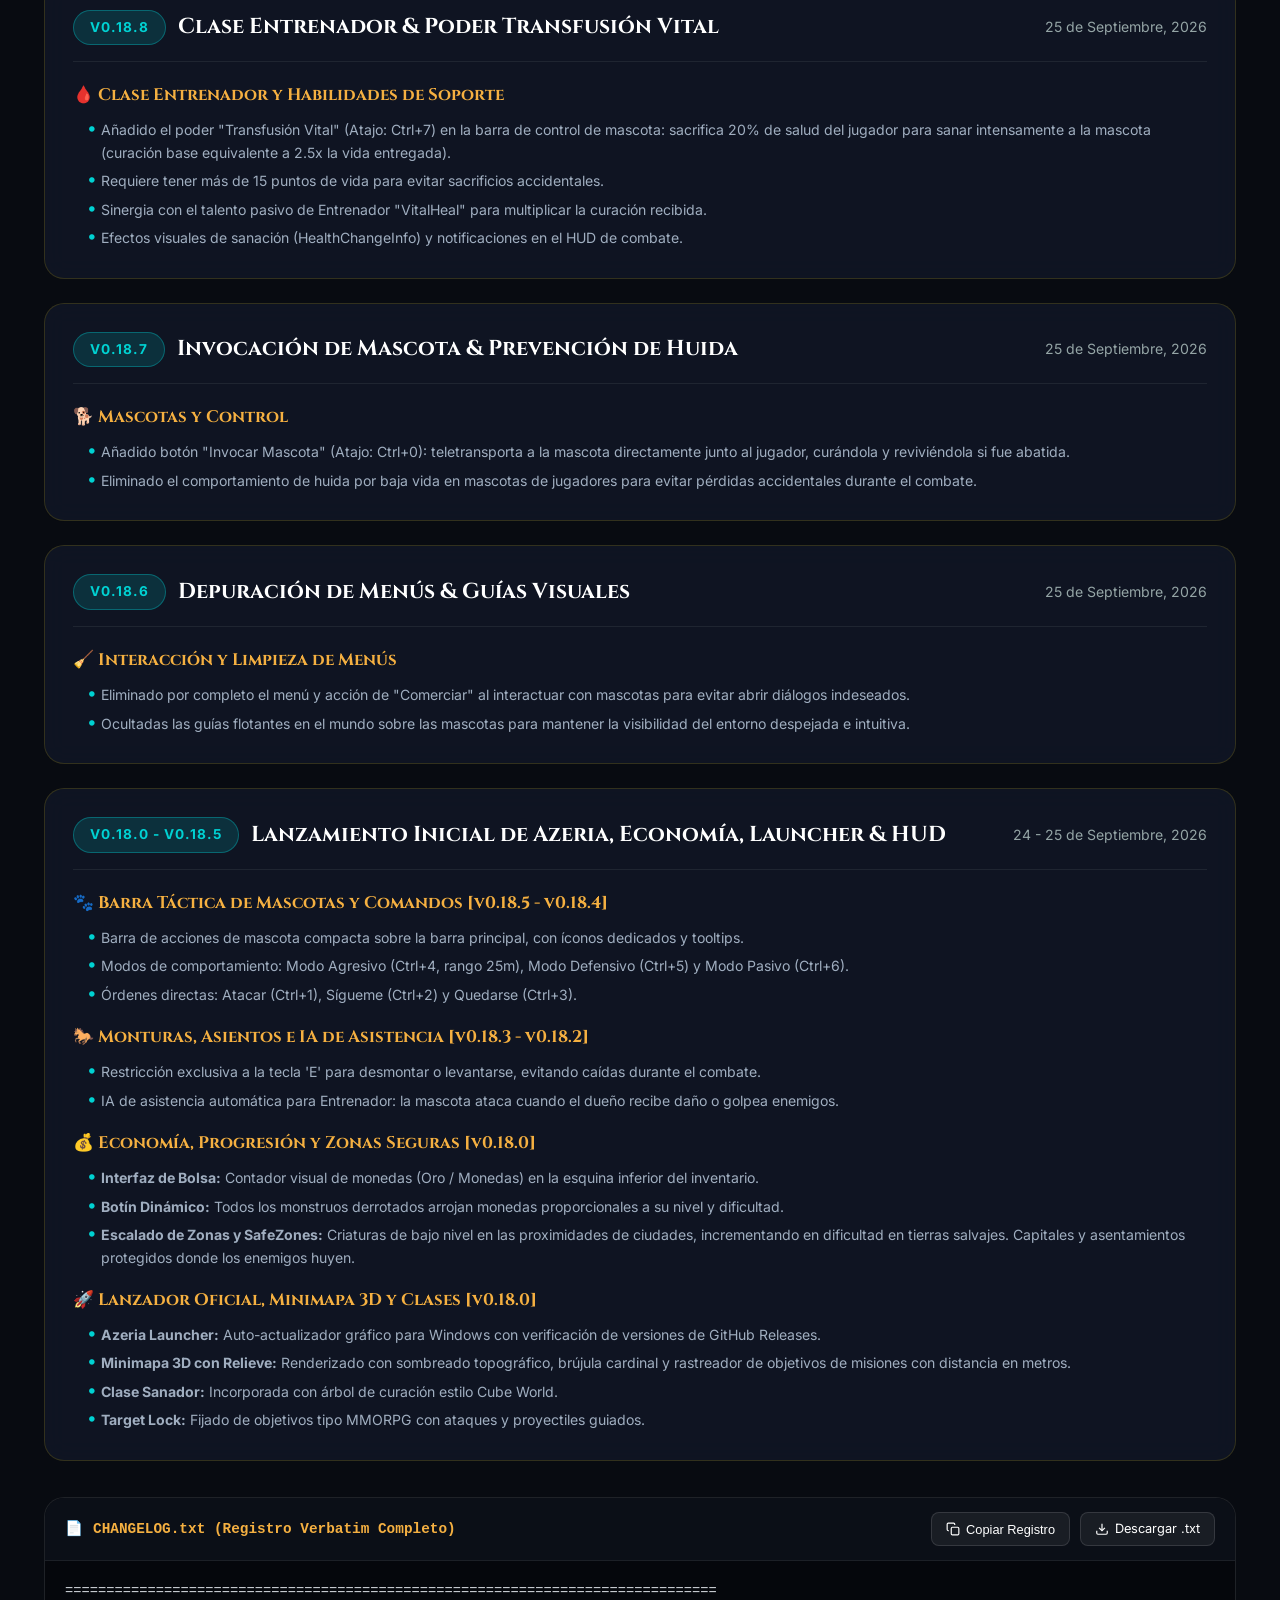
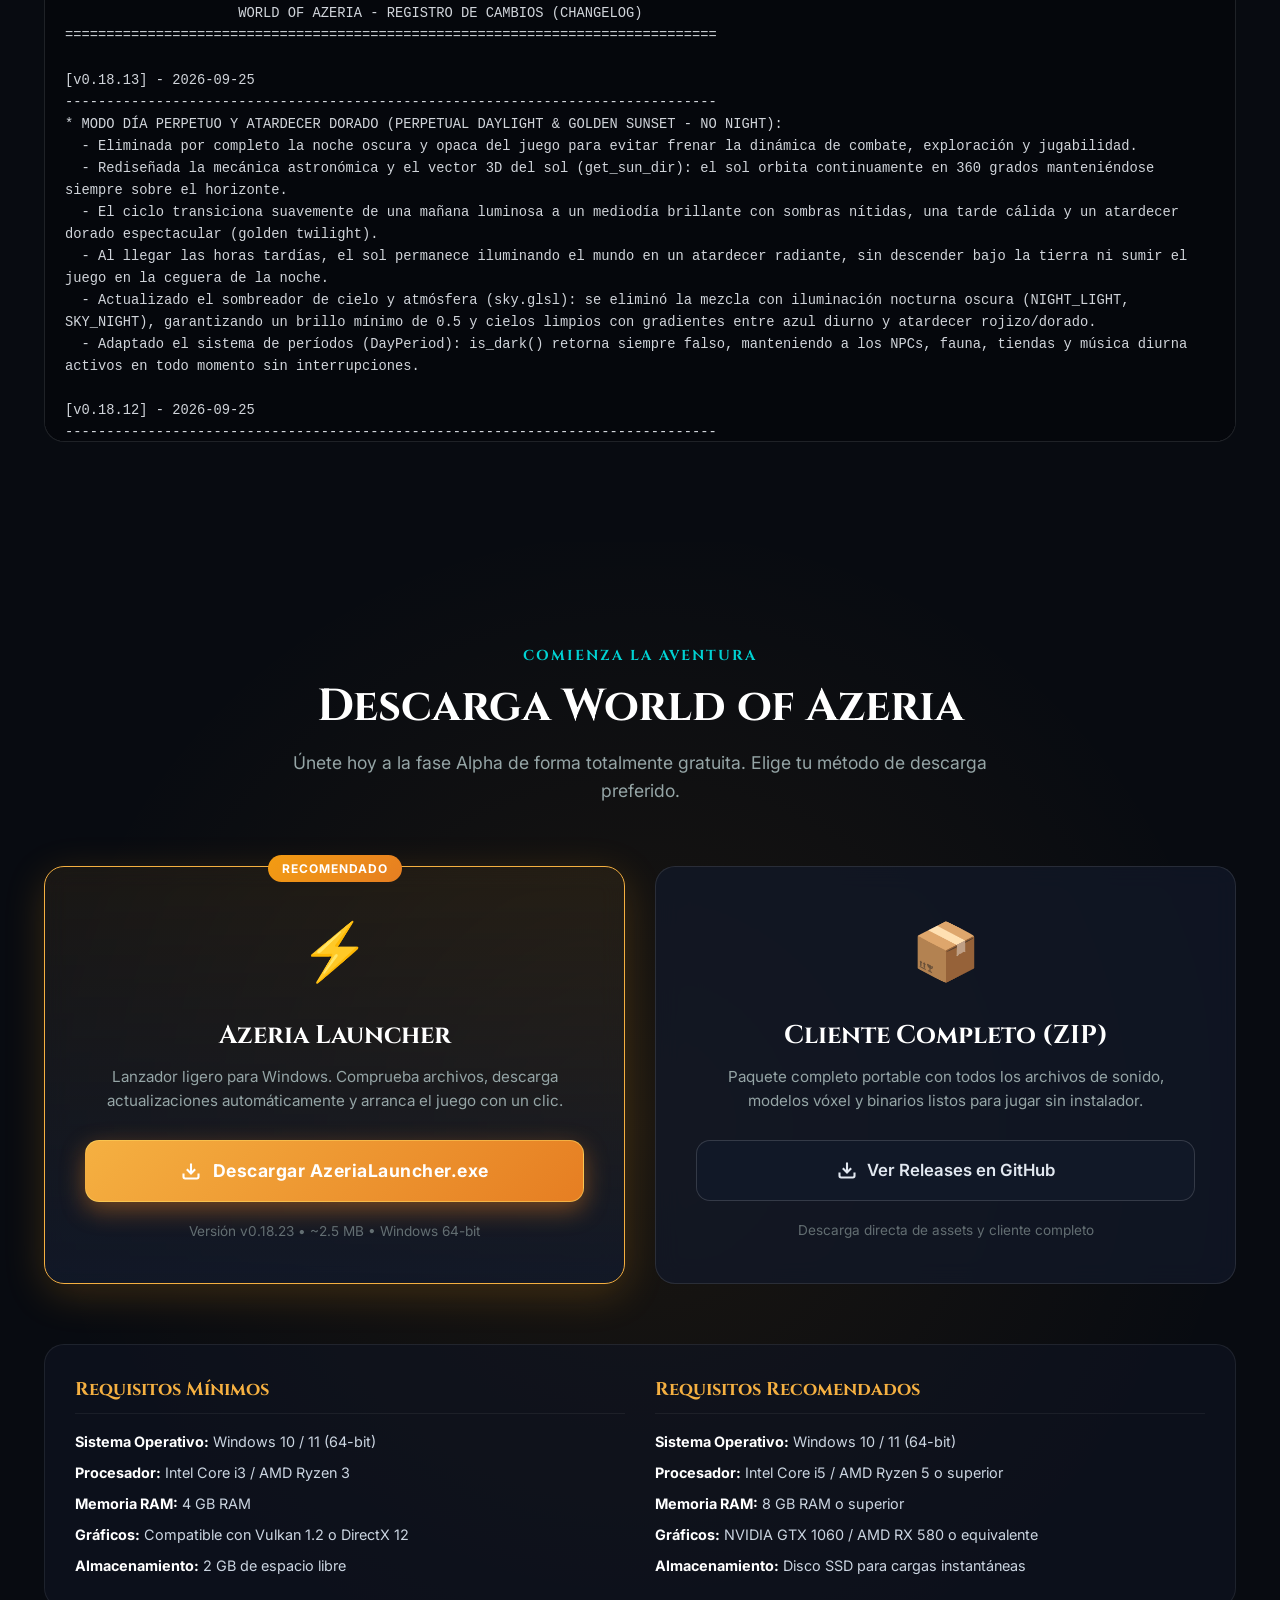
==== commit 40999d94: "v0.18.23: Rebalance healing residual HoT to 2 HP/s over 10s and update web & logs" ====
--- a/website/index.html
+++ b/website/index.html
@@ -58,7 +58,7 @@
           <span class="pulse-dot"></span>
           Fase Alpha Abierta
         </span>
-        <span class="badge badge-version">Parche v0.18.22</span>
+        <span class="badge badge-version">Parche v0.18.23</span>
       </div>
 
       <h1 class="hero-title">
@@ -298,7 +298,8 @@
       <div class="changelog-controls">
         <div class="changelog-filters">
           <button class="changelog-filter-btn active" data-filter="all">Todas las Versiones</button>
-          <button class="changelog-filter-btn" data-filter="v0.18.22">v0.18.22 (Actual)</button>
+          <button class="changelog-filter-btn" data-filter="v0.18.23">v0.18.23 (Actual)</button>
+          <button class="changelog-filter-btn" data-filter="v0.18.22">v0.18.22</button>
           <button class="changelog-filter-btn" data-filter="v0.18.21">v0.18.21</button>
           <button class="changelog-filter-btn" data-filter="v0.18.20">v0.18.20</button>
           <button class="changelog-filter-btn" data-filter="v0.18.19">v0.18.19</button>
@@ -325,8 +326,27 @@
 
       <!-- Timeline de Tarjetas Detalladas -->
       <div class="changelog-timeline" id="changelogTimeline">
+        <!-- v0.18.23 -->
+        <article class="changelog-card latest" data-version="v0.18.23">
+          <div class="changelog-card-header">
+            <div class="changelog-version-meta">
+              <span class="badge badge-alpha">v0.18.23</span>
+              <h3 class="changelog-version-title">🌿 Rebalanceo de Curación Residual Suave (HoT)</h3>
+            </div>
+            <span class="changelog-date">26 de Septiembre, 2026</span>
+          </div>
+          
+          <h4 class="changelog-section-title">✨ Ajuste de Curaciones en el Tiempo (HoT)</h4>
+          <ul class="changelog-sublist">
+            <li><strong>Aura Vital (Entrenador):</strong> Se mantiene intacto el impacto de curación directa del 20% de salud máxima al activarse, mientras que la regeneración residual sostenida se equilibra a 2 HP/s durante 10 segundos (~20 HP totales) en lugar de los 45 HP/s excesivos anteriores.</li>
+            <li><strong>Sanación Directa (Sacerdote):</strong> Regeneración residual equilibrada a 2 HP/s durante 10 segundos tras el lanzamiento.</li>
+            <li><strong>Auras Pasivas Raciales y de Clase:</strong> Tenacidad Humana, Baluarte Sagrado (Paladín) y Gracia Divina (Sacerdote) otorgan un pulso suave y agradable de regeneración de 2 HP/s durante 10 segundos.</li>
+            <li><strong>Transfusión Vital de Mascota:</strong> Otorga el 20% de la salud máxima de la mascota de forma inmediata y un efecto residual de 2 HP/s durante 10 segundos.</li>
+          </ul>
+        </article>
+
         <!-- v0.18.22 -->
-        <article class="changelog-card latest" data-version="v0.18.22">
+        <article class="changelog-card" data-version="v0.18.22">
           <div class="changelog-card-header">
             <div class="changelog-version-meta">
               <span class="badge badge-alpha">v0.18.22</span>
@@ -992,7 +1012,7 @@
             <svg width="20" height="20" viewBox="0 0 24 24" fill="none" stroke="currentColor" stroke-width="2.5"><path d="M21 15v4a2 2 0 0 1-2 2H5a2 2 0 0 1-2-2v-4"/><polyline points="7 10 12 15 17 10"/><line x1="12" y1="15" x2="12" y2="3"/></svg>
             Descargar AzeriaLauncher.exe
           </a>
-          <span class="download-meta">Versión v0.18.22 • ~2.5 MB • Windows 64-bit</span>
+          <span class="download-meta">Versión v0.18.23 • ~2.5 MB • Windows 64-bit</span>
         </div>
 
         <!-- Cliente Completo ZIP -->
@@ -1043,7 +1063,7 @@
         <div class="footer-brand">
           <h3>WORLD OF <span class="text-gold">AZERIA</span></h3>
           <p>Un proyecto impulsado por la comunidad para ofrecer una experiencia MMORPG profunda, inmersiva y táctica en un mundo abierto vóxel.</p>
-          <div class="badge badge-alpha">Alpha Build v0.18.22</div>
+          <div class="badge badge-alpha">Alpha Build v0.18.23</div>
         </div>
 
         <div class="footer-col">
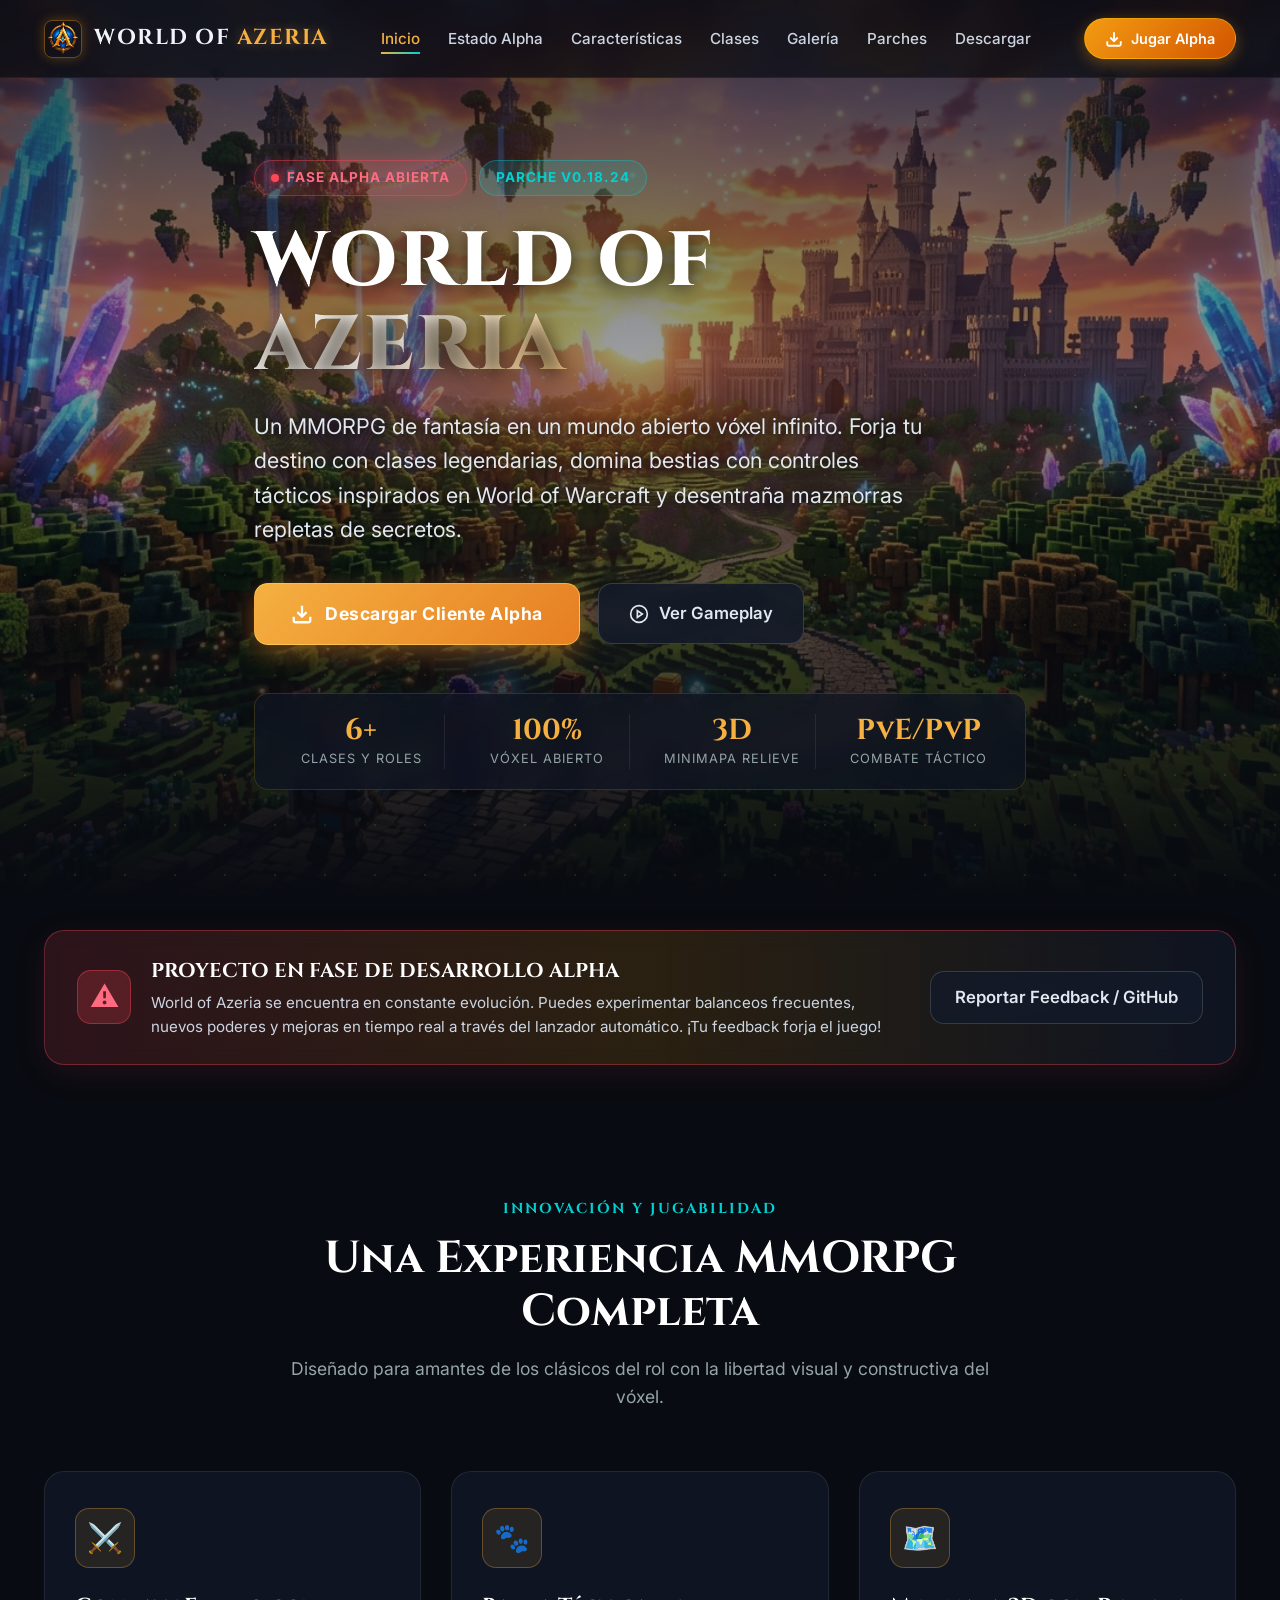
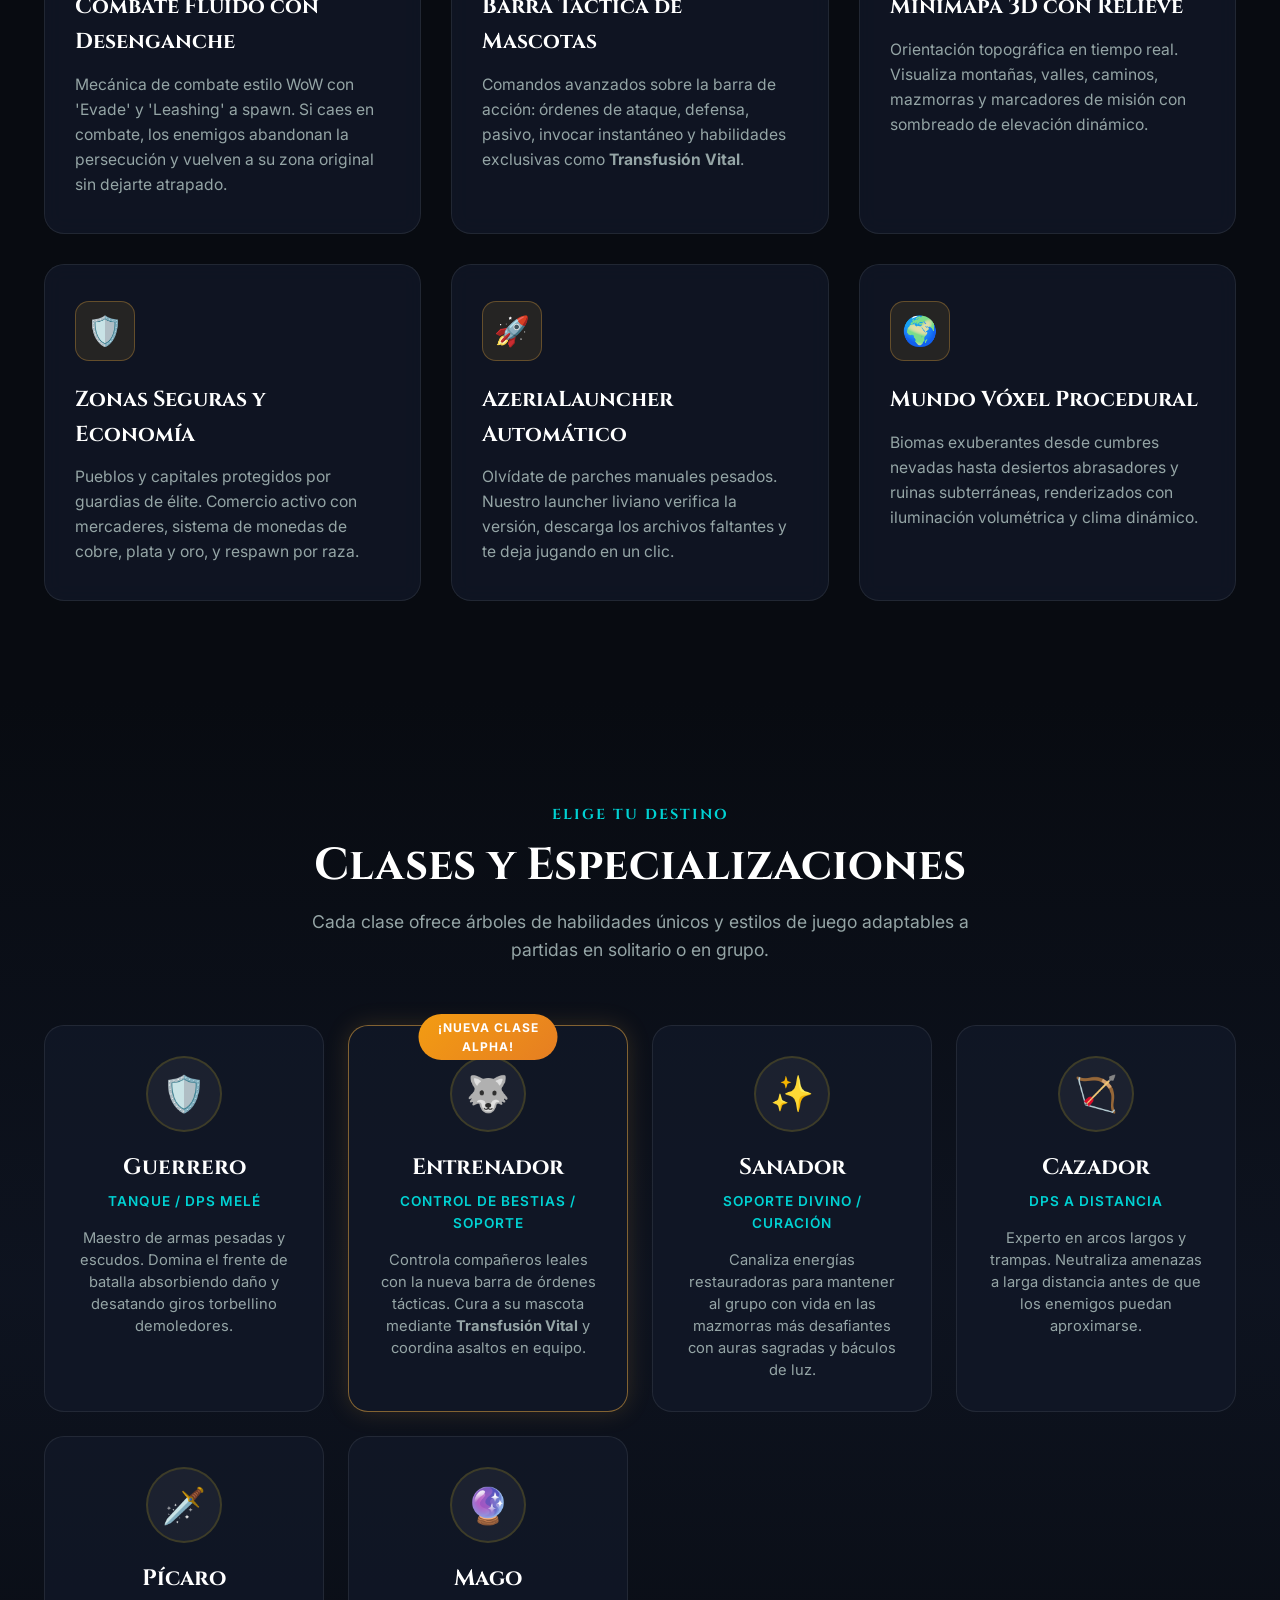
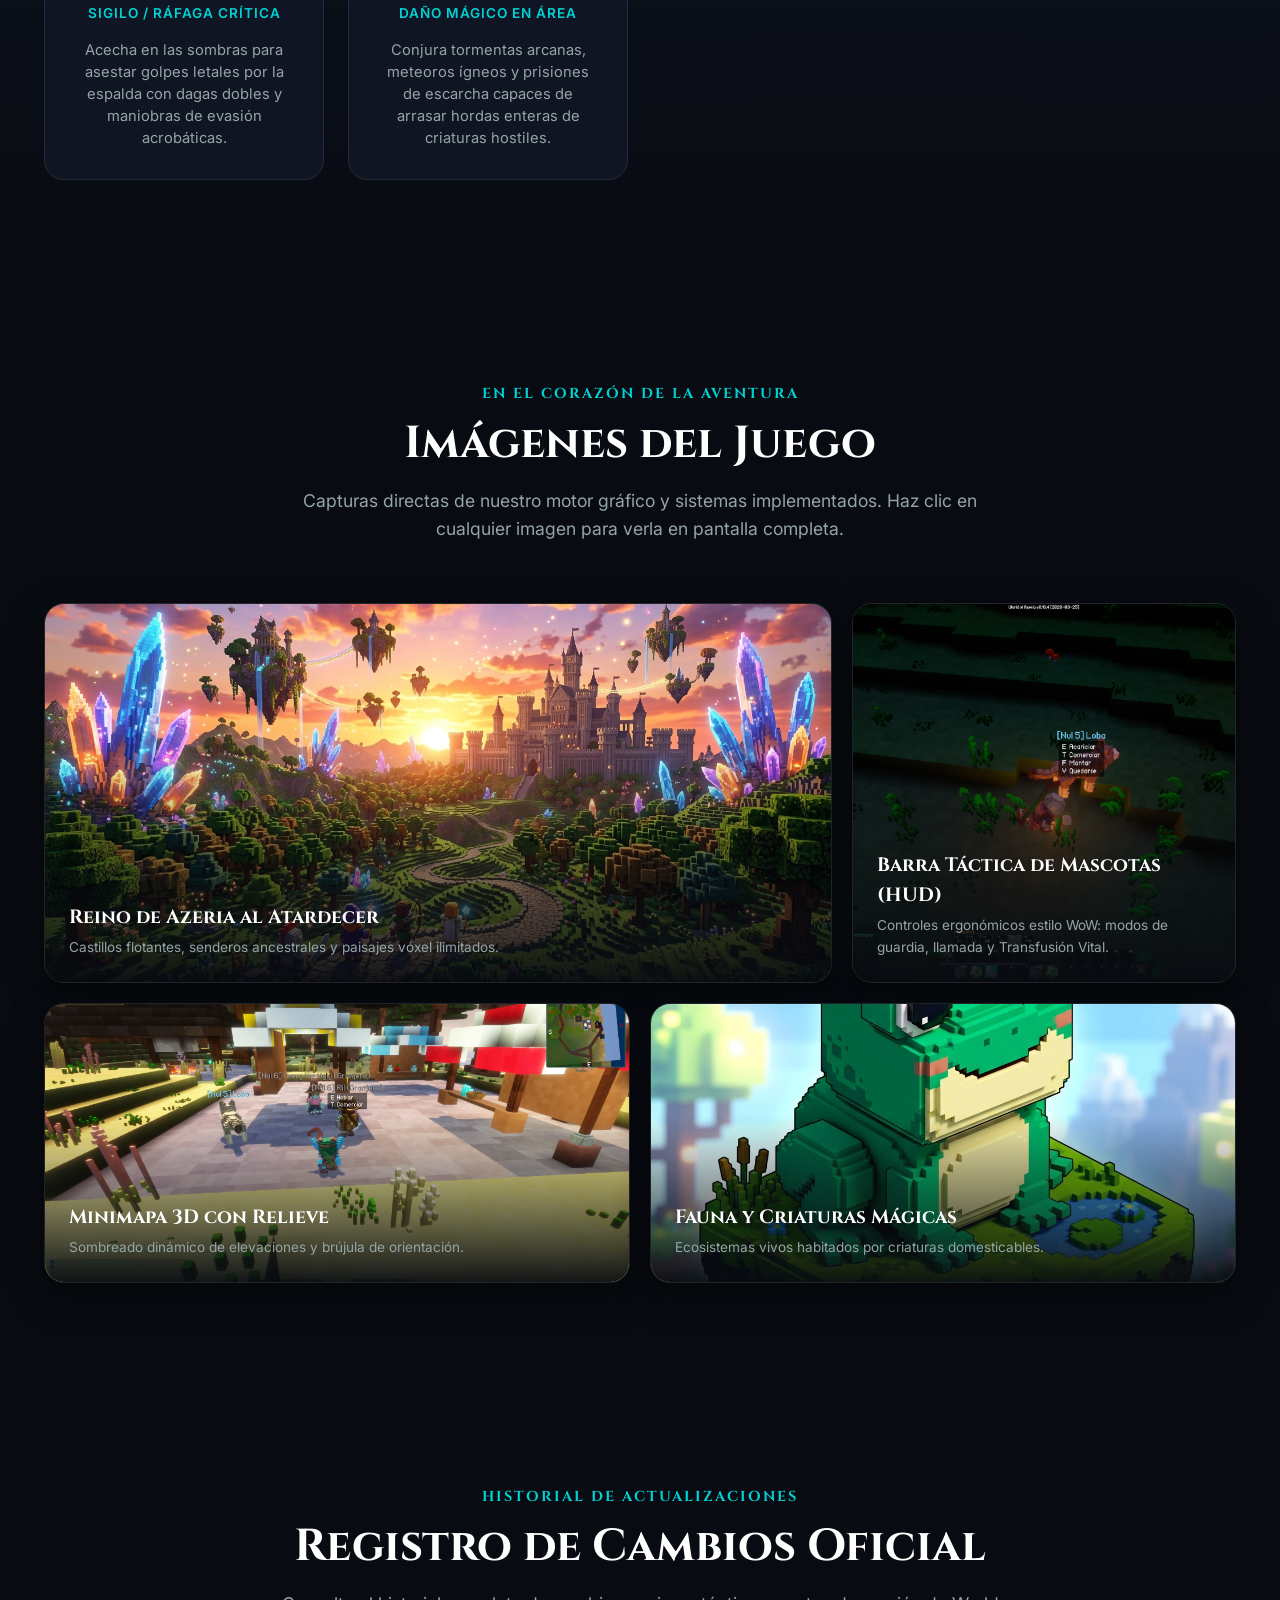
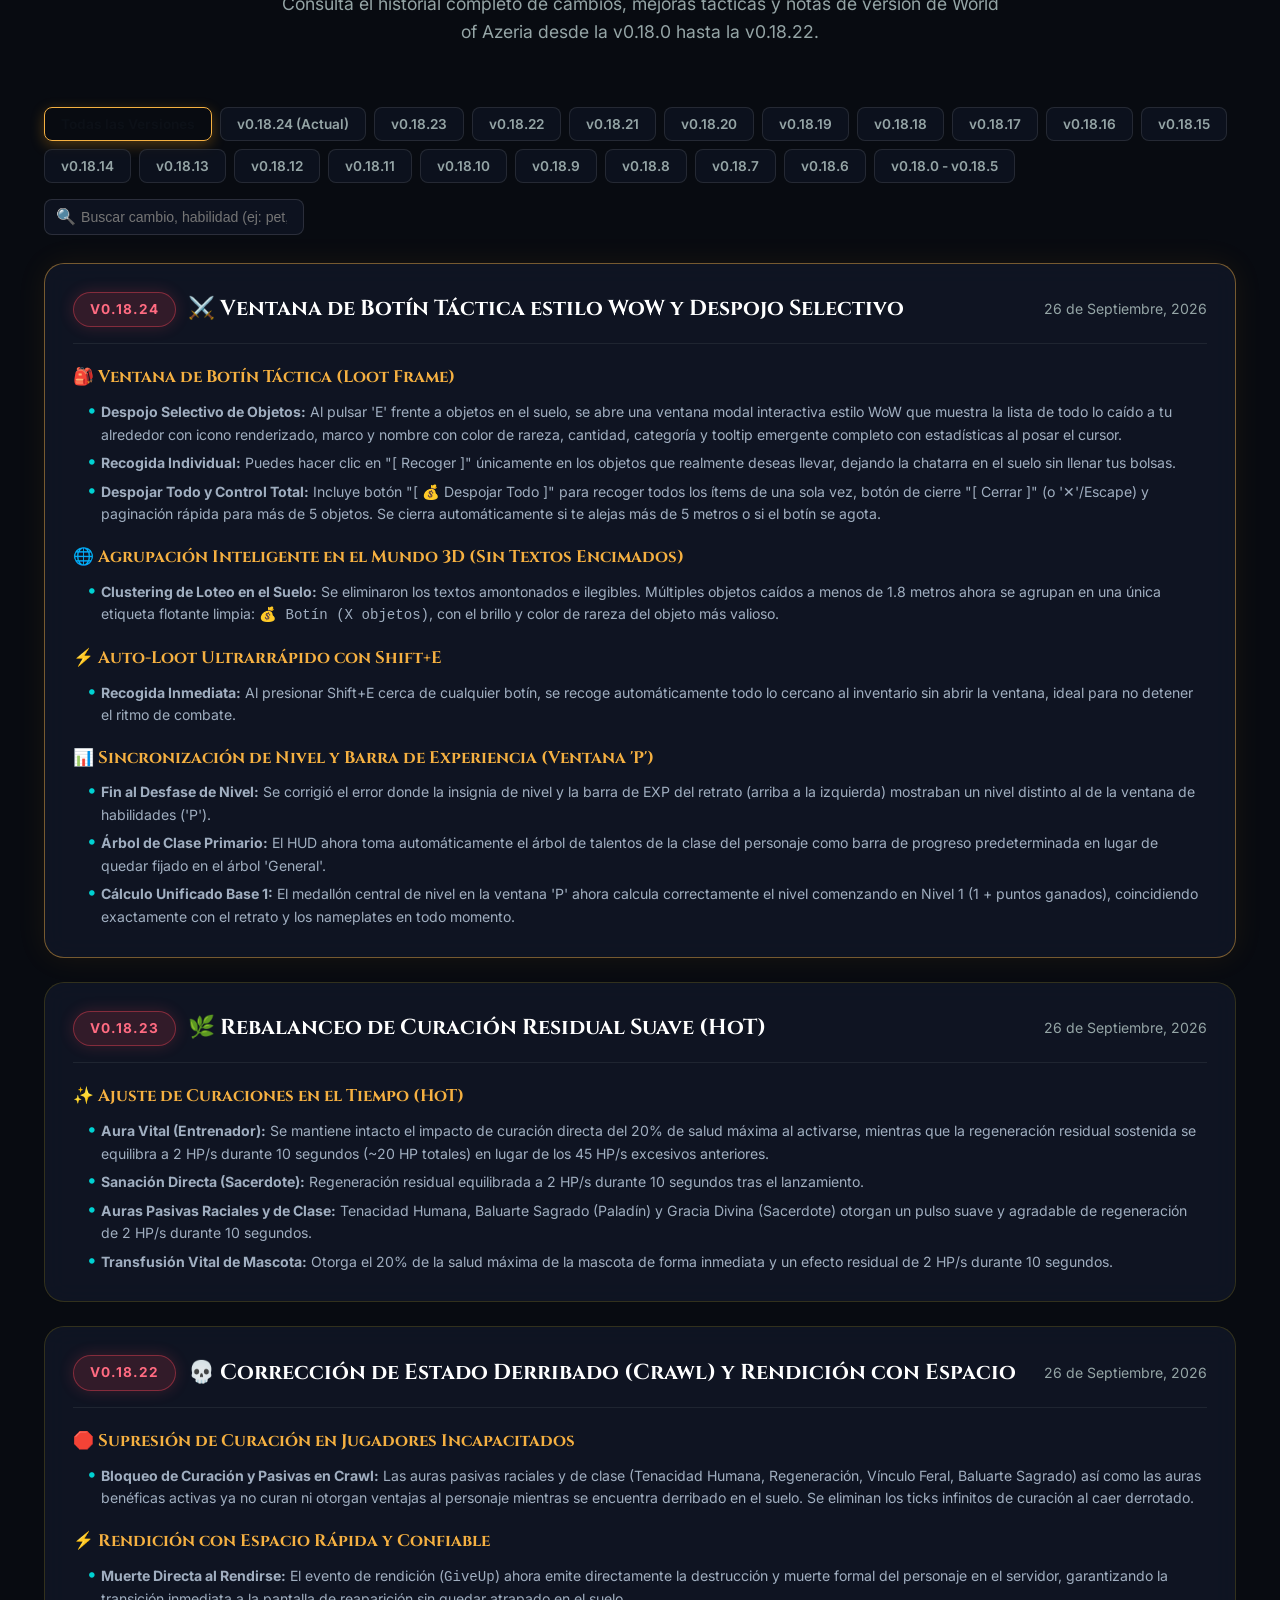
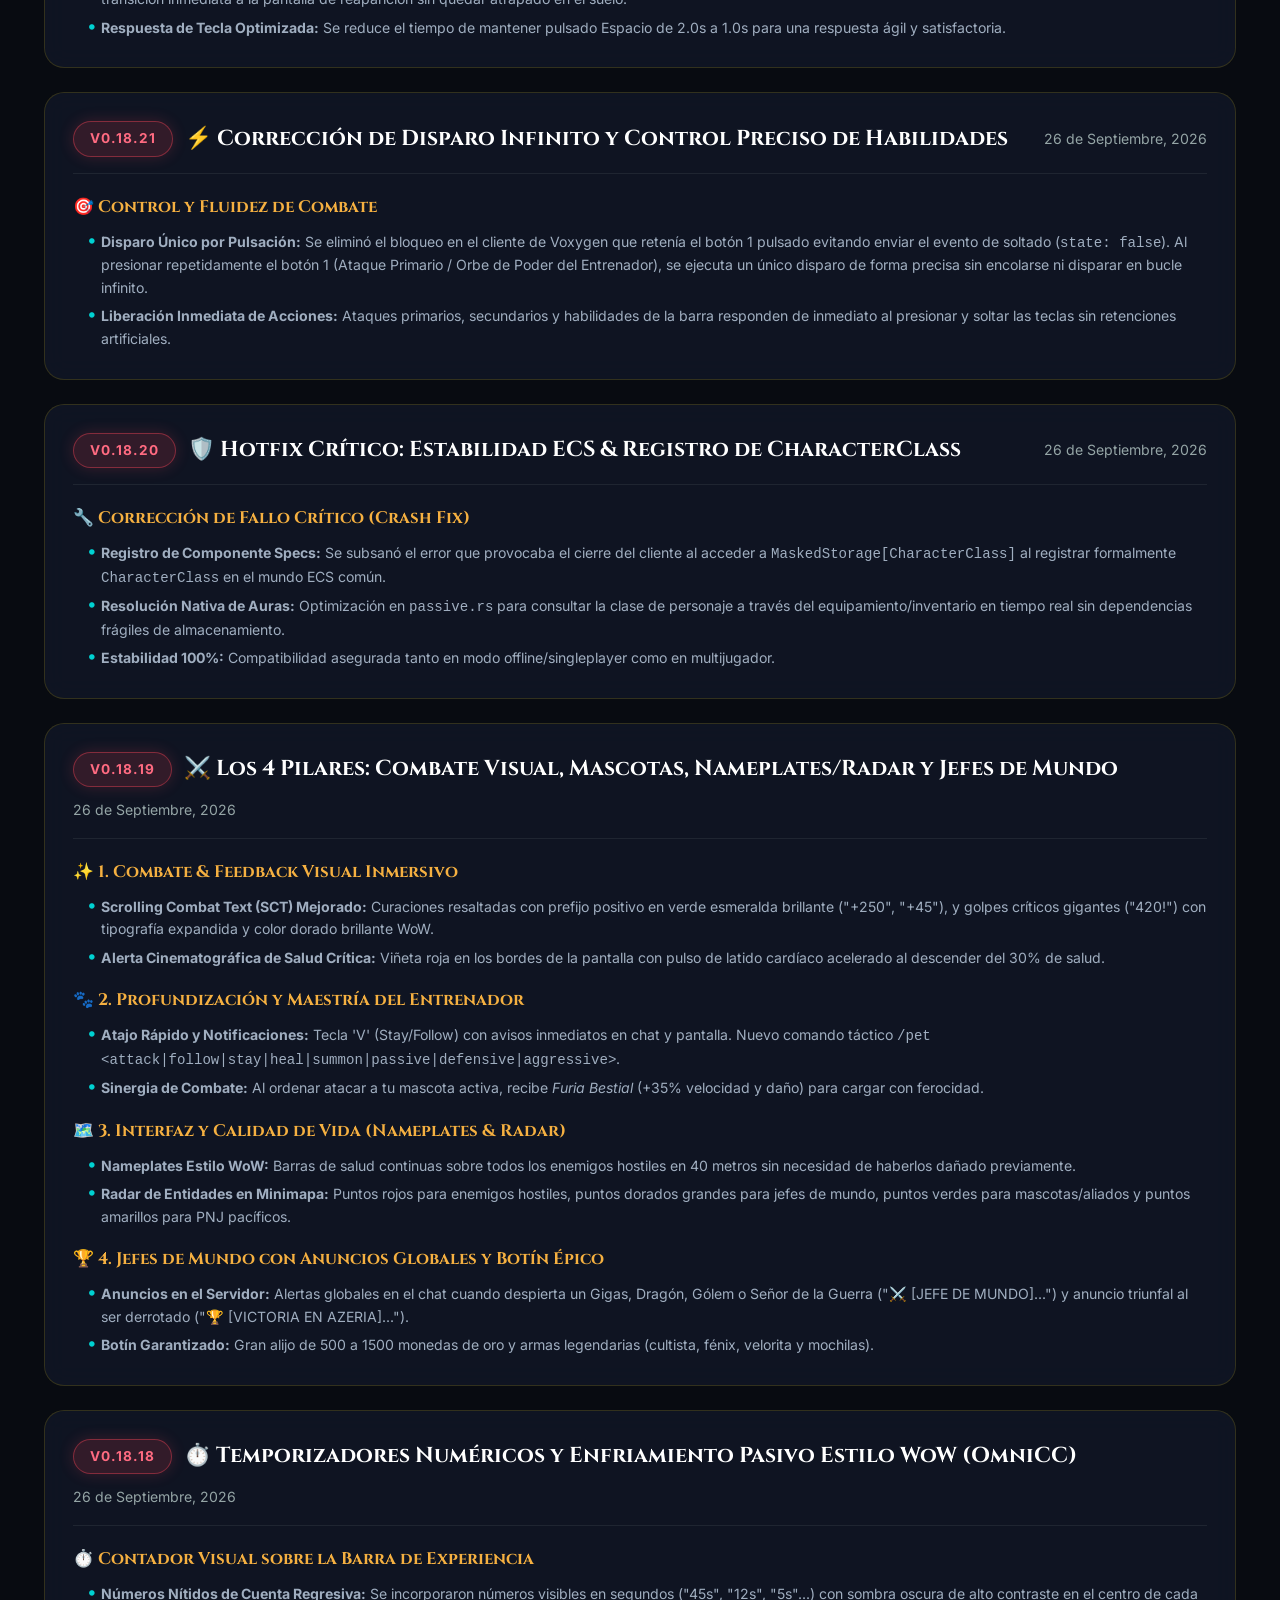
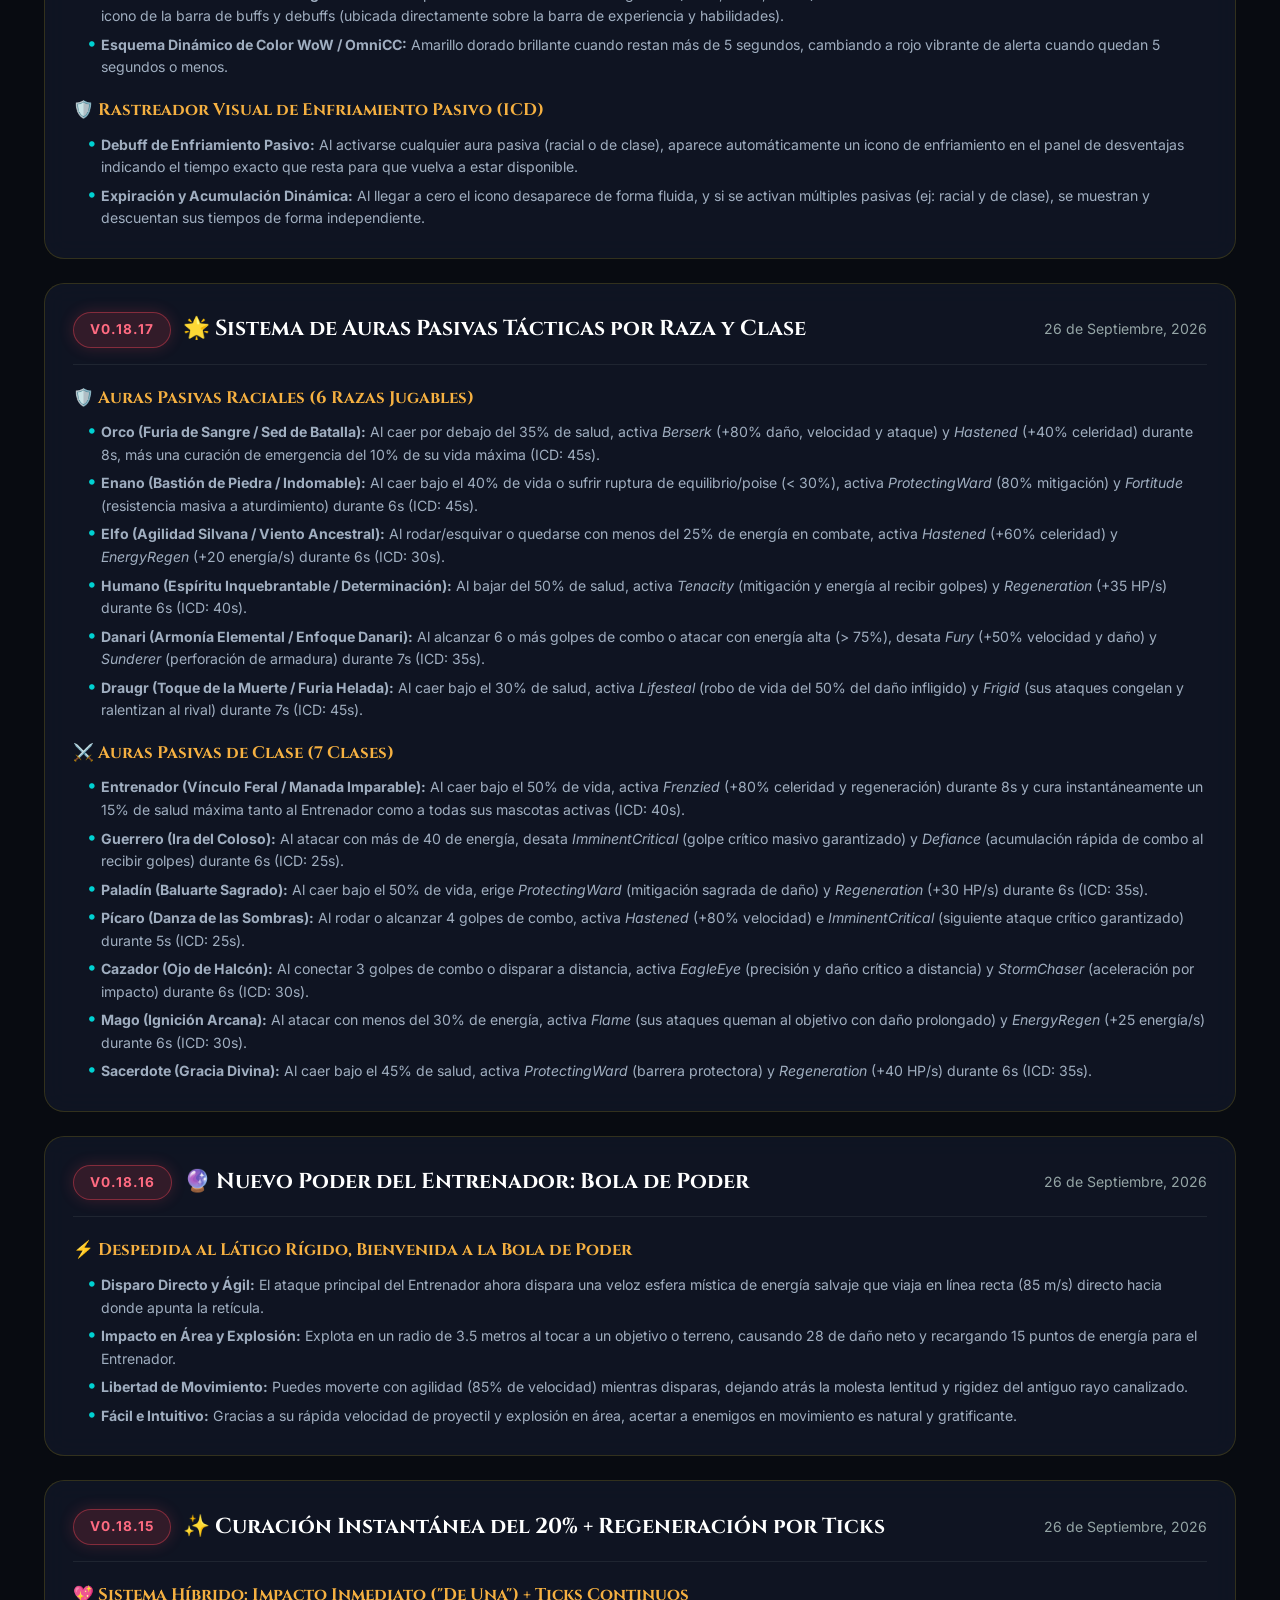
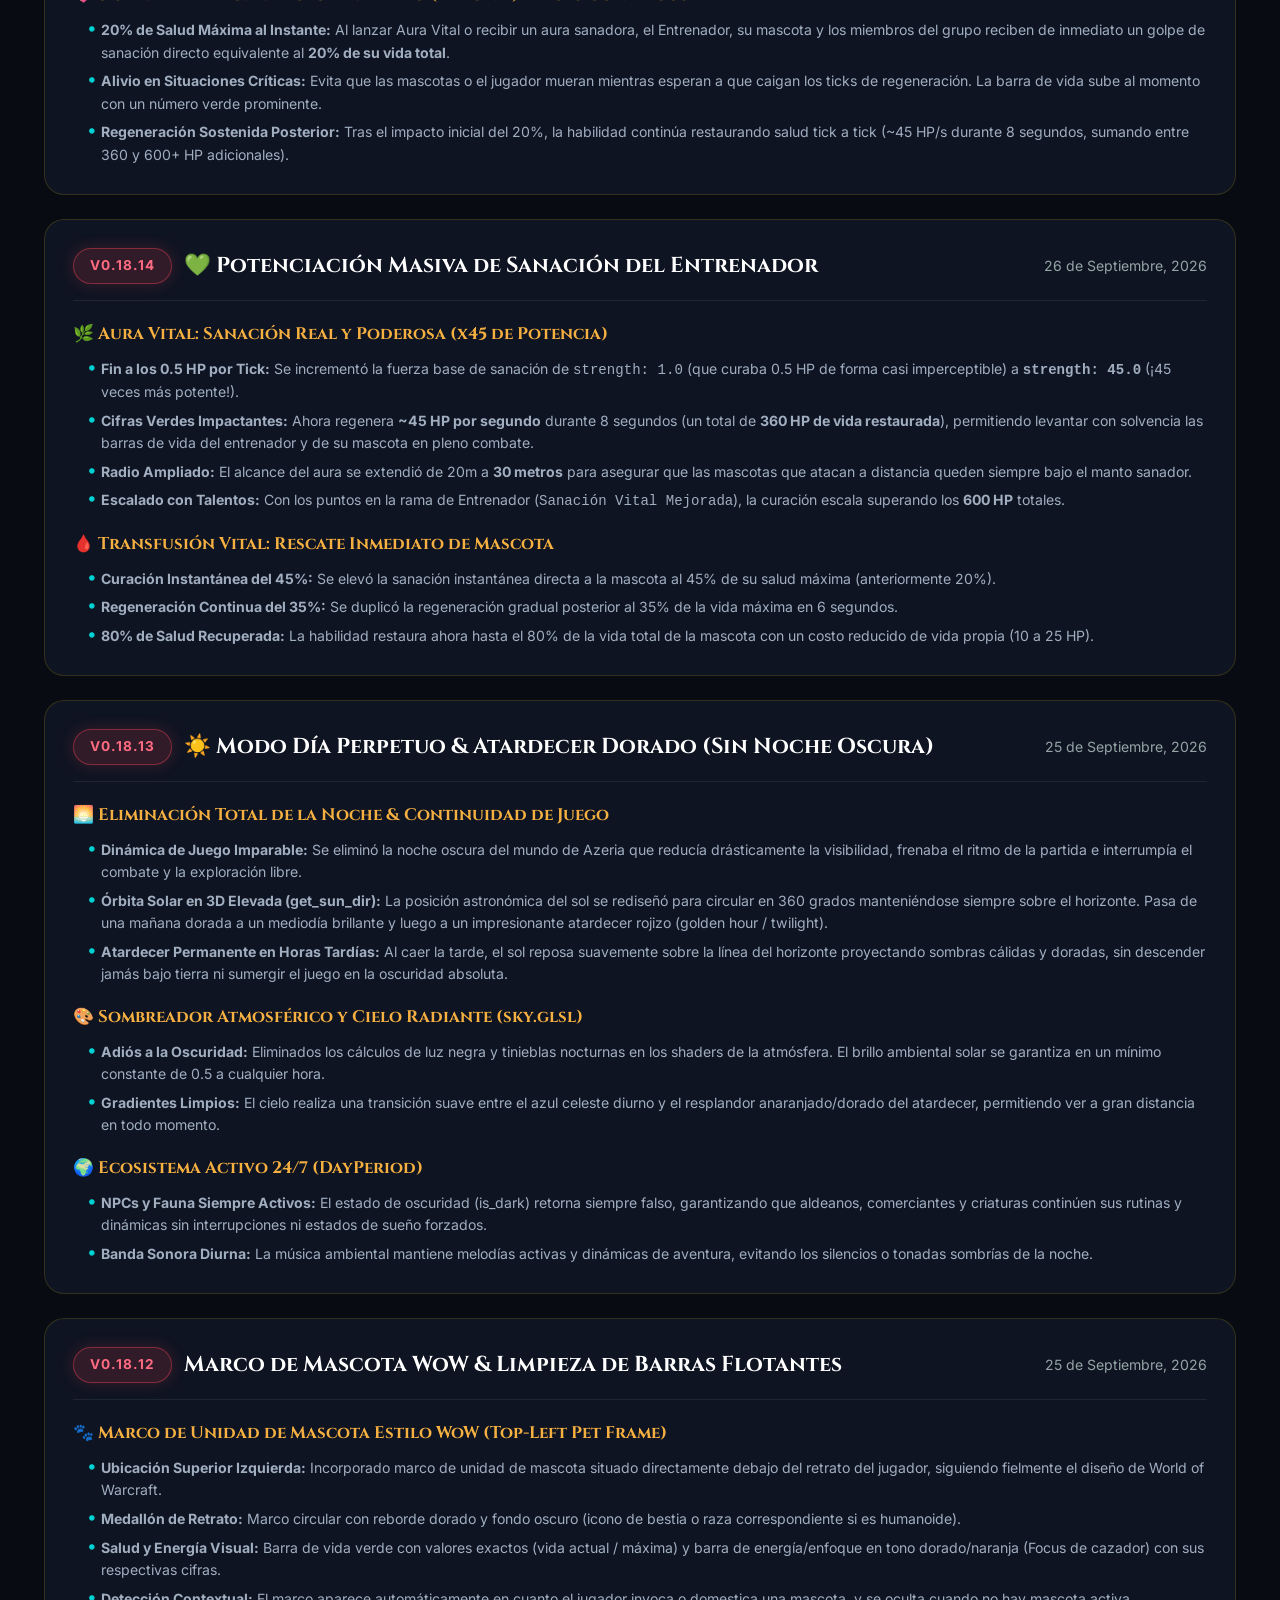
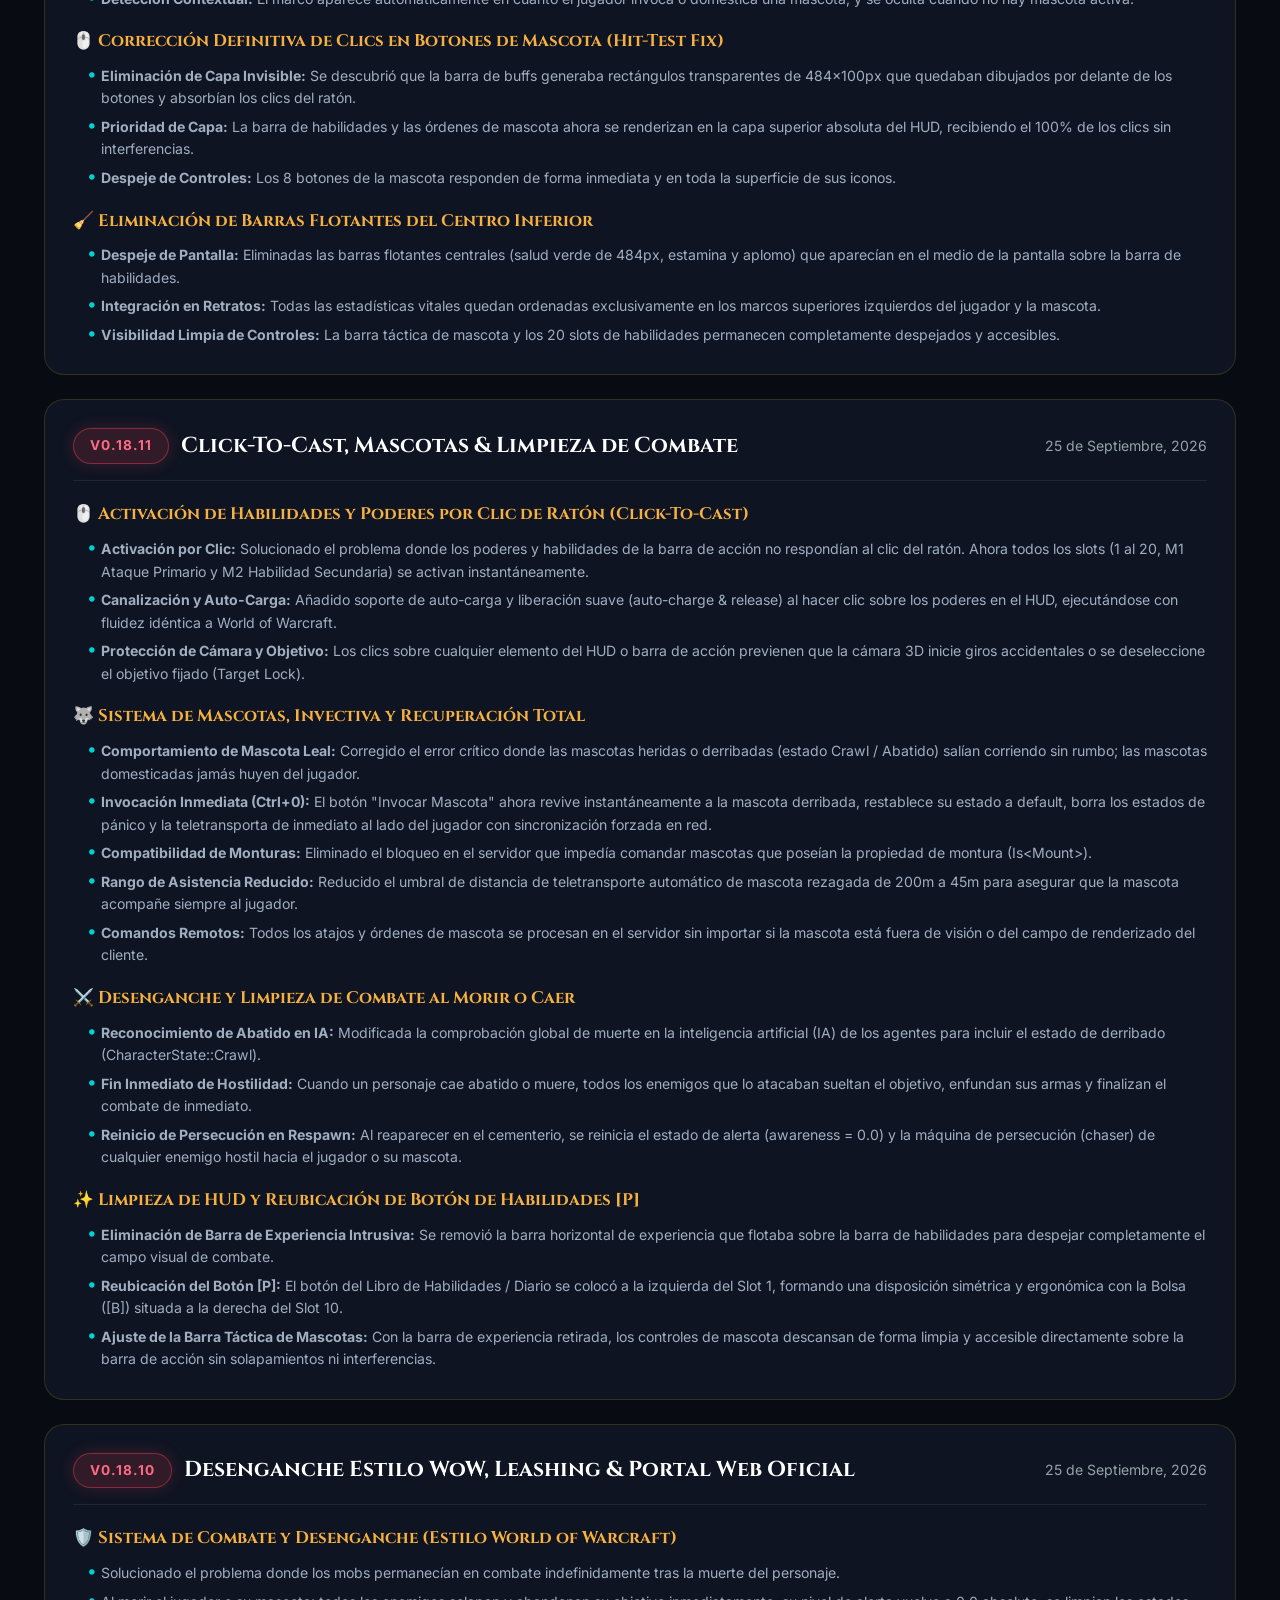
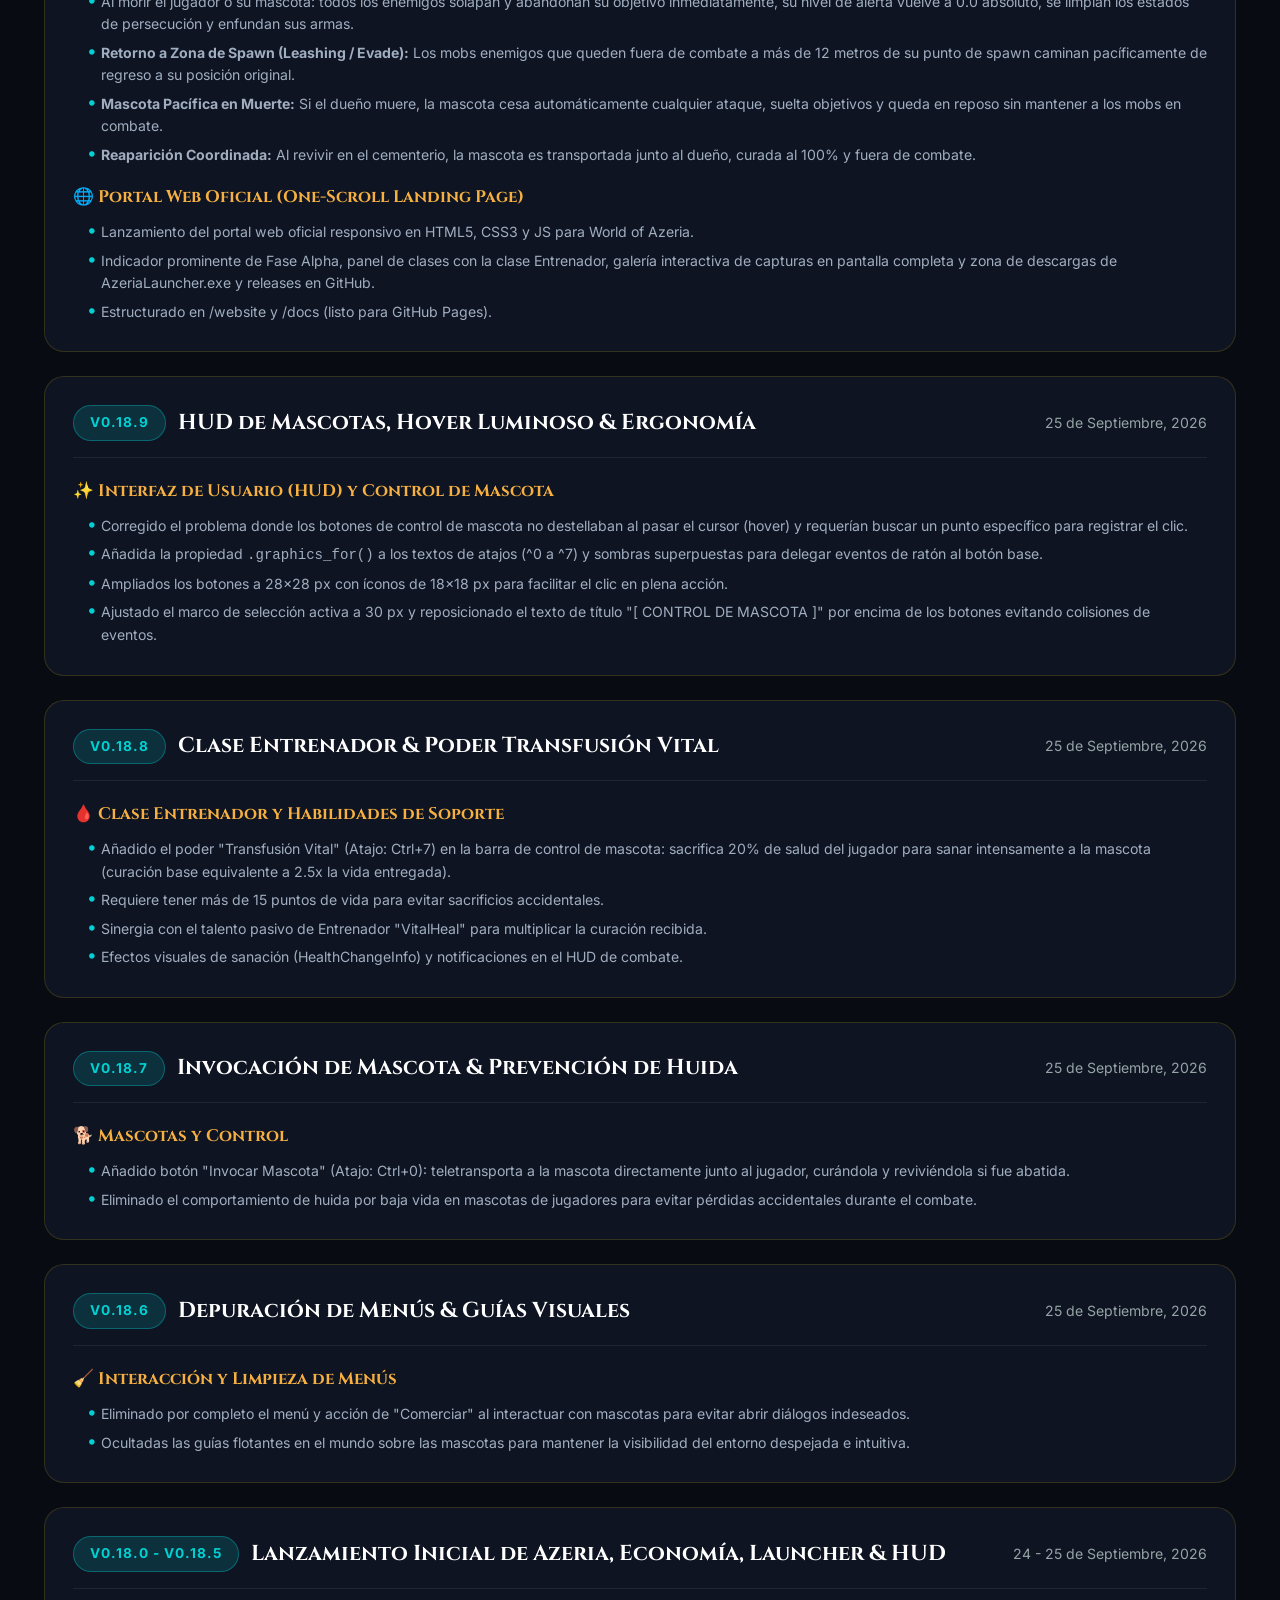
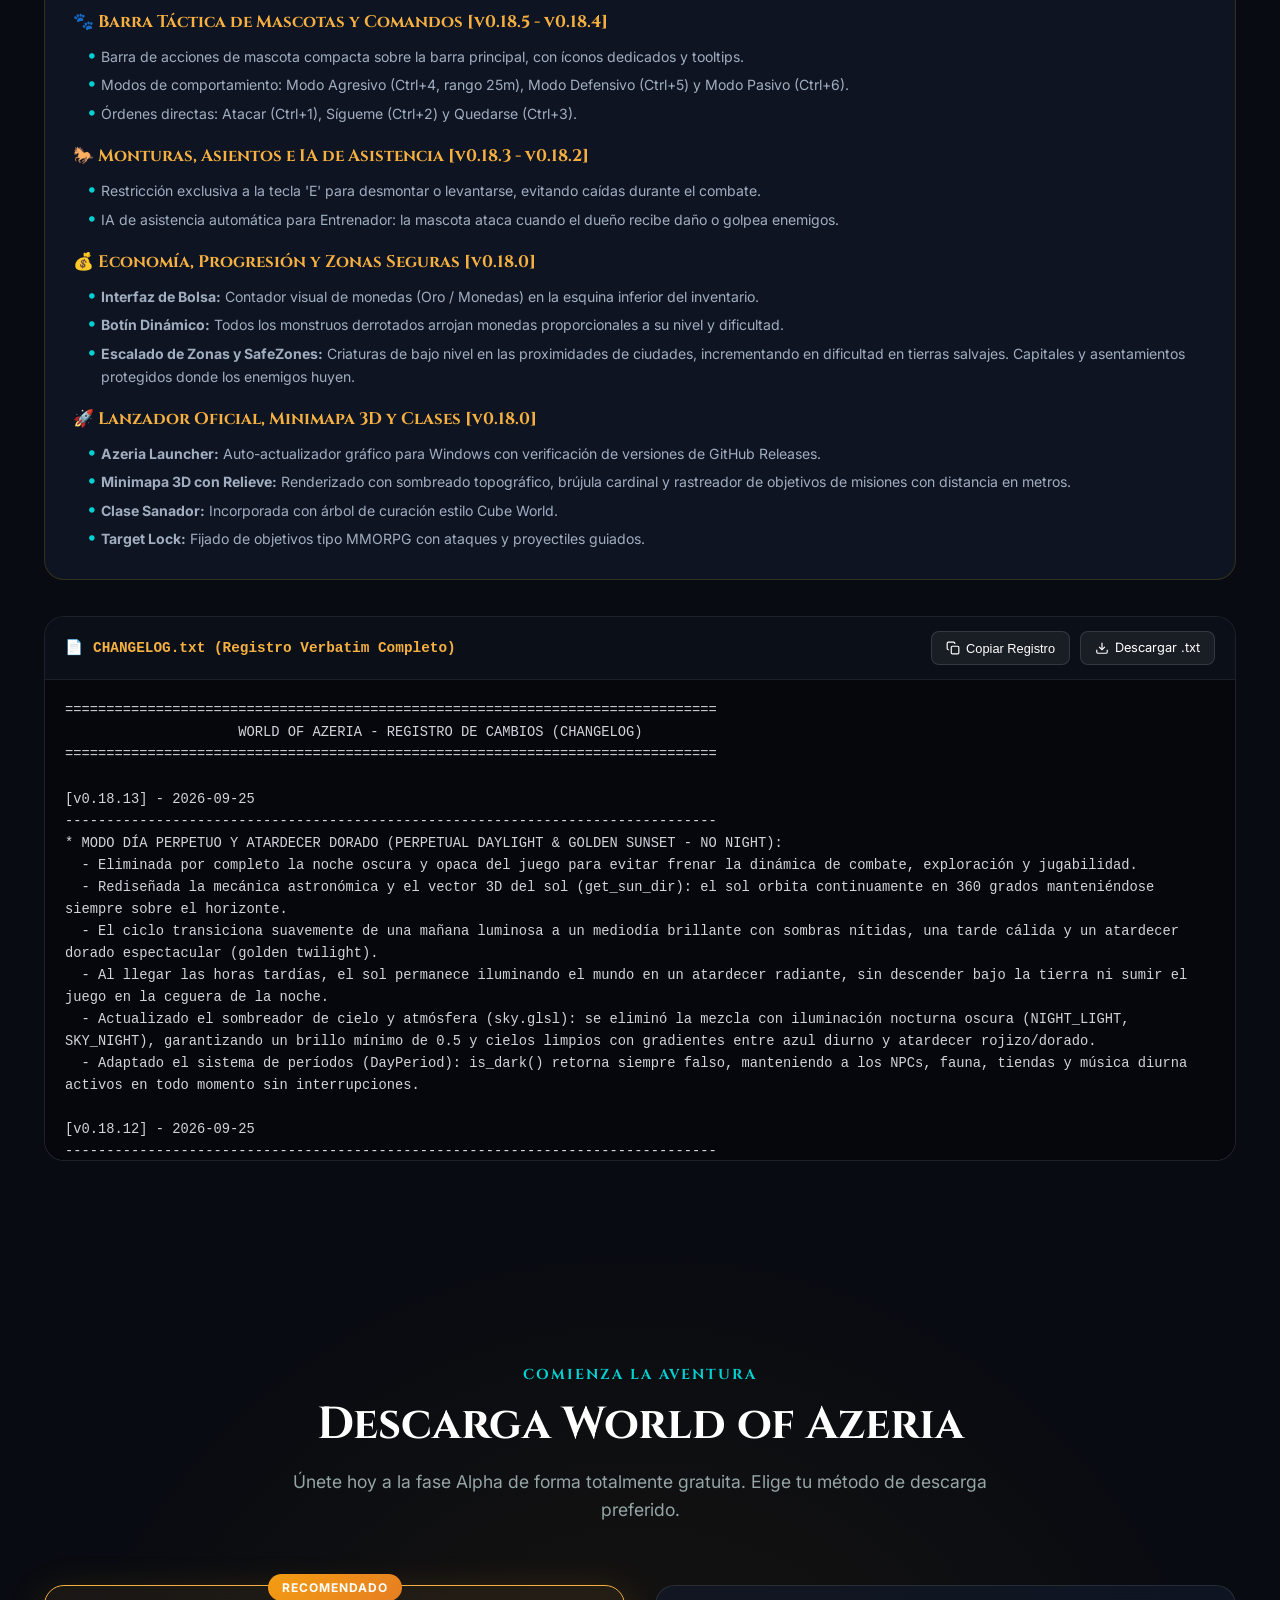
==== commit f79b08e8: "v0.18.24: WoW Loot Window, ground clustering, Shift+E auto-loot and level/exp sync between HUD and D" ====
--- a/website/index.html
+++ b/website/index.html
@@ -58,7 +58,7 @@
           <span class="pulse-dot"></span>
           Fase Alpha Abierta
         </span>
-        <span class="badge badge-version">Parche v0.18.23</span>
+        <span class="badge badge-version">Parche v0.18.24</span>
       </div>
 
       <h1 class="hero-title">
@@ -298,7 +298,8 @@
       <div class="changelog-controls">
         <div class="changelog-filters">
           <button class="changelog-filter-btn active" data-filter="all">Todas las Versiones</button>
-          <button class="changelog-filter-btn" data-filter="v0.18.23">v0.18.23 (Actual)</button>
+          <button class="changelog-filter-btn" data-filter="v0.18.24">v0.18.24 (Actual)</button>
+          <button class="changelog-filter-btn" data-filter="v0.18.23">v0.18.23</button>
           <button class="changelog-filter-btn" data-filter="v0.18.22">v0.18.22</button>
           <button class="changelog-filter-btn" data-filter="v0.18.21">v0.18.21</button>
           <button class="changelog-filter-btn" data-filter="v0.18.20">v0.18.20</button>
@@ -326,8 +327,43 @@
 
       <!-- Timeline de Tarjetas Detalladas -->
       <div class="changelog-timeline" id="changelogTimeline">
+        <!-- v0.18.24 -->
+        <article class="changelog-card latest" data-version="v0.18.24">
+          <div class="changelog-card-header">
+            <div class="changelog-version-meta">
+              <span class="badge badge-alpha">v0.18.24</span>
+              <h3 class="changelog-version-title">⚔️ Ventana de Botín Táctica estilo WoW y Despojo Selectivo</h3>
+            </div>
+            <span class="changelog-date">26 de Septiembre, 2026</span>
+          </div>
+          
+          <h4 class="changelog-section-title">🎒 Ventana de Botín Táctica (Loot Frame)</h4>
+          <ul class="changelog-sublist">
+            <li><strong>Despojo Selectivo de Objetos:</strong> Al pulsar 'E' frente a objetos en el suelo, se abre una ventana modal interactiva estilo WoW que muestra la lista de todo lo caído a tu alrededor con icono renderizado, marco y nombre con color de rareza, cantidad, categoría y tooltip emergente completo con estadísticas al posar el cursor.</li>
+            <li><strong>Recogida Individual:</strong> Puedes hacer clic en "[ Recoger ]" únicamente en los objetos que realmente deseas llevar, dejando la chatarra en el suelo sin llenar tus bolsas.</li>
+            <li><strong>Despojar Todo y Control Total:</strong> Incluye botón "[ 💰 Despojar Todo ]" para recoger todos los ítems de una sola vez, botón de cierre "[ Cerrar ]" (o '✕'/Escape) y paginación rápida para más de 5 objetos. Se cierra automáticamente si te alejas más de 5 metros o si el botín se agota.</li>
+          </ul>
+
+          <h4 class="changelog-section-title">🌐 Agrupación Inteligente en el Mundo 3D (Sin Textos Encimados)</h4>
+          <ul class="changelog-sublist">
+            <li><strong>Clustering de Loteo en el Suelo:</strong> Se eliminaron los textos amontonados e ilegibles. Múltiples objetos caídos a menos de 1.8 metros ahora se agrupan en una única etiqueta flotante limpia: <code>💰 Botín (X objetos)</code>, con el brillo y color de rareza del objeto más valioso.</li>
+          </ul>
+
+          <h4 class="changelog-section-title">⚡ Auto-Loot Ultrarrápido con Shift+E</h4>
+          <ul class="changelog-sublist">
+            <li><strong>Recogida Inmediata:</strong> Al presionar Shift+E cerca de cualquier botín, se recoge automáticamente todo lo cercano al inventario sin abrir la ventana, ideal para no detener el ritmo de combate.</li>
+          </ul>
+
+          <h4 class="changelog-section-title">📊 Sincronización de Nivel y Barra de Experiencia (Ventana 'P')</h4>
+          <ul class="changelog-sublist">
+            <li><strong>Fin al Desfase de Nivel:</strong> Se corrigió el error donde la insignia de nivel y la barra de EXP del retrato (arriba a la izquierda) mostraban un nivel distinto al de la ventana de habilidades ('P').</li>
+            <li><strong>Árbol de Clase Primario:</strong> El HUD ahora toma automáticamente el árbol de talentos de la clase del personaje como barra de progreso predeterminada en lugar de quedar fijado en el árbol 'General'.</li>
+            <li><strong>Cálculo Unificado Base 1:</strong> El medallón central de nivel en la ventana 'P' ahora calcula correctamente el nivel comenzando en Nivel 1 (1 + puntos ganados), coincidiendo exactamente con el retrato y los nameplates en todo momento.</li>
+          </ul>
+        </article>
+
         <!-- v0.18.23 -->
-        <article class="changelog-card latest" data-version="v0.18.23">
+        <article class="changelog-card" data-version="v0.18.23">
           <div class="changelog-card-header">
             <div class="changelog-version-meta">
               <span class="badge badge-alpha">v0.18.23</span>
@@ -1012,7 +1048,7 @@
             <svg width="20" height="20" viewBox="0 0 24 24" fill="none" stroke="currentColor" stroke-width="2.5"><path d="M21 15v4a2 2 0 0 1-2 2H5a2 2 0 0 1-2-2v-4"/><polyline points="7 10 12 15 17 10"/><line x1="12" y1="15" x2="12" y2="3"/></svg>
             Descargar AzeriaLauncher.exe
           </a>
-          <span class="download-meta">Versión v0.18.23 • ~2.5 MB • Windows 64-bit</span>
+          <span class="download-meta">Versión v0.18.24 • ~2.5 MB • Windows 64-bit</span>
         </div>
 
         <!-- Cliente Completo ZIP -->
@@ -1063,7 +1099,7 @@
         <div class="footer-brand">
           <h3>WORLD OF <span class="text-gold">AZERIA</span></h3>
           <p>Un proyecto impulsado por la comunidad para ofrecer una experiencia MMORPG profunda, inmersiva y táctica en un mundo abierto vóxel.</p>
-          <div class="badge badge-alpha">Alpha Build v0.18.23</div>
+          <div class="badge badge-alpha">Alpha Build v0.18.24</div>
         </div>
 
         <div class="footer-col">
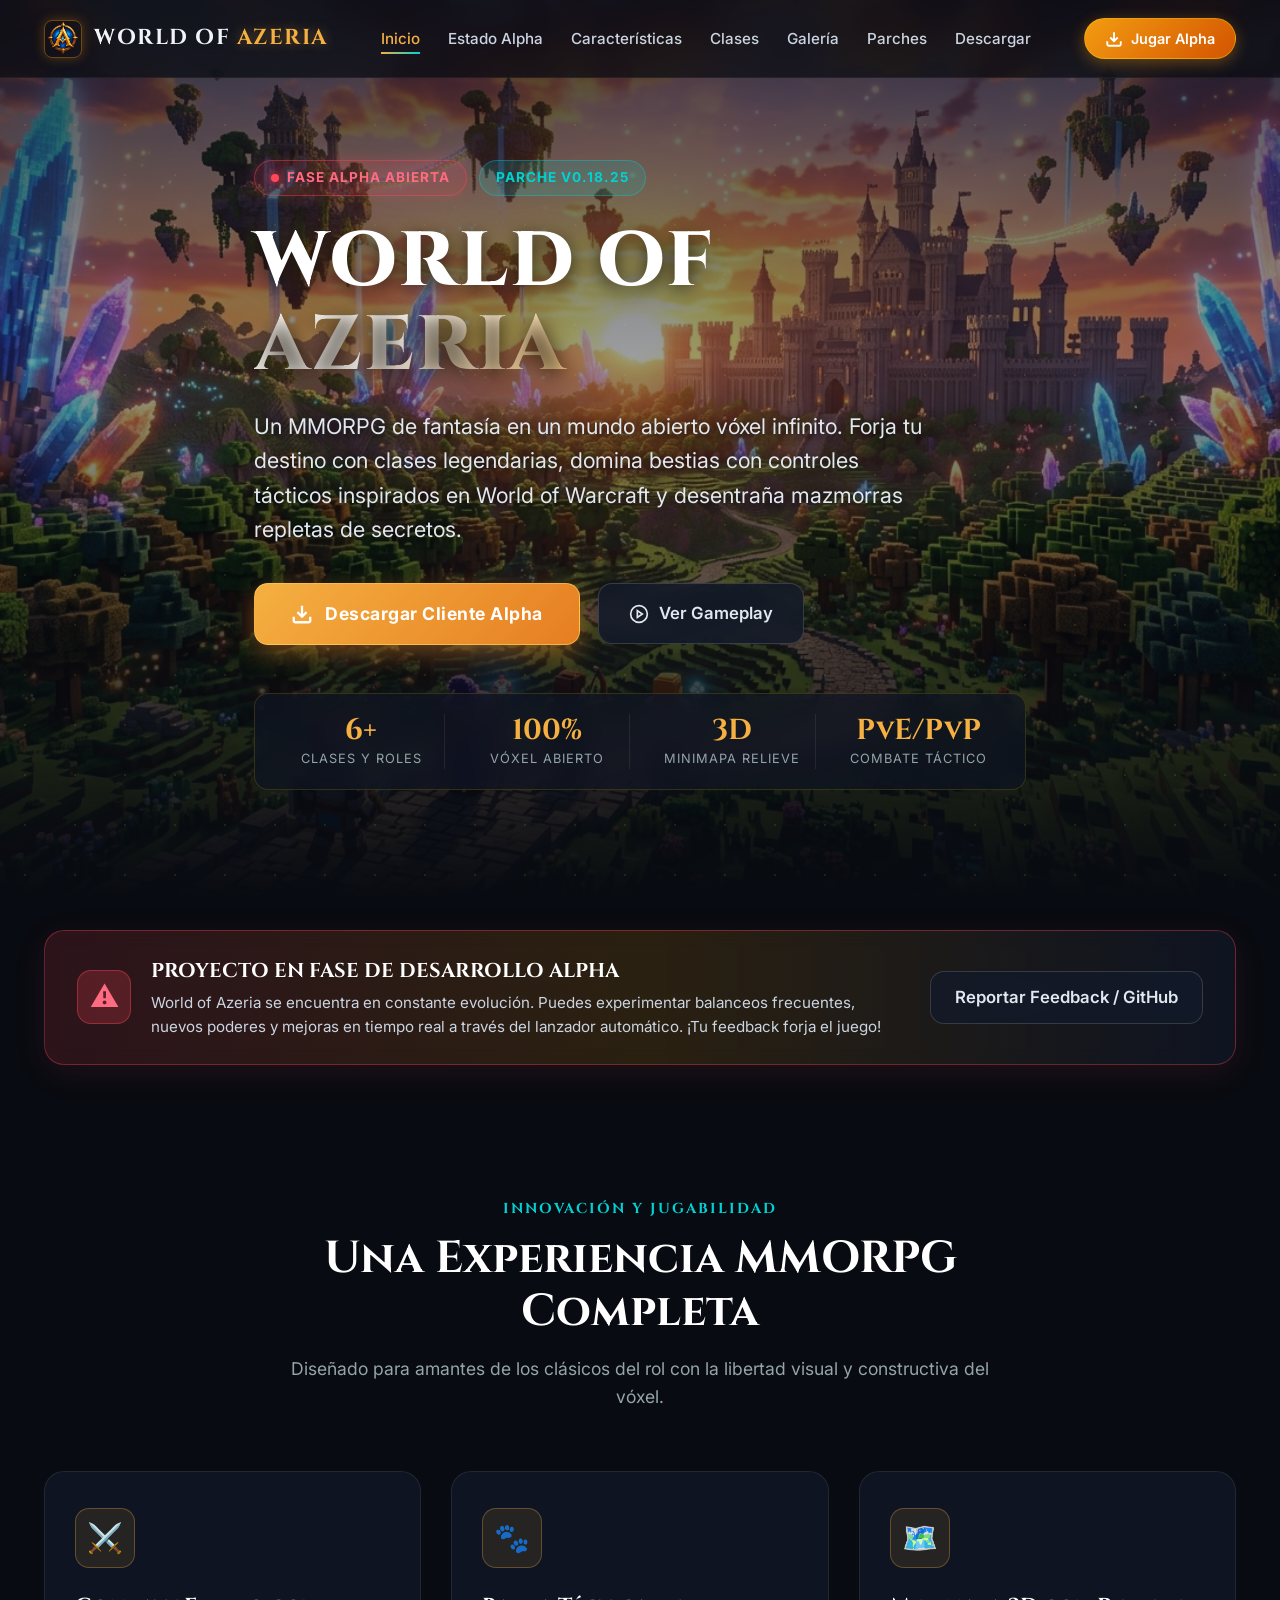
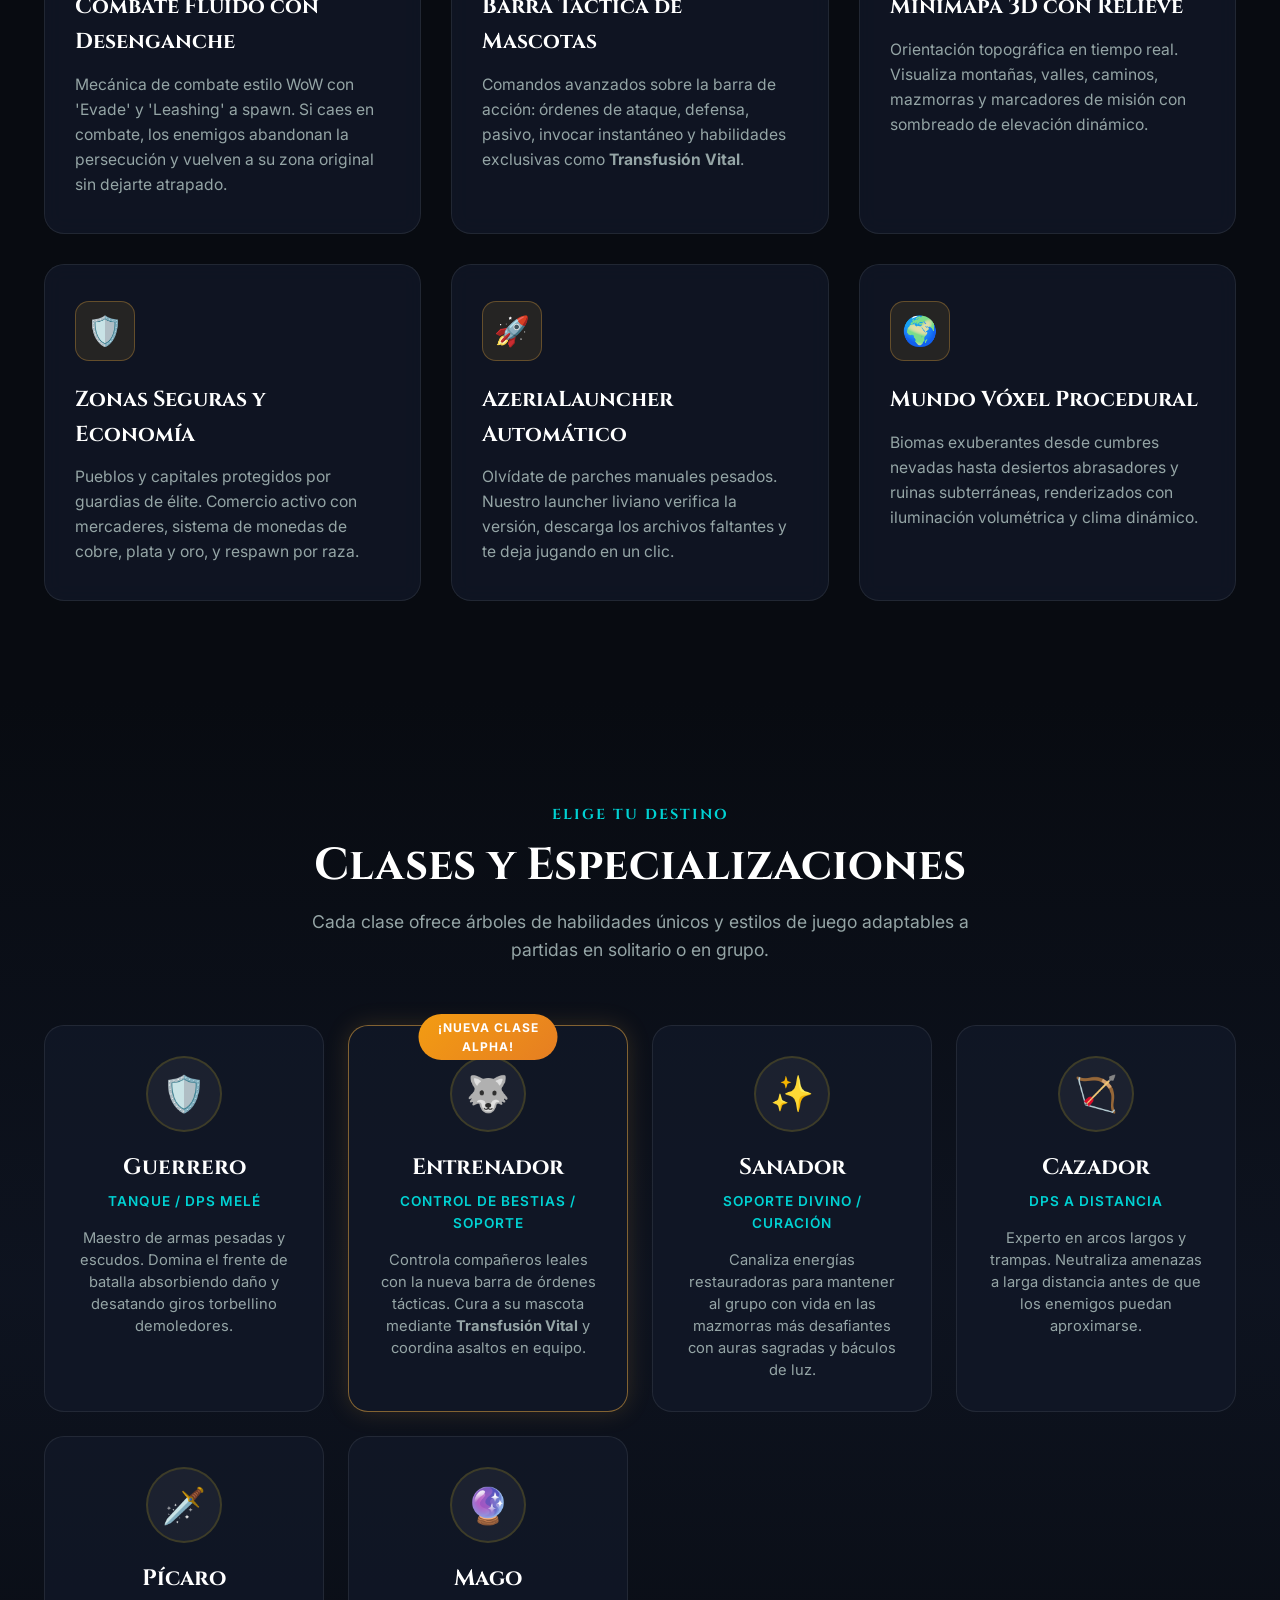
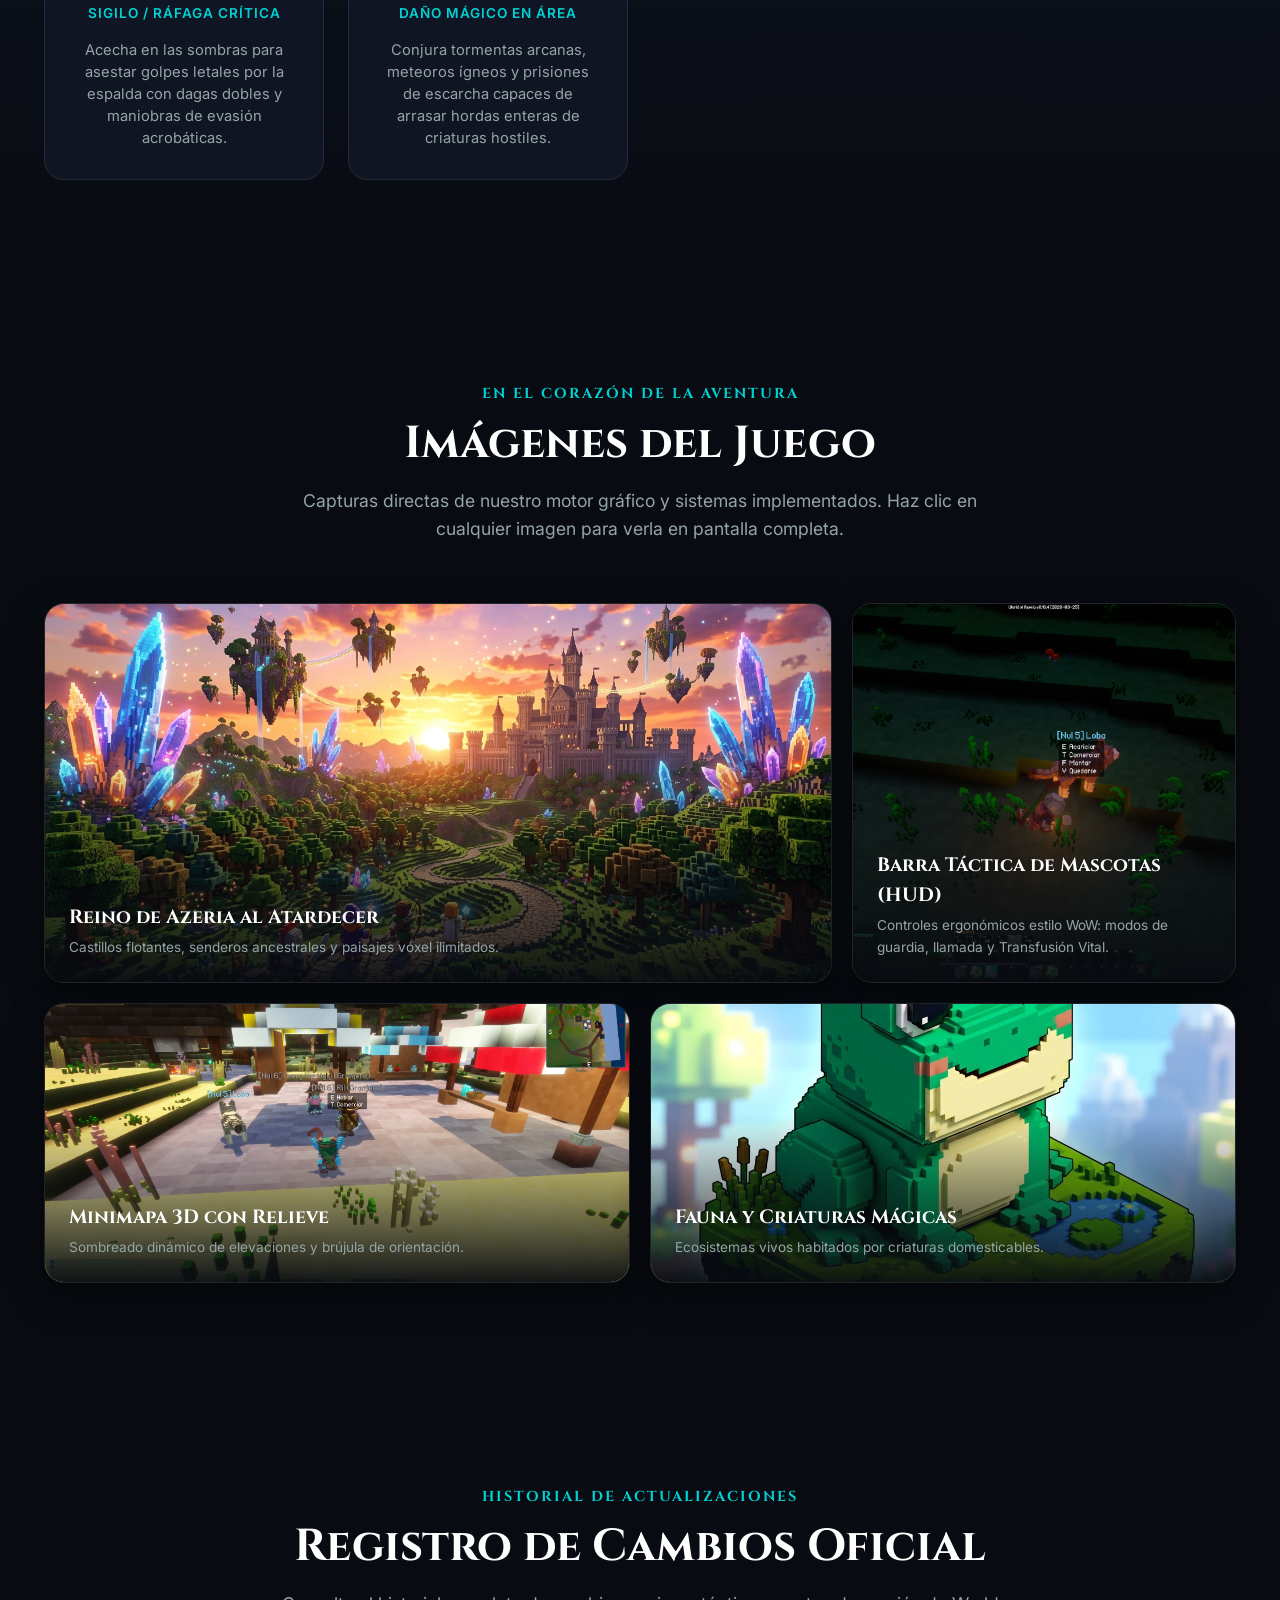
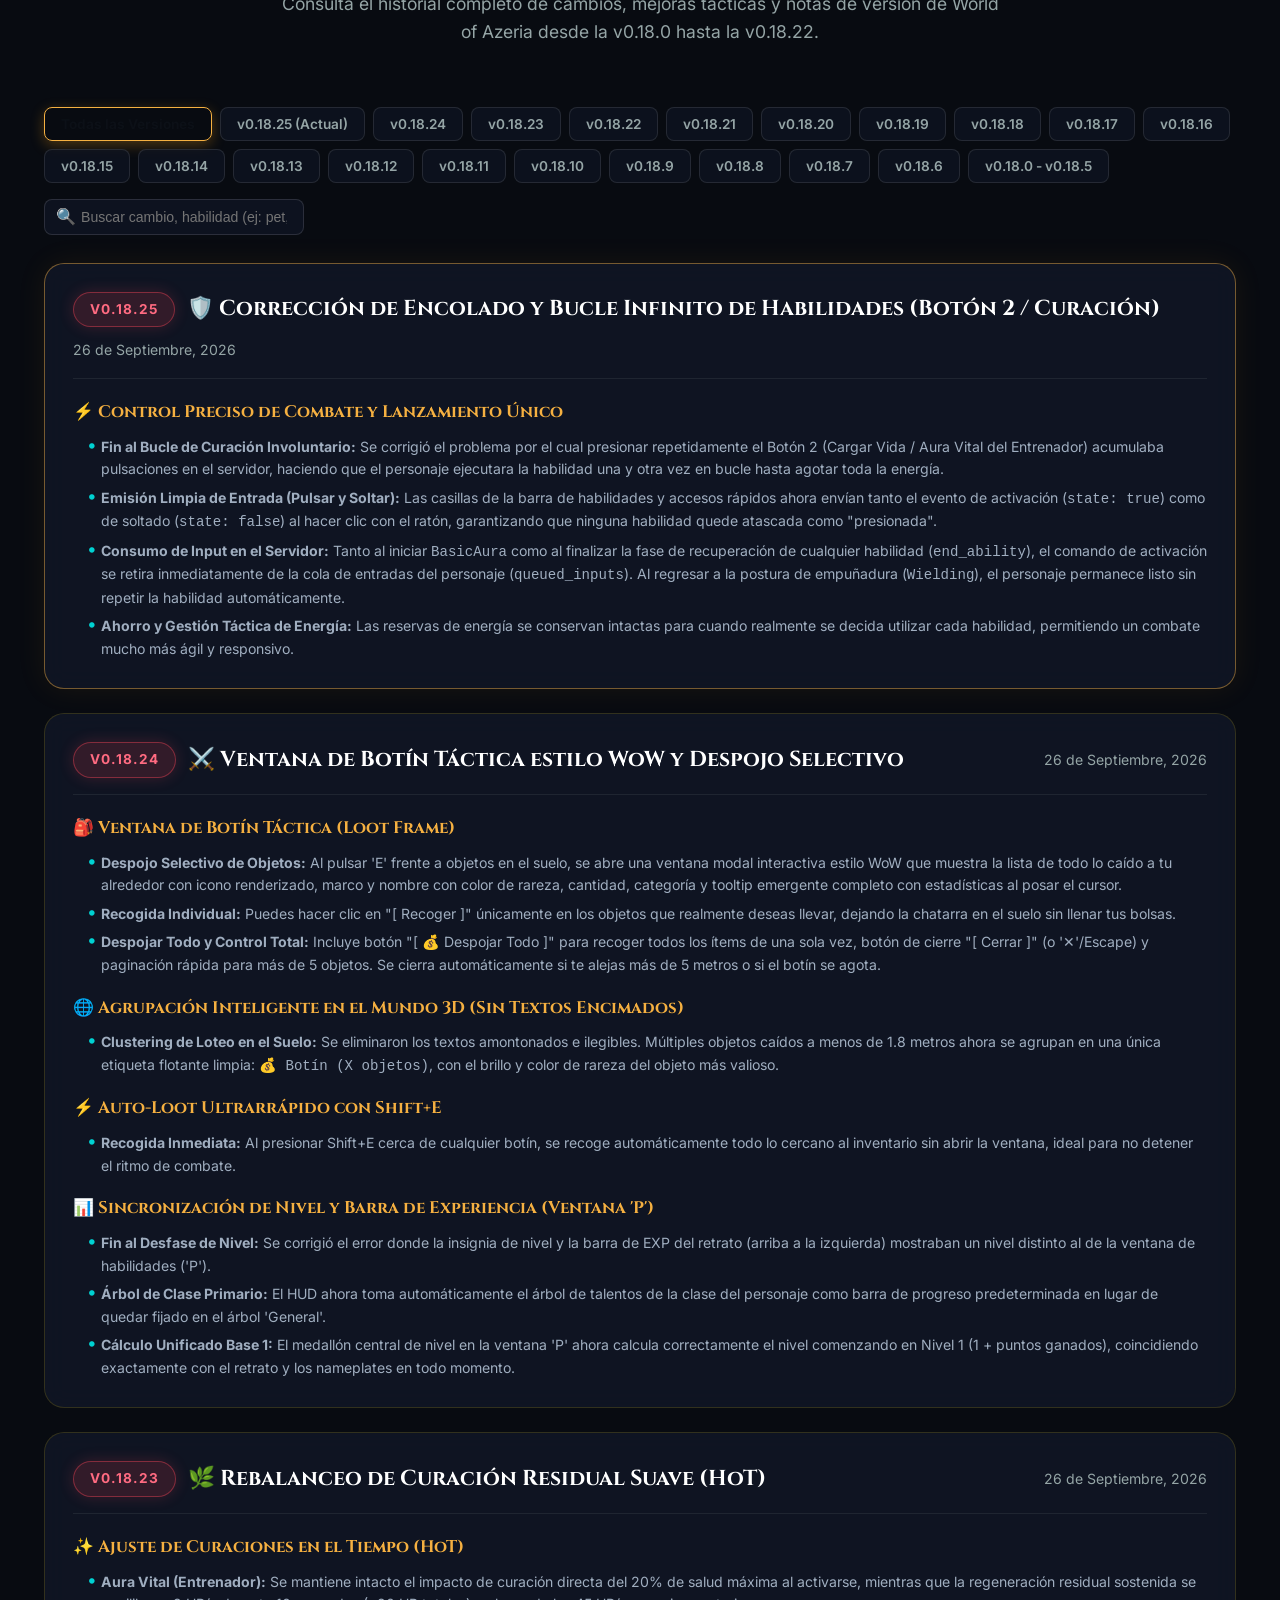
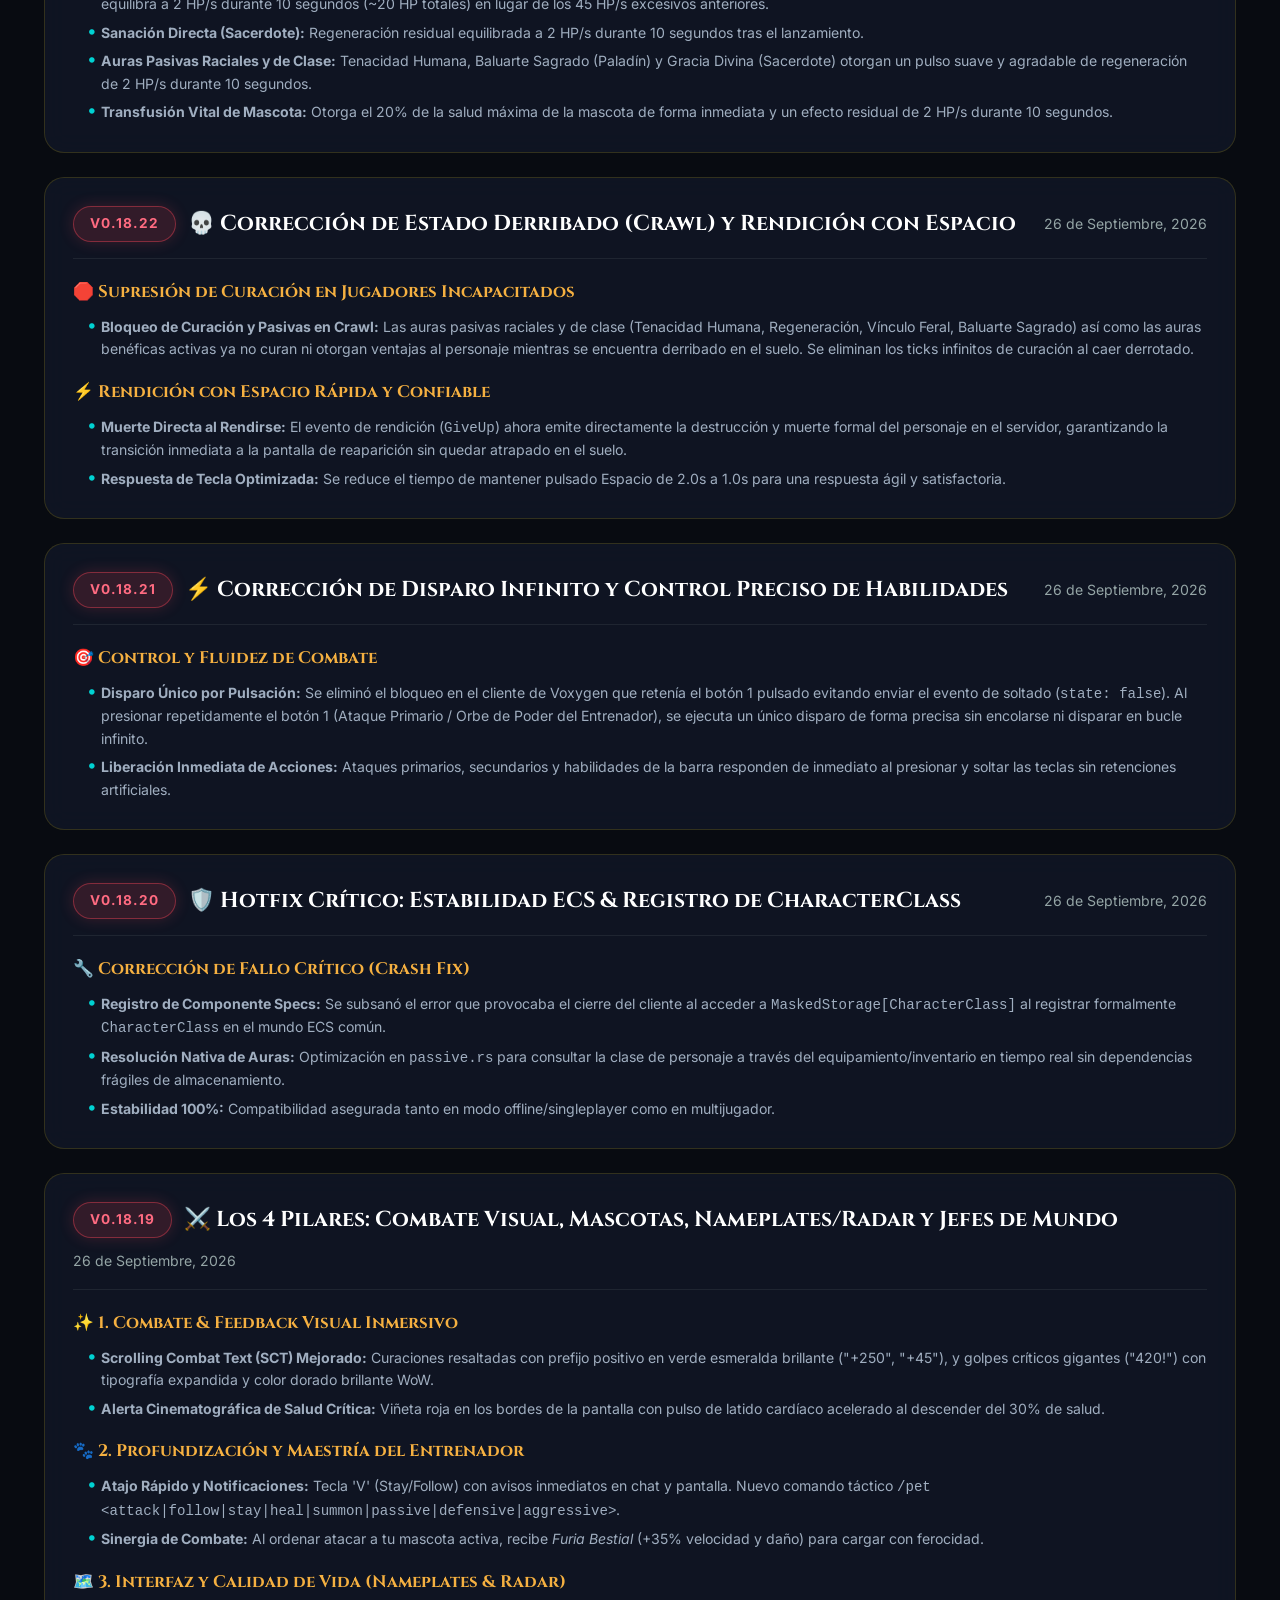
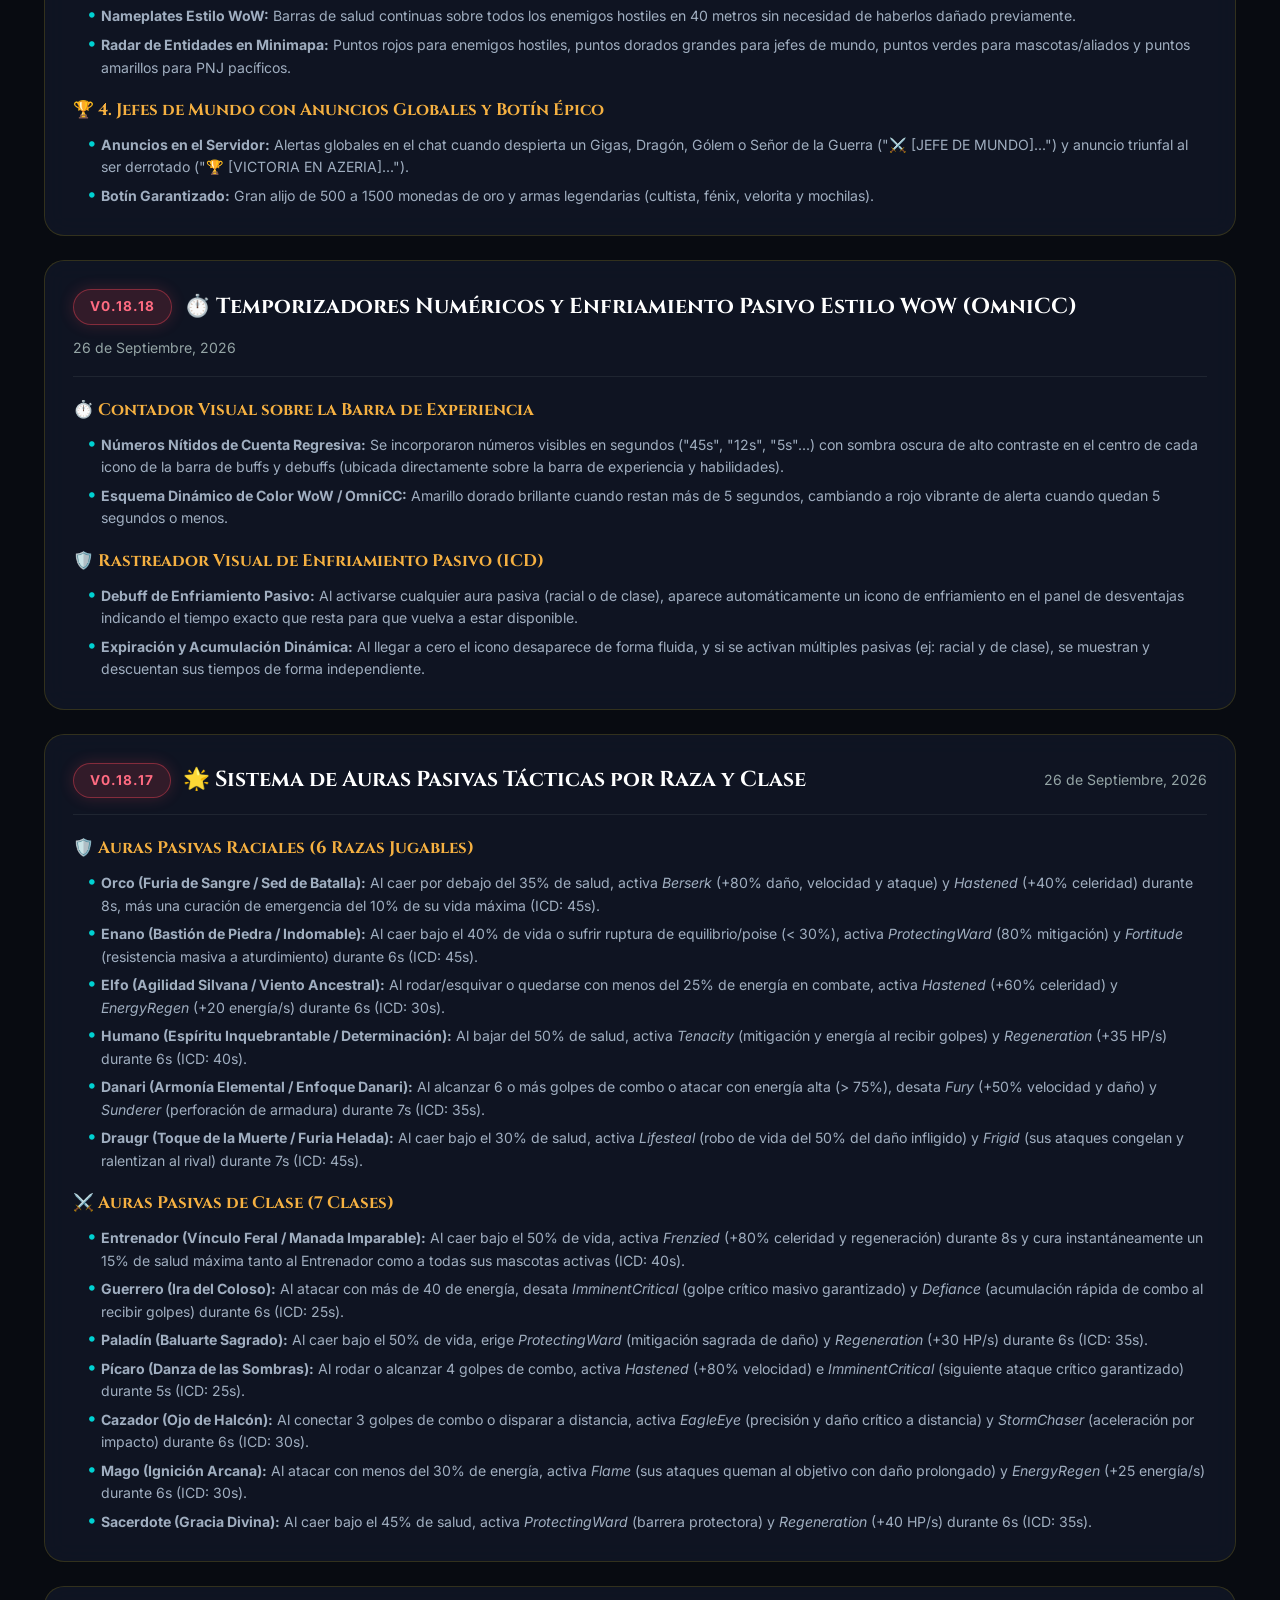
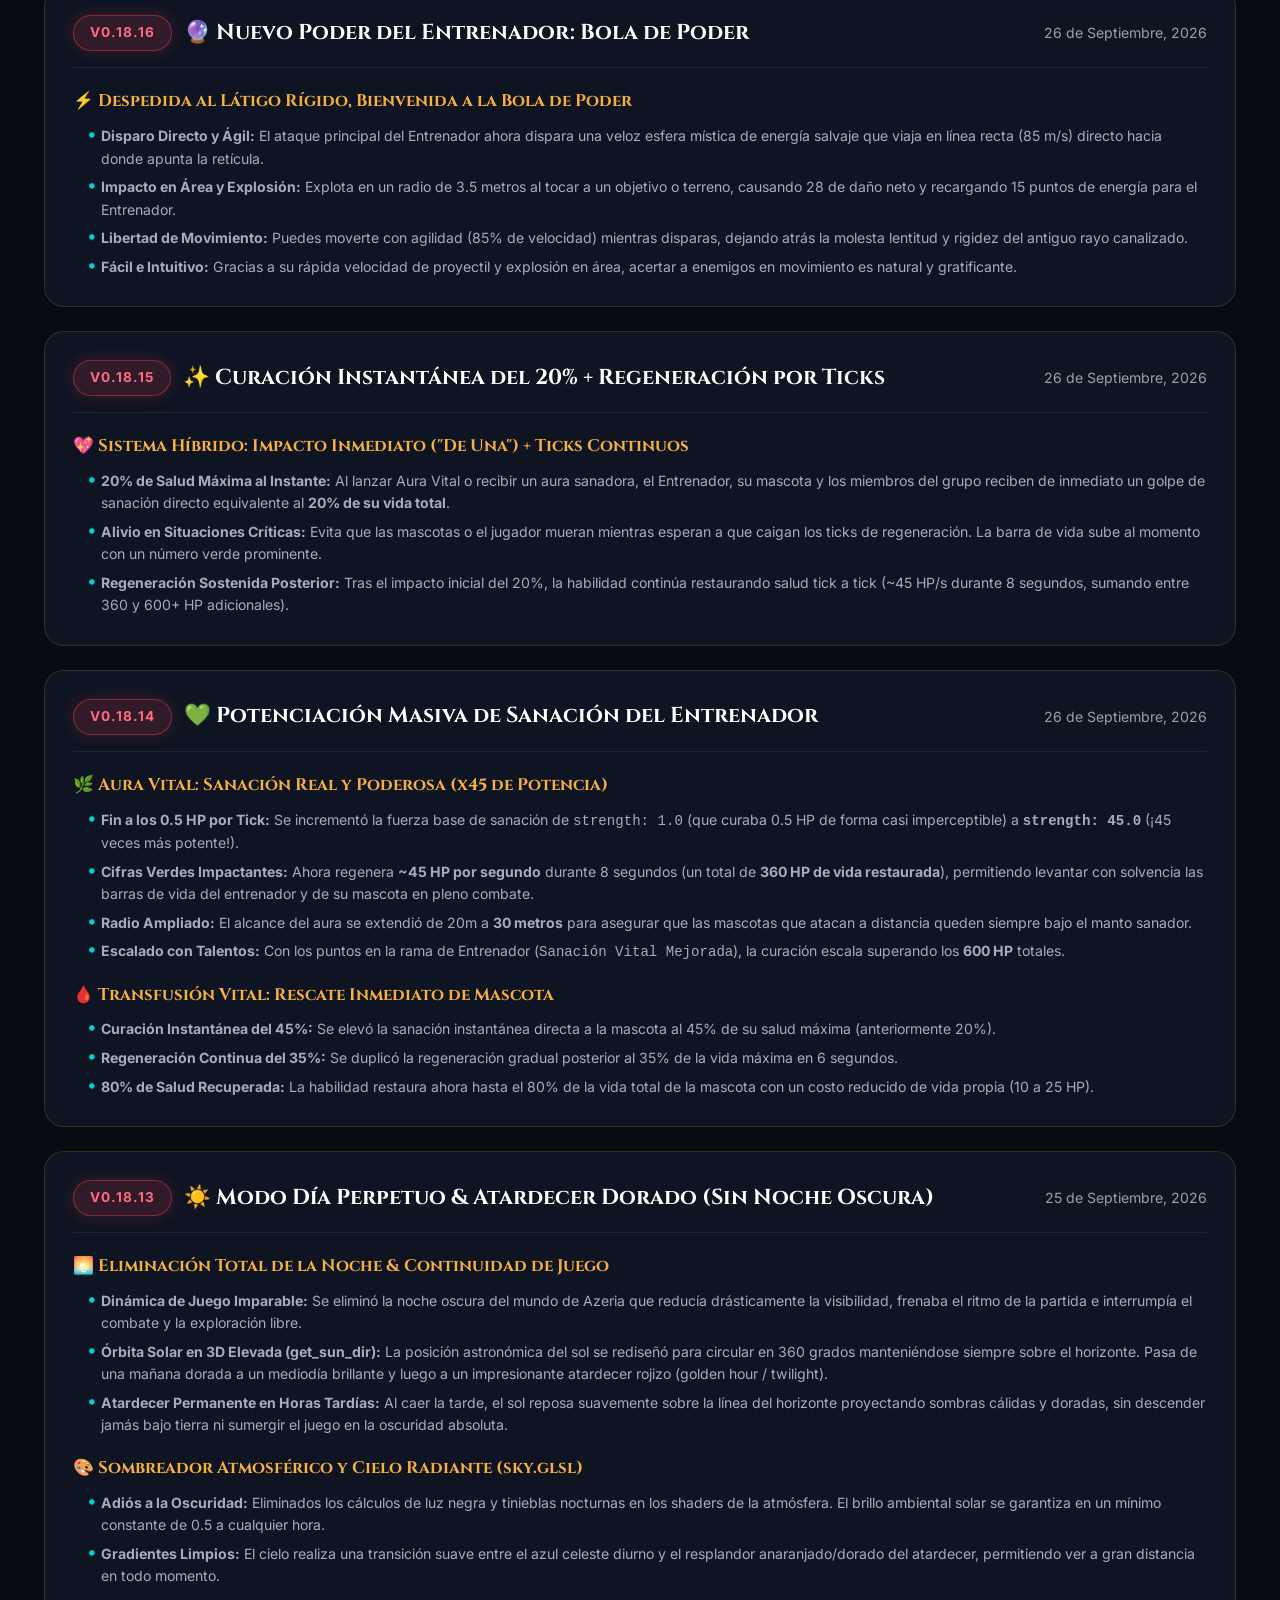
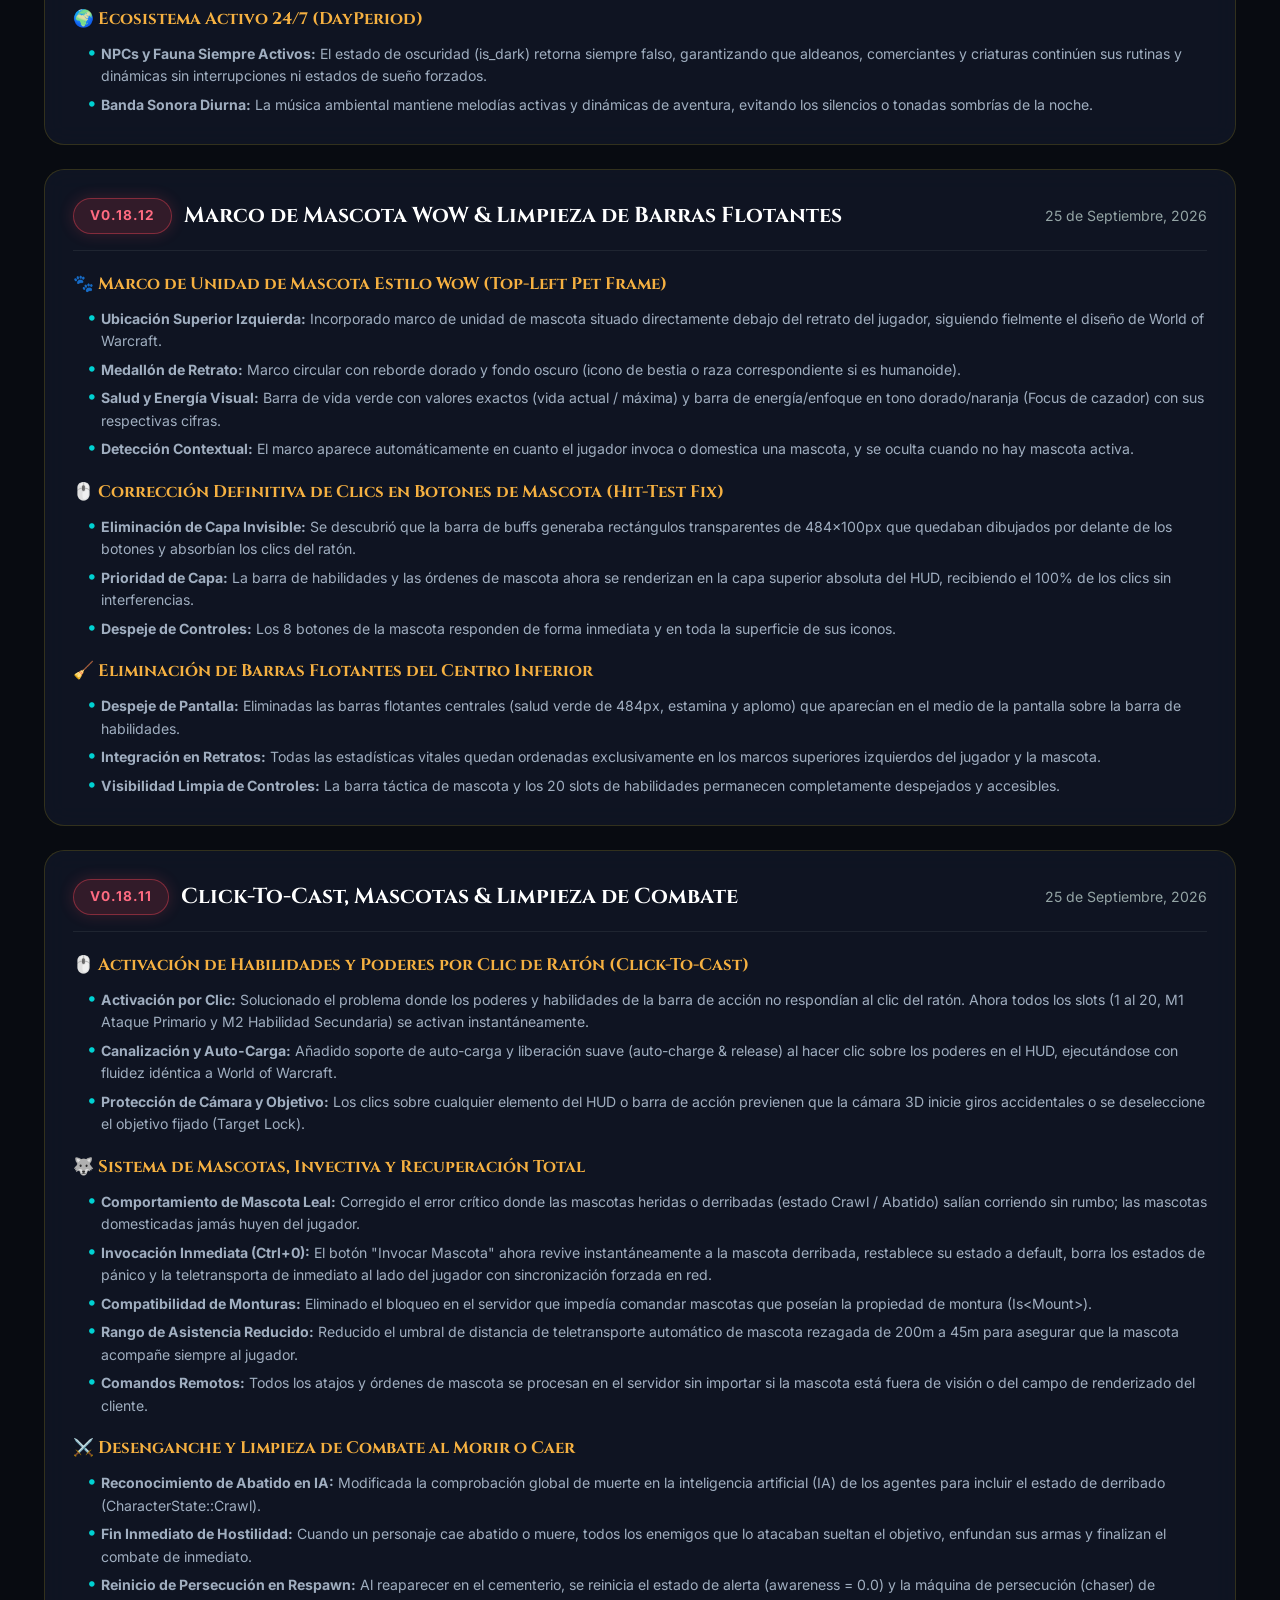
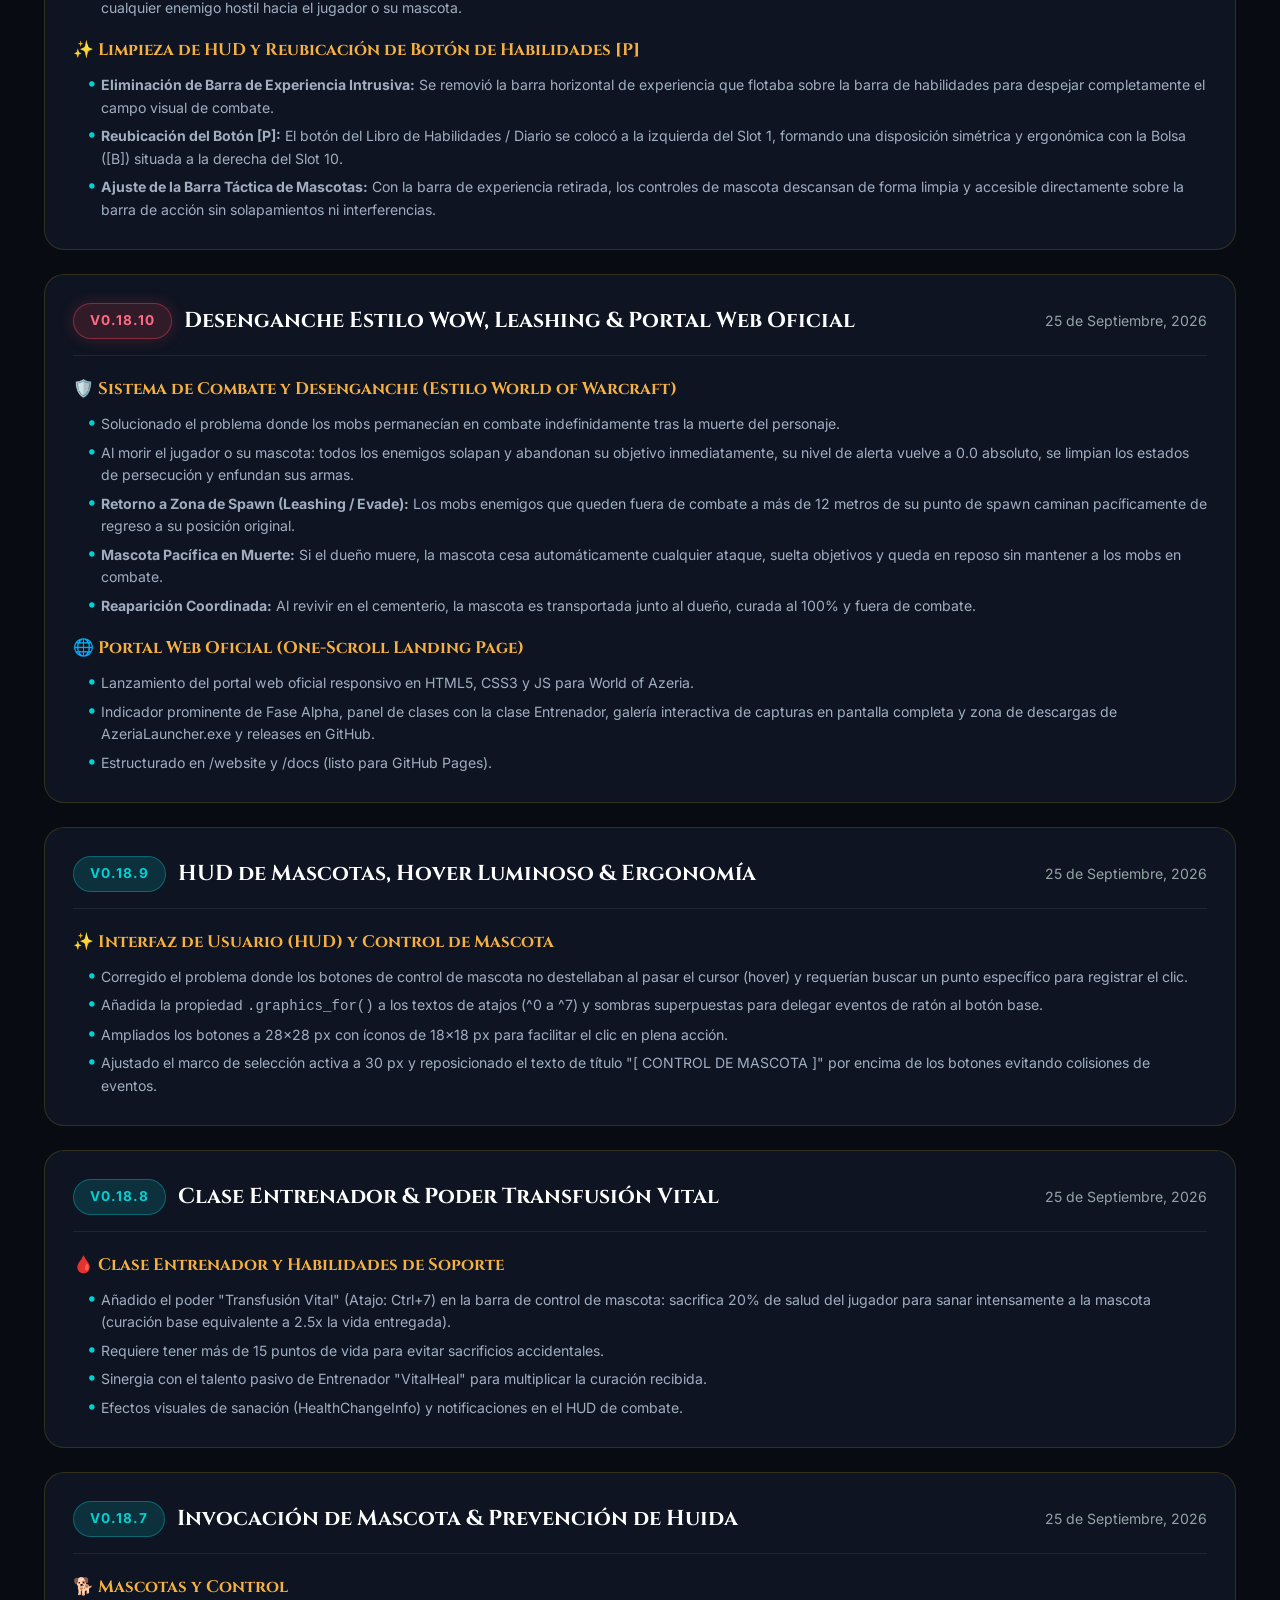
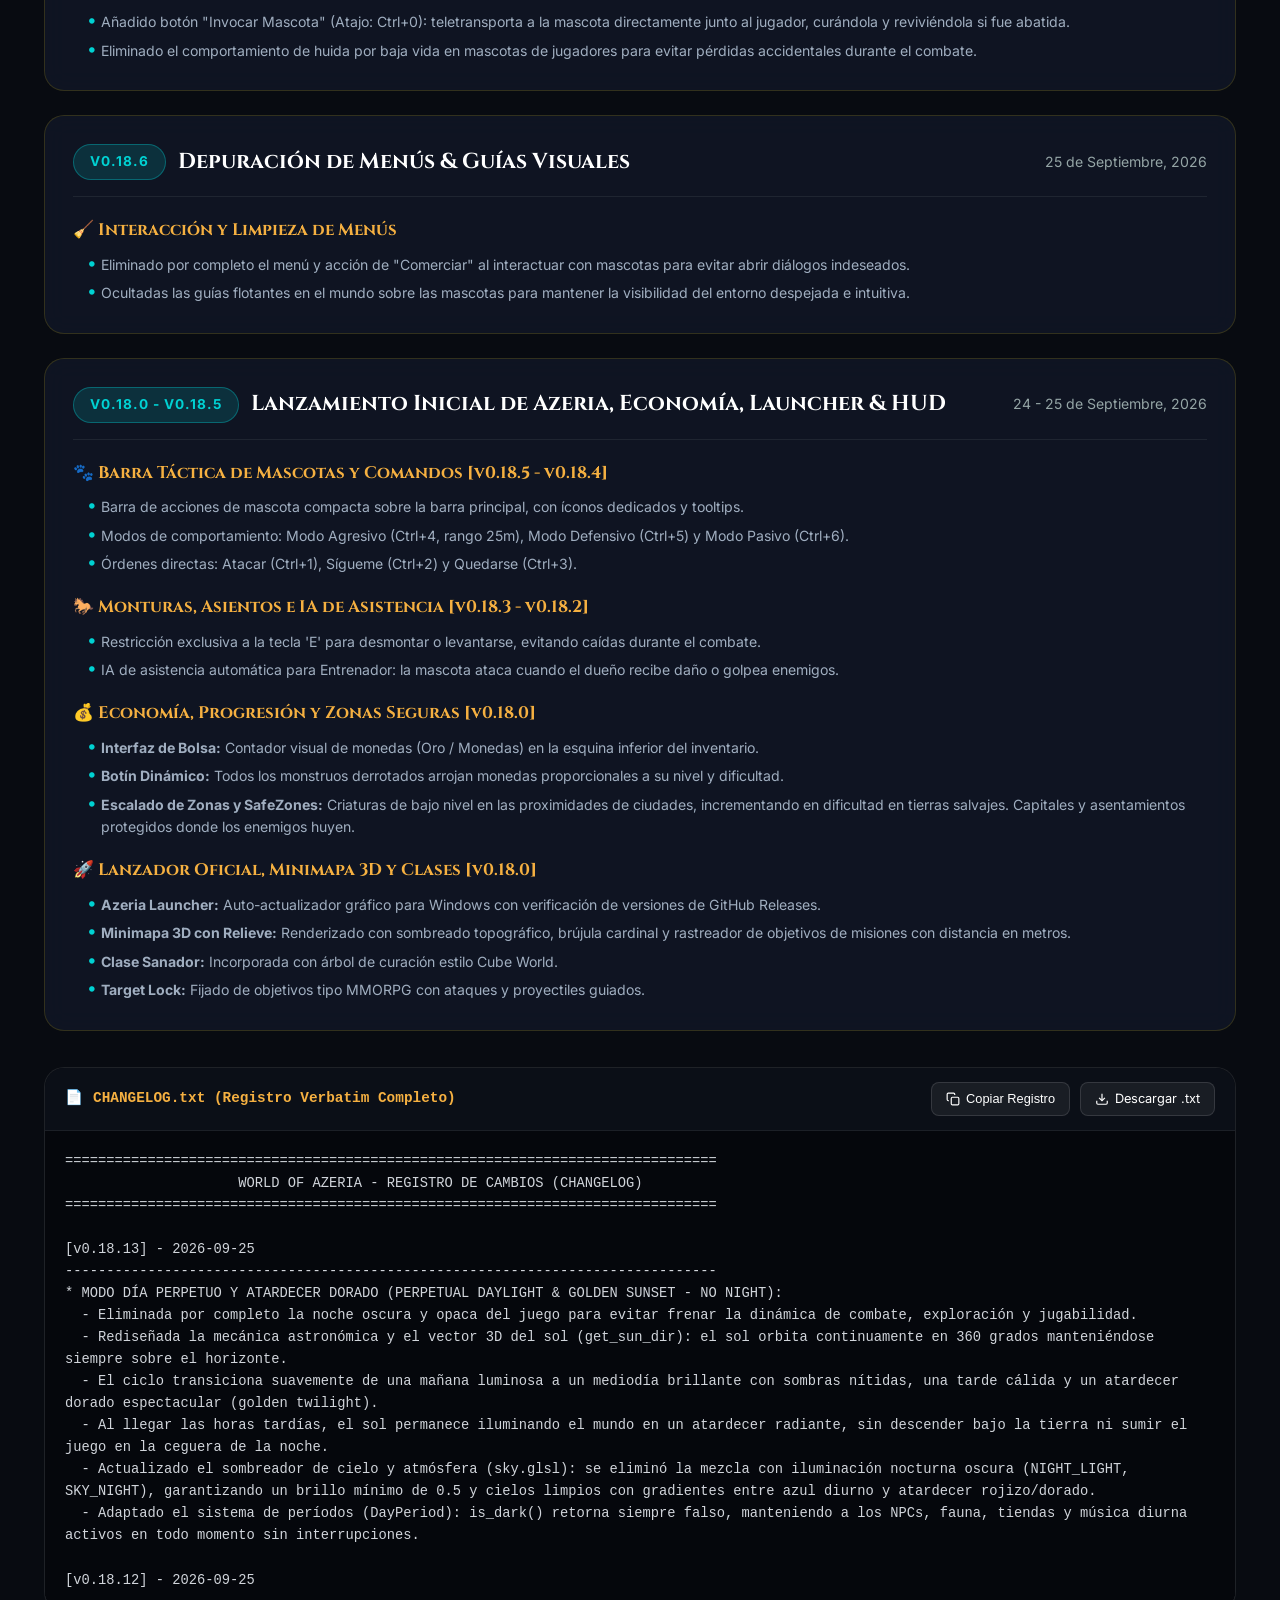
==== commit 5fc8f989: "fix(controls): eliminar encolado y bucle infinito en boton 2 y curacion del entrenador (v0.18.25)" ====
--- a/website/index.html
+++ b/website/index.html
@@ -58,7 +58,7 @@
           <span class="pulse-dot"></span>
           Fase Alpha Abierta
         </span>
-        <span class="badge badge-version">Parche v0.18.24</span>
+        <span class="badge badge-version">Parche v0.18.25</span>
       </div>
 
       <h1 class="hero-title">
@@ -298,7 +298,8 @@
       <div class="changelog-controls">
         <div class="changelog-filters">
           <button class="changelog-filter-btn active" data-filter="all">Todas las Versiones</button>
-          <button class="changelog-filter-btn" data-filter="v0.18.24">v0.18.24 (Actual)</button>
+          <button class="changelog-filter-btn" data-filter="v0.18.25">v0.18.25 (Actual)</button>
+          <button class="changelog-filter-btn" data-filter="v0.18.24">v0.18.24</button>
           <button class="changelog-filter-btn" data-filter="v0.18.23">v0.18.23</button>
           <button class="changelog-filter-btn" data-filter="v0.18.22">v0.18.22</button>
           <button class="changelog-filter-btn" data-filter="v0.18.21">v0.18.21</button>
@@ -327,8 +328,27 @@
 
       <!-- Timeline de Tarjetas Detalladas -->
       <div class="changelog-timeline" id="changelogTimeline">
+        <!-- v0.18.25 -->
+        <article class="changelog-card latest" data-version="v0.18.25">
+          <div class="changelog-card-header">
+            <div class="changelog-version-meta">
+              <span class="badge badge-alpha">v0.18.25</span>
+              <h3 class="changelog-version-title">🛡️ Corrección de Encolado y Bucle Infinito de Habilidades (Botón 2 / Curación)</h3>
+            </div>
+            <span class="changelog-date">26 de Septiembre, 2026</span>
+          </div>
+          
+          <h4 class="changelog-section-title">⚡ Control Preciso de Combate y Lanzamiento Único</h4>
+          <ul class="changelog-sublist">
+            <li><strong>Fin al Bucle de Curación Involuntario:</strong> Se corrigió el problema por el cual presionar repetidamente el Botón 2 (Cargar Vida / Aura Vital del Entrenador) acumulaba pulsaciones en el servidor, haciendo que el personaje ejecutara la habilidad una y otra vez en bucle hasta agotar toda la energía.</li>
+            <li><strong>Emisión Limpia de Entrada (Pulsar y Soltar):</strong> Las casillas de la barra de habilidades y accesos rápidos ahora envían tanto el evento de activación (<code>state: true</code>) como de soltado (<code>state: false</code>) al hacer clic con el ratón, garantizando que ninguna habilidad quede atascada como "presionada".</li>
+            <li><strong>Consumo de Input en el Servidor:</strong> Tanto al iniciar <code>BasicAura</code> como al finalizar la fase de recuperación de cualquier habilidad (<code>end_ability</code>), el comando de activación se retira inmediatamente de la cola de entradas del personaje (<code>queued_inputs</code>). Al regresar a la postura de empuñadura (<code>Wielding</code>), el personaje permanece listo sin repetir la habilidad automáticamente.</li>
+            <li><strong>Ahorro y Gestión Táctica de Energía:</strong> Las reservas de energía se conservan intactas para cuando realmente se decida utilizar cada habilidad, permitiendo un combate mucho más ágil y responsivo.</li>
+          </ul>
+        </article>
+
         <!-- v0.18.24 -->
-        <article class="changelog-card latest" data-version="v0.18.24">
+        <article class="changelog-card" data-version="v0.18.24">
           <div class="changelog-card-header">
             <div class="changelog-version-meta">
               <span class="badge badge-alpha">v0.18.24</span>
@@ -1048,7 +1068,7 @@
             <svg width="20" height="20" viewBox="0 0 24 24" fill="none" stroke="currentColor" stroke-width="2.5"><path d="M21 15v4a2 2 0 0 1-2 2H5a2 2 0 0 1-2-2v-4"/><polyline points="7 10 12 15 17 10"/><line x1="12" y1="15" x2="12" y2="3"/></svg>
             Descargar AzeriaLauncher.exe
           </a>
-          <span class="download-meta">Versión v0.18.24 • ~2.5 MB • Windows 64-bit</span>
+          <span class="download-meta">Versión v0.18.25 • ~2.5 MB • Windows 64-bit</span>
         </div>
 
         <!-- Cliente Completo ZIP -->
@@ -1099,7 +1119,7 @@
         <div class="footer-brand">
           <h3>WORLD OF <span class="text-gold">AZERIA</span></h3>
           <p>Un proyecto impulsado por la comunidad para ofrecer una experiencia MMORPG profunda, inmersiva y táctica en un mundo abierto vóxel.</p>
-          <div class="badge badge-alpha">Alpha Build v0.18.24</div>
+          <div class="badge badge-alpha">Alpha Build v0.18.25</div>
         </div>
 
         <div class="footer-col">
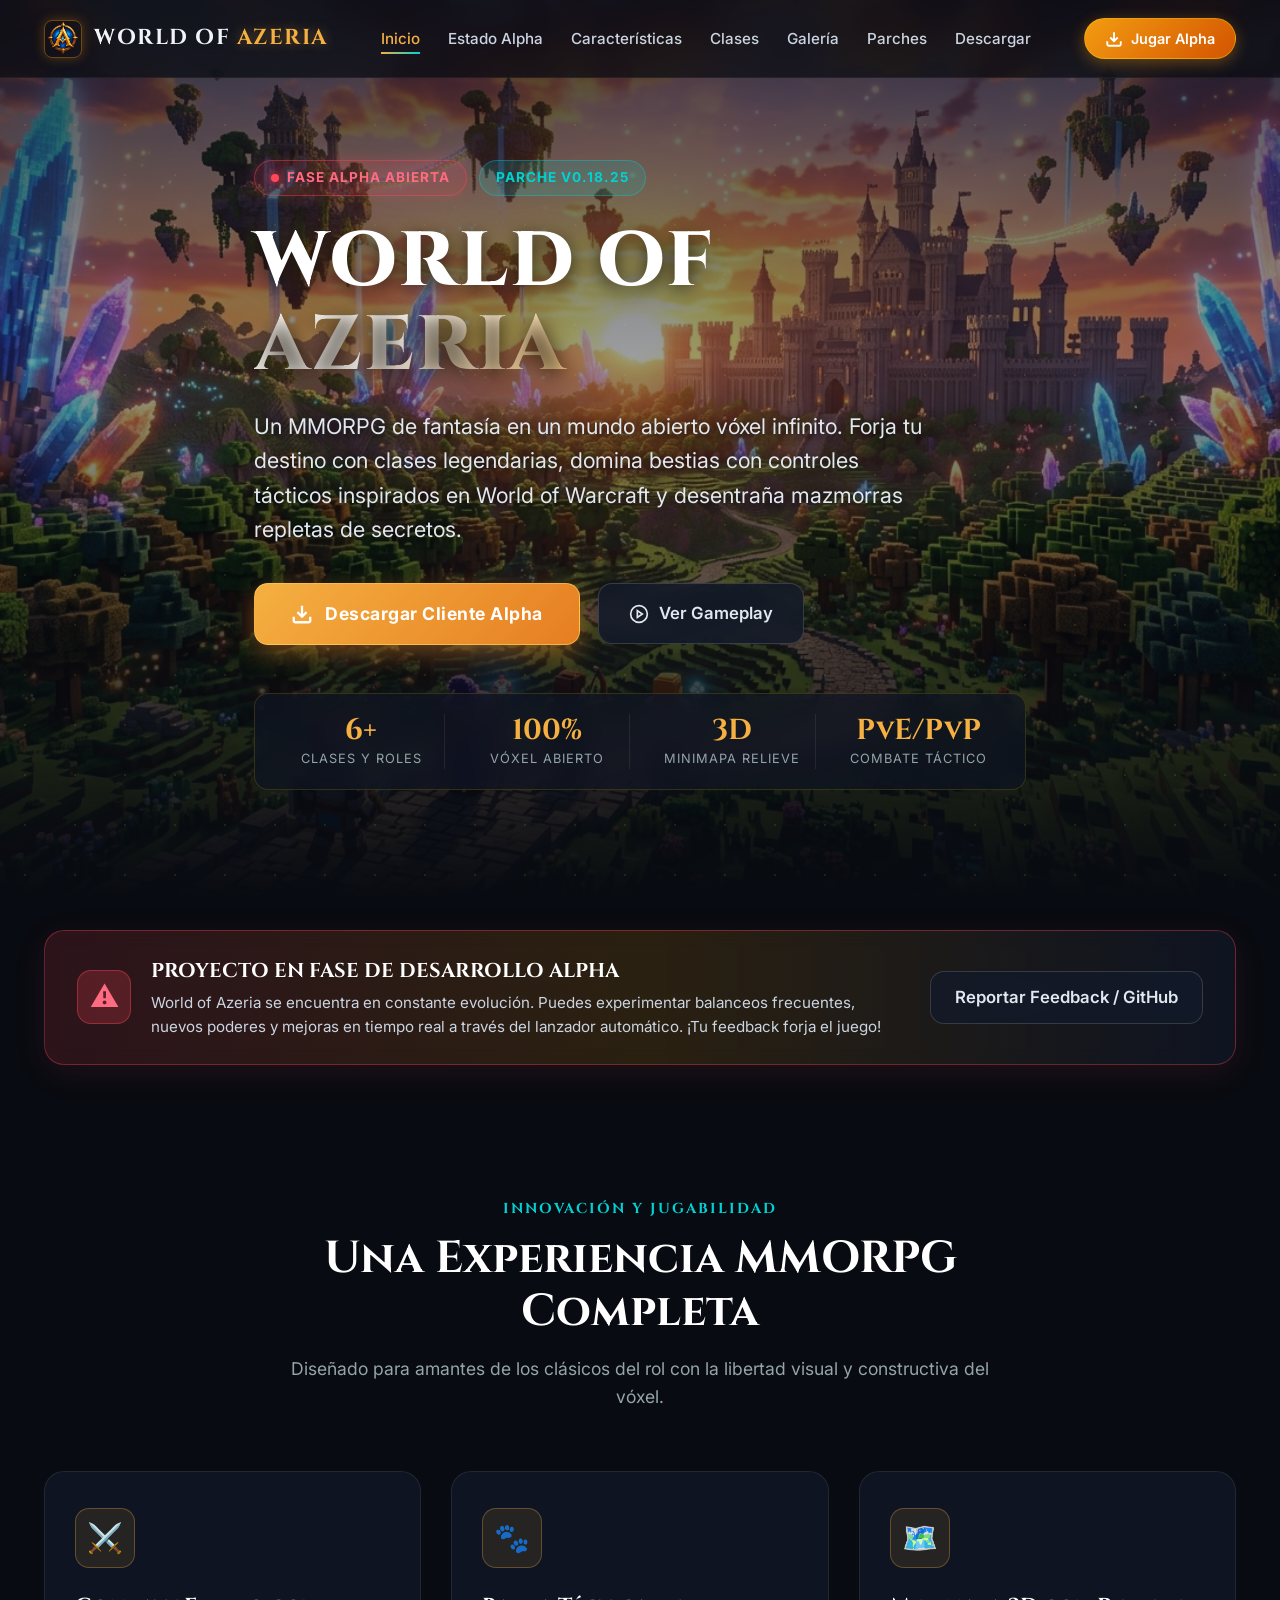
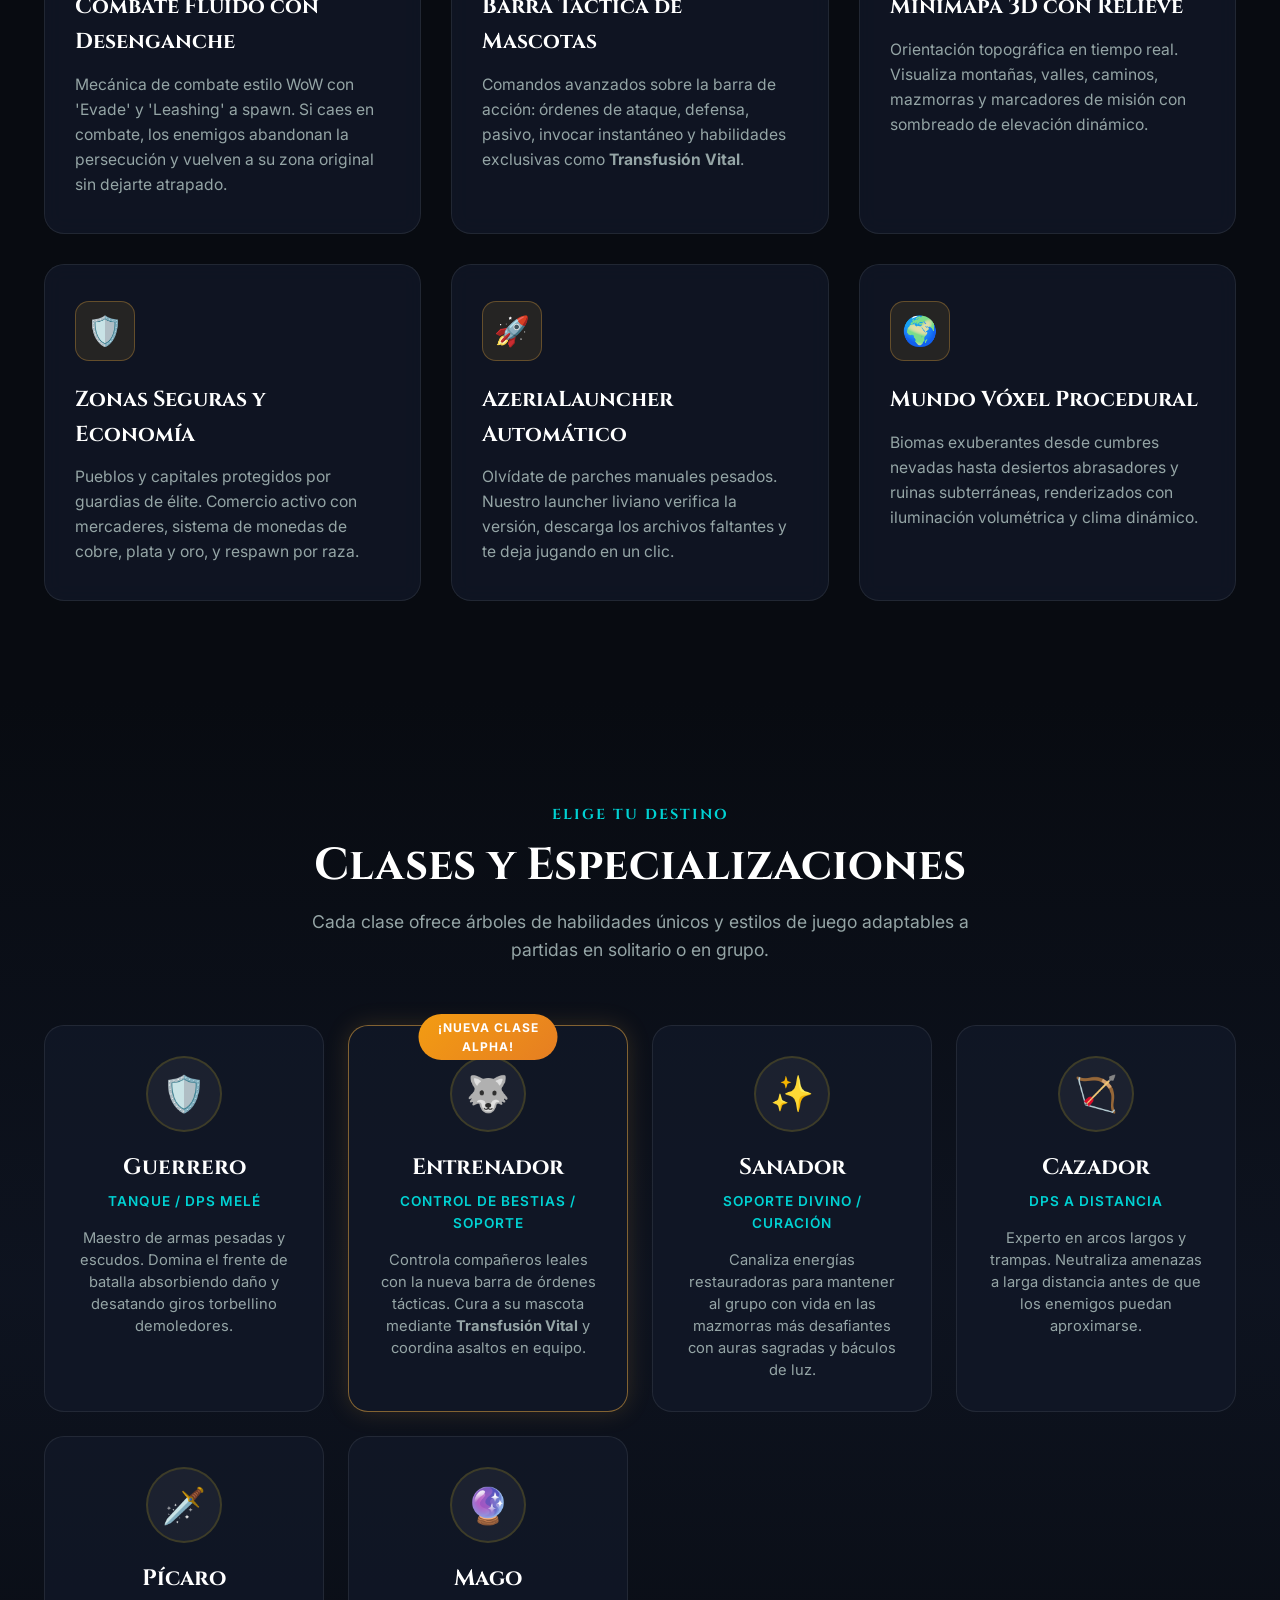
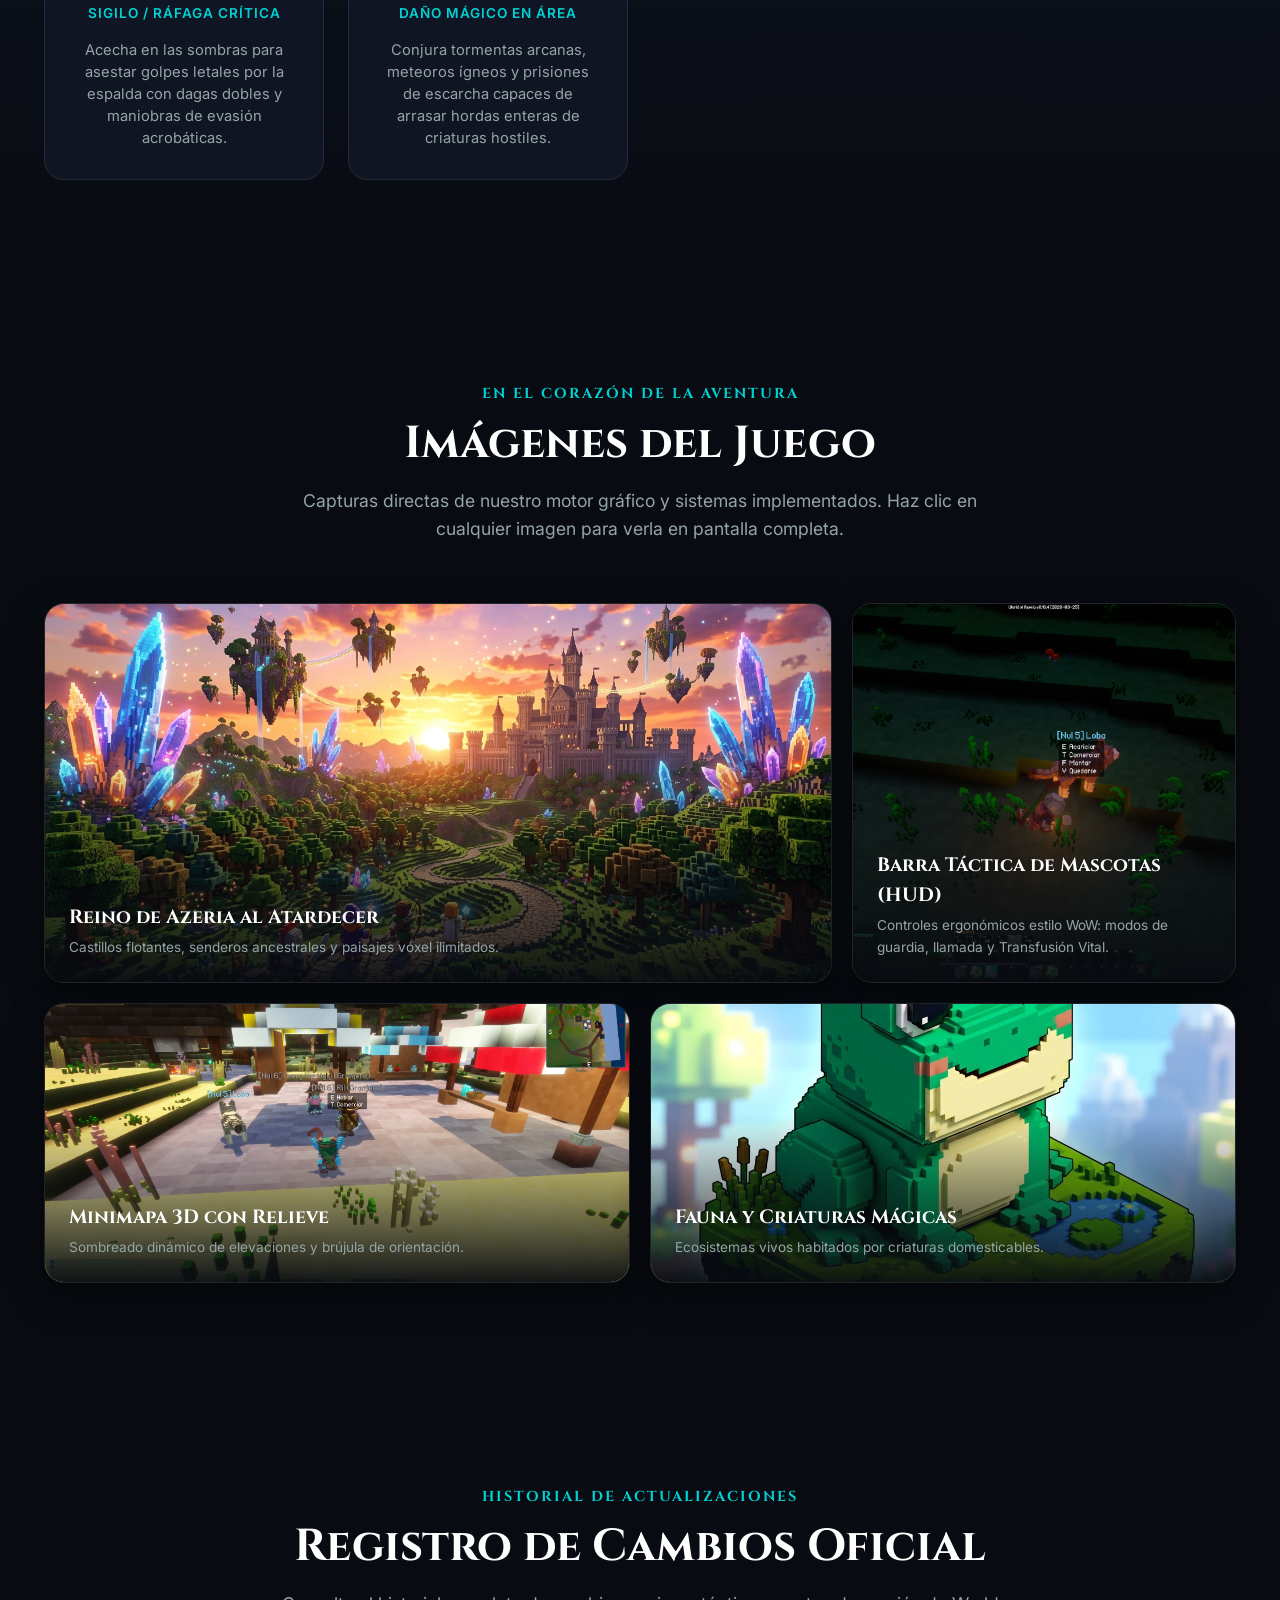
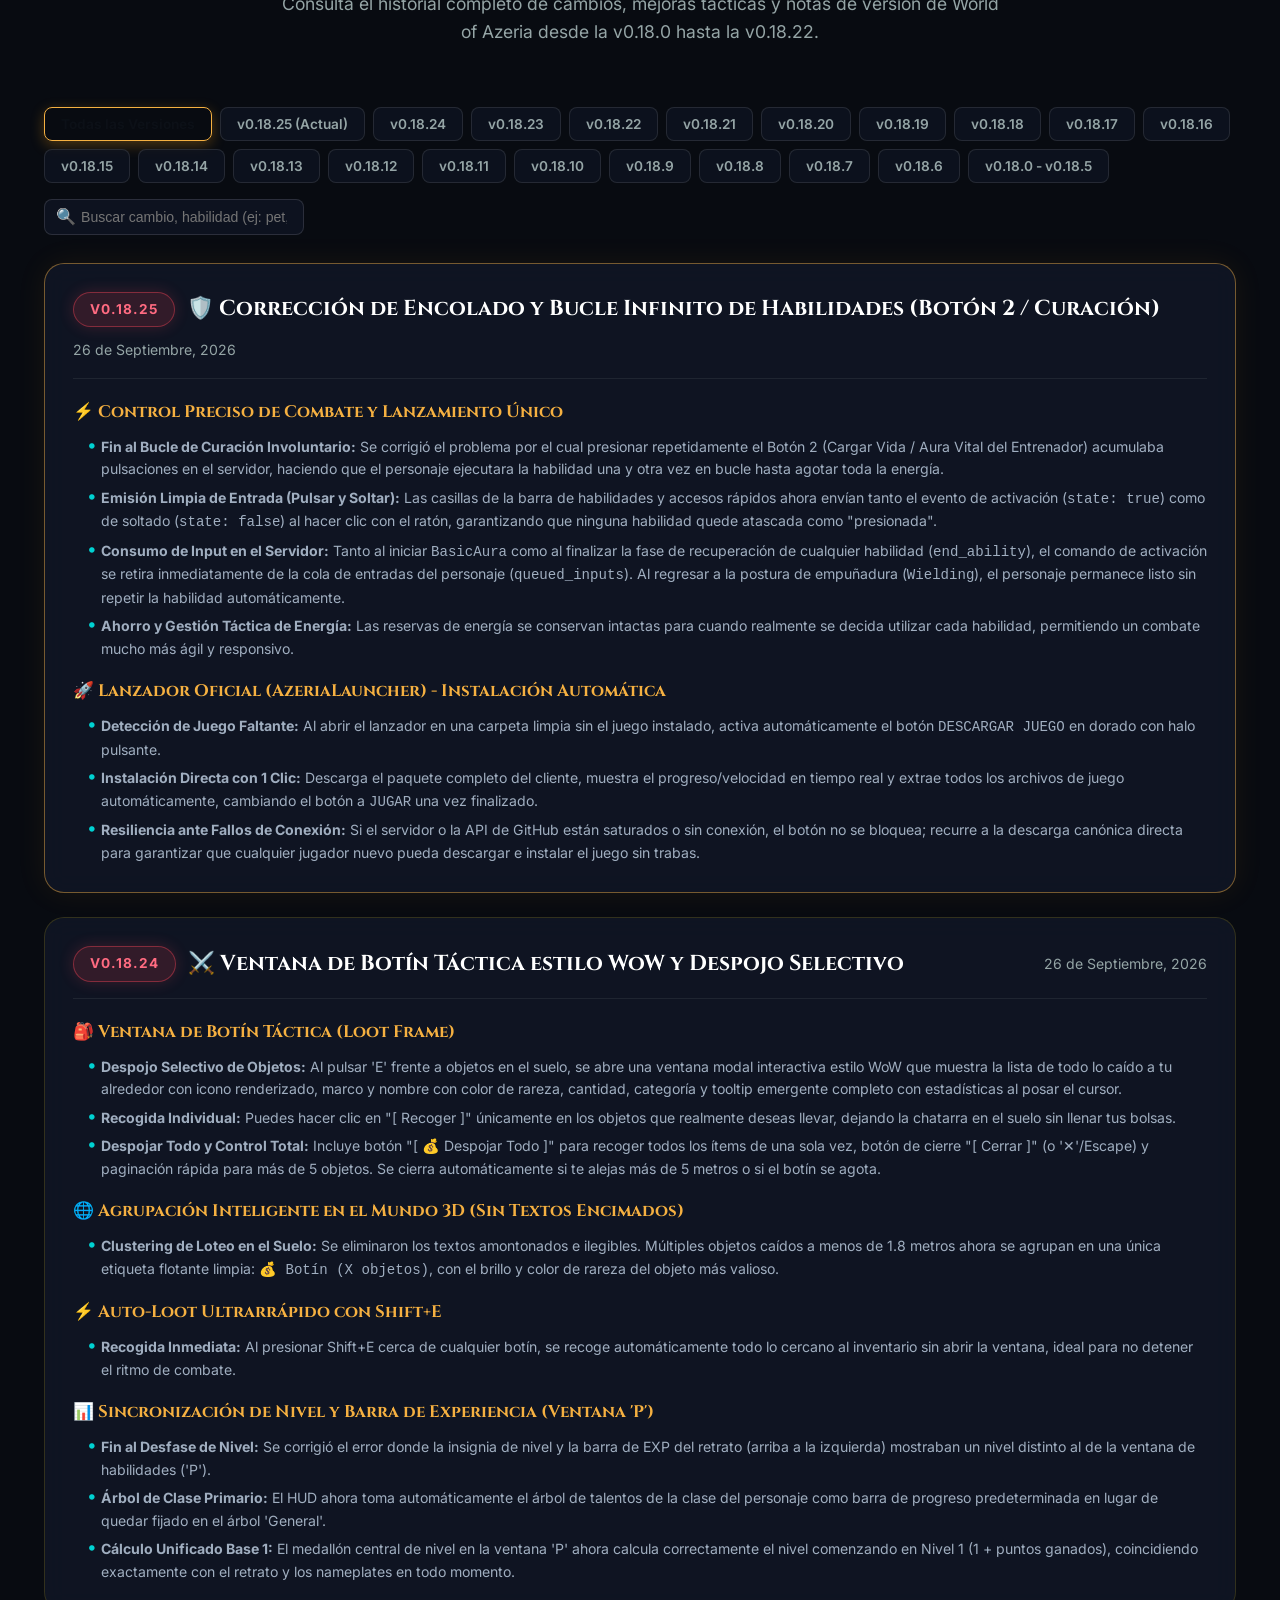
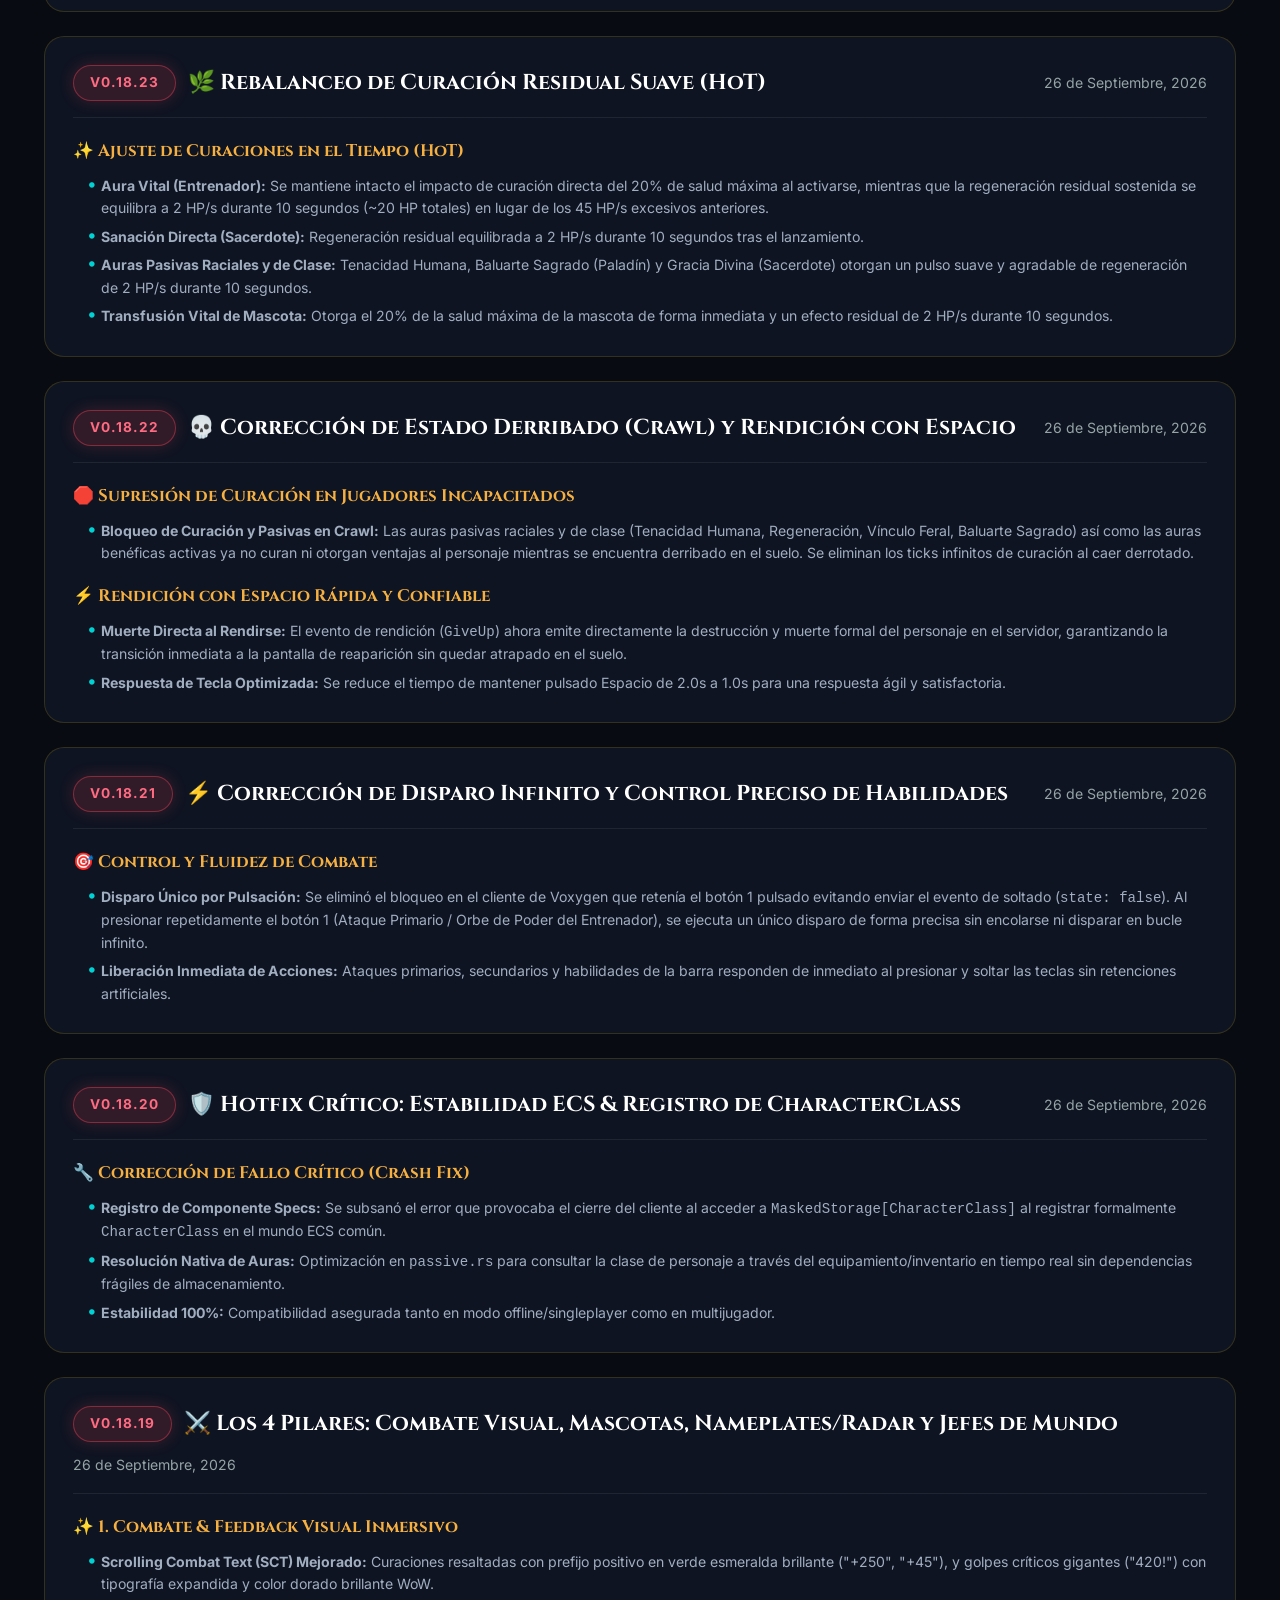
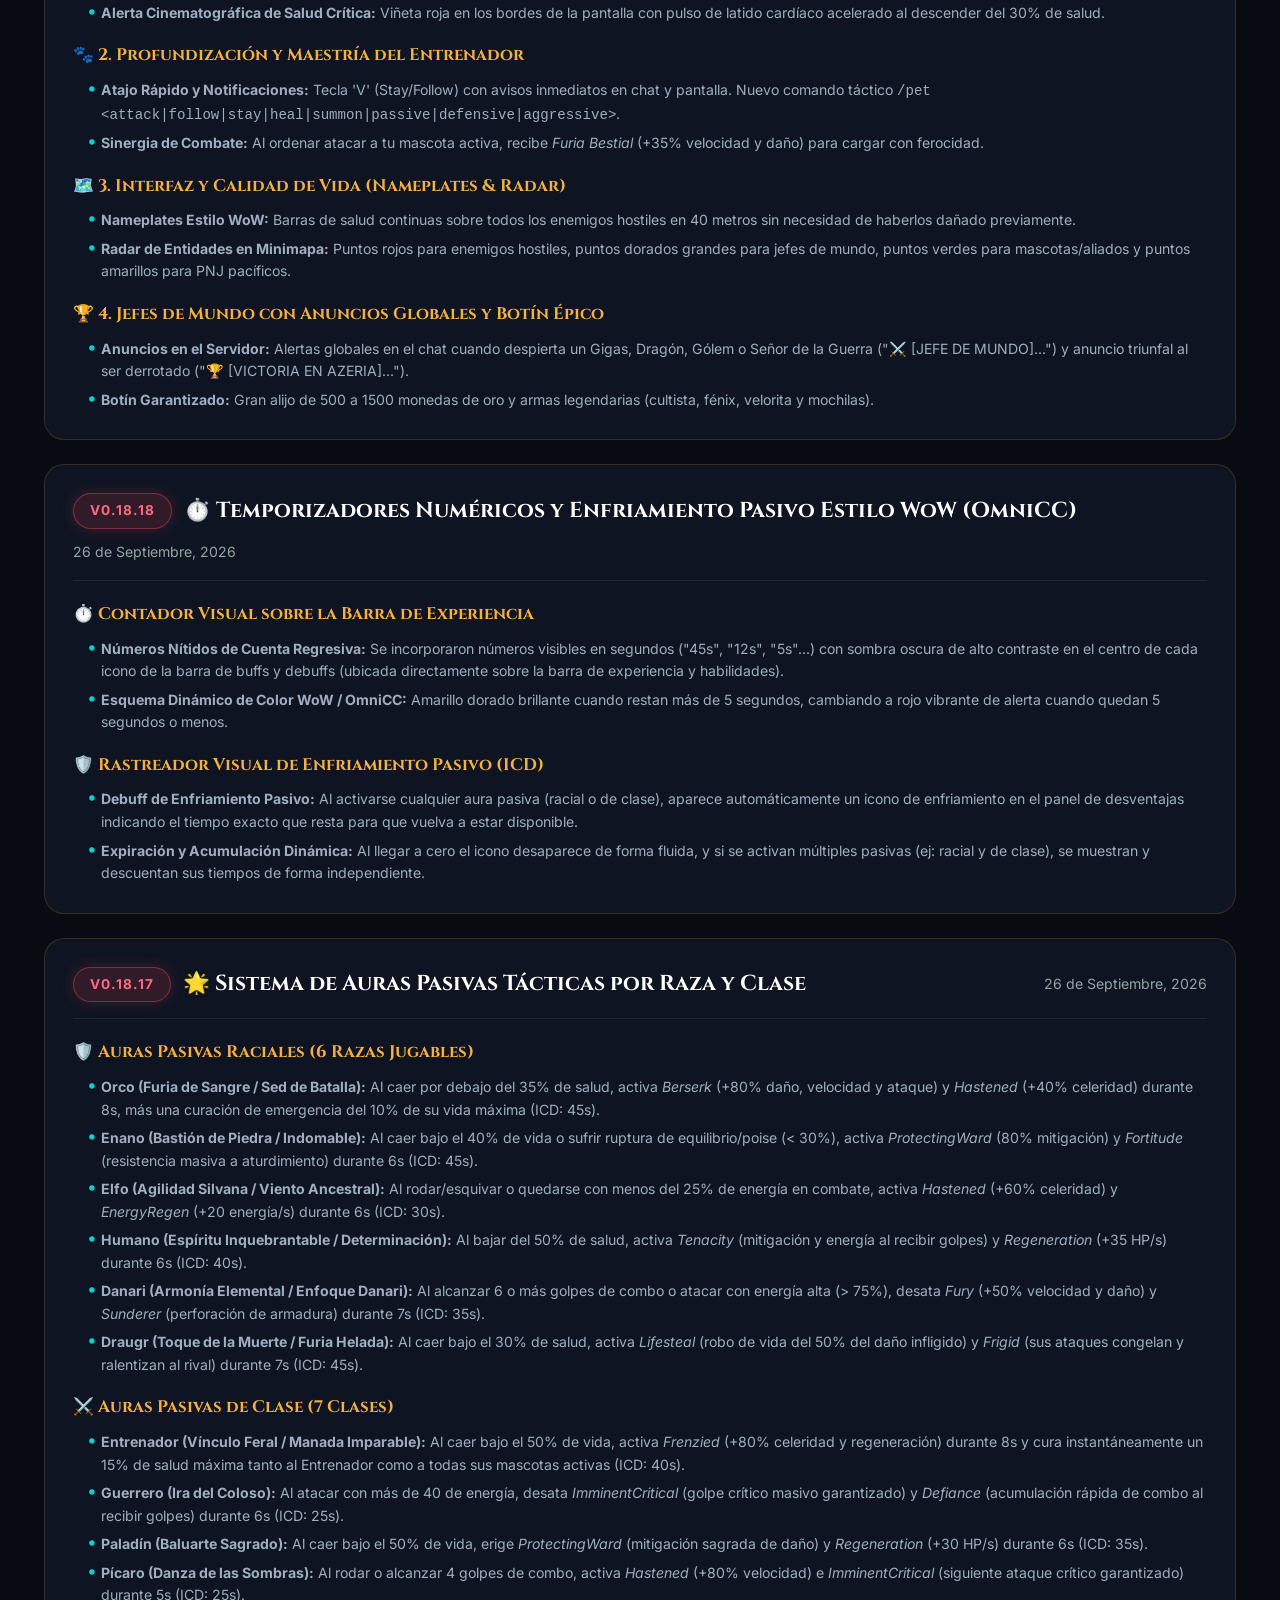
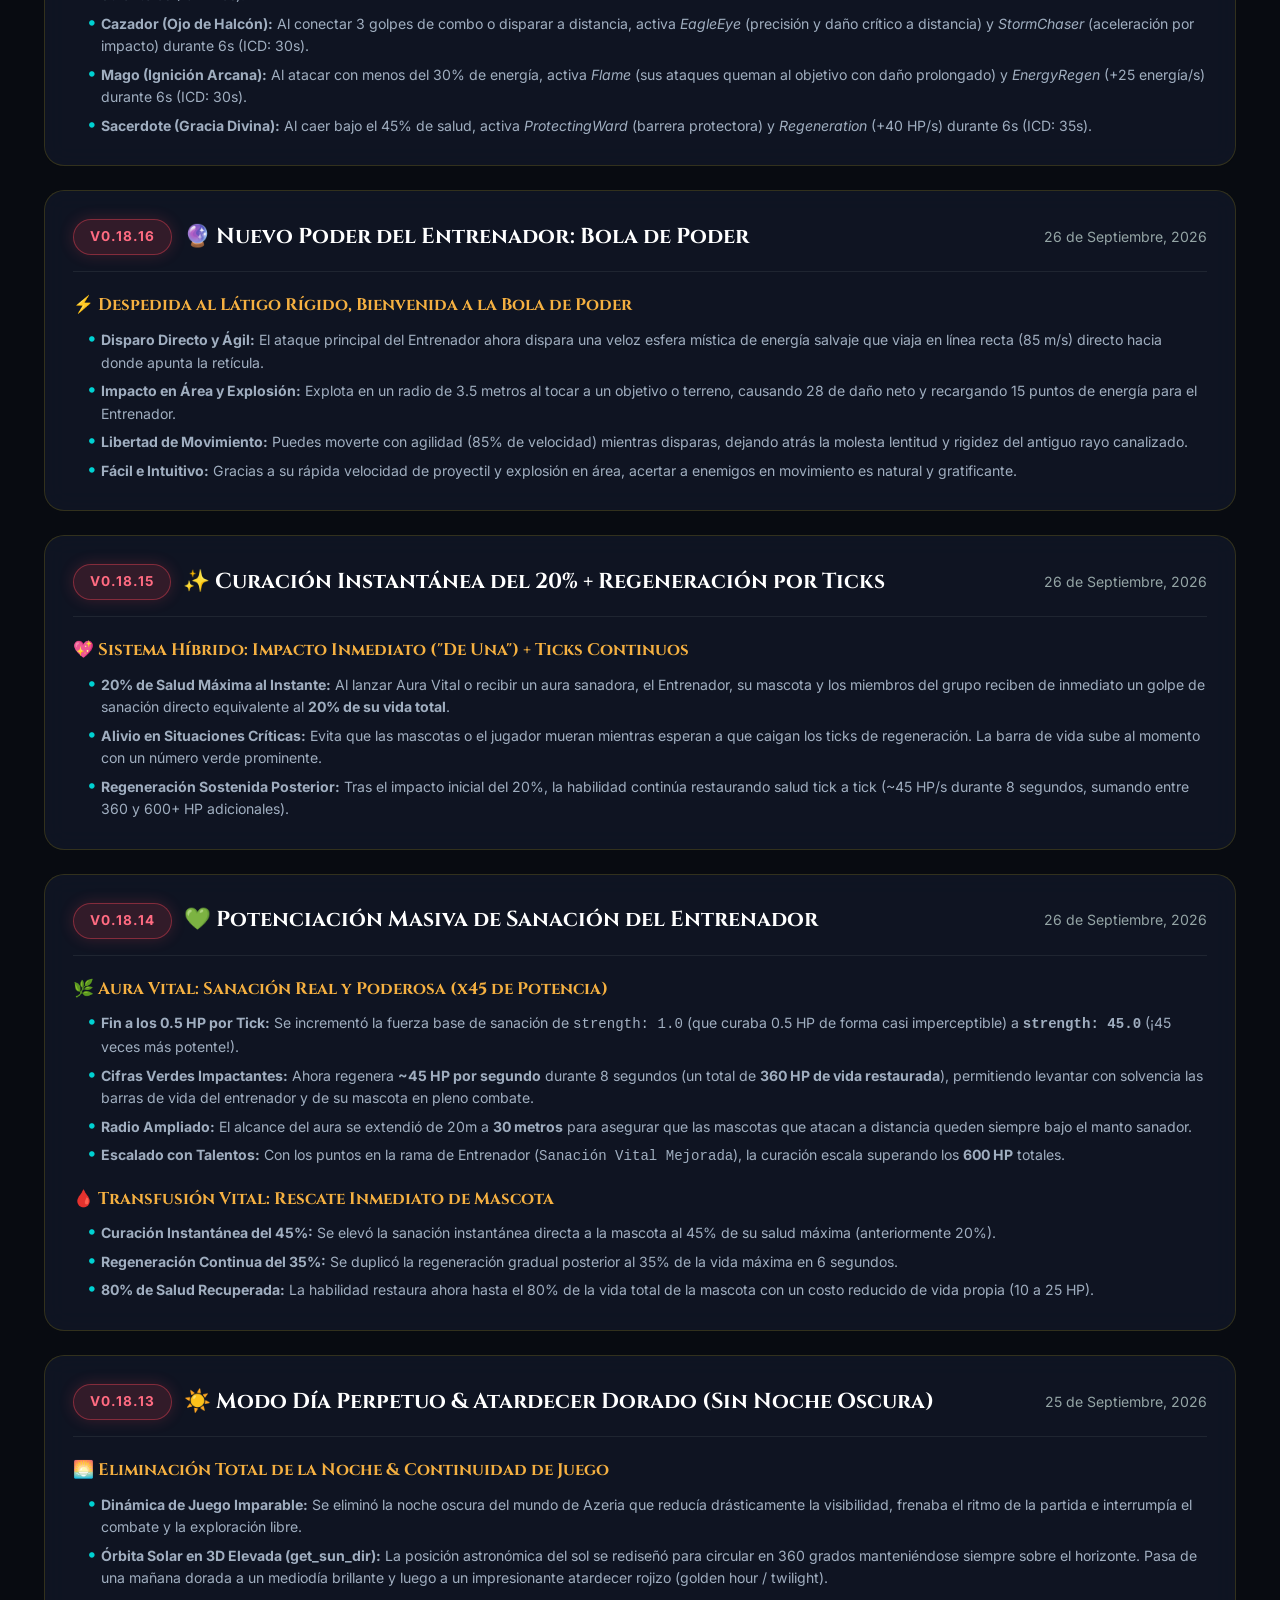
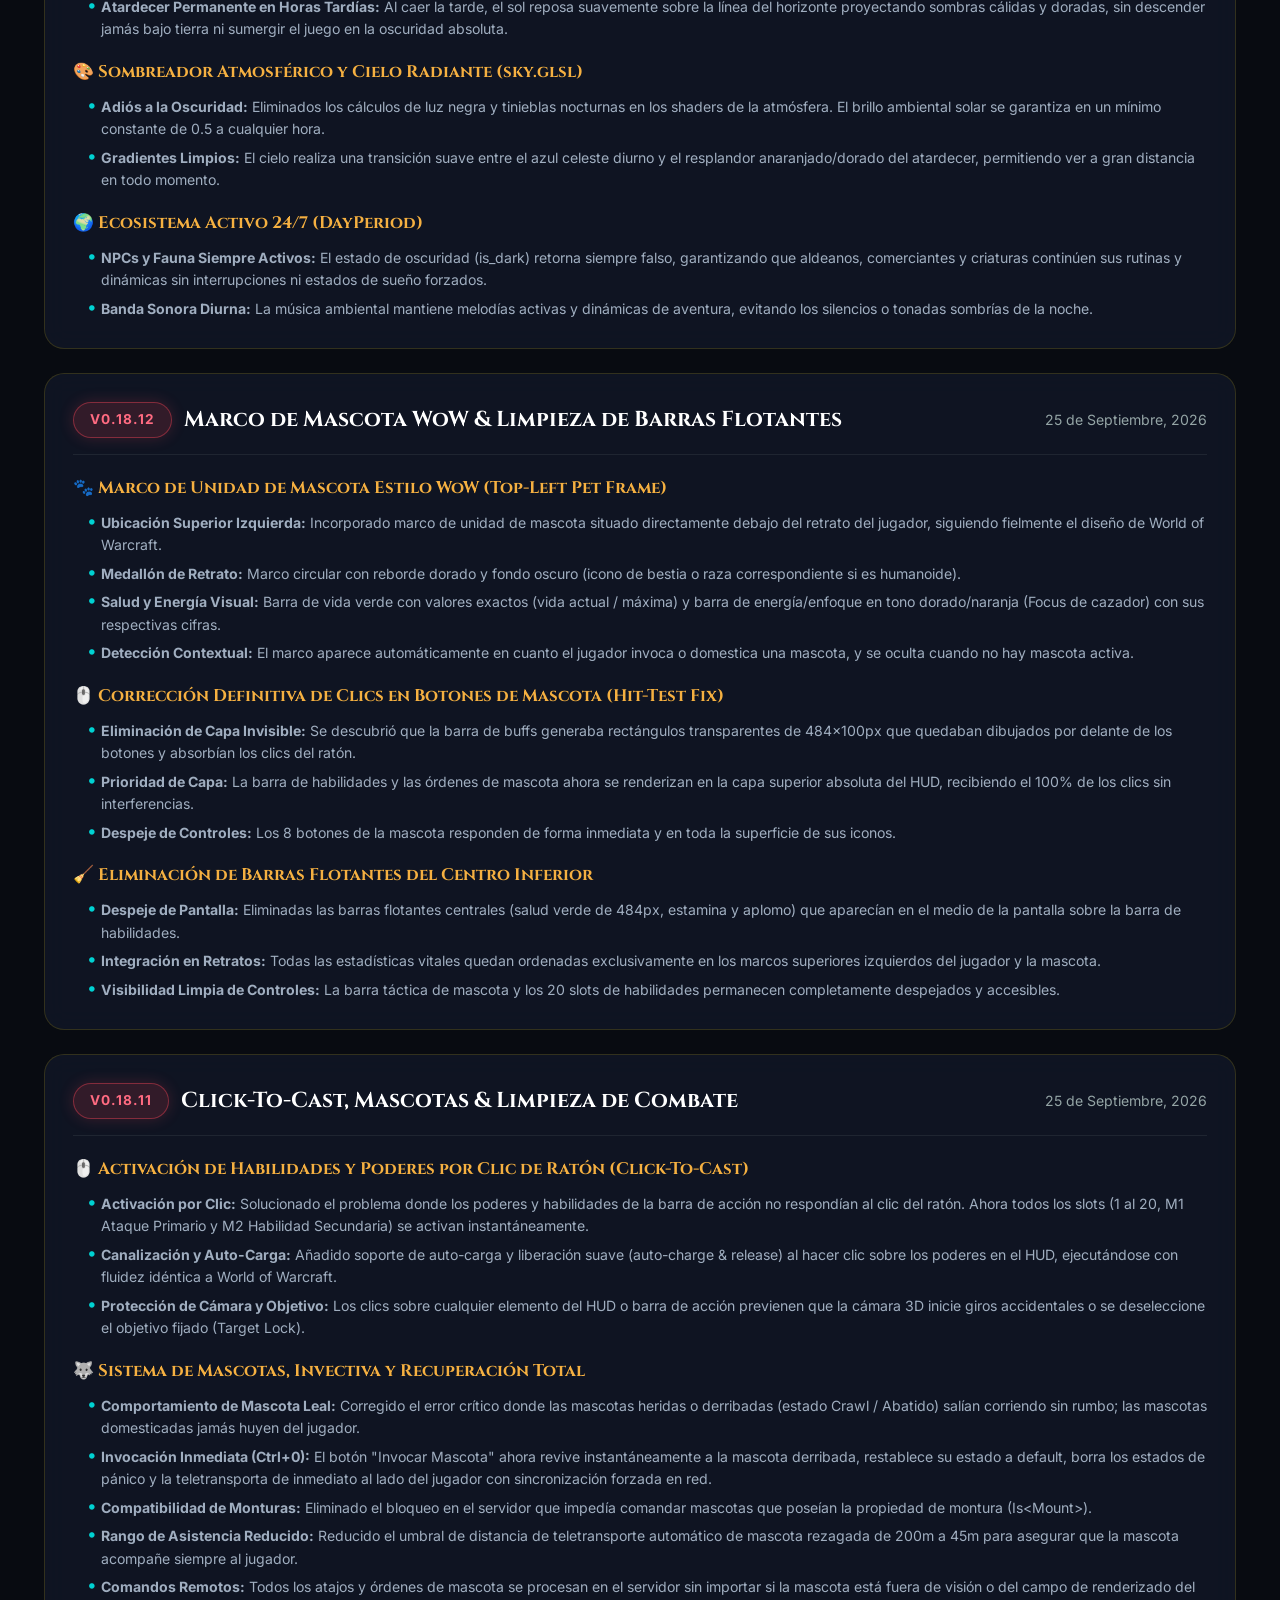
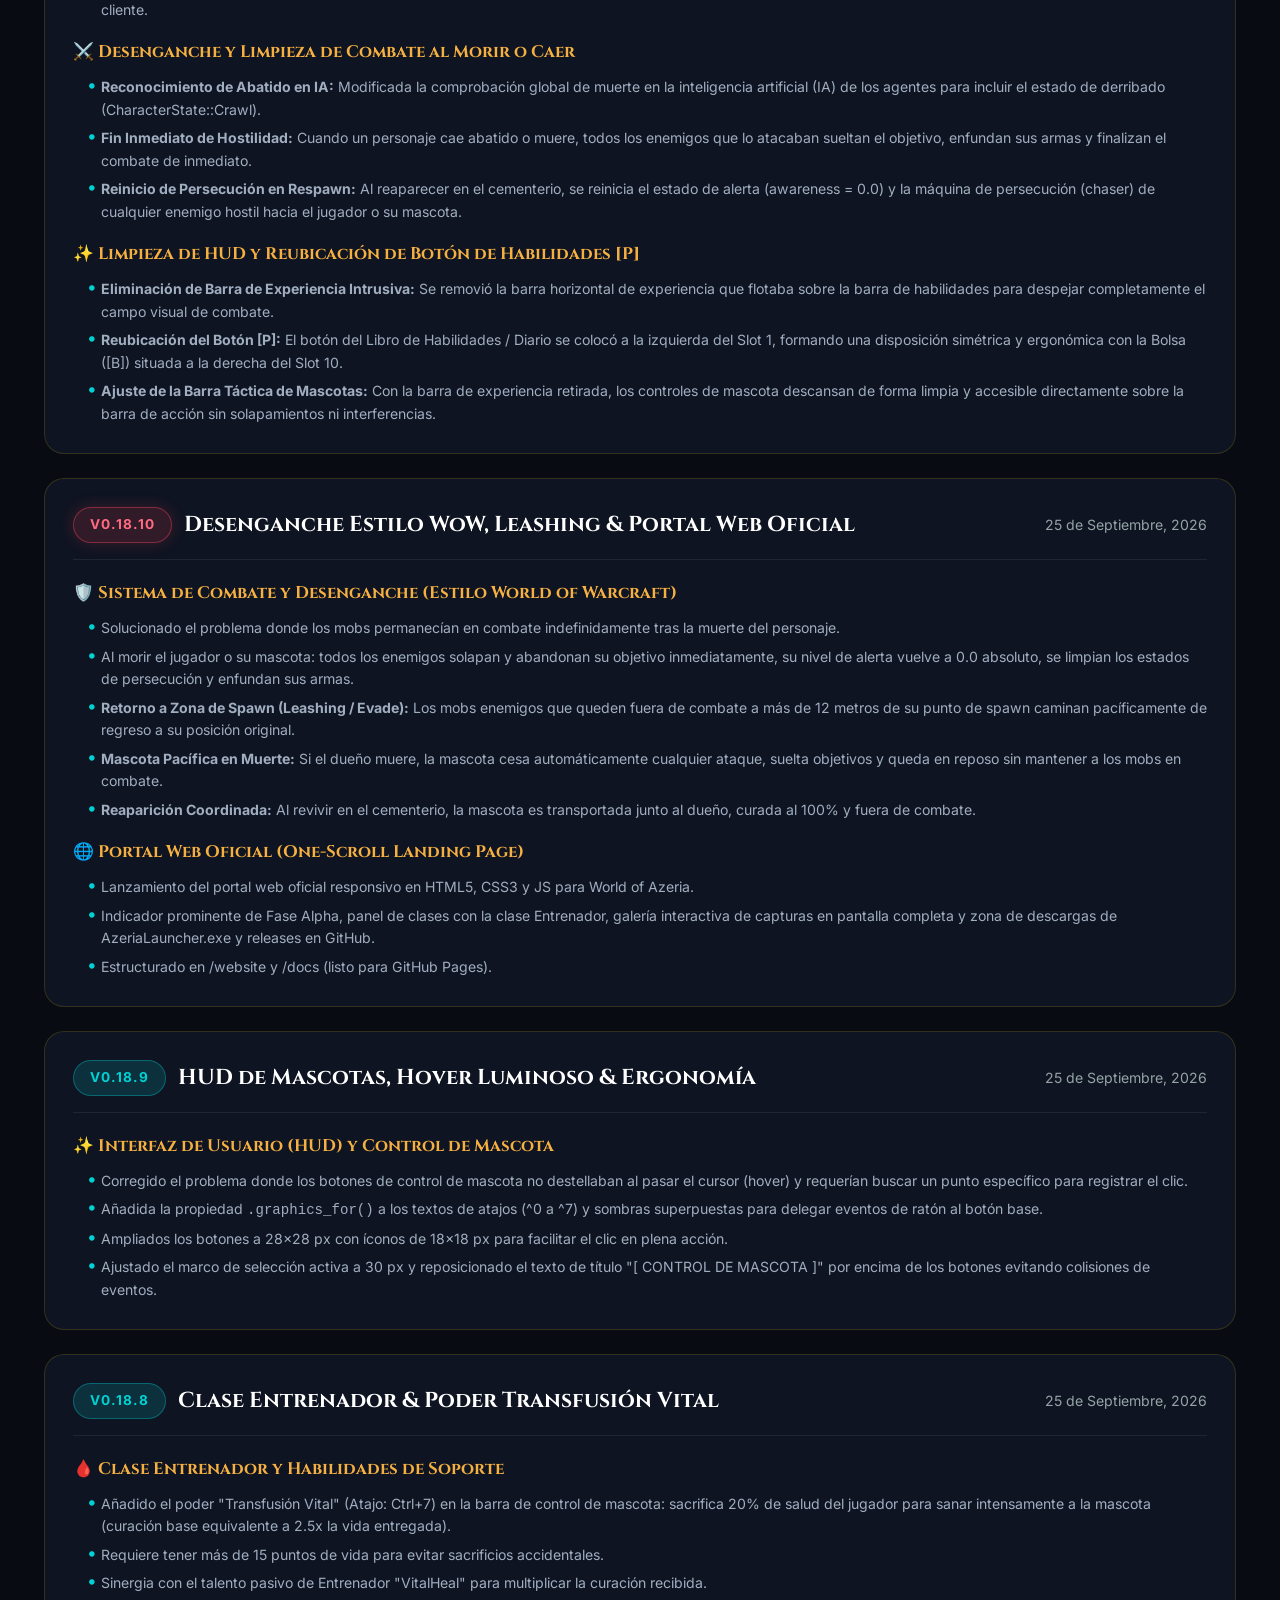
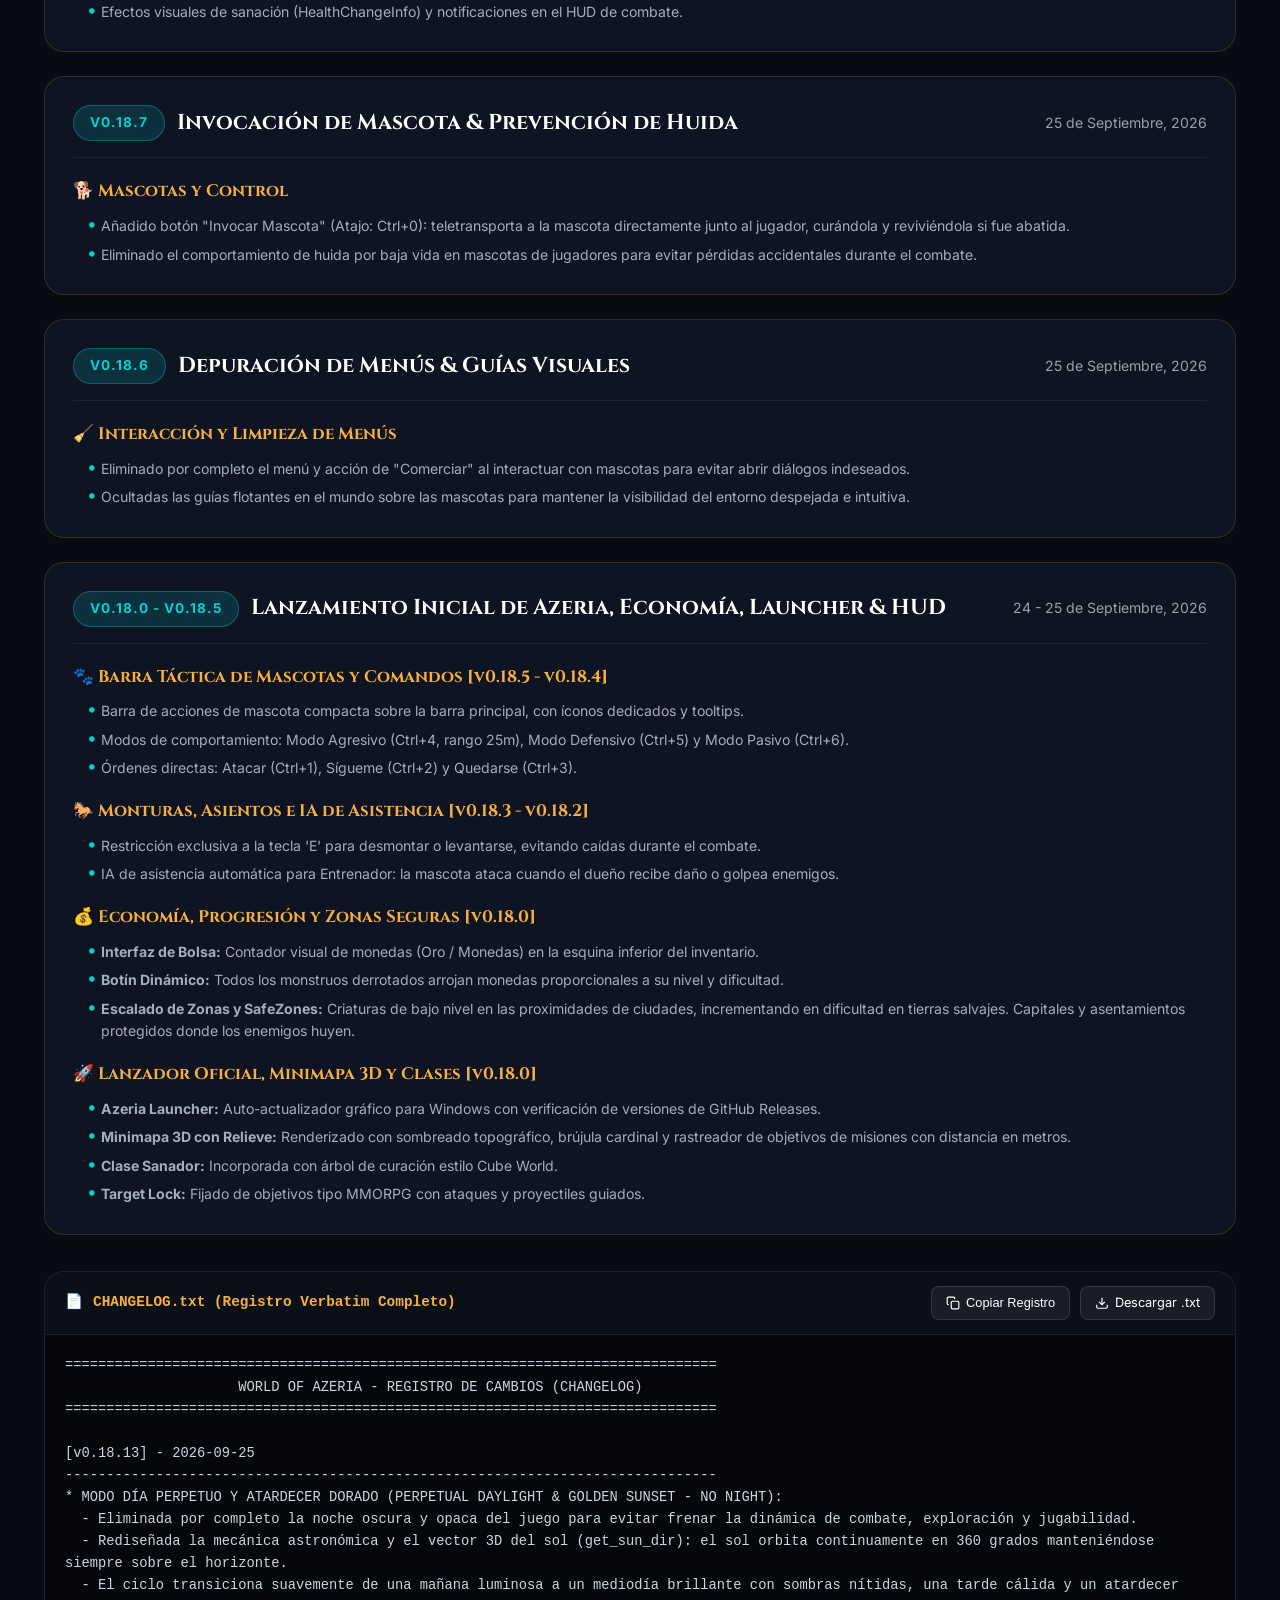
==== commit 1605dc23: "docs: update website changelog, AGENTS.md guidelines and compiled launcher binary" ====
--- a/website/index.html
+++ b/website/index.html
@@ -345,6 +345,13 @@
             <li><strong>Consumo de Input en el Servidor:</strong> Tanto al iniciar <code>BasicAura</code> como al finalizar la fase de recuperación de cualquier habilidad (<code>end_ability</code>), el comando de activación se retira inmediatamente de la cola de entradas del personaje (<code>queued_inputs</code>). Al regresar a la postura de empuñadura (<code>Wielding</code>), el personaje permanece listo sin repetir la habilidad automáticamente.</li>
             <li><strong>Ahorro y Gestión Táctica de Energía:</strong> Las reservas de energía se conservan intactas para cuando realmente se decida utilizar cada habilidad, permitiendo un combate mucho más ágil y responsivo.</li>
           </ul>
+
+          <h4 class="changelog-section-title">🚀 Lanzador Oficial (AzeriaLauncher) - Instalación Automática</h4>
+          <ul class="changelog-sublist">
+            <li><strong>Detección de Juego Faltante:</strong> Al abrir el lanzador en una carpeta limpia sin el juego instalado, activa automáticamente el botón <code>DESCARGAR JUEGO</code> en dorado con halo pulsante.</li>
+            <li><strong>Instalación Directa con 1 Clic:</strong> Descarga el paquete completo del cliente, muestra el progreso/velocidad en tiempo real y extrae todos los archivos de juego automáticamente, cambiando el botón a <code>JUGAR</code> una vez finalizado.</li>
+            <li><strong>Resiliencia ante Fallos de Conexión:</strong> Si el servidor o la API de GitHub están saturados o sin conexión, el botón no se bloquea; recurre a la descarga canónica directa para garantizar que cualquier jugador nuevo pueda descargar e instalar el juego sin trabas.</li>
+          </ul>
         </article>
 
         <!-- v0.18.24 -->
